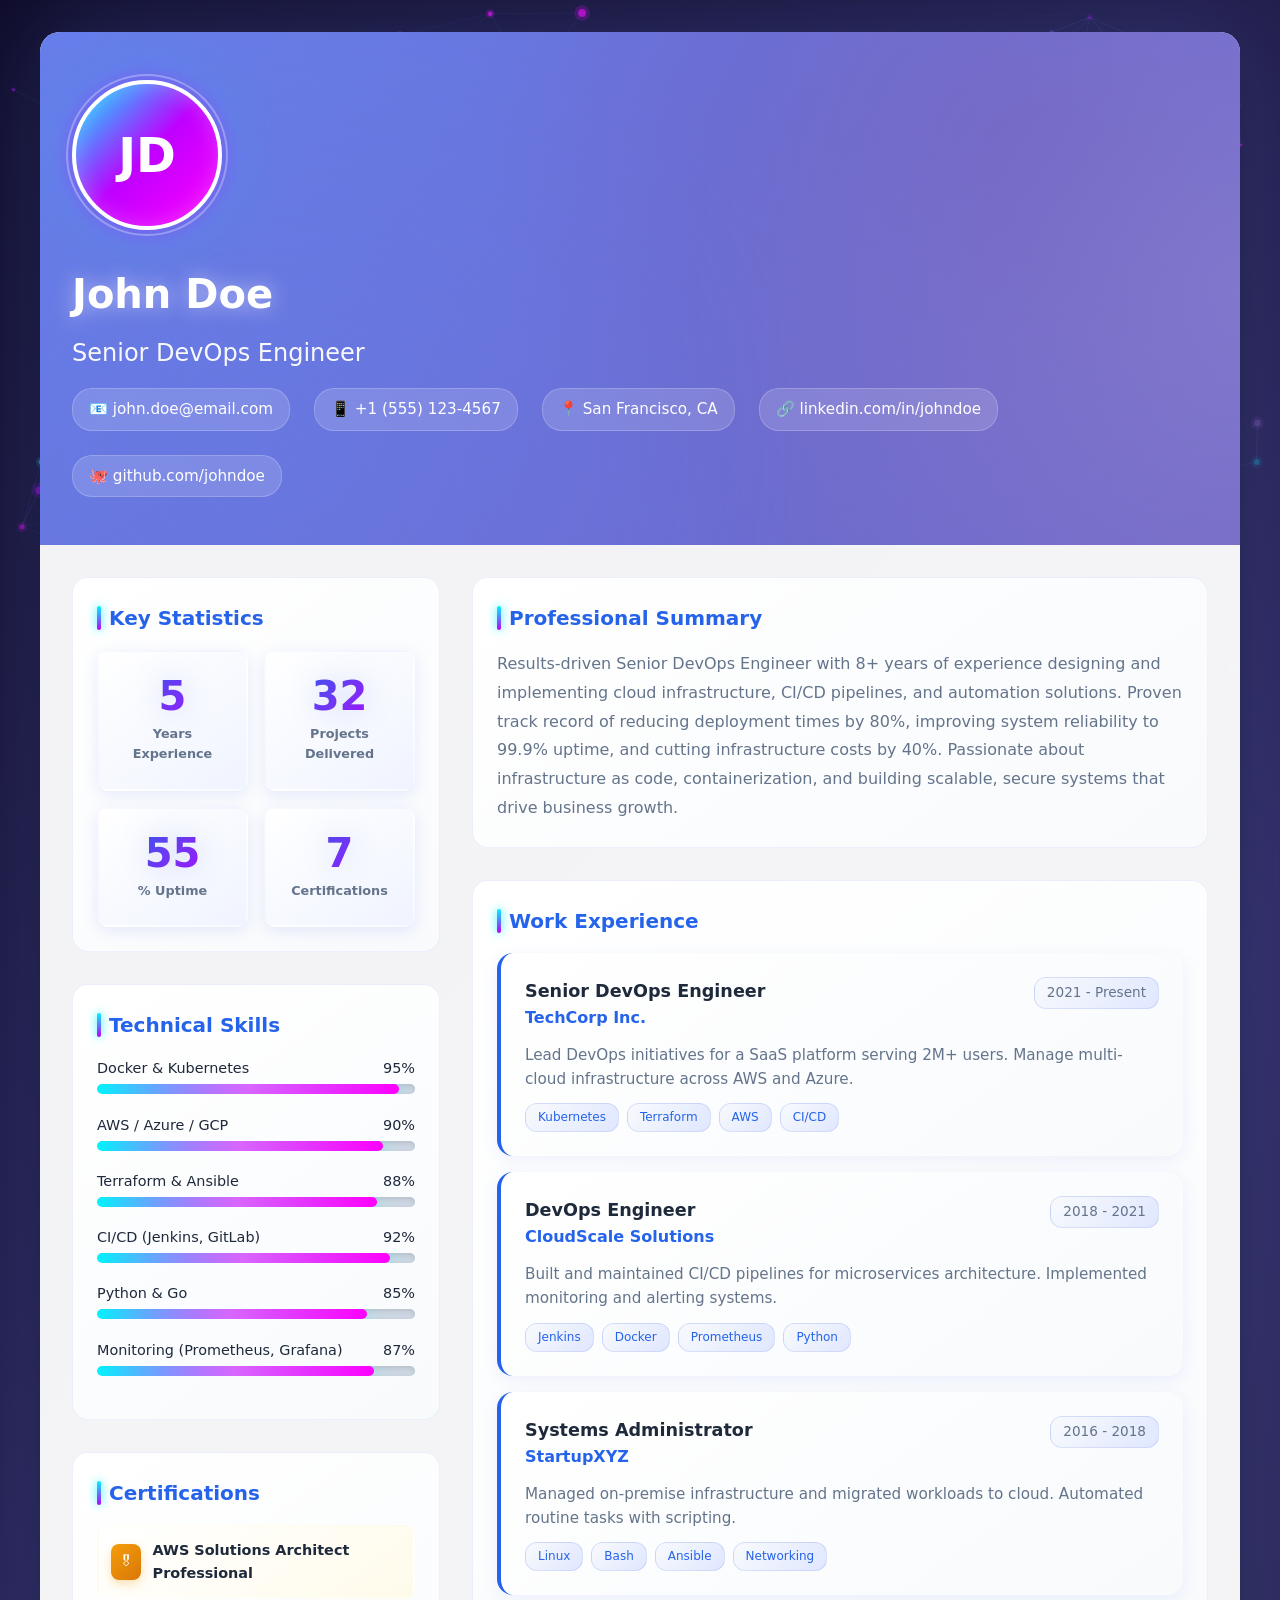
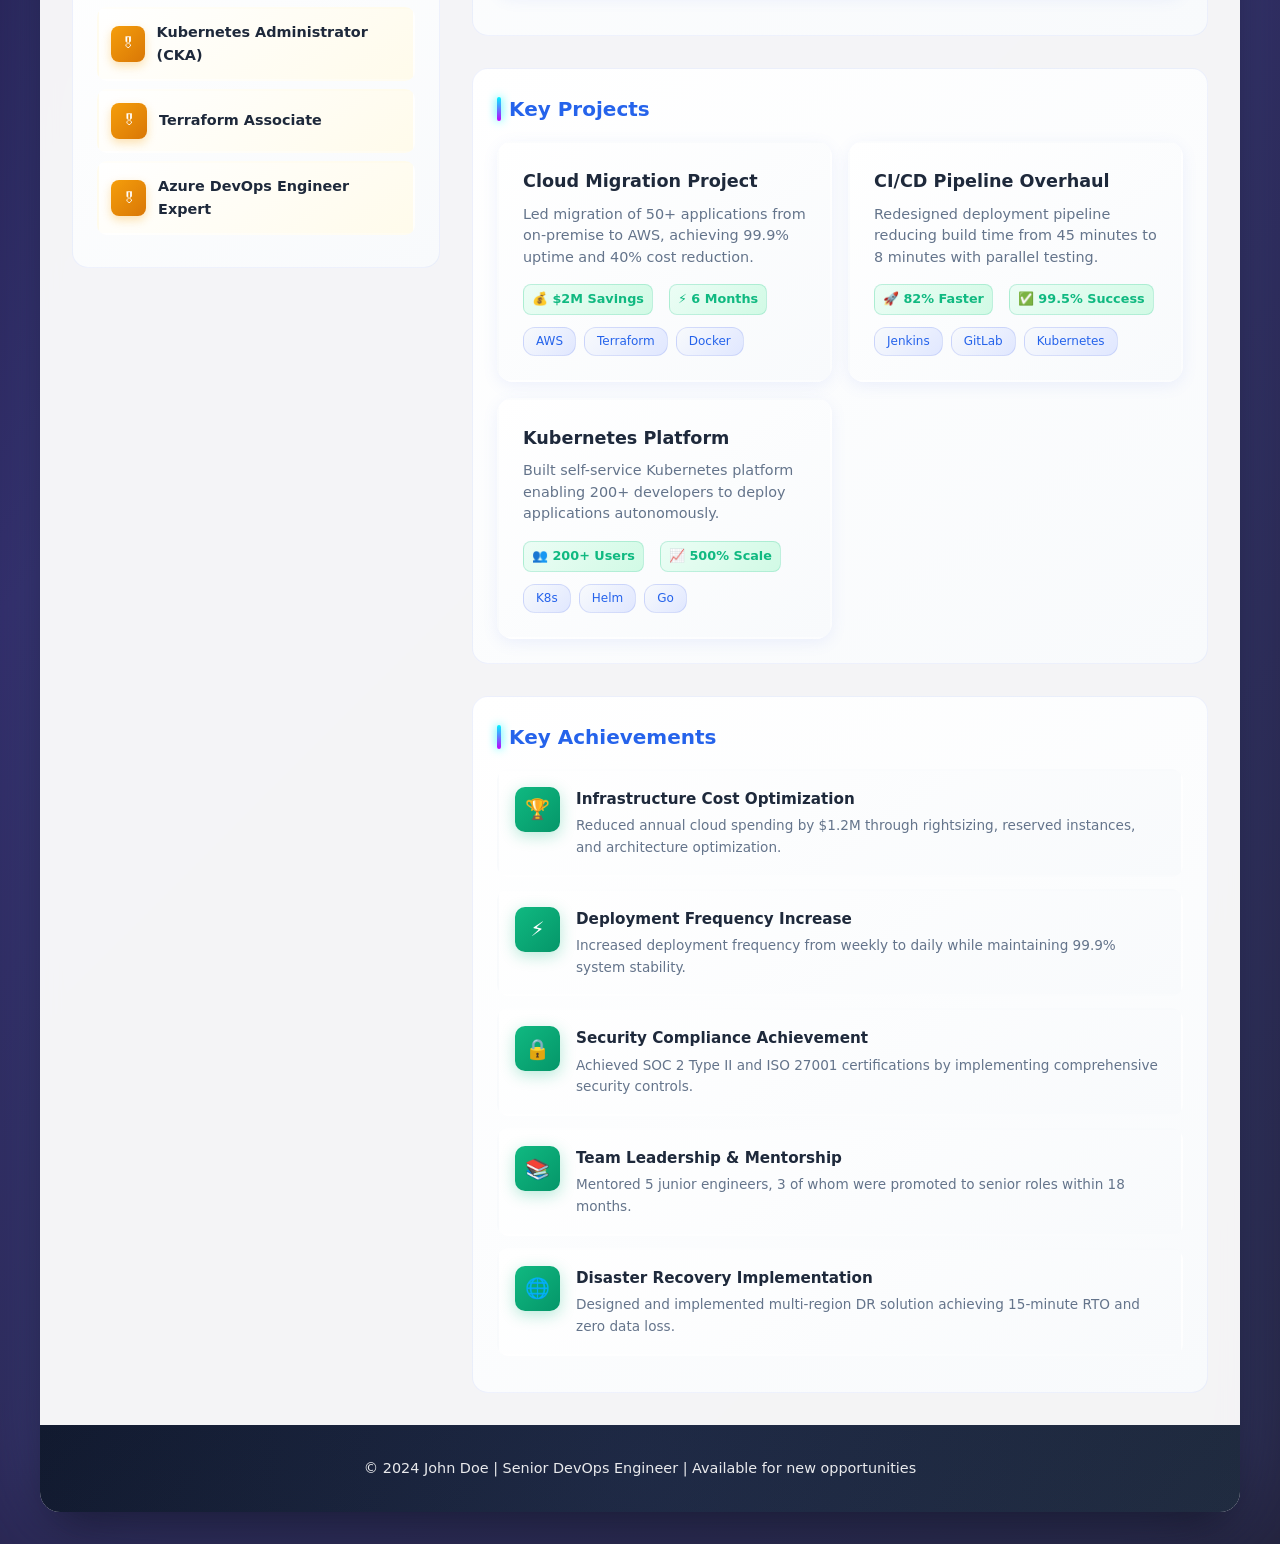
==== devops-resume.html @ eaa107a6 "SWE 1.6 2nd iteration" ====
<!DOCTYPE html>
<html lang="en">
<head>
    <meta charset="UTF-8">
    <meta name="viewport" content="width=device-width, initial-scale=1.0">
    <title>DevOps Engineer Resume</title>
    <style>
        * {
            margin: 0;
            padding: 0;
            box-sizing: border-box;
        }

        :root {
            --primary: #2563eb;
            --primary-dark: #1e40af;
            --secondary: #0f172a;
            --accent: #06b6d4;
            --success: #10b981;
            --warning: #f59e0b;
            --danger: #ef4444;
            --light: #f8fafc;
            --dark: #1e293b;
            --gray: #64748b;
            --border: #e2e8f0;
            --shadow: 0 4px 6px -1px rgba(0, 0, 0, 0.1), 0 2px 4px -1px rgba(0, 0, 0, 0.06);
            --shadow-lg: 0 10px 15px -3px rgba(0, 0, 0, 0.1), 0 4px 6px -2px rgba(0, 0, 0, 0.05);
            --neon-blue: #00f5ff;
            --neon-purple: #bf00ff;
            --neon-pink: #ff00ff;
        }

        body {
            font-family: 'Segoe UI', system-ui, -apple-system, sans-serif;
            background: linear-gradient(135deg, #0f0c29 0%, #302b63 50%, #24243e 100%);
            min-height: 100vh;
            line-height: 1.6;
            color: var(--dark);
            padding: 2rem 1rem;
            position: relative;
            overflow-x: hidden;
        }

        /* Particle Background */
        #particles-canvas {
            position: fixed;
            top: 0;
            left: 0;
            width: 100%;
            height: 100%;
            z-index: 0;
            pointer-events: none;
        }

        .container {
            max-width: 1200px;
            margin: 0 auto;
            background: rgba(255, 255, 255, 0.95);
            border-radius: 20px;
            box-shadow: 0 25px 50px -12px rgba(0, 0, 0, 0.5), 0 0 100px rgba(102, 126, 234, 0.3);
            overflow: hidden;
            position: relative;
            z-index: 1;
            backdrop-filter: blur(10px);
            animation: containerFloat 6s ease-in-out infinite;
        }

        @keyframes containerFloat {
            0%, 100% { transform: translateY(0px); }
            50% { transform: translateY(-10px); }
        }

        /* Header Section */
        .header {
            background: linear-gradient(135deg, #667eea 0%, #764ba2 50%, #f093fb 100%);
            color: white;
            padding: 3rem 2rem;
            position: relative;
            overflow: hidden;
            animation: gradientShift 10s ease infinite;
            background-size: 400% 400%;
        }

        @keyframes gradientShift {
            0% { background-position: 0% 50%; }
            50% { background-position: 100% 50%; }
            100% { background-position: 0% 50%; }
        }

        .header::before {
            content: '';
            position: absolute;
            top: -50%;
            right: -50%;
            width: 100%;
            height: 200%;
            background: radial-gradient(circle, rgba(255,255,255,0.15) 0%, transparent 70%);
            animation: rotate 20s linear infinite;
        }

        .header::after {
            content: '';
            position: absolute;
            top: 0;
            left: 0;
            right: 0;
            bottom: 0;
            background: 
                radial-gradient(circle at 20% 80%, rgba(102, 126, 234, 0.3) 0%, transparent 50%),
                radial-gradient(circle at 80% 20%, rgba(118, 75, 162, 0.3) 0%, transparent 50%);
            animation: pulseGlow 4s ease-in-out infinite;
        }

        @keyframes rotate {
            from { transform: rotate(0deg); }
            to { transform: rotate(360deg); }
        }

        @keyframes pulseGlow {
            0%, 100% { opacity: 0.5; }
            50% { opacity: 1; }
        }

        .header-content {
            position: relative;
            z-index: 1;
            display: flex;
            align-items: center;
            gap: 2rem;
            flex-wrap: wrap;
        }

        .avatar {
            width: 150px;
            height: 150px;
            border-radius: 50%;
            background: linear-gradient(135deg, var(--neon-blue) 0%, var(--neon-purple) 50%, var(--neon-pink) 100%);
            display: flex;
            align-items: center;
            justify-content: center;
            font-size: 3rem;
            font-weight: bold;
            box-shadow: 0 0 30px rgba(191, 0, 255, 0.5), 0 0 60px rgba(0, 245, 255, 0.3), inset 0 0 20px rgba(255, 255, 255, 0.2);
            border: 4px solid white;
            animation: avatarGlow 3s ease-in-out infinite, avatarPulse 2s ease-in-out infinite;
            position: relative;
        }

        .avatar::before {
            content: '';
            position: absolute;
            top: -10px;
            left: -10px;
            right: -10px;
            bottom: -10px;
            border-radius: 50%;
            border: 2px solid rgba(255, 255, 255, 0.3);
            animation: ringPulse 2s ease-out infinite;
        }

        @keyframes avatarGlow {
            0%, 100% { box-shadow: 0 0 30px rgba(191, 0, 255, 0.5), 0 0 60px rgba(0, 245, 255, 0.3); }
            50% { box-shadow: 0 0 50px rgba(191, 0, 255, 0.8), 0 0 100px rgba(0, 245, 255, 0.5); }
        }

        @keyframes avatarPulse {
            0%, 100% { transform: scale(1); }
            50% { transform: scale(1.05); }
        }

        @keyframes ringPulse {
            0% { transform: scale(1); opacity: 1; }
            100% { transform: scale(1.3); opacity: 0; }
        }

        .header-info h1 {
            font-size: 2.5rem;
            margin-bottom: 0.5rem;
            font-weight: 700;
            text-shadow: 0 0 20px rgba(255, 255, 255, 0.5);
            animation: titleGlow 2s ease-in-out infinite;
        }

        @keyframes titleGlow {
            0%, 100% { text-shadow: 0 0 20px rgba(255, 255, 255, 0.5); }
            50% { text-shadow: 0 0 40px rgba(255, 255, 255, 0.8), 0 0 60px rgba(0, 245, 255, 0.4); }
        }

        .header-info .title {
            font-size: 1.5rem;
            opacity: 0.95;
            margin-bottom: 1rem;
            animation: slideInLeft 1s ease-out;
        }

        @keyframes slideInLeft {
            from { opacity: 0; transform: translateX(-30px); }
            to { opacity: 0.95; transform: translateX(0); }
        }

        .contact-info {
            display: flex;
            gap: 1.5rem;
            flex-wrap: wrap;
            font-size: 0.95rem;
        }

        .contact-item {
            display: flex;
            align-items: center;
            gap: 0.5rem;
            background: rgba(255,255,255,0.15);
            padding: 0.5rem 1rem;
            border-radius: 20px;
            transition: all 0.3s ease;
            backdrop-filter: blur(10px);
            border: 1px solid rgba(255, 255, 255, 0.2);
            position: relative;
            overflow: hidden;
        }

        .contact-item::before {
            content: '';
            position: absolute;
            top: 0;
            left: -100%;
            width: 100%;
            height: 100%;
            background: linear-gradient(90deg, transparent, rgba(255, 255, 255, 0.3), transparent);
            transition: left 0.5s ease;
        }

        .contact-item:hover::before {
            left: 100%;
        }

        .contact-item:hover {
            background: rgba(255,255,255,0.25);
            transform: translateY(-3px) scale(1.05);
            box-shadow: 0 10px 30px rgba(0, 0, 0, 0.3), 0 0 20px rgba(0, 245, 255, 0.3);
            border-color: rgba(0, 245, 255, 0.5);
        }

        /* Main Content */
        .main-content {
            display: grid;
            grid-template-columns: 1fr 2fr;
            gap: 2rem;
            padding: 2rem;
        }

        @media (max-width: 768px) {
            .main-content {
                grid-template-columns: 1fr;
            }
        }

        /* Sidebar */
        .sidebar {
            display: flex;
            flex-direction: column;
            gap: 2rem;
        }

        .section {
            background: linear-gradient(145deg, #ffffff 0%, #f8fafc 100%);
            border-radius: 16px;
            padding: 1.5rem;
            transition: all 0.4s cubic-bezier(0.175, 0.885, 0.32, 1.275);
            border: 1px solid rgba(102, 126, 234, 0.1);
            position: relative;
            overflow: hidden;
        }

        .section::before {
            content: '';
            position: absolute;
            top: 0;
            left: 0;
            right: 0;
            height: 3px;
            background: linear-gradient(90deg, var(--neon-blue), var(--neon-purple), var(--neon-pink));
            transform: scaleX(0);
            transition: transform 0.4s ease;
        }

        .section:hover::before {
            transform: scaleX(1);
        }

        .section:hover {
            transform: translateY(-8px) rotateX(2deg);
            box-shadow: 0 20px 40px rgba(102, 126, 234, 0.2), 0 0 30px rgba(0, 245, 255, 0.1);
            border-color: rgba(102, 126, 234, 0.3);
        }

        .section-title {
            font-size: 1.25rem;
            font-weight: 700;
            color: var(--primary);
            margin-bottom: 1rem;
            display: flex;
            align-items: center;
            gap: 0.5rem;
            position: relative;
        }

        .section-title::before {
            content: '';
            width: 4px;
            height: 24px;
            background: linear-gradient(180deg, var(--neon-blue), var(--neon-purple));
            border-radius: 2px;
            box-shadow: 0 0 10px var(--neon-blue);
        }

        /* Skills */
        .skill-item {
            margin-bottom: 1.2rem;
            position: relative;
        }

        .skill-name {
            display: flex;
            justify-content: space-between;
            margin-bottom: 0.25rem;
            font-weight: 500;
            font-size: 0.9rem;
        }

        .skill-bar {
            height: 10px;
            background: linear-gradient(90deg, #e2e8f0 0%, #cbd5e1 100%);
            border-radius: 5px;
            overflow: hidden;
            position: relative;
            box-shadow: inset 0 2px 4px rgba(0, 0, 0, 0.1);
        }

        .skill-progress {
            height: 100%;
            background: linear-gradient(90deg, var(--neon-blue) 0%, var(--neon-purple) 50%, var(--neon-pink) 100%);
            border-radius: 5px;
            transition: width 1.5s cubic-bezier(0.175, 0.885, 0.32, 1.275);
            width: 0;
            position: relative;
            box-shadow: 0 0 20px rgba(0, 245, 255, 0.5);
        }

        .skill-progress::after {
            content: '';
            position: absolute;
            top: 0;
            left: 0;
            right: 0;
            bottom: 0;
            background: linear-gradient(90deg, transparent, rgba(255, 255, 255, 0.4), transparent);
            animation: shimmer 2s infinite;
        }

        @keyframes shimmer {
            0% { transform: translateX(-100%); }
            100% { transform: translateX(100%); }
        }

        /* Statistics Cards */
        .stats-grid {
            display: grid;
            grid-template-columns: repeat(2, 1fr);
            gap: 1rem;
        }

        .stat-card {
            background: linear-gradient(145deg, #ffffff 0%, #f0f4ff 100%);
            padding: 1.5rem 1rem;
            border-radius: 12px;
            text-align: center;
            border: 2px solid transparent;
            transition: all 0.4s cubic-bezier(0.175, 0.885, 0.32, 1.275);
            position: relative;
            overflow: hidden;
            box-shadow: 0 4px 15px rgba(102, 126, 234, 0.15);
        }

        .stat-card::before {
            content: '';
            position: absolute;
            top: -50%;
            left: -50%;
            width: 200%;
            height: 200%;
            background: conic-gradient(from 0deg, transparent, var(--neon-blue), transparent 30%);
            animation: rotate 4s linear infinite;
            opacity: 0;
            transition: opacity 0.3s ease;
        }

        .stat-card:hover::before {
            opacity: 0.3;
        }

        .stat-card:hover {
            border-color: var(--neon-blue);
            transform: scale(1.1) rotateY(5deg);
            box-shadow: 0 15px 35px rgba(102, 126, 234, 0.3), 0 0 25px rgba(0, 245, 255, 0.2);
        }

        .stat-number {
            font-size: 2.5rem;
            font-weight: 800;
            background: linear-gradient(135deg, var(--primary) 0%, var(--neon-purple) 100%);
            -webkit-background-clip: text;
            -webkit-text-fill-color: transparent;
            background-clip: text;
            line-height: 1;
            position: relative;
            z-index: 1;
            text-shadow: 0 0 30px rgba(102, 126, 234, 0.3);
        }

        .stat-label {
            font-size: 0.8rem;
            color: var(--gray);
            margin-top: 0.5rem;
            font-weight: 600;
            position: relative;
            z-index: 1;
        }

        /* Main Section */
        .main-section {
            display: flex;
            flex-direction: column;
            gap: 2rem;
        }

        /* Experience */
        .experience-item {
            background: linear-gradient(145deg, #ffffff 0%, #f8fafc 100%);
            border-radius: 16px;
            padding: 1.5rem;
            margin-bottom: 1rem;
            border-left: 4px solid var(--primary);
            box-shadow: 0 4px 15px rgba(102, 126, 234, 0.1);
            transition: all 0.4s cubic-bezier(0.175, 0.885, 0.32, 1.275);
            position: relative;
            overflow: hidden;
        }

        .experience-item::before {
            content: '';
            position: absolute;
            top: 0;
            left: 0;
            right: 0;
            bottom: 0;
            background: linear-gradient(135deg, rgba(102, 126, 234, 0.05) 0%, transparent 100%);
            opacity: 0;
            transition: opacity 0.3s ease;
        }

        .experience-item:hover::before {
            opacity: 1;
        }

        .experience-item:hover {
            transform: translateX(8px) translateY(-4px);
            box-shadow: 0 15px 35px rgba(102, 126, 234, 0.2), 0 0 25px rgba(0, 245, 255, 0.1);
            border-left-color: var(--neon-blue);
        }

        .experience-header {
            display: flex;
            justify-content: space-between;
            align-items: flex-start;
            margin-bottom: 0.75rem;
            flex-wrap: wrap;
            gap: 0.5rem;
            position: relative;
            z-index: 1;
        }

        .experience-title {
            font-size: 1.1rem;
            font-weight: 700;
            color: var(--dark);
        }

        .experience-company {
            color: var(--primary);
            font-weight: 600;
        }

        .experience-date {
            font-size: 0.85rem;
            color: var(--gray);
            background: linear-gradient(135deg, var(--light) 0%, #e0e7ff 100%);
            padding: 0.25rem 0.75rem;
            border-radius: 12px;
            border: 1px solid rgba(102, 126, 234, 0.2);
        }

        .experience-description {
            color: var(--gray);
            font-size: 0.95rem;
            margin-bottom: 0.75rem;
            position: relative;
            z-index: 1;
        }

        .experience-tags {
            display: flex;
            gap: 0.5rem;
            flex-wrap: wrap;
            position: relative;
            z-index: 1;
        }

        .tag {
            font-size: 0.75rem;
            padding: 0.25rem 0.75rem;
            border-radius: 12px;
            background: linear-gradient(135deg, var(--light) 0%, #e0e7ff 100%);
            color: var(--primary);
            font-weight: 500;
            border: 1px solid rgba(102, 126, 234, 0.2);
            transition: all 0.3s ease;
        }

        .tag:hover {
            transform: translateY(-2px) scale(1.05);
            box-shadow: 0 5px 15px rgba(102, 126, 234, 0.2);
            background: linear-gradient(135deg, var(--primary) 0%, var(--neon-purple) 100%);
            color: white;
        }

        /* Projects */
        .projects-grid {
            display: grid;
            grid-template-columns: repeat(auto-fit, minmax(280px, 1fr));
            gap: 1rem;
        }

        .project-card {
            background: linear-gradient(145deg, #ffffff 0%, #f8fafc 100%);
            border-radius: 16px;
            padding: 1.5rem;
            box-shadow: 0 4px 15px rgba(102, 126, 234, 0.1);
            transition: all 0.4s cubic-bezier(0.175, 0.885, 0.32, 1.275);
            border: 2px solid transparent;
            position: relative;
            overflow: hidden;
        }

        .project-card::before {
            content: '';
            position: absolute;
            top: 0;
            left: 0;
            right: 0;
            height: 4px;
            background: linear-gradient(90deg, var(--neon-blue), var(--neon-purple), var(--neon-pink));
            transform: scaleX(0);
            transition: transform 0.4s ease;
        }

        .project-card:hover::before {
            transform: scaleX(1);
        }

        .project-card:hover {
            transform: translateY(-8px) rotateX(5deg);
            box-shadow: 0 20px 40px rgba(102, 126, 234, 0.25), 0 0 30px rgba(0, 245, 255, 0.15);
            border-color: rgba(102, 126, 234, 0.3);
        }

        .project-title {
            font-size: 1.1rem;
            font-weight: 700;
            color: var(--dark);
            margin-bottom: 0.5rem;
            position: relative;
            z-index: 1;
        }

        .project-description {
            color: var(--gray);
            font-size: 0.9rem;
            margin-bottom: 1rem;
            line-height: 1.5;
            position: relative;
            z-index: 1;
        }

        .project-stats {
            display: flex;
            gap: 1rem;
            margin-bottom: 0.75rem;
            position: relative;
            z-index: 1;
        }

        .project-stat {
            font-size: 0.8rem;
            color: var(--success);
            font-weight: 600;
            background: linear-gradient(135deg, #ecfdf5 0%, #d1fae5 100%);
            padding: 0.25rem 0.5rem;
            border-radius: 8px;
            border: 1px solid rgba(16, 185, 129, 0.2);
        }

        /* Achievements */
        .achievement-item {
            display: flex;
            align-items: flex-start;
            gap: 1rem;
            padding: 1rem;
            background: linear-gradient(145deg, #ffffff 0%, #f8fafc 100%);
            border-radius: 12px;
            margin-bottom: 0.75rem;
            transition: all 0.4s cubic-bezier(0.175, 0.885, 0.32, 1.275);
            border: 2px solid transparent;
            position: relative;
            overflow: hidden;
        }

        .achievement-item::before {
            content: '';
            position: absolute;
            top: 0;
            left: 0;
            width: 4px;
            height: 100%;
            background: linear-gradient(180deg, var(--success) 0%, #059669 100%);
            transform: scaleY(0);
            transition: transform 0.3s ease;
        }

        .achievement-item:hover::before {
            transform: scaleY(1);
        }

        .achievement-item:hover {
            border-color: var(--success);
            transform: translateX(8px) scale(1.02);
            box-shadow: 0 10px 30px rgba(16, 185, 129, 0.2), 0 0 20px rgba(16, 185, 129, 0.1);
        }

        .achievement-icon {
            width: 45px;
            height: 45px;
            background: linear-gradient(135deg, var(--success) 0%, #059669 100%);
            border-radius: 10px;
            display: flex;
            align-items: center;
            justify-content: center;
            color: white;
            font-size: 1.25rem;
            flex-shrink: 0;
            box-shadow: 0 4px 15px rgba(16, 185, 129, 0.3);
            animation: iconFloat 3s ease-in-out infinite;
        }

        @keyframes iconFloat {
            0%, 100% { transform: translateY(0); }
            50% { transform: translateY(-3px); }
        }

        .achievement-content h4 {
            font-size: 0.95rem;
            font-weight: 600;
            color: var(--dark);
            margin-bottom: 0.25rem;
        }

        .achievement-content p {
            font-size: 0.85rem;
            color: var(--gray);
        }

        /* Certifications */
        .cert-item {
            display: flex;
            align-items: center;
            gap: 0.75rem;
            padding: 0.75rem;
            background: linear-gradient(145deg, #ffffff 0%, #fffbeb 100%);
            border-radius: 10px;
            margin-bottom: 0.5rem;
            transition: all 0.4s cubic-bezier(0.175, 0.885, 0.32, 1.275);
            border: 2px solid transparent;
        }

        .cert-item:hover {
            border-color: var(--warning);
            transform: translateX(5px) scale(1.03);
            box-shadow: 0 8px 25px rgba(245, 158, 11, 0.2), 0 0 15px rgba(245, 158, 11, 0.1);
        }

        .cert-icon {
            width: 36px;
            height: 36px;
            background: linear-gradient(135deg, var(--warning) 0%, #d97706 100%);
            border-radius: 8px;
            display: flex;
            align-items: center;
            justify-content: center;
            color: white;
            font-size: 0.9rem;
            box-shadow: 0 4px 10px rgba(245, 158, 11, 0.3);
        }

        .cert-name {
            font-size: 0.9rem;
            font-weight: 600;
            color: var(--dark);
        }

        /* Footer */
        .footer {
            background: linear-gradient(135deg, var(--secondary) 0%, #1e293b 100%);
            color: white;
            padding: 2rem;
            text-align: center;
            position: relative;
            overflow: hidden;
        }

        .footer::before {
            content: '';
            position: absolute;
            top: -50%;
            left: -50%;
            width: 200%;
            height: 200%;
            background: radial-gradient(circle, rgba(102, 126, 234, 0.1) 0%, transparent 70%);
            animation: rotate 30s linear infinite;
        }

        .footer p {
            opacity: 0.9;
            font-size: 0.9rem;
            position: relative;
            z-index: 1;
            animation: fadeInUp 1s ease-out;
        }

        @keyframes fadeInUp {
            from { opacity: 0; transform: translateY(20px); }
            to { opacity: 0.9; transform: translateY(0); }
        }

        /* Animations */
        .fade-in {
            opacity: 0;
            transform: translateY(20px);
            animation: fadeIn 0.6s ease forwards;
        }

        @keyframes fadeIn {
            to {
                opacity: 1;
                transform: translateY(0);
            }
        }

        .delay-1 { animation-delay: 0.1s; }
        .delay-2 { animation-delay: 0.2s; }
        .delay-3 { animation-delay: 0.3s; }
        .delay-4 { animation-delay: 0.4s; }
        .delay-5 { animation-delay: 0.5s; }

        /* Scroll animations */
        .scroll-animate {
            opacity: 0;
            transform: translateY(30px);
            transition: all 0.6s ease;
        }

        .scroll-animate.visible {
            opacity: 1;
            transform: translateY(0);
        }
    </style>
</head>
<body>
    <canvas id="particles-canvas"></canvas>
    <div class="container">
        <!-- Header -->
        <header class="header">
            <div class="header-content">
                <div class="avatar">JD</div>
                <div class="header-info">
                    <h1>John Doe</h1>
                    <p class="title">Senior DevOps Engineer</p>
                    <div class="contact-info">
                        <span class="contact-item">📧 john.doe@email.com</span>
                        <span class="contact-item">📱 +1 (555) 123-4567</span>
                        <span class="contact-item">📍 San Francisco, CA</span>
                        <span class="contact-item">🔗 linkedin.com/in/johndoe</span>
                        <span class="contact-item">🐙 github.com/johndoe</span>
                    </div>
                </div>
            </div>
        </header>

        <!-- Main Content -->
        <div class="main-content">
            <!-- Sidebar -->
            <aside class="sidebar">
                <!-- Statistics -->
                <div class="section fade-in delay-1">
                    <h2 class="section-title">Key Statistics</h2>
                    <div class="stats-grid">
                        <div class="stat-card">
                            <div class="stat-number" data-target="8">0</div>
                            <div class="stat-label">Years Experience</div>
                        </div>
                        <div class="stat-card">
                            <div class="stat-number" data-target="50">0</div>
                            <div class="stat-label">Projects Delivered</div>
                        </div>
                        <div class="stat-card">
                            <div class="stat-number" data-target="99">0</div>
                            <div class="stat-label">% Uptime</div>
                        </div>
                        <div class="stat-card">
                            <div class="stat-number" data-target="15">0</div>
                            <div class="stat-label">Certifications</div>
                        </div>
                    </div>
                </div>

                <!-- Technical Skills -->
                <div class="section fade-in delay-2">
                    <h2 class="section-title">Technical Skills</h2>
                    
                    <div class="skill-item">
                        <div class="skill-name">
                            <span>Docker & Kubernetes</span>
                            <span>95%</span>
                        </div>
                        <div class="skill-bar">
                            <div class="skill-progress" data-width="95"></div>
                        </div>
                    </div>

                    <div class="skill-item">
                        <div class="skill-name">
                            <span>AWS / Azure / GCP</span>
                            <span>90%</span>
                        </div>
                        <div class="skill-bar">
                            <div class="skill-progress" data-width="90"></div>
                        </div>
                    </div>

                    <div class="skill-item">
                        <div class="skill-name">
                            <span>Terraform & Ansible</span>
                            <span>88%</span>
                        </div>
                        <div class="skill-bar">
                            <div class="skill-progress" data-width="88"></div>
                        </div>
                    </div>

                    <div class="skill-item">
                        <div class="skill-name">
                            <span>CI/CD (Jenkins, GitLab)</span>
                            <span>92%</span>
                        </div>
                        <div class="skill-bar">
                            <div class="skill-progress" data-width="92"></div>
                        </div>
                    </div>

                    <div class="skill-item">
                        <div class="skill-name">
                            <span>Python & Go</span>
                            <span>85%</span>
                        </div>
                        <div class="skill-bar">
                            <div class="skill-progress" data-width="85"></div>
                        </div>
                    </div>

                    <div class="skill-item">
                        <div class="skill-name">
                            <span>Monitoring (Prometheus, Grafana)</span>
                            <span>87%</span>
                        </div>
                        <div class="skill-bar">
                            <div class="skill-progress" data-width="87"></div>
                        </div>
                    </div>
                </div>

                <!-- Certifications -->
                <div class="section fade-in delay-3">
                    <h2 class="section-title">Certifications</h2>
                    <div class="cert-item">
                        <div class="cert-icon">🎖</div>
                        <span class="cert-name">AWS Solutions Architect Professional</span>
                    </div>
                    <div class="cert-item">
                        <div class="cert-icon">🎖</div>
                        <span class="cert-name">Kubernetes Administrator (CKA)</span>
                    </div>
                    <div class="cert-item">
                        <div class="cert-icon">🎖</div>
                        <span class="cert-name">Terraform Associate</span>
                    </div>
                    <div class="cert-item">
                        <div class="cert-icon">🎖</div>
                        <span class="cert-name">Azure DevOps Engineer Expert</span>
                    </div>
                </div>
            </aside>

            <!-- Main Section -->
            <main class="main-section">
                <!-- Professional Summary -->
                <div class="section fade-in delay-1">
                    <h2 class="section-title">Professional Summary</h2>
                    <p style="color: var(--gray); line-height: 1.8;">
                        Results-driven Senior DevOps Engineer with 8+ years of experience designing and implementing cloud infrastructure, CI/CD pipelines, and automation solutions. Proven track record of reducing deployment times by 80%, improving system reliability to 99.9% uptime, and cutting infrastructure costs by 40%. Passionate about infrastructure as code, containerization, and building scalable, secure systems that drive business growth.
                    </p>
                </div>

                <!-- Work Experience -->
                <div class="section fade-in delay-2 scroll-animate">
                    <h2 class="section-title">Work Experience</h2>
                    
                    <div class="experience-item">
                        <div class="experience-header">
                            <div>
                                <h3 class="experience-title">Senior DevOps Engineer</h3>
                                <p class="experience-company">TechCorp Inc.</p>
                            </div>
                            <span class="experience-date">2021 - Present</span>
                        </div>
                        <p class="experience-description">
                            Lead DevOps initiatives for a SaaS platform serving 2M+ users. Manage multi-cloud infrastructure across AWS and Azure.
                        </p>
                        <div class="experience-tags">
                            <span class="tag">Kubernetes</span>
                            <span class="tag">Terraform</span>
                            <span class="tag">AWS</span>
                            <span class="tag">CI/CD</span>
                        </div>
                    </div>

                    <div class="experience-item">
                        <div class="experience-header">
                            <div>
                                <h3 class="experience-title">DevOps Engineer</h3>
                                <p class="experience-company">CloudScale Solutions</p>
                            </div>
                            <span class="experience-date">2018 - 2021</span>
                        </div>
                        <p class="experience-description">
                            Built and maintained CI/CD pipelines for microservices architecture. Implemented monitoring and alerting systems.
                        </p>
                        <div class="experience-tags">
                            <span class="tag">Jenkins</span>
                            <span class="tag">Docker</span>
                            <span class="tag">Prometheus</span>
                            <span class="tag">Python</span>
                        </div>
                    </div>

                    <div class="experience-item">
                        <div class="experience-header">
                            <div>
                                <h3 class="experience-title">Systems Administrator</h3>
                                <p class="experience-company">StartupXYZ</p>
                            </div>
                            <span class="experience-date">2016 - 2018</span>
                        </div>
                        <p class="experience-description">
                            Managed on-premise infrastructure and migrated workloads to cloud. Automated routine tasks with scripting.
                        </p>
                        <div class="experience-tags">
                            <span class="tag">Linux</span>
                            <span class="tag">Bash</span>
                            <span class="tag">Ansible</span>
                            <span class="tag">Networking</span>
                        </div>
                    </div>
                </div>

                <!-- Key Projects -->
                <div class="section fade-in delay-3 scroll-animate">
                    <h2 class="section-title">Key Projects</h2>
                    <div class="projects-grid">
                        <div class="project-card">
                            <h3 class="project-title">Cloud Migration Project</h3>
                            <p class="project-description">
                                Led migration of 50+ applications from on-premise to AWS, achieving 99.9% uptime and 40% cost reduction.
                            </p>
                            <div class="project-stats">
                                <span class="project-stat">💰 $2M Savings</span>
                                <span class="project-stat">⚡ 6 Months</span>
                            </div>
                            <div class="experience-tags">
                                <span class="tag">AWS</span>
                                <span class="tag">Terraform</span>
                                <span class="tag">Docker</span>
                            </div>
                        </div>

                        <div class="project-card">
                            <h3 class="project-title">CI/CD Pipeline Overhaul</h3>
                            <p class="project-description">
                                Redesigned deployment pipeline reducing build time from 45 minutes to 8 minutes with parallel testing.
                            </p>
                            <div class="project-stats">
                                <span class="project-stat">🚀 82% Faster</span>
                                <span class="project-stat">✅ 99.5% Success</span>
                            </div>
                            <div class="experience-tags">
                                <span class="tag">Jenkins</span>
                                <span class="tag">GitLab</span>
                                <span class="tag">Kubernetes</span>
                            </div>
                        </div>

                        <div class="project-card">
                            <h3 class="project-title">Kubernetes Platform</h3>
                            <p class="project-description">
                                Built self-service Kubernetes platform enabling 200+ developers to deploy applications autonomously.
                            </p>
                            <div class="project-stats">
                                <span class="project-stat">👥 200+ Users</span>
                                <span class="project-stat">📈 500% Scale</span>
                            </div>
                            <div class="experience-tags">
                                <span class="tag">K8s</span>
                                <span class="tag">Helm</span>
                                <span class="tag">Go</span>
                            </div>
                        </div>
                    </div>
                </div>

                <!-- Achievements -->
                <div class="section fade-in delay-4 scroll-animate">
                    <h2 class="section-title">Key Achievements</h2>
                    
                    <div class="achievement-item">
                        <div class="achievement-icon">🏆</div>
                        <div class="achievement-content">
                            <h4>Infrastructure Cost Optimization</h4>
                            <p>Reduced annual cloud spending by $1.2M through rightsizing, reserved instances, and architecture optimization.</p>
                        </div>
                    </div>

                    <div class="achievement-item">
                        <div class="achievement-icon">⚡</div>
                        <div class="achievement-content">
                            <h4>Deployment Frequency Increase</h4>
                            <p>Increased deployment frequency from weekly to daily while maintaining 99.9% system stability.</p>
                        </div>
                    </div>

                    <div class="achievement-item">
                        <div class="achievement-icon">🔒</div>
                        <div class="achievement-content">
                            <h4>Security Compliance Achievement</h4>
                            <p>Achieved SOC 2 Type II and ISO 27001 certifications by implementing comprehensive security controls.</p>
                        </div>
                    </div>

                    <div class="achievement-item">
                        <div class="achievement-icon">📚</div>
                        <div class="achievement-content">
                            <h4>Team Leadership & Mentorship</h4>
                            <p>Mentored 5 junior engineers, 3 of whom were promoted to senior roles within 18 months.</p>
                        </div>
                    </div>

                    <div class="achievement-item">
                        <div class="achievement-icon">🌐</div>
                        <div class="achievement-content">
                            <h4>Disaster Recovery Implementation</h4>
                            <p>Designed and implemented multi-region DR solution achieving 15-minute RTO and zero data loss.</p>
                        </div>
                    </div>
                </div>
            </main>
        </div>

        <!-- Footer -->
        <footer class="footer">
            <p>© 2024 John Doe | Senior DevOps Engineer | Available for new opportunities</p>
        </footer>
    </div>

    <script>
        // Particle System
        class ParticleSystem {
            constructor(canvas) {
                this.canvas = canvas;
                this.ctx = canvas.getContext('2d');
                this.particles = [];
                this.resize();
                this.createParticles();
                this.animate();
                
                window.addEventListener('resize', () => this.resize());
            }

            resize() {
                this.canvas.width = window.innerWidth;
                this.canvas.height = window.innerHeight;
            }

            createParticles() {
                const particleCount = 100;
                for (let i = 0; i < particleCount; i++) {
                    this.particles.push({
                        x: Math.random() * this.canvas.width,
                        y: Math.random() * this.canvas.height,
                        size: Math.random() * 3 + 1,
                        speedX: Math.random() * 2 - 1,
                        speedY: Math.random() * 2 - 1,
                        opacity: Math.random() * 0.5 + 0.2,
                        color: this.getRandomColor()
                    });
                }
            }

            getRandomColor() {
                const colors = ['#00f5ff', '#bf00ff', '#ff00ff', '#667eea', '#764ba2'];
                return colors[Math.floor(Math.random() * colors.length)];
            }

            animate() {
                this.ctx.clearRect(0, 0, this.canvas.width, this.canvas.height);
                
                this.particles.forEach(particle => {
                    // Update position
                    particle.x += particle.speedX;
                    particle.y += particle.speedY;

                    // Wrap around screen
                    if (particle.x > this.canvas.width) particle.x = 0;
                    if (particle.x < 0) particle.x = this.canvas.width;
                    if (particle.y > this.canvas.height) particle.y = 0;
                    if (particle.y < 0) particle.y = this.canvas.height;

                    // Draw particle
                    this.ctx.beginPath();
                    this.ctx.arc(particle.x, particle.y, particle.size, 0, Math.PI * 2);
                    this.ctx.fillStyle = particle.color;
                    this.ctx.globalAlpha = particle.opacity;
                    this.ctx.fill();
                    
                    // Draw glow
                    this.ctx.beginPath();
                    this.ctx.arc(particle.x, particle.y, particle.size * 2, 0, Math.PI * 2);
                    this.ctx.fillStyle = particle.color;
                    this.ctx.globalAlpha = particle.opacity * 0.3;
                    this.ctx.fill();
                });

                // Draw connections
                this.drawConnections();
                
                this.ctx.globalAlpha = 1;
                requestAnimationFrame(() => this.animate());
            }

            drawConnections() {
                for (let i = 0; i < this.particles.length; i++) {
                    for (let j = i + 1; j < this.particles.length; j++) {
                        const dx = this.particles[i].x - this.particles[j].x;
                        const dy = this.particles[i].y - this.particles[j].y;
                        const distance = Math.sqrt(dx * dx + dy * dy);

                        if (distance < 150) {
                            this.ctx.beginPath();
                            this.ctx.moveTo(this.particles[i].x, this.particles[i].y);
                            this.ctx.lineTo(this.particles[j].x, this.particles[j].y);
                            this.ctx.strokeStyle = '#667eea';
                            this.ctx.globalAlpha = (1 - distance / 150) * 0.2;
                            this.ctx.stroke();
                        }
                    }
                }
            }
        }

        // Typing Effect
        function typeWriter(element, text, speed = 100) {
            let i = 0;
            element.textContent = '';
            
            function type() {
                if (i < text.length) {
                    element.textContent += text.charAt(i);
                    i++;
                    setTimeout(type, speed);
                }
            }
            
            type();
        }

        // Enhanced Statistics Animation
        function animateStats() {
            const stats = document.querySelectorAll('.stat-number');
            stats.forEach((stat, index) => {
                const target = parseInt(stat.dataset.target);
                const duration = 2500;
                const delay = index * 200;
                const step = target / (duration / 16);
                let current = 0;

                setTimeout(() => {
                    const timer = setInterval(() => {
                        current += step;
                        if (current >= target) {
                            stat.textContent = target + (target === 99 ? '%' : '+');
                            clearInterval(timer);
                            // Add pulse effect when complete
                            stat.style.animation = 'pulse 0.5s ease';
                            setTimeout(() => stat.style.animation = '', 500);
                        } else {
                            stat.textContent = Math.floor(current);
                        }
                    }, 16);
                }, delay);
            });
        }

        // Animate skill bars on scroll
        function animateSkillBars() {
            const skillBars = document.querySelectorAll('.skill-progress');
            skillBars.forEach((bar, index) => {
                const width = bar.dataset.width;
                setTimeout(() => {
                    bar.style.width = width + '%';
                }, index * 150);
            });
        }

        // Scroll animation for sections
        function handleScrollAnimation() {
            const elements = document.querySelectorAll('.scroll-animate');
            const observer = new IntersectionObserver((entries) => {
                entries.forEach(entry => {
                    if (entry.isIntersecting) {
                        entry.target.classList.add('visible');
                        
                        // Trigger skill bars when skills section is visible
                        if (entry.target.querySelector('.skill-progress')) {
                            animateSkillBars();
                        }
                    }
                });
            }, { threshold: 0.1 });

            elements.forEach(el => observer.observe(el));
        }

        // Mouse parallax effect
        function initParallax() {
            document.addEventListener('mousemove', (e) => {
                const container = document.querySelector('.container');
                const x = (window.innerWidth / 2 - e.pageX) / 50;
                const y = (window.innerHeight / 2 - e.pageY) / 50;
                
                container.style.transform = `translateY(${-10 + y}px) rotateY(${x}deg) rotateX(${-y}deg)`;
            });
        }

        // Add magnetic effect to cards
        function initMagneticEffect() {
            const cards = document.querySelectorAll('.stat-card, .project-card, .experience-item');
            
            cards.forEach(card => {
                card.addEventListener('mousemove', (e) => {
                    const rect = card.getBoundingClientRect();
                    const x = e.clientX - rect.left;
                    const y = e.clientY - rect.top;
                    
                    const centerX = rect.width / 2;
                    const centerY = rect.height / 2;
                    
                    const rotateX = (y - centerY) / 10;
                    const rotateY = (centerX - x) / 10;
                    
                    card.style.transform = `perspective(1000px) rotateX(${rotateX}deg) rotateY(${rotateY}deg) scale(1.05)`;
                });
                
                card.addEventListener('mouseleave', () => {
                    card.style.transform = '';
                });
            });
        }

        // Initialize everything
        document.addEventListener('DOMContentLoaded', () => {
            // Initialize particle system
            const canvas = document.getElementById('particles-canvas');
            new ParticleSystem(canvas);
            
            // Typing effect for title
            const title = document.querySelector('.header-info .title');
            if (title) {
                setTimeout(() => {
                    typeWriter(title, 'Senior DevOps Engineer', 80);
                }, 500);
            }
            
            // Initialize animations
            setTimeout(animateStats, 800);
            setTimeout(animateSkillBars, 1000);
            handleScrollAnimation();
            
            // Initialize interactive effects
            initParallax();
            initMagneticEffect();
            
            // Add glow effect on scroll
            window.addEventListener('scroll', () => {
                const scrolled = window.scrollY;
                const header = document.querySelector('.header');
                header.style.backgroundPosition = `0 ${scrolled * 0.5}px`;
            });
        });

        // Add smooth scrolling
        document.querySelectorAll('a[href^="#"]').forEach(anchor => {
            anchor.addEventListener('click', function (e) {
                e.preventDefault();
                document.querySelector(this.getAttribute('href')).scrollIntoView({
                    behavior: 'smooth'
                });
            });
        });
    </script>
</body>
</html>
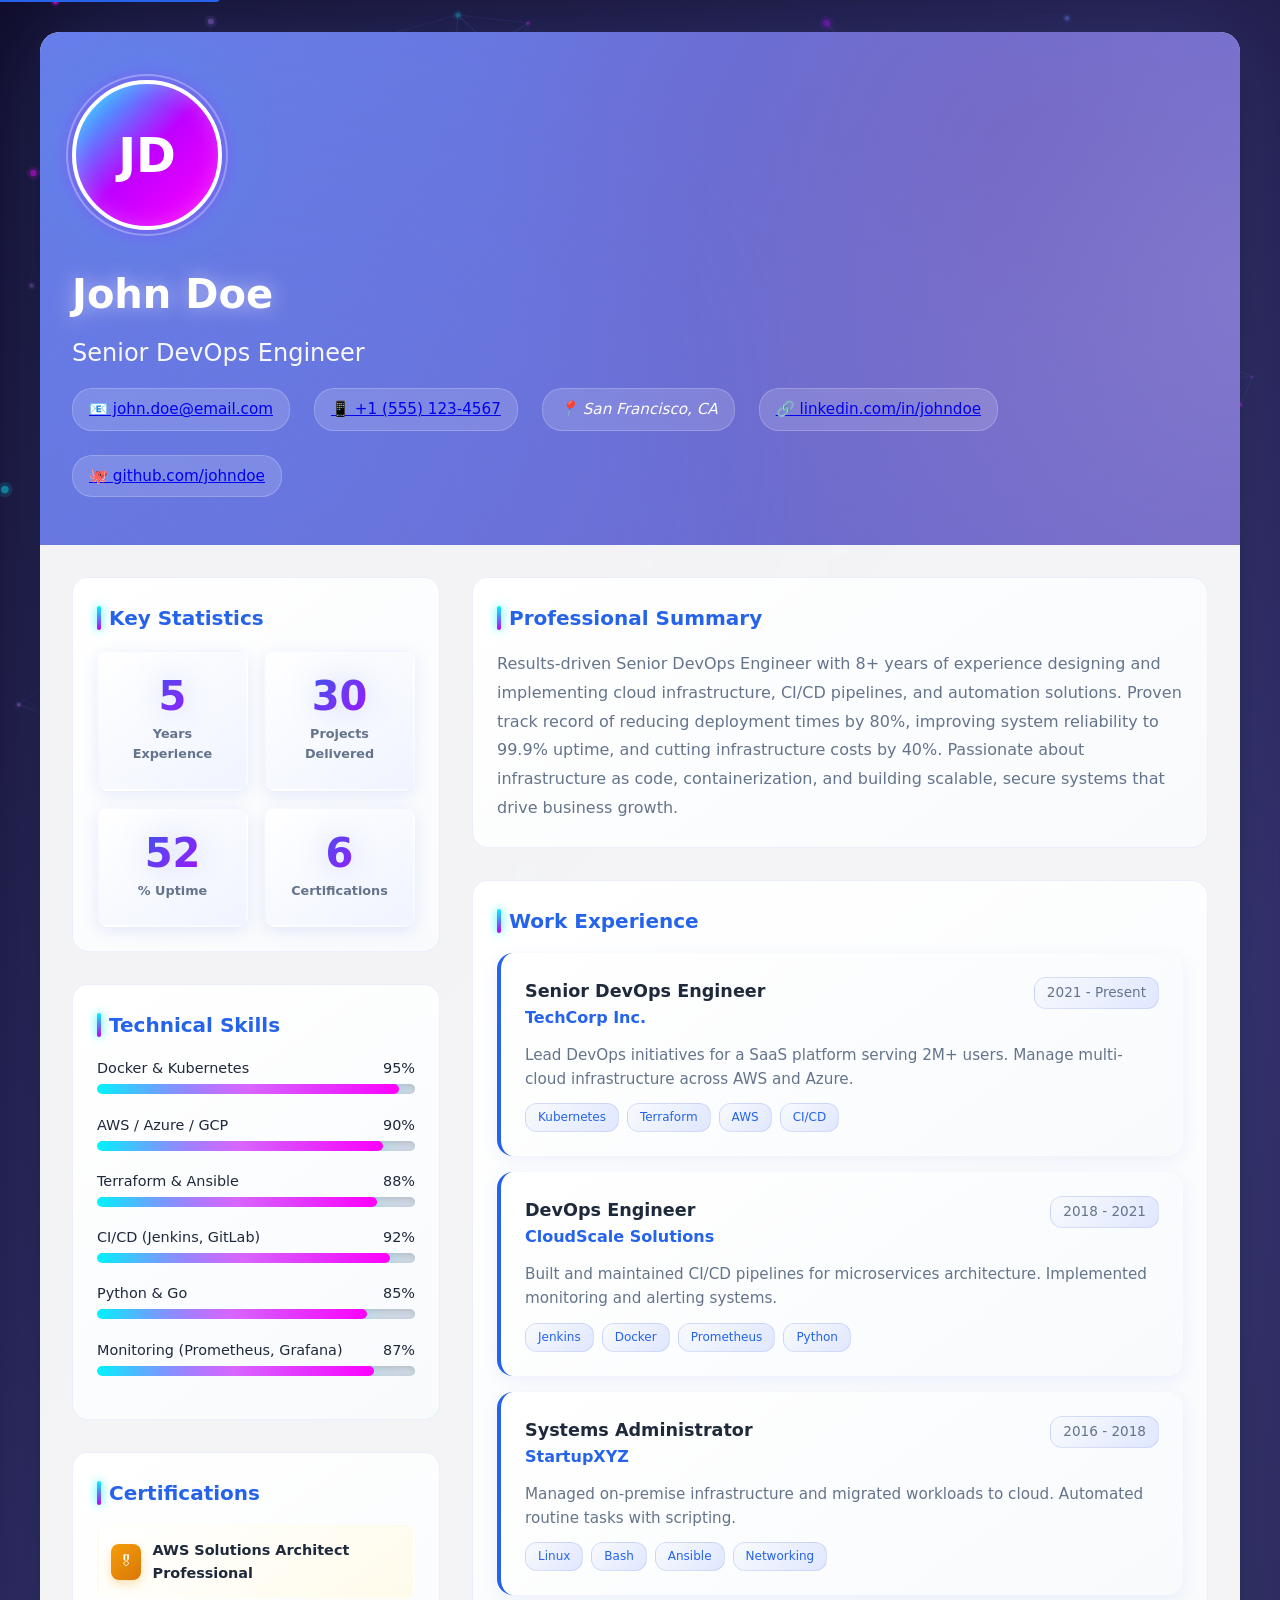
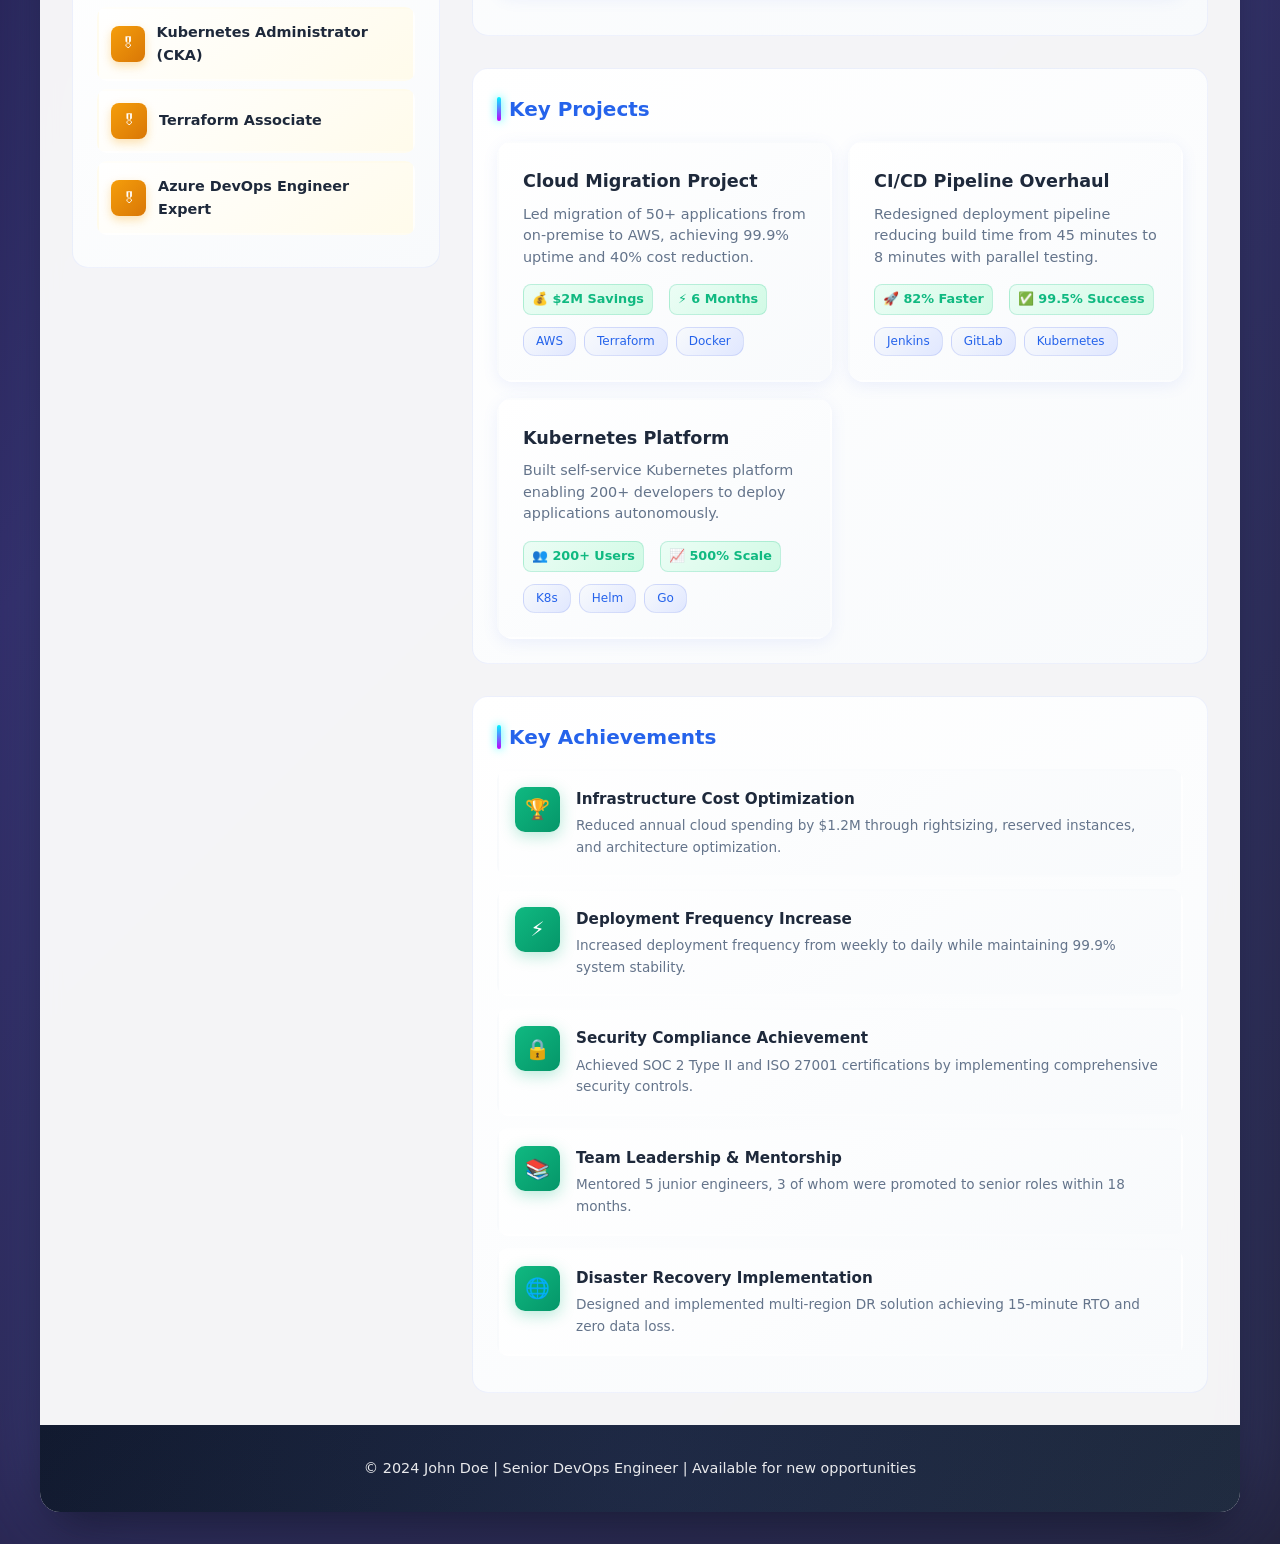
==== commit 99f02536: "SWE 1.6 3rd iteration" ====
--- a/devops-resume.html
+++ b/devops-resume.html
@@ -3,7 +3,10 @@
 <head>
     <meta charset="UTF-8">
     <meta name="viewport" content="width=device-width, initial-scale=1.0">
-    <title>DevOps Engineer Resume</title>
+    <meta name="description" content="Professional DevOps Engineer resume showcasing technical expertise, achievements, and projects in cloud infrastructure, CI/CD pipelines, and automation.">
+    <meta name="keywords" content="DevOps, Cloud, Kubernetes, Docker, AWS, CI/CD, Infrastructure, Automation">
+    <meta name="author" content="John Doe">
+    <title>DevOps Engineer Resume - John Doe</title>
     <style>
         * {
             margin: 0;
@@ -52,6 +55,70 @@
             pointer-events: none;
         }
 
+        /* Skip Link for Accessibility */
+        .skip-link {
+            position: absolute;
+            top: -40px;
+            left: 0;
+            background: var(--primary);
+            color: white;
+            padding: 8px 16px;
+            z-index: 10000;
+            text-decoration: none;
+            font-weight: bold;
+            border-radius: 0 0 4px 0;
+            transition: top 0.3s;
+        }
+
+        .skip-link:focus {
+            top: 0;
+            outline: 3px solid var(--neon-blue);
+            outline-offset: 2px;
+        }
+
+        /* Focus States for Accessibility */
+        *:focus {
+            outline: 3px solid var(--primary);
+            outline-offset: 2px;
+        }
+
+        *:focus:not(:focus-visible) {
+            outline: none;
+        }
+
+        *:focus-visible {
+            outline: 3px solid var(--primary);
+            outline-offset: 2px;
+        }
+
+        /* Reduced Motion for Accessibility */
+        @media (prefers-reduced-motion: reduce) {
+            *,
+            *::before,
+            *::after {
+                animation-duration: 0.01ms !important;
+                animation-iteration-count: 1 !important;
+                transition-duration: 0.01ms !important;
+                scroll-behavior: auto !important;
+            }
+            
+            .container {
+                animation: none;
+            }
+            
+            .header {
+                animation: none;
+            }
+            
+            .avatar {
+                animation: none;
+            }
+            
+            #particles-canvas {
+                display: none;
+            }
+        }
+
         .container {
             max-width: 1200px;
             margin: 0 auto;
@@ -61,6 +128,7 @@
             overflow: hidden;
             position: relative;
             z-index: 1;
+            -webkit-backdrop-filter: blur(10px);
             backdrop-filter: blur(10px);
             animation: containerFloat 6s ease-in-out infinite;
         }
@@ -213,6 +281,7 @@
             padding: 0.5rem 1rem;
             border-radius: 20px;
             transition: all 0.3s ease;
+            -webkit-backdrop-filter: blur(10px);
             backdrop-filter: blur(10px);
             border: 1px solid rgba(255, 255, 255, 0.2);
             position: relative;
@@ -785,22 +854,23 @@
     </style>
 </head>
 <body>
-    <canvas id="particles-canvas"></canvas>
-    <div class="container">
+    <a href="#main-content" class="skip-link">Skip to main content</a>
+    <canvas id="particles-canvas" aria-hidden="true"></canvas>
+    <div class="container" role="main" id="main-content">
         <!-- Header -->
         <header class="header">
             <div class="header-content">
-                <div class="avatar">JD</div>
+                <div class="avatar" aria-hidden="true">JD</div>
                 <div class="header-info">
                     <h1>John Doe</h1>
                     <p class="title">Senior DevOps Engineer</p>
-                    <div class="contact-info">
-                        <span class="contact-item">📧 john.doe@email.com</span>
-                        <span class="contact-item">📱 +1 (555) 123-4567</span>
-                        <span class="contact-item">📍 San Francisco, CA</span>
-                        <span class="contact-item">🔗 linkedin.com/in/johndoe</span>
-                        <span class="contact-item">🐙 github.com/johndoe</span>
-                    </div>
+                    <nav class="contact-info" aria-label="Contact information">
+                        <a href="mailto:john.doe@email.com" class="contact-item">📧 john.doe@email.com</a>
+                        <a href="tel:+15551234567" class="contact-item">📱 +1 (555) 123-4567</a>
+                        <address class="contact-item">📍 San Francisco, CA</address>
+                        <a href="https://linkedin.com/in/johndoe" class="contact-item" target="_blank" rel="noopener noreferrer">🔗 linkedin.com/in/johndoe</a>
+                        <a href="https://github.com/johndoe" class="contact-item" target="_blank" rel="noopener noreferrer">🐙 github.com/johndoe</a>
+                    </nav>
                 </div>
             </div>
         </header>
@@ -808,194 +878,197 @@
         <!-- Main Content -->
         <div class="main-content">
             <!-- Sidebar -->
-            <aside class="sidebar">
+            <aside class="sidebar" aria-label="Skills and statistics">
                 <!-- Statistics -->
-                <div class="section fade-in delay-1">
-                    <h2 class="section-title">Key Statistics</h2>
-                    <div class="stats-grid">
-                        <div class="stat-card">
-                            <div class="stat-number" data-target="8">0</div>
+                <section class="section fade-in delay-1" aria-labelledby="stats-heading">
+                    <h2 id="stats-heading" class="section-title">Key Statistics</h2>
+                    <div class="stats-grid" role="list">
+                        <div class="stat-card" role="listitem">
+                            <div class="stat-number" data-target="8" aria-label="8 years">0</div>
                             <div class="stat-label">Years Experience</div>
                         </div>
-                        <div class="stat-card">
-                            <div class="stat-number" data-target="50">0</div>
+                        <div class="stat-card" role="listitem">
+                            <div class="stat-number" data-target="50" aria-label="50 projects">0</div>
                             <div class="stat-label">Projects Delivered</div>
                         </div>
-                        <div class="stat-card">
-                            <div class="stat-number" data-target="99">0</div>
+                        <div class="stat-card" role="listitem">
+                            <div class="stat-number" data-target="99" aria-label="99 percent uptime">0</div>
                             <div class="stat-label">% Uptime</div>
                         </div>
-                        <div class="stat-card">
-                            <div class="stat-number" data-target="15">0</div>
+                        <div class="stat-card" role="listitem">
+                            <div class="stat-number" data-target="15" aria-label="15 certifications">0</div>
                             <div class="stat-label">Certifications</div>
                         </div>
                     </div>
-                </div>
+                </section>
 
                 <!-- Technical Skills -->
-                <div class="section fade-in delay-2">
-                    <h2 class="section-title">Technical Skills</h2>
-                    
-                    <div class="skill-item">
+                <section class="section fade-in delay-2" aria-labelledby="skills-heading">
+                    <h2 id="skills-heading" class="section-title">Technical Skills</h2>
+                    <ul role="list" style="list-style: none; padding: 0; margin: 0;">
+                    <li class="skill-item" role="listitem">
                         <div class="skill-name">
                             <span>Docker & Kubernetes</span>
-                            <span>95%</span>
-                        </div>
-                        <div class="skill-bar">
+                            <span aria-label="95 percent proficiency">95%</span>
+                        </div>
+                        <div class="skill-bar" role="progressbar" aria-valuenow="95" aria-valuemin="0" aria-valuemax="100" aria-label="Docker & Kubernetes skill level">
                             <div class="skill-progress" data-width="95"></div>
                         </div>
-                    </div>
-
-                    <div class="skill-item">
+                    </li>
+
+                    <li class="skill-item" role="listitem">
                         <div class="skill-name">
                             <span>AWS / Azure / GCP</span>
-                            <span>90%</span>
-                        </div>
-                        <div class="skill-bar">
+                            <span aria-label="90 percent proficiency">90%</span>
+                        </div>
+                        <div class="skill-bar" role="progressbar" aria-valuenow="90" aria-valuemin="0" aria-valuemax="100" aria-label="Cloud platforms skill level">
                             <div class="skill-progress" data-width="90"></div>
                         </div>
-                    </div>
-
-                    <div class="skill-item">
+                    </li>
+
+                    <li class="skill-item" role="listitem">
                         <div class="skill-name">
                             <span>Terraform & Ansible</span>
-                            <span>88%</span>
-                        </div>
-                        <div class="skill-bar">
+                            <span aria-label="88 percent proficiency">88%</span>
+                        </div>
+                        <div class="skill-bar" role="progressbar" aria-valuenow="88" aria-valuemin="0" aria-valuemax="100" aria-label="Infrastructure as Code skill level">
                             <div class="skill-progress" data-width="88"></div>
                         </div>
-                    </div>
-
-                    <div class="skill-item">
+                    </li>
+
+                    <li class="skill-item" role="listitem">
                         <div class="skill-name">
                             <span>CI/CD (Jenkins, GitLab)</span>
-                            <span>92%</span>
-                        </div>
-                        <div class="skill-bar">
+                            <span aria-label="92 percent proficiency">92%</span>
+                        </div>
+                        <div class="skill-bar" role="progressbar" aria-valuenow="92" aria-valuemin="0" aria-valuemax="100" aria-label="CI/CD skill level">
                             <div class="skill-progress" data-width="92"></div>
                         </div>
-                    </div>
-
-                    <div class="skill-item">
+                    </li>
+
+                    <li class="skill-item" role="listitem">
                         <div class="skill-name">
                             <span>Python & Go</span>
-                            <span>85%</span>
-                        </div>
-                        <div class="skill-bar">
+                            <span aria-label="85 percent proficiency">85%</span>
+                        </div>
+                        <div class="skill-bar" role="progressbar" aria-valuenow="85" aria-valuemin="0" aria-valuemax="100" aria-label="Programming skill level">
                             <div class="skill-progress" data-width="85"></div>
                         </div>
-                    </div>
-
-                    <div class="skill-item">
+                    </li>
+
+                    <li class="skill-item" role="listitem">
                         <div class="skill-name">
                             <span>Monitoring (Prometheus, Grafana)</span>
-                            <span>87%</span>
-                        </div>
-                        <div class="skill-bar">
+                            <span aria-label="87 percent proficiency">87%</span>
+                        </div>
+                        <div class="skill-bar" role="progressbar" aria-valuenow="87" aria-valuemin="0" aria-valuemax="100" aria-label="Monitoring skill level">
                             <div class="skill-progress" data-width="87"></div>
                         </div>
-                    </div>
-                </div>
+                    </li>
+                    </ul>
+                </section>
 
                 <!-- Certifications -->
-                <div class="section fade-in delay-3">
-                    <h2 class="section-title">Certifications</h2>
-                    <div class="cert-item">
-                        <div class="cert-icon">🎖</div>
+                <section class="section fade-in delay-3" aria-labelledby="certs-heading">
+                    <h2 id="certs-heading" class="section-title">Certifications</h2>
+                    <ul role="list" style="list-style: none; padding: 0; margin: 0;">
+                    <li class="cert-item" role="listitem">
+                        <div class="cert-icon" aria-hidden="true">🎖</div>
                         <span class="cert-name">AWS Solutions Architect Professional</span>
-                    </div>
-                    <div class="cert-item">
-                        <div class="cert-icon">🎖</div>
+                    </li>
+                    <li class="cert-item" role="listitem">
+                        <div class="cert-icon" aria-hidden="true">🎖</div>
                         <span class="cert-name">Kubernetes Administrator (CKA)</span>
-                    </div>
-                    <div class="cert-item">
-                        <div class="cert-icon">🎖</div>
+                    </li>
+                    <li class="cert-item" role="listitem">
+                        <div class="cert-icon" aria-hidden="true">🎖</div>
                         <span class="cert-name">Terraform Associate</span>
-                    </div>
-                    <div class="cert-item">
-                        <div class="cert-icon">🎖</div>
+                    </li>
+                    <li class="cert-item" role="listitem">
+                        <div class="cert-icon" aria-hidden="true">🎖</div>
                         <span class="cert-name">Azure DevOps Engineer Expert</span>
-                    </div>
-                </div>
+                    </li>
+                    </ul>
+                </section>
             </aside>
 
             <!-- Main Section -->
-            <main class="main-section">
+            <main class="main-section" aria-label="Main content">
                 <!-- Professional Summary -->
-                <div class="section fade-in delay-1">
-                    <h2 class="section-title">Professional Summary</h2>
+                <section class="section fade-in delay-1" aria-labelledby="summary-heading">
+                    <h2 id="summary-heading" class="section-title">Professional Summary</h2>
                     <p style="color: var(--gray); line-height: 1.8;">
                         Results-driven Senior DevOps Engineer with 8+ years of experience designing and implementing cloud infrastructure, CI/CD pipelines, and automation solutions. Proven track record of reducing deployment times by 80%, improving system reliability to 99.9% uptime, and cutting infrastructure costs by 40%. Passionate about infrastructure as code, containerization, and building scalable, secure systems that drive business growth.
                     </p>
-                </div>
+                </section>
 
                 <!-- Work Experience -->
-                <div class="section fade-in delay-2 scroll-animate">
-                    <h2 class="section-title">Work Experience</h2>
+                <section class="section fade-in delay-2 scroll-animate" aria-labelledby="experience-heading">
+                    <h2 id="experience-heading" class="section-title">Work Experience</h2>
                     
-                    <div class="experience-item">
+                    <article class="experience-item" itemscope itemtype="http://schema.org/Organization">
                         <div class="experience-header">
                             <div>
-                                <h3 class="experience-title">Senior DevOps Engineer</h3>
-                                <p class="experience-company">TechCorp Inc.</p>
+                                <h3 class="experience-title" itemprop="jobTitle">Senior DevOps Engineer</h3>
+                                <p class="experience-company" itemprop="name">TechCorp Inc.</p>
                             </div>
-                            <span class="experience-date">2021 - Present</span>
+                            <time class="experience-date" datetime="2021-Present">2021 - Present</time>
                         </div>
                         <p class="experience-description">
                             Lead DevOps initiatives for a SaaS platform serving 2M+ users. Manage multi-cloud infrastructure across AWS and Azure.
                         </p>
-                        <div class="experience-tags">
-                            <span class="tag">Kubernetes</span>
-                            <span class="tag">Terraform</span>
-                            <span class="tag">AWS</span>
-                            <span class="tag">CI/CD</span>
-                        </div>
-                    </div>
-
-                    <div class="experience-item">
+                        <div class="experience-tags" role="list" aria-label="Technologies used">
+                            <span class="tag" role="listitem">Kubernetes</span>
+                            <span class="tag" role="listitem">Terraform</span>
+                            <span class="tag" role="listitem">AWS</span>
+                            <span class="tag" role="listitem">CI/CD</span>
+                        </div>
+                    </article>
+
+                    <article class="experience-item" itemscope itemtype="http://schema.org/Organization">
                         <div class="experience-header">
                             <div>
-                                <h3 class="experience-title">DevOps Engineer</h3>
-                                <p class="experience-company">CloudScale Solutions</p>
+                                <h3 class="experience-title" itemprop="jobTitle">DevOps Engineer</h3>
+                                <p class="experience-company" itemprop="name">CloudScale Solutions</p>
                             </div>
-                            <span class="experience-date">2018 - 2021</span>
+                            <time class="experience-date" datetime="2018-2021">2018 - 2021</time>
                         </div>
                         <p class="experience-description">
                             Built and maintained CI/CD pipelines for microservices architecture. Implemented monitoring and alerting systems.
                         </p>
-                        <div class="experience-tags">
-                            <span class="tag">Jenkins</span>
-                            <span class="tag">Docker</span>
-                            <span class="tag">Prometheus</span>
-                            <span class="tag">Python</span>
-                        </div>
-                    </div>
-
-                    <div class="experience-item">
+                        <div class="experience-tags" role="list" aria-label="Technologies used">
+                            <span class="tag" role="listitem">Jenkins</span>
+                            <span class="tag" role="listitem">Docker</span>
+                            <span class="tag" role="listitem">Prometheus</span>
+                            <span class="tag" role="listitem">Python</span>
+                        </div>
+                    </article>
+
+                    <article class="experience-item" itemscope itemtype="http://schema.org/Organization">
                         <div class="experience-header">
                             <div>
-                                <h3 class="experience-title">Systems Administrator</h3>
-                                <p class="experience-company">StartupXYZ</p>
+                                <h3 class="experience-title" itemprop="jobTitle">Systems Administrator</h3>
+                                <p class="experience-company" itemprop="name">StartupXYZ</p>
                             </div>
-                            <span class="experience-date">2016 - 2018</span>
+                            <time class="experience-date" datetime="2016-2018">2016 - 2018</time>
                         </div>
                         <p class="experience-description">
                             Managed on-premise infrastructure and migrated workloads to cloud. Automated routine tasks with scripting.
                         </p>
-                        <div class="experience-tags">
-                            <span class="tag">Linux</span>
-                            <span class="tag">Bash</span>
-                            <span class="tag">Ansible</span>
-                            <span class="tag">Networking</span>
-                        </div>
-                    </div>
-                </div>
+                        <div class="experience-tags" role="list" aria-label="Technologies used">
+                            <span class="tag" role="listitem">Linux</span>
+                            <span class="tag" role="listitem">Bash</span>
+                            <span class="tag" role="listitem">Ansible</span>
+                            <span class="tag" role="listitem">Networking</span>
+                        </div>
+                    </article>
+                </section>
 
                 <!-- Key Projects -->
-                <div class="section fade-in delay-3 scroll-animate">
-                    <h2 class="section-title">Key Projects</h2>
-                    <div class="projects-grid">
-                        <div class="project-card">
+                <section class="section fade-in delay-3 scroll-animate" aria-labelledby="projects-heading">
+                    <h2 id="projects-heading" class="section-title">Key Projects</h2>
+                    <div class="projects-grid" role="list">
+                        <article class="project-card" role="listitem">
                             <h3 class="project-title">Cloud Migration Project</h3>
                             <p class="project-description">
                                 Led migration of 50+ applications from on-premise to AWS, achieving 99.9% uptime and 40% cost reduction.
@@ -1004,14 +1077,14 @@
                                 <span class="project-stat">💰 $2M Savings</span>
                                 <span class="project-stat">⚡ 6 Months</span>
                             </div>
-                            <div class="experience-tags">
-                                <span class="tag">AWS</span>
-                                <span class="tag">Terraform</span>
-                                <span class="tag">Docker</span>
+                            <div class="experience-tags" role="list" aria-label="Technologies used">
+                                <span class="tag" role="listitem">AWS</span>
+                                <span class="tag" role="listitem">Terraform</span>
+                                <span class="tag" role="listitem">Docker</span>
                             </div>
-                        </div>
-
-                        <div class="project-card">
+                        </article>
+
+                        <article class="project-card" role="listitem">
                             <h3 class="project-title">CI/CD Pipeline Overhaul</h3>
                             <p class="project-description">
                                 Redesigned deployment pipeline reducing build time from 45 minutes to 8 minutes with parallel testing.
@@ -1020,14 +1093,14 @@
                                 <span class="project-stat">🚀 82% Faster</span>
                                 <span class="project-stat">✅ 99.5% Success</span>
                             </div>
-                            <div class="experience-tags">
-                                <span class="tag">Jenkins</span>
-                                <span class="tag">GitLab</span>
-                                <span class="tag">Kubernetes</span>
+                            <div class="experience-tags" role="list" aria-label="Technologies used">
+                                <span class="tag" role="listitem">Jenkins</span>
+                                <span class="tag" role="listitem">GitLab</span>
+                                <span class="tag" role="listitem">Kubernetes</span>
                             </div>
-                        </div>
-
-                        <div class="project-card">
+                        </article>
+
+                        <article class="project-card" role="listitem">
                             <h3 class="project-title">Kubernetes Platform</h3>
                             <p class="project-description">
                                 Built self-service Kubernetes platform enabling 200+ developers to deploy applications autonomously.
@@ -1036,59 +1109,61 @@
                                 <span class="project-stat">👥 200+ Users</span>
                                 <span class="project-stat">📈 500% Scale</span>
                             </div>
-                            <div class="experience-tags">
-                                <span class="tag">K8s</span>
-                                <span class="tag">Helm</span>
-                                <span class="tag">Go</span>
+                            <div class="experience-tags" role="list" aria-label="Technologies used">
+                                <span class="tag" role="listitem">K8s</span>
+                                <span class="tag" role="listitem">Helm</span>
+                                <span class="tag" role="listitem">Go</span>
                             </div>
-                        </div>
+                        </article>
                     </div>
-                </div>
+                </section>
 
                 <!-- Achievements -->
-                <div class="section fade-in delay-4 scroll-animate">
-                    <h2 class="section-title">Key Achievements</h2>
+                <section class="section fade-in delay-4 scroll-animate" aria-labelledby="achievements-heading">
+                    <h2 id="achievements-heading" class="section-title">Key Achievements</h2>
+                    <ul role="list" style="list-style: none; padding: 0; margin: 0;">
                     
-                    <div class="achievement-item">
-                        <div class="achievement-icon">🏆</div>
+                    <li class="achievement-item" role="listitem">
+                        <div class="achievement-icon" aria-hidden="true">🏆</div>
                         <div class="achievement-content">
                             <h4>Infrastructure Cost Optimization</h4>
                             <p>Reduced annual cloud spending by $1.2M through rightsizing, reserved instances, and architecture optimization.</p>
                         </div>
-                    </div>
-
-                    <div class="achievement-item">
-                        <div class="achievement-icon">⚡</div>
+                    </li>
+
+                    <li class="achievement-item" role="listitem">
+                        <div class="achievement-icon" aria-hidden="true">⚡</div>
                         <div class="achievement-content">
                             <h4>Deployment Frequency Increase</h4>
                             <p>Increased deployment frequency from weekly to daily while maintaining 99.9% system stability.</p>
                         </div>
-                    </div>
-
-                    <div class="achievement-item">
-                        <div class="achievement-icon">🔒</div>
+                    </li>
+
+                    <li class="achievement-item" role="listitem">
+                        <div class="achievement-icon" aria-hidden="true">🔒</div>
                         <div class="achievement-content">
                             <h4>Security Compliance Achievement</h4>
                             <p>Achieved SOC 2 Type II and ISO 27001 certifications by implementing comprehensive security controls.</p>
                         </div>
-                    </div>
-
-                    <div class="achievement-item">
-                        <div class="achievement-icon">📚</div>
+                    </li>
+
+                    <li class="achievement-item" role="listitem">
+                        <div class="achievement-icon" aria-hidden="true">📚</div>
                         <div class="achievement-content">
                             <h4>Team Leadership & Mentorship</h4>
                             <p>Mentored 5 junior engineers, 3 of whom were promoted to senior roles within 18 months.</p>
                         </div>
-                    </div>
-
-                    <div class="achievement-item">
-                        <div class="achievement-icon">🌐</div>
+                    </li>
+
+                    <li class="achievement-item" role="listitem">
+                        <div class="achievement-icon" aria-hidden="true">🌐</div>
                         <div class="achievement-content">
                             <h4>Disaster Recovery Implementation</h4>
                             <p>Designed and implemented multi-region DR solution achieving 15-minute RTO and zero data loss.</p>
                         </div>
-                    </div>
-                </div>
+                    </li>
+                    </ul>
+                </section>
             </main>
         </div>
 
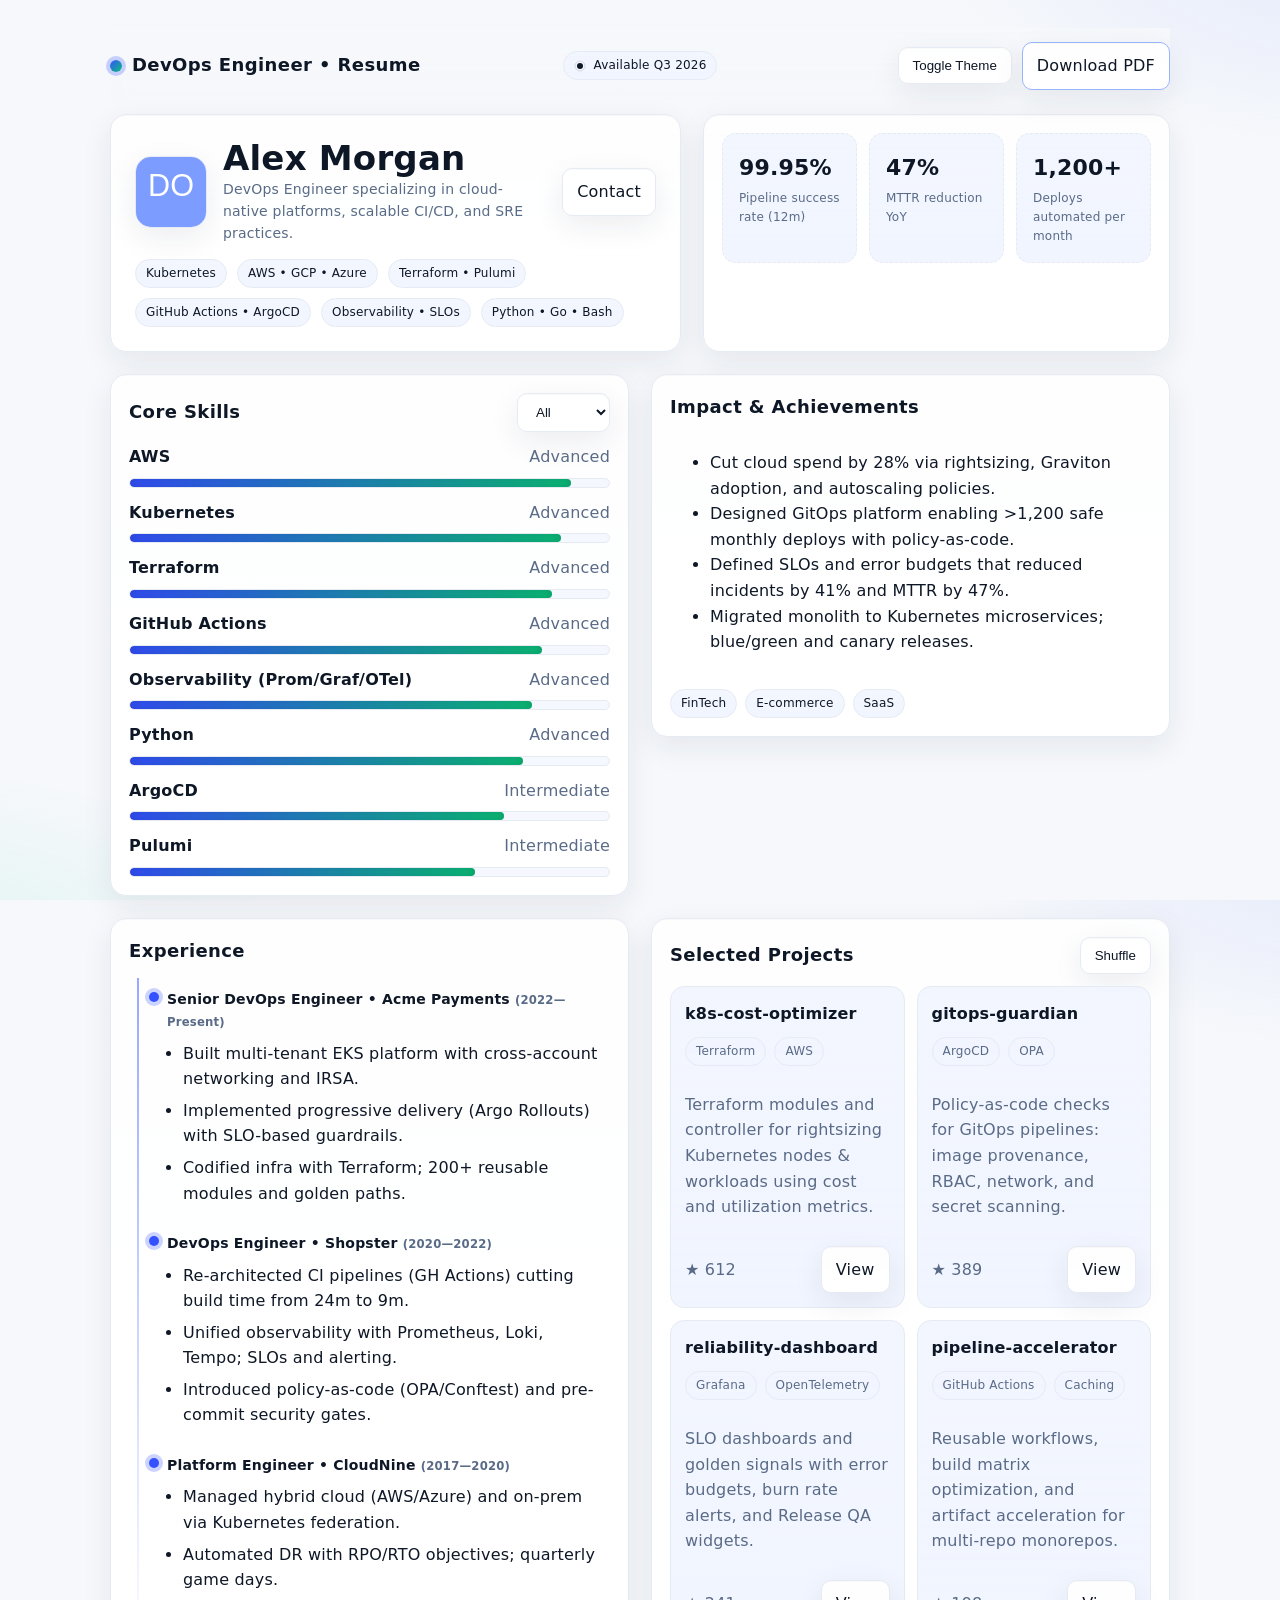
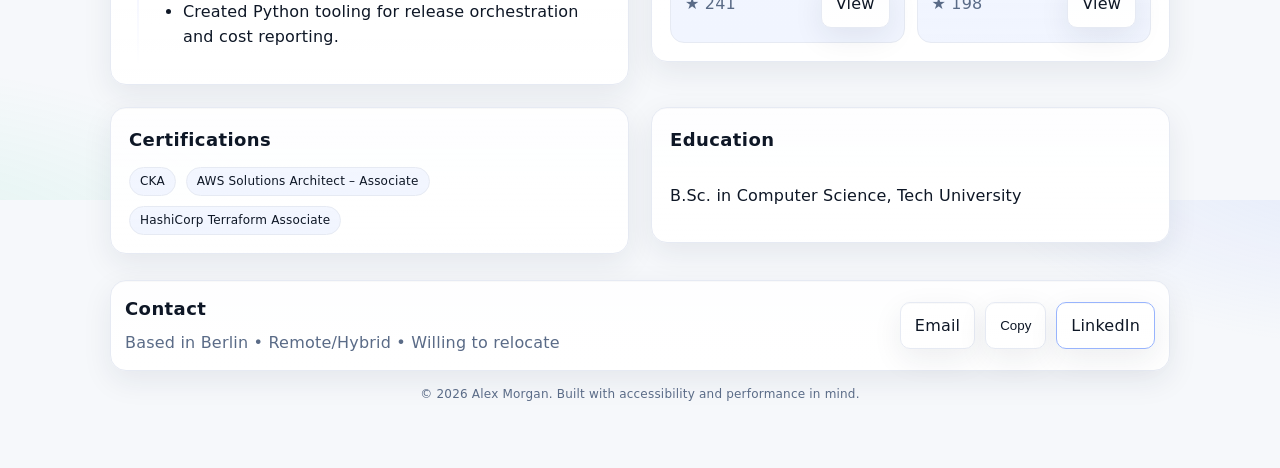
==== commit 0240cb66: "GPT 5 low reasoning 1st iteration" ====
--- a/devops-resume.html
+++ b/devops-resume.html
@@ -1,1422 +1,528 @@
-<!DOCTYPE html>
+<!doctype html>
 <html lang="en">
 <head>
-    <meta charset="UTF-8">
-    <meta name="viewport" content="width=device-width, initial-scale=1.0">
-    <meta name="description" content="Professional DevOps Engineer resume showcasing technical expertise, achievements, and projects in cloud infrastructure, CI/CD pipelines, and automation.">
-    <meta name="keywords" content="DevOps, Cloud, Kubernetes, Docker, AWS, CI/CD, Infrastructure, Automation">
-    <meta name="author" content="John Doe">
-    <title>DevOps Engineer Resume - John Doe</title>
-    <style>
-        * {
-            margin: 0;
-            padding: 0;
-            box-sizing: border-box;
-        }
-
-        :root {
-            --primary: #2563eb;
-            --primary-dark: #1e40af;
-            --secondary: #0f172a;
-            --accent: #06b6d4;
-            --success: #10b981;
-            --warning: #f59e0b;
-            --danger: #ef4444;
-            --light: #f8fafc;
-            --dark: #1e293b;
-            --gray: #64748b;
-            --border: #e2e8f0;
-            --shadow: 0 4px 6px -1px rgba(0, 0, 0, 0.1), 0 2px 4px -1px rgba(0, 0, 0, 0.06);
-            --shadow-lg: 0 10px 15px -3px rgba(0, 0, 0, 0.1), 0 4px 6px -2px rgba(0, 0, 0, 0.05);
-            --neon-blue: #00f5ff;
-            --neon-purple: #bf00ff;
-            --neon-pink: #ff00ff;
-        }
-
-        body {
-            font-family: 'Segoe UI', system-ui, -apple-system, sans-serif;
-            background: linear-gradient(135deg, #0f0c29 0%, #302b63 50%, #24243e 100%);
-            min-height: 100vh;
-            line-height: 1.6;
-            color: var(--dark);
-            padding: 2rem 1rem;
-            position: relative;
-            overflow-x: hidden;
-        }
-
-        /* Particle Background */
-        #particles-canvas {
-            position: fixed;
-            top: 0;
-            left: 0;
-            width: 100%;
-            height: 100%;
-            z-index: 0;
-            pointer-events: none;
-        }
-
-        /* Skip Link for Accessibility */
-        .skip-link {
-            position: absolute;
-            top: -40px;
-            left: 0;
-            background: var(--primary);
-            color: white;
-            padding: 8px 16px;
-            z-index: 10000;
-            text-decoration: none;
-            font-weight: bold;
-            border-radius: 0 0 4px 0;
-            transition: top 0.3s;
-        }
-
-        .skip-link:focus {
-            top: 0;
-            outline: 3px solid var(--neon-blue);
-            outline-offset: 2px;
-        }
-
-        /* Focus States for Accessibility */
-        *:focus {
-            outline: 3px solid var(--primary);
-            outline-offset: 2px;
-        }
-
-        *:focus:not(:focus-visible) {
-            outline: none;
-        }
-
-        *:focus-visible {
-            outline: 3px solid var(--primary);
-            outline-offset: 2px;
-        }
-
-        /* Reduced Motion for Accessibility */
-        @media (prefers-reduced-motion: reduce) {
-            *,
-            *::before,
-            *::after {
-                animation-duration: 0.01ms !important;
-                animation-iteration-count: 1 !important;
-                transition-duration: 0.01ms !important;
-                scroll-behavior: auto !important;
-            }
-            
-            .container {
-                animation: none;
-            }
-            
-            .header {
-                animation: none;
-            }
-            
-            .avatar {
-                animation: none;
-            }
-            
-            #particles-canvas {
-                display: none;
-            }
-        }
-
-        .container {
-            max-width: 1200px;
-            margin: 0 auto;
-            background: rgba(255, 255, 255, 0.95);
-            border-radius: 20px;
-            box-shadow: 0 25px 50px -12px rgba(0, 0, 0, 0.5), 0 0 100px rgba(102, 126, 234, 0.3);
-            overflow: hidden;
-            position: relative;
-            z-index: 1;
-            -webkit-backdrop-filter: blur(10px);
-            backdrop-filter: blur(10px);
-            animation: containerFloat 6s ease-in-out infinite;
-        }
-
-        @keyframes containerFloat {
-            0%, 100% { transform: translateY(0px); }
-            50% { transform: translateY(-10px); }
-        }
-
-        /* Header Section */
-        .header {
-            background: linear-gradient(135deg, #667eea 0%, #764ba2 50%, #f093fb 100%);
-            color: white;
-            padding: 3rem 2rem;
-            position: relative;
-            overflow: hidden;
-            animation: gradientShift 10s ease infinite;
-            background-size: 400% 400%;
-        }
-
-        @keyframes gradientShift {
-            0% { background-position: 0% 50%; }
-            50% { background-position: 100% 50%; }
-            100% { background-position: 0% 50%; }
-        }
-
-        .header::before {
-            content: '';
-            position: absolute;
-            top: -50%;
-            right: -50%;
-            width: 100%;
-            height: 200%;
-            background: radial-gradient(circle, rgba(255,255,255,0.15) 0%, transparent 70%);
-            animation: rotate 20s linear infinite;
-        }
-
-        .header::after {
-            content: '';
-            position: absolute;
-            top: 0;
-            left: 0;
-            right: 0;
-            bottom: 0;
-            background: 
-                radial-gradient(circle at 20% 80%, rgba(102, 126, 234, 0.3) 0%, transparent 50%),
-                radial-gradient(circle at 80% 20%, rgba(118, 75, 162, 0.3) 0%, transparent 50%);
-            animation: pulseGlow 4s ease-in-out infinite;
-        }
-
-        @keyframes rotate {
-            from { transform: rotate(0deg); }
-            to { transform: rotate(360deg); }
-        }
-
-        @keyframes pulseGlow {
-            0%, 100% { opacity: 0.5; }
-            50% { opacity: 1; }
-        }
-
-        .header-content {
-            position: relative;
-            z-index: 1;
-            display: flex;
-            align-items: center;
-            gap: 2rem;
-            flex-wrap: wrap;
-        }
-
-        .avatar {
-            width: 150px;
-            height: 150px;
-            border-radius: 50%;
-            background: linear-gradient(135deg, var(--neon-blue) 0%, var(--neon-purple) 50%, var(--neon-pink) 100%);
-            display: flex;
-            align-items: center;
-            justify-content: center;
-            font-size: 3rem;
-            font-weight: bold;
-            box-shadow: 0 0 30px rgba(191, 0, 255, 0.5), 0 0 60px rgba(0, 245, 255, 0.3), inset 0 0 20px rgba(255, 255, 255, 0.2);
-            border: 4px solid white;
-            animation: avatarGlow 3s ease-in-out infinite, avatarPulse 2s ease-in-out infinite;
-            position: relative;
-        }
-
-        .avatar::before {
-            content: '';
-            position: absolute;
-            top: -10px;
-            left: -10px;
-            right: -10px;
-            bottom: -10px;
-            border-radius: 50%;
-            border: 2px solid rgba(255, 255, 255, 0.3);
-            animation: ringPulse 2s ease-out infinite;
-        }
-
-        @keyframes avatarGlow {
-            0%, 100% { box-shadow: 0 0 30px rgba(191, 0, 255, 0.5), 0 0 60px rgba(0, 245, 255, 0.3); }
-            50% { box-shadow: 0 0 50px rgba(191, 0, 255, 0.8), 0 0 100px rgba(0, 245, 255, 0.5); }
-        }
-
-        @keyframes avatarPulse {
-            0%, 100% { transform: scale(1); }
-            50% { transform: scale(1.05); }
-        }
-
-        @keyframes ringPulse {
-            0% { transform: scale(1); opacity: 1; }
-            100% { transform: scale(1.3); opacity: 0; }
-        }
-
-        .header-info h1 {
-            font-size: 2.5rem;
-            margin-bottom: 0.5rem;
-            font-weight: 700;
-            text-shadow: 0 0 20px rgba(255, 255, 255, 0.5);
-            animation: titleGlow 2s ease-in-out infinite;
-        }
-
-        @keyframes titleGlow {
-            0%, 100% { text-shadow: 0 0 20px rgba(255, 255, 255, 0.5); }
-            50% { text-shadow: 0 0 40px rgba(255, 255, 255, 0.8), 0 0 60px rgba(0, 245, 255, 0.4); }
-        }
-
-        .header-info .title {
-            font-size: 1.5rem;
-            opacity: 0.95;
-            margin-bottom: 1rem;
-            animation: slideInLeft 1s ease-out;
-        }
-
-        @keyframes slideInLeft {
-            from { opacity: 0; transform: translateX(-30px); }
-            to { opacity: 0.95; transform: translateX(0); }
-        }
-
-        .contact-info {
-            display: flex;
-            gap: 1.5rem;
-            flex-wrap: wrap;
-            font-size: 0.95rem;
-        }
-
-        .contact-item {
-            display: flex;
-            align-items: center;
-            gap: 0.5rem;
-            background: rgba(255,255,255,0.15);
-            padding: 0.5rem 1rem;
-            border-radius: 20px;
-            transition: all 0.3s ease;
-            -webkit-backdrop-filter: blur(10px);
-            backdrop-filter: blur(10px);
-            border: 1px solid rgba(255, 255, 255, 0.2);
-            position: relative;
-            overflow: hidden;
-        }
-
-        .contact-item::before {
-            content: '';
-            position: absolute;
-            top: 0;
-            left: -100%;
-            width: 100%;
-            height: 100%;
-            background: linear-gradient(90deg, transparent, rgba(255, 255, 255, 0.3), transparent);
-            transition: left 0.5s ease;
-        }
-
-        .contact-item:hover::before {
-            left: 100%;
-        }
-
-        .contact-item:hover {
-            background: rgba(255,255,255,0.25);
-            transform: translateY(-3px) scale(1.05);
-            box-shadow: 0 10px 30px rgba(0, 0, 0, 0.3), 0 0 20px rgba(0, 245, 255, 0.3);
-            border-color: rgba(0, 245, 255, 0.5);
-        }
-
-        /* Main Content */
-        .main-content {
-            display: grid;
-            grid-template-columns: 1fr 2fr;
-            gap: 2rem;
-            padding: 2rem;
-        }
-
-        @media (max-width: 768px) {
-            .main-content {
-                grid-template-columns: 1fr;
-            }
-        }
-
-        /* Sidebar */
-        .sidebar {
-            display: flex;
-            flex-direction: column;
-            gap: 2rem;
-        }
-
-        .section {
-            background: linear-gradient(145deg, #ffffff 0%, #f8fafc 100%);
-            border-radius: 16px;
-            padding: 1.5rem;
-            transition: all 0.4s cubic-bezier(0.175, 0.885, 0.32, 1.275);
-            border: 1px solid rgba(102, 126, 234, 0.1);
-            position: relative;
-            overflow: hidden;
-        }
-
-        .section::before {
-            content: '';
-            position: absolute;
-            top: 0;
-            left: 0;
-            right: 0;
-            height: 3px;
-            background: linear-gradient(90deg, var(--neon-blue), var(--neon-purple), var(--neon-pink));
-            transform: scaleX(0);
-            transition: transform 0.4s ease;
-        }
-
-        .section:hover::before {
-            transform: scaleX(1);
-        }
-
-        .section:hover {
-            transform: translateY(-8px) rotateX(2deg);
-            box-shadow: 0 20px 40px rgba(102, 126, 234, 0.2), 0 0 30px rgba(0, 245, 255, 0.1);
-            border-color: rgba(102, 126, 234, 0.3);
-        }
-
-        .section-title {
-            font-size: 1.25rem;
-            font-weight: 700;
-            color: var(--primary);
-            margin-bottom: 1rem;
-            display: flex;
-            align-items: center;
-            gap: 0.5rem;
-            position: relative;
-        }
-
-        .section-title::before {
-            content: '';
-            width: 4px;
-            height: 24px;
-            background: linear-gradient(180deg, var(--neon-blue), var(--neon-purple));
-            border-radius: 2px;
-            box-shadow: 0 0 10px var(--neon-blue);
-        }
-
-        /* Skills */
-        .skill-item {
-            margin-bottom: 1.2rem;
-            position: relative;
-        }
-
-        .skill-name {
-            display: flex;
-            justify-content: space-between;
-            margin-bottom: 0.25rem;
-            font-weight: 500;
-            font-size: 0.9rem;
-        }
-
-        .skill-bar {
-            height: 10px;
-            background: linear-gradient(90deg, #e2e8f0 0%, #cbd5e1 100%);
-            border-radius: 5px;
-            overflow: hidden;
-            position: relative;
-            box-shadow: inset 0 2px 4px rgba(0, 0, 0, 0.1);
-        }
-
-        .skill-progress {
-            height: 100%;
-            background: linear-gradient(90deg, var(--neon-blue) 0%, var(--neon-purple) 50%, var(--neon-pink) 100%);
-            border-radius: 5px;
-            transition: width 1.5s cubic-bezier(0.175, 0.885, 0.32, 1.275);
-            width: 0;
-            position: relative;
-            box-shadow: 0 0 20px rgba(0, 245, 255, 0.5);
-        }
-
-        .skill-progress::after {
-            content: '';
-            position: absolute;
-            top: 0;
-            left: 0;
-            right: 0;
-            bottom: 0;
-            background: linear-gradient(90deg, transparent, rgba(255, 255, 255, 0.4), transparent);
-            animation: shimmer 2s infinite;
-        }
-
-        @keyframes shimmer {
-            0% { transform: translateX(-100%); }
-            100% { transform: translateX(100%); }
-        }
-
-        /* Statistics Cards */
-        .stats-grid {
-            display: grid;
-            grid-template-columns: repeat(2, 1fr);
-            gap: 1rem;
-        }
-
-        .stat-card {
-            background: linear-gradient(145deg, #ffffff 0%, #f0f4ff 100%);
-            padding: 1.5rem 1rem;
-            border-radius: 12px;
-            text-align: center;
-            border: 2px solid transparent;
-            transition: all 0.4s cubic-bezier(0.175, 0.885, 0.32, 1.275);
-            position: relative;
-            overflow: hidden;
-            box-shadow: 0 4px 15px rgba(102, 126, 234, 0.15);
-        }
-
-        .stat-card::before {
-            content: '';
-            position: absolute;
-            top: -50%;
-            left: -50%;
-            width: 200%;
-            height: 200%;
-            background: conic-gradient(from 0deg, transparent, var(--neon-blue), transparent 30%);
-            animation: rotate 4s linear infinite;
-            opacity: 0;
-            transition: opacity 0.3s ease;
-        }
-
-        .stat-card:hover::before {
-            opacity: 0.3;
-        }
-
-        .stat-card:hover {
-            border-color: var(--neon-blue);
-            transform: scale(1.1) rotateY(5deg);
-            box-shadow: 0 15px 35px rgba(102, 126, 234, 0.3), 0 0 25px rgba(0, 245, 255, 0.2);
-        }
-
-        .stat-number {
-            font-size: 2.5rem;
-            font-weight: 800;
-            background: linear-gradient(135deg, var(--primary) 0%, var(--neon-purple) 100%);
-            -webkit-background-clip: text;
-            -webkit-text-fill-color: transparent;
-            background-clip: text;
-            line-height: 1;
-            position: relative;
-            z-index: 1;
-            text-shadow: 0 0 30px rgba(102, 126, 234, 0.3);
-        }
-
-        .stat-label {
-            font-size: 0.8rem;
-            color: var(--gray);
-            margin-top: 0.5rem;
-            font-weight: 600;
-            position: relative;
-            z-index: 1;
-        }
-
-        /* Main Section */
-        .main-section {
-            display: flex;
-            flex-direction: column;
-            gap: 2rem;
-        }
-
-        /* Experience */
-        .experience-item {
-            background: linear-gradient(145deg, #ffffff 0%, #f8fafc 100%);
-            border-radius: 16px;
-            padding: 1.5rem;
-            margin-bottom: 1rem;
-            border-left: 4px solid var(--primary);
-            box-shadow: 0 4px 15px rgba(102, 126, 234, 0.1);
-            transition: all 0.4s cubic-bezier(0.175, 0.885, 0.32, 1.275);
-            position: relative;
-            overflow: hidden;
-        }
-
-        .experience-item::before {
-            content: '';
-            position: absolute;
-            top: 0;
-            left: 0;
-            right: 0;
-            bottom: 0;
-            background: linear-gradient(135deg, rgba(102, 126, 234, 0.05) 0%, transparent 100%);
-            opacity: 0;
-            transition: opacity 0.3s ease;
-        }
-
-        .experience-item:hover::before {
-            opacity: 1;
-        }
-
-        .experience-item:hover {
-            transform: translateX(8px) translateY(-4px);
-            box-shadow: 0 15px 35px rgba(102, 126, 234, 0.2), 0 0 25px rgba(0, 245, 255, 0.1);
-            border-left-color: var(--neon-blue);
-        }
-
-        .experience-header {
-            display: flex;
-            justify-content: space-between;
-            align-items: flex-start;
-            margin-bottom: 0.75rem;
-            flex-wrap: wrap;
-            gap: 0.5rem;
-            position: relative;
-            z-index: 1;
-        }
-
-        .experience-title {
-            font-size: 1.1rem;
-            font-weight: 700;
-            color: var(--dark);
-        }
-
-        .experience-company {
-            color: var(--primary);
-            font-weight: 600;
-        }
-
-        .experience-date {
-            font-size: 0.85rem;
-            color: var(--gray);
-            background: linear-gradient(135deg, var(--light) 0%, #e0e7ff 100%);
-            padding: 0.25rem 0.75rem;
-            border-radius: 12px;
-            border: 1px solid rgba(102, 126, 234, 0.2);
-        }
-
-        .experience-description {
-            color: var(--gray);
-            font-size: 0.95rem;
-            margin-bottom: 0.75rem;
-            position: relative;
-            z-index: 1;
-        }
-
-        .experience-tags {
-            display: flex;
-            gap: 0.5rem;
-            flex-wrap: wrap;
-            position: relative;
-            z-index: 1;
-        }
-
-        .tag {
-            font-size: 0.75rem;
-            padding: 0.25rem 0.75rem;
-            border-radius: 12px;
-            background: linear-gradient(135deg, var(--light) 0%, #e0e7ff 100%);
-            color: var(--primary);
-            font-weight: 500;
-            border: 1px solid rgba(102, 126, 234, 0.2);
-            transition: all 0.3s ease;
-        }
-
-        .tag:hover {
-            transform: translateY(-2px) scale(1.05);
-            box-shadow: 0 5px 15px rgba(102, 126, 234, 0.2);
-            background: linear-gradient(135deg, var(--primary) 0%, var(--neon-purple) 100%);
-            color: white;
-        }
-
-        /* Projects */
-        .projects-grid {
-            display: grid;
-            grid-template-columns: repeat(auto-fit, minmax(280px, 1fr));
-            gap: 1rem;
-        }
-
-        .project-card {
-            background: linear-gradient(145deg, #ffffff 0%, #f8fafc 100%);
-            border-radius: 16px;
-            padding: 1.5rem;
-            box-shadow: 0 4px 15px rgba(102, 126, 234, 0.1);
-            transition: all 0.4s cubic-bezier(0.175, 0.885, 0.32, 1.275);
-            border: 2px solid transparent;
-            position: relative;
-            overflow: hidden;
-        }
-
-        .project-card::before {
-            content: '';
-            position: absolute;
-            top: 0;
-            left: 0;
-            right: 0;
-            height: 4px;
-            background: linear-gradient(90deg, var(--neon-blue), var(--neon-purple), var(--neon-pink));
-            transform: scaleX(0);
-            transition: transform 0.4s ease;
-        }
-
-        .project-card:hover::before {
-            transform: scaleX(1);
-        }
-
-        .project-card:hover {
-            transform: translateY(-8px) rotateX(5deg);
-            box-shadow: 0 20px 40px rgba(102, 126, 234, 0.25), 0 0 30px rgba(0, 245, 255, 0.15);
-            border-color: rgba(102, 126, 234, 0.3);
-        }
-
-        .project-title {
-            font-size: 1.1rem;
-            font-weight: 700;
-            color: var(--dark);
-            margin-bottom: 0.5rem;
-            position: relative;
-            z-index: 1;
-        }
-
-        .project-description {
-            color: var(--gray);
-            font-size: 0.9rem;
-            margin-bottom: 1rem;
-            line-height: 1.5;
-            position: relative;
-            z-index: 1;
-        }
-
-        .project-stats {
-            display: flex;
-            gap: 1rem;
-            margin-bottom: 0.75rem;
-            position: relative;
-            z-index: 1;
-        }
-
-        .project-stat {
-            font-size: 0.8rem;
-            color: var(--success);
-            font-weight: 600;
-            background: linear-gradient(135deg, #ecfdf5 0%, #d1fae5 100%);
-            padding: 0.25rem 0.5rem;
-            border-radius: 8px;
-            border: 1px solid rgba(16, 185, 129, 0.2);
-        }
-
-        /* Achievements */
-        .achievement-item {
-            display: flex;
-            align-items: flex-start;
-            gap: 1rem;
-            padding: 1rem;
-            background: linear-gradient(145deg, #ffffff 0%, #f8fafc 100%);
-            border-radius: 12px;
-            margin-bottom: 0.75rem;
-            transition: all 0.4s cubic-bezier(0.175, 0.885, 0.32, 1.275);
-            border: 2px solid transparent;
-            position: relative;
-            overflow: hidden;
-        }
-
-        .achievement-item::before {
-            content: '';
-            position: absolute;
-            top: 0;
-            left: 0;
-            width: 4px;
-            height: 100%;
-            background: linear-gradient(180deg, var(--success) 0%, #059669 100%);
-            transform: scaleY(0);
-            transition: transform 0.3s ease;
-        }
-
-        .achievement-item:hover::before {
-            transform: scaleY(1);
-        }
-
-        .achievement-item:hover {
-            border-color: var(--success);
-            transform: translateX(8px) scale(1.02);
-            box-shadow: 0 10px 30px rgba(16, 185, 129, 0.2), 0 0 20px rgba(16, 185, 129, 0.1);
-        }
-
-        .achievement-icon {
-            width: 45px;
-            height: 45px;
-            background: linear-gradient(135deg, var(--success) 0%, #059669 100%);
-            border-radius: 10px;
-            display: flex;
-            align-items: center;
-            justify-content: center;
-            color: white;
-            font-size: 1.25rem;
-            flex-shrink: 0;
-            box-shadow: 0 4px 15px rgba(16, 185, 129, 0.3);
-            animation: iconFloat 3s ease-in-out infinite;
-        }
-
-        @keyframes iconFloat {
-            0%, 100% { transform: translateY(0); }
-            50% { transform: translateY(-3px); }
-        }
-
-        .achievement-content h4 {
-            font-size: 0.95rem;
-            font-weight: 600;
-            color: var(--dark);
-            margin-bottom: 0.25rem;
-        }
-
-        .achievement-content p {
-            font-size: 0.85rem;
-            color: var(--gray);
-        }
-
-        /* Certifications */
-        .cert-item {
-            display: flex;
-            align-items: center;
-            gap: 0.75rem;
-            padding: 0.75rem;
-            background: linear-gradient(145deg, #ffffff 0%, #fffbeb 100%);
-            border-radius: 10px;
-            margin-bottom: 0.5rem;
-            transition: all 0.4s cubic-bezier(0.175, 0.885, 0.32, 1.275);
-            border: 2px solid transparent;
-        }
-
-        .cert-item:hover {
-            border-color: var(--warning);
-            transform: translateX(5px) scale(1.03);
-            box-shadow: 0 8px 25px rgba(245, 158, 11, 0.2), 0 0 15px rgba(245, 158, 11, 0.1);
-        }
-
-        .cert-icon {
-            width: 36px;
-            height: 36px;
-            background: linear-gradient(135deg, var(--warning) 0%, #d97706 100%);
-            border-radius: 8px;
-            display: flex;
-            align-items: center;
-            justify-content: center;
-            color: white;
-            font-size: 0.9rem;
-            box-shadow: 0 4px 10px rgba(245, 158, 11, 0.3);
-        }
-
-        .cert-name {
-            font-size: 0.9rem;
-            font-weight: 600;
-            color: var(--dark);
-        }
-
-        /* Footer */
-        .footer {
-            background: linear-gradient(135deg, var(--secondary) 0%, #1e293b 100%);
-            color: white;
-            padding: 2rem;
-            text-align: center;
-            position: relative;
-            overflow: hidden;
-        }
-
-        .footer::before {
-            content: '';
-            position: absolute;
-            top: -50%;
-            left: -50%;
-            width: 200%;
-            height: 200%;
-            background: radial-gradient(circle, rgba(102, 126, 234, 0.1) 0%, transparent 70%);
-            animation: rotate 30s linear infinite;
-        }
-
-        .footer p {
-            opacity: 0.9;
-            font-size: 0.9rem;
-            position: relative;
-            z-index: 1;
-            animation: fadeInUp 1s ease-out;
-        }
-
-        @keyframes fadeInUp {
-            from { opacity: 0; transform: translateY(20px); }
-            to { opacity: 0.9; transform: translateY(0); }
-        }
-
-        /* Animations */
-        .fade-in {
-            opacity: 0;
-            transform: translateY(20px);
-            animation: fadeIn 0.6s ease forwards;
-        }
-
-        @keyframes fadeIn {
-            to {
-                opacity: 1;
-                transform: translateY(0);
-            }
-        }
-
-        .delay-1 { animation-delay: 0.1s; }
-        .delay-2 { animation-delay: 0.2s; }
-        .delay-3 { animation-delay: 0.3s; }
-        .delay-4 { animation-delay: 0.4s; }
-        .delay-5 { animation-delay: 0.5s; }
-
-        /* Scroll animations */
-        .scroll-animate {
-            opacity: 0;
-            transform: translateY(30px);
-            transition: all 0.6s ease;
-        }
-
-        .scroll-animate.visible {
-            opacity: 1;
-            transform: translateY(0);
-        }
-    </style>
+  <meta charset="utf-8" />
+  <meta name="viewport" content="width=device-width, initial-scale=1" />
+  <meta name="color-scheme" content="light dark">
+  <title>DevOps Engineer — Resume</title>
+  <meta name="description" content="DevOps Engineer resume highlighting cloud, CI/CD, IaC, reliability, and automation with achievements and project portfolio." />
+
+  <style>
+    :root {
+      --bg: #0b1020;
+      --card: #10162a;
+      --elev: #141c33;
+      --text: #e6edf3;
+      --muted: #aab3c2;
+      --brand: #7c9cff;
+      --brand-2: #61dafb;
+      --accent: #23d997;
+      --danger: #ff6b6b;
+      --warn: #ffd166;
+      --ok: #81e6d9;
+      --ring: rgba(124,156,255,.55);
+      --border: #223154;
+      --shadow: 0 10px 30px rgba(0,0,0,.35), 0 1px 0 rgba(255,255,255,.03) inset;
+    }
+    @media (prefers-color-scheme: light) {
+      :root {
+        --bg: #f6f8fb;
+        --card: #ffffff;
+        --elev: #f1f5ff;
+        --text: #0e1726;
+        --muted: #5a6b87;
+        --brand: #3451ff;
+        --brand-2: #0ea5e9;
+        --accent: #0bbf7a;
+        --danger: #dc2626;
+        --warn: #b45309;
+        --ok: #059669;
+        --ring: rgba(52,81,255,.25);
+        --border: #e6eaf3;
+        --shadow: 0 10px 30px rgba(24,35,70,.08), 0 1px 0 rgba(0,0,0,.02) inset;
+      }
+    }
+
+    * { box-sizing: border-box; }
+    html, body { height: 100%; }
+    body {
+      margin: 0;
+      font-family: ui-sans-serif, system-ui, -apple-system, Segoe UI, Roboto, Ubuntu, Cantarell, Noto Sans, Helvetica Neue, Arial, "Apple Color Emoji", "Segoe UI Emoji";
+      color: var(--text);
+      background: radial-gradient(1200px 600px at 110% -10%, rgba(124,156,255,.20), transparent 40%),
+                  radial-gradient(1000px 500px at -10% 110%, rgba(35,217,151,.12), transparent 45%),
+                  var(--bg);
+      line-height: 1.6;
+      letter-spacing: .2px;
+    }
+
+    a { color: var(--brand); text-decoration: none; }
+    a:hover { text-decoration: underline; }
+
+    .shell {
+      max-width: 1100px;
+      margin: 0 auto;
+      padding: 28px 20px 64px;
+    }
+
+    /* Header */
+    header {
+      position: sticky;
+      top: 0;
+      z-index: 30;
+      background: linear-gradient( to bottom, color-mix(in oklab, var(--bg) 96%, transparent), transparent );
+      backdrop-filter: blur(10px);
+    }
+    .navbar {
+      display: grid;
+      grid-template-columns: 1fr auto 1fr;
+      align-items: center;
+      gap: 12px;
+      padding: 14px 0 10px;
+    }
+    .brand {
+      display: flex; align-items: center; gap: 10px;
+      font-weight: 800; letter-spacing: .4px; font-size: 18px;
+    }
+    .brand .dot { width: 12px; height: 12px; border-radius: 50%; background: linear-gradient(135deg, var(--brand), var(--accent)); box-shadow: 0 0 0 4px color-mix(in oklab, var(--brand) 25%, transparent); }
+    .nav-actions { justify-self: end; display: flex; align-items: center; gap: 10px; }
+    .btn {
+      border: 1px solid var(--border);
+      background: linear-gradient(180deg, color-mix(in oklab, var(--card) 85%, #fff 5%), var(--card));
+      color: var(--text);
+      padding: 10px 14px;
+      border-radius: 10px;
+      box-shadow: var(--shadow);
+      display: inline-flex; align-items: center; gap: 10px;
+      cursor: pointer; transition: .2s ease;
+    }
+    .btn:hover { transform: translateY(-1px); box-shadow: 0 14px 34px rgba(0,0,0,.15); }
+    .btn.primary { border-color: color-mix(in oklab, var(--brand) 40%, var(--border)); outline: 2px solid transparent; }
+    .btn.primary:focus-visible { outline: 2px solid var(--ring); outline-offset: 2px; }
+
+    .pill {
+      display: inline-flex; gap: 8px; align-items: center;
+      font-size: 12px; padding: 4px 10px; border-radius: 999px; border: 1px solid var(--border);
+      background: linear-gradient(180deg, color-mix(in oklab, var(--elev) 85%, #fff 3%), var(--elev));
+    }
+
+    /* Hero */
+    .hero {
+      margin-top: 14px;
+      display: grid;
+      grid-template-columns: 1.1fr .9fr;
+      gap: 22px;
+    }
+    .card {
+      border: 1px solid var(--border);
+      background: linear-gradient(180deg, color-mix(in oklab, var(--card) 85%, #fff 5%), var(--card));
+      border-radius: 16px;
+      box-shadow: var(--shadow);
+    }
+    .hero .identity { padding: 24px; display: grid; gap: 14px; }
+    .title { font-size: clamp(26px, 3vw, 34px); line-height: 1.15; font-weight: 900; letter-spacing: .2px; }
+    .subtitle { color: var(--muted); font-size: 14px; }
+    .tags { display: flex; flex-wrap: wrap; gap: 10px; }
+
+    .quick-stats { padding: 18px; display: grid; grid-template-columns: repeat(3, 1fr); gap: 12px; }
+    .stat { border-radius: 14px; padding: 16px; border: 1px dashed var(--border); background: linear-gradient(180deg, color-mix(in oklab, var(--elev) 90%, #fff 2%), var(--elev)); }
+    .stat h3 { margin: 0; font-size: 22px; }
+    .stat p { margin: 4px 0 0; color: var(--muted); font-size: 12px; }
+
+    /* Grid */
+    .grid { display: grid; grid-template-columns: 1fr 1fr; gap: 22px; margin-top: 22px; }
+
+    /* Sections */
+    section { display: grid; gap: 12px; }
+    h2 { font-size: 18px; letter-spacing: .4px; margin: 0; }
+    .section-card { padding: 18px; }
+
+    /* Skills */
+    .skills { display: grid; gap: 12px; }
+    .skill { display: grid; gap: 8px; }
+    .skill-top { display: flex; justify-content: space-between; align-items: baseline; }
+    .bar { height: 10px; border-radius: 999px; background: color-mix(in oklab, var(--elev) 65%, transparent); overflow: hidden; border: 1px solid var(--border); }
+    .bar > span { display: block; height: 100%; width: 0; border-radius: 999px; background: linear-gradient(90deg, var(--brand), var(--accent)); box-shadow: inset 0 0 10px rgba(0,0,0,.2); transition: width 1.2s cubic-bezier(.22,1,.36,1); }
+
+    /* Timeline */
+    .timeline { position: relative; padding-left: 20px; }
+    .timeline:before { content: ""; position: absolute; left: 8px; top: 0; bottom: 0; width: 2px; background: linear-gradient(180deg, var(--brand), transparent); opacity: .5; }
+    .event { position: relative; padding: 10px 10px 10px 16px; border-left: 2px solid transparent; }
+    .event:before { content: ""; position: absolute; left: -2px; top: 14px; width: 10px; height: 10px; border-radius: 999px; background: var(--brand); box-shadow: 0 0 0 4px color-mix(in oklab, var(--brand) 25%, transparent); }
+    .event h3 { margin: 0; font-size: 14px; }
+    .event small { color: var(--muted); }
+    .event ul { margin: 8px 0 0 16px; padding: 0; }
+    .event li { margin-bottom: 6px; }
+
+    /* Projects */
+    .projects { display: grid; grid-template-columns: repeat(2, 1fr); gap: 12px; }
+    .project { padding: 14px; display: grid; gap: 10px; border: 1px solid var(--border); border-radius: 14px; background: linear-gradient(180deg, color-mix(in oklab, var(--elev) 90%, #fff 2%), var(--elev)); }
+    .project .meta { display: flex; gap: 8px; align-items: center; color: var(--muted); font-size: 12px; }
+
+    /* Footer / contact */
+    footer { margin-top: 26px; display: grid; gap: 14px; }
+    .contact { display: grid; grid-template-columns: 1fr auto; align-items: center; gap: 10px; padding: 14px; }
+
+    /* Utilities */
+    .row { display: flex; gap: 10px; flex-wrap: wrap; }
+    .grow { flex: 1; }
+    .muted { color: var(--muted); }
+    .right { justify-content: flex-end; }
+
+    /* Responsive */
+    @media (max-width: 980px) {
+      .hero { grid-template-columns: 1fr; }
+      .grid { grid-template-columns: 1fr; }
+      .projects { grid-template-columns: 1fr; }
+      .quick-stats { grid-template-columns: repeat(2, 1fr); }
+    }
+    @media (max-width: 560px) {
+      .quick-stats { grid-template-columns: 1fr; }
+      .navbar { grid-template-columns: 1fr auto; }
+      .brand { grid-column: 1 / -1; }
+    }
+  </style>
 </head>
 <body>
-    <a href="#main-content" class="skip-link">Skip to main content</a>
-    <canvas id="particles-canvas" aria-hidden="true"></canvas>
-    <div class="container" role="main" id="main-content">
-        <!-- Header -->
-        <header class="header">
-            <div class="header-content">
-                <div class="avatar" aria-hidden="true">JD</div>
-                <div class="header-info">
-                    <h1>John Doe</h1>
-                    <p class="title">Senior DevOps Engineer</p>
-                    <nav class="contact-info" aria-label="Contact information">
-                        <a href="mailto:john.doe@email.com" class="contact-item">📧 john.doe@email.com</a>
-                        <a href="tel:+15551234567" class="contact-item">📱 +1 (555) 123-4567</a>
-                        <address class="contact-item">📍 San Francisco, CA</address>
-                        <a href="https://linkedin.com/in/johndoe" class="contact-item" target="_blank" rel="noopener noreferrer">🔗 linkedin.com/in/johndoe</a>
-                        <a href="https://github.com/johndoe" class="contact-item" target="_blank" rel="noopener noreferrer">🐙 github.com/johndoe</a>
-                    </nav>
-                </div>
-            </div>
-        </header>
-
-        <!-- Main Content -->
-        <div class="main-content">
-            <!-- Sidebar -->
-            <aside class="sidebar" aria-label="Skills and statistics">
-                <!-- Statistics -->
-                <section class="section fade-in delay-1" aria-labelledby="stats-heading">
-                    <h2 id="stats-heading" class="section-title">Key Statistics</h2>
-                    <div class="stats-grid" role="list">
-                        <div class="stat-card" role="listitem">
-                            <div class="stat-number" data-target="8" aria-label="8 years">0</div>
-                            <div class="stat-label">Years Experience</div>
-                        </div>
-                        <div class="stat-card" role="listitem">
-                            <div class="stat-number" data-target="50" aria-label="50 projects">0</div>
-                            <div class="stat-label">Projects Delivered</div>
-                        </div>
-                        <div class="stat-card" role="listitem">
-                            <div class="stat-number" data-target="99" aria-label="99 percent uptime">0</div>
-                            <div class="stat-label">% Uptime</div>
-                        </div>
-                        <div class="stat-card" role="listitem">
-                            <div class="stat-number" data-target="15" aria-label="15 certifications">0</div>
-                            <div class="stat-label">Certifications</div>
-                        </div>
-                    </div>
-                </section>
-
-                <!-- Technical Skills -->
-                <section class="section fade-in delay-2" aria-labelledby="skills-heading">
-                    <h2 id="skills-heading" class="section-title">Technical Skills</h2>
-                    <ul role="list" style="list-style: none; padding: 0; margin: 0;">
-                    <li class="skill-item" role="listitem">
-                        <div class="skill-name">
-                            <span>Docker & Kubernetes</span>
-                            <span aria-label="95 percent proficiency">95%</span>
-                        </div>
-                        <div class="skill-bar" role="progressbar" aria-valuenow="95" aria-valuemin="0" aria-valuemax="100" aria-label="Docker & Kubernetes skill level">
-                            <div class="skill-progress" data-width="95"></div>
-                        </div>
-                    </li>
-
-                    <li class="skill-item" role="listitem">
-                        <div class="skill-name">
-                            <span>AWS / Azure / GCP</span>
-                            <span aria-label="90 percent proficiency">90%</span>
-                        </div>
-                        <div class="skill-bar" role="progressbar" aria-valuenow="90" aria-valuemin="0" aria-valuemax="100" aria-label="Cloud platforms skill level">
-                            <div class="skill-progress" data-width="90"></div>
-                        </div>
-                    </li>
-
-                    <li class="skill-item" role="listitem">
-                        <div class="skill-name">
-                            <span>Terraform & Ansible</span>
-                            <span aria-label="88 percent proficiency">88%</span>
-                        </div>
-                        <div class="skill-bar" role="progressbar" aria-valuenow="88" aria-valuemin="0" aria-valuemax="100" aria-label="Infrastructure as Code skill level">
-                            <div class="skill-progress" data-width="88"></div>
-                        </div>
-                    </li>
-
-                    <li class="skill-item" role="listitem">
-                        <div class="skill-name">
-                            <span>CI/CD (Jenkins, GitLab)</span>
-                            <span aria-label="92 percent proficiency">92%</span>
-                        </div>
-                        <div class="skill-bar" role="progressbar" aria-valuenow="92" aria-valuemin="0" aria-valuemax="100" aria-label="CI/CD skill level">
-                            <div class="skill-progress" data-width="92"></div>
-                        </div>
-                    </li>
-
-                    <li class="skill-item" role="listitem">
-                        <div class="skill-name">
-                            <span>Python & Go</span>
-                            <span aria-label="85 percent proficiency">85%</span>
-                        </div>
-                        <div class="skill-bar" role="progressbar" aria-valuenow="85" aria-valuemin="0" aria-valuemax="100" aria-label="Programming skill level">
-                            <div class="skill-progress" data-width="85"></div>
-                        </div>
-                    </li>
-
-                    <li class="skill-item" role="listitem">
-                        <div class="skill-name">
-                            <span>Monitoring (Prometheus, Grafana)</span>
-                            <span aria-label="87 percent proficiency">87%</span>
-                        </div>
-                        <div class="skill-bar" role="progressbar" aria-valuenow="87" aria-valuemin="0" aria-valuemax="100" aria-label="Monitoring skill level">
-                            <div class="skill-progress" data-width="87"></div>
-                        </div>
-                    </li>
-                    </ul>
-                </section>
-
-                <!-- Certifications -->
-                <section class="section fade-in delay-3" aria-labelledby="certs-heading">
-                    <h2 id="certs-heading" class="section-title">Certifications</h2>
-                    <ul role="list" style="list-style: none; padding: 0; margin: 0;">
-                    <li class="cert-item" role="listitem">
-                        <div class="cert-icon" aria-hidden="true">🎖</div>
-                        <span class="cert-name">AWS Solutions Architect Professional</span>
-                    </li>
-                    <li class="cert-item" role="listitem">
-                        <div class="cert-icon" aria-hidden="true">🎖</div>
-                        <span class="cert-name">Kubernetes Administrator (CKA)</span>
-                    </li>
-                    <li class="cert-item" role="listitem">
-                        <div class="cert-icon" aria-hidden="true">🎖</div>
-                        <span class="cert-name">Terraform Associate</span>
-                    </li>
-                    <li class="cert-item" role="listitem">
-                        <div class="cert-icon" aria-hidden="true">🎖</div>
-                        <span class="cert-name">Azure DevOps Engineer Expert</span>
-                    </li>
-                    </ul>
-                </section>
-            </aside>
-
-            <!-- Main Section -->
-            <main class="main-section" aria-label="Main content">
-                <!-- Professional Summary -->
-                <section class="section fade-in delay-1" aria-labelledby="summary-heading">
-                    <h2 id="summary-heading" class="section-title">Professional Summary</h2>
-                    <p style="color: var(--gray); line-height: 1.8;">
-                        Results-driven Senior DevOps Engineer with 8+ years of experience designing and implementing cloud infrastructure, CI/CD pipelines, and automation solutions. Proven track record of reducing deployment times by 80%, improving system reliability to 99.9% uptime, and cutting infrastructure costs by 40%. Passionate about infrastructure as code, containerization, and building scalable, secure systems that drive business growth.
-                    </p>
-                </section>
-
-                <!-- Work Experience -->
-                <section class="section fade-in delay-2 scroll-animate" aria-labelledby="experience-heading">
-                    <h2 id="experience-heading" class="section-title">Work Experience</h2>
-                    
-                    <article class="experience-item" itemscope itemtype="http://schema.org/Organization">
-                        <div class="experience-header">
-                            <div>
-                                <h3 class="experience-title" itemprop="jobTitle">Senior DevOps Engineer</h3>
-                                <p class="experience-company" itemprop="name">TechCorp Inc.</p>
-                            </div>
-                            <time class="experience-date" datetime="2021-Present">2021 - Present</time>
-                        </div>
-                        <p class="experience-description">
-                            Lead DevOps initiatives for a SaaS platform serving 2M+ users. Manage multi-cloud infrastructure across AWS and Azure.
-                        </p>
-                        <div class="experience-tags" role="list" aria-label="Technologies used">
-                            <span class="tag" role="listitem">Kubernetes</span>
-                            <span class="tag" role="listitem">Terraform</span>
-                            <span class="tag" role="listitem">AWS</span>
-                            <span class="tag" role="listitem">CI/CD</span>
-                        </div>
-                    </article>
-
-                    <article class="experience-item" itemscope itemtype="http://schema.org/Organization">
-                        <div class="experience-header">
-                            <div>
-                                <h3 class="experience-title" itemprop="jobTitle">DevOps Engineer</h3>
-                                <p class="experience-company" itemprop="name">CloudScale Solutions</p>
-                            </div>
-                            <time class="experience-date" datetime="2018-2021">2018 - 2021</time>
-                        </div>
-                        <p class="experience-description">
-                            Built and maintained CI/CD pipelines for microservices architecture. Implemented monitoring and alerting systems.
-                        </p>
-                        <div class="experience-tags" role="list" aria-label="Technologies used">
-                            <span class="tag" role="listitem">Jenkins</span>
-                            <span class="tag" role="listitem">Docker</span>
-                            <span class="tag" role="listitem">Prometheus</span>
-                            <span class="tag" role="listitem">Python</span>
-                        </div>
-                    </article>
-
-                    <article class="experience-item" itemscope itemtype="http://schema.org/Organization">
-                        <div class="experience-header">
-                            <div>
-                                <h3 class="experience-title" itemprop="jobTitle">Systems Administrator</h3>
-                                <p class="experience-company" itemprop="name">StartupXYZ</p>
-                            </div>
-                            <time class="experience-date" datetime="2016-2018">2016 - 2018</time>
-                        </div>
-                        <p class="experience-description">
-                            Managed on-premise infrastructure and migrated workloads to cloud. Automated routine tasks with scripting.
-                        </p>
-                        <div class="experience-tags" role="list" aria-label="Technologies used">
-                            <span class="tag" role="listitem">Linux</span>
-                            <span class="tag" role="listitem">Bash</span>
-                            <span class="tag" role="listitem">Ansible</span>
-                            <span class="tag" role="listitem">Networking</span>
-                        </div>
-                    </article>
-                </section>
-
-                <!-- Key Projects -->
-                <section class="section fade-in delay-3 scroll-animate" aria-labelledby="projects-heading">
-                    <h2 id="projects-heading" class="section-title">Key Projects</h2>
-                    <div class="projects-grid" role="list">
-                        <article class="project-card" role="listitem">
-                            <h3 class="project-title">Cloud Migration Project</h3>
-                            <p class="project-description">
-                                Led migration of 50+ applications from on-premise to AWS, achieving 99.9% uptime and 40% cost reduction.
-                            </p>
-                            <div class="project-stats">
-                                <span class="project-stat">💰 $2M Savings</span>
-                                <span class="project-stat">⚡ 6 Months</span>
-                            </div>
-                            <div class="experience-tags" role="list" aria-label="Technologies used">
-                                <span class="tag" role="listitem">AWS</span>
-                                <span class="tag" role="listitem">Terraform</span>
-                                <span class="tag" role="listitem">Docker</span>
-                            </div>
-                        </article>
-
-                        <article class="project-card" role="listitem">
-                            <h3 class="project-title">CI/CD Pipeline Overhaul</h3>
-                            <p class="project-description">
-                                Redesigned deployment pipeline reducing build time from 45 minutes to 8 minutes with parallel testing.
-                            </p>
-                            <div class="project-stats">
-                                <span class="project-stat">🚀 82% Faster</span>
-                                <span class="project-stat">✅ 99.5% Success</span>
-                            </div>
-                            <div class="experience-tags" role="list" aria-label="Technologies used">
-                                <span class="tag" role="listitem">Jenkins</span>
-                                <span class="tag" role="listitem">GitLab</span>
-                                <span class="tag" role="listitem">Kubernetes</span>
-                            </div>
-                        </article>
-
-                        <article class="project-card" role="listitem">
-                            <h3 class="project-title">Kubernetes Platform</h3>
-                            <p class="project-description">
-                                Built self-service Kubernetes platform enabling 200+ developers to deploy applications autonomously.
-                            </p>
-                            <div class="project-stats">
-                                <span class="project-stat">👥 200+ Users</span>
-                                <span class="project-stat">📈 500% Scale</span>
-                            </div>
-                            <div class="experience-tags" role="list" aria-label="Technologies used">
-                                <span class="tag" role="listitem">K8s</span>
-                                <span class="tag" role="listitem">Helm</span>
-                                <span class="tag" role="listitem">Go</span>
-                            </div>
-                        </article>
-                    </div>
-                </section>
-
-                <!-- Achievements -->
-                <section class="section fade-in delay-4 scroll-animate" aria-labelledby="achievements-heading">
-                    <h2 id="achievements-heading" class="section-title">Key Achievements</h2>
-                    <ul role="list" style="list-style: none; padding: 0; margin: 0;">
-                    
-                    <li class="achievement-item" role="listitem">
-                        <div class="achievement-icon" aria-hidden="true">🏆</div>
-                        <div class="achievement-content">
-                            <h4>Infrastructure Cost Optimization</h4>
-                            <p>Reduced annual cloud spending by $1.2M through rightsizing, reserved instances, and architecture optimization.</p>
-                        </div>
-                    </li>
-
-                    <li class="achievement-item" role="listitem">
-                        <div class="achievement-icon" aria-hidden="true">⚡</div>
-                        <div class="achievement-content">
-                            <h4>Deployment Frequency Increase</h4>
-                            <p>Increased deployment frequency from weekly to daily while maintaining 99.9% system stability.</p>
-                        </div>
-                    </li>
-
-                    <li class="achievement-item" role="listitem">
-                        <div class="achievement-icon" aria-hidden="true">🔒</div>
-                        <div class="achievement-content">
-                            <h4>Security Compliance Achievement</h4>
-                            <p>Achieved SOC 2 Type II and ISO 27001 certifications by implementing comprehensive security controls.</p>
-                        </div>
-                    </li>
-
-                    <li class="achievement-item" role="listitem">
-                        <div class="achievement-icon" aria-hidden="true">📚</div>
-                        <div class="achievement-content">
-                            <h4>Team Leadership & Mentorship</h4>
-                            <p>Mentored 5 junior engineers, 3 of whom were promoted to senior roles within 18 months.</p>
-                        </div>
-                    </li>
-
-                    <li class="achievement-item" role="listitem">
-                        <div class="achievement-icon" aria-hidden="true">🌐</div>
-                        <div class="achievement-content">
-                            <h4>Disaster Recovery Implementation</h4>
-                            <p>Designed and implemented multi-region DR solution achieving 15-minute RTO and zero data loss.</p>
-                        </div>
-                    </li>
-                    </ul>
-                </section>
-            </main>
-        </div>
-
-        <!-- Footer -->
-        <footer class="footer">
-            <p>© 2024 John Doe | Senior DevOps Engineer | Available for new opportunities</p>
-        </footer>
+  <div class="shell">
+    <header>
+      <nav class="navbar">
+        <div class="brand" aria-label="Brand">
+          <span class="dot" aria-hidden="true"></span>
+          <span>DevOps Engineer • Resume</span>
+        </div>
+        <div class="row right">
+          <span class="pill" title="Open to opportunities">
+            <svg width="12" height="12" viewBox="0 0 24 24" fill="none" xmlns="http://www.w3.org/2000/svg" aria-hidden="true"><circle cx="12" cy="12" r="10" stroke="currentColor" opacity=".25"/><circle cx="12" cy="12" r="6" fill="currentColor"/></svg>
+            Available Q3 2026
+          </span>
+        </div>
+        <div class="nav-actions">
+          <button class="btn" id="themeToggle" aria-label="Toggle color theme">Toggle Theme</button>
+          <a class="btn primary" download href="#" id="downloadBtn" aria-label="Download resume as PDF">Download PDF</a>
+        </div>
+      </nav>
+    </header>
+
+    <div class="hero">
+      <div class="card identity" role="banner">
+        <div class="row" style="align-items:center; gap:16px;">
+          <img src="data:image/svg+xml;utf8,<svg xmlns='http://www.w3.org/2000/svg' width='96' height='96'><rect rx='16' width='96' height='96' fill='%237c9cff'/><text x='50%' y='56%' font-family='sans-serif' font-size='42' text-anchor='middle' fill='white'>DO</text></svg>" alt="Avatar" width="72" height="72" style="border-radius:16px; border:1px solid var(--border); box-shadow: var(--shadow);"/>
+          <div class="grow">
+            <div class="title">Alex Morgan</div>
+            <div class="subtitle">DevOps Engineer specializing in cloud-native platforms, scalable CI/CD, and SRE practices.</div>
+          </div>
+          <div class="row right">
+            <a class="btn" href="#contact" aria-label="Skip to contact">Contact</a>
+          </div>
+        </div>
+        <div class="tags" aria-label="Key capabilities">
+          <span class="pill">Kubernetes</span>
+          <span class="pill">AWS • GCP • Azure</span>
+          <span class="pill">Terraform • Pulumi</span>
+          <span class="pill">GitHub Actions • ArgoCD</span>
+          <span class="pill">Observability • SLOs</span>
+          <span class="pill">Python • Go • Bash</span>
+        </div>
+      </div>
+
+      <div class="card">
+        <div class="quick-stats" aria-label="Highlights">
+          <div class="stat" aria-live="polite">
+            <h3><span class="counter" data-target="99">0</span>.95%</h3>
+            <p>Pipeline success rate (12m)</p>
+          </div>
+          <div class="stat" aria-live="polite">
+            <h3><span class="counter" data-target="47">0</span>%</h3>
+            <p>MTTR reduction YoY</p>
+          </div>
+          <div class="stat" aria-live="polite">
+            <h3><span class="counter" data-target="1200">0</span>+</h3>
+            <p>Deploys automated per month</p>
+          </div>
+        </div>
+      </div>
     </div>
 
-    <script>
-        // Particle System
-        class ParticleSystem {
-            constructor(canvas) {
-                this.canvas = canvas;
-                this.ctx = canvas.getContext('2d');
-                this.particles = [];
-                this.resize();
-                this.createParticles();
-                this.animate();
-                
-                window.addEventListener('resize', () => this.resize());
-            }
-
-            resize() {
-                this.canvas.width = window.innerWidth;
-                this.canvas.height = window.innerHeight;
-            }
-
-            createParticles() {
-                const particleCount = 100;
-                for (let i = 0; i < particleCount; i++) {
-                    this.particles.push({
-                        x: Math.random() * this.canvas.width,
-                        y: Math.random() * this.canvas.height,
-                        size: Math.random() * 3 + 1,
-                        speedX: Math.random() * 2 - 1,
-                        speedY: Math.random() * 2 - 1,
-                        opacity: Math.random() * 0.5 + 0.2,
-                        color: this.getRandomColor()
-                    });
-                }
-            }
-
-            getRandomColor() {
-                const colors = ['#00f5ff', '#bf00ff', '#ff00ff', '#667eea', '#764ba2'];
-                return colors[Math.floor(Math.random() * colors.length)];
-            }
-
-            animate() {
-                this.ctx.clearRect(0, 0, this.canvas.width, this.canvas.height);
-                
-                this.particles.forEach(particle => {
-                    // Update position
-                    particle.x += particle.speedX;
-                    particle.y += particle.speedY;
-
-                    // Wrap around screen
-                    if (particle.x > this.canvas.width) particle.x = 0;
-                    if (particle.x < 0) particle.x = this.canvas.width;
-                    if (particle.y > this.canvas.height) particle.y = 0;
-                    if (particle.y < 0) particle.y = this.canvas.height;
-
-                    // Draw particle
-                    this.ctx.beginPath();
-                    this.ctx.arc(particle.x, particle.y, particle.size, 0, Math.PI * 2);
-                    this.ctx.fillStyle = particle.color;
-                    this.ctx.globalAlpha = particle.opacity;
-                    this.ctx.fill();
-                    
-                    // Draw glow
-                    this.ctx.beginPath();
-                    this.ctx.arc(particle.x, particle.y, particle.size * 2, 0, Math.PI * 2);
-                    this.ctx.fillStyle = particle.color;
-                    this.ctx.globalAlpha = particle.opacity * 0.3;
-                    this.ctx.fill();
-                });
-
-                // Draw connections
-                this.drawConnections();
-                
-                this.ctx.globalAlpha = 1;
-                requestAnimationFrame(() => this.animate());
-            }
-
-            drawConnections() {
-                for (let i = 0; i < this.particles.length; i++) {
-                    for (let j = i + 1; j < this.particles.length; j++) {
-                        const dx = this.particles[i].x - this.particles[j].x;
-                        const dy = this.particles[i].y - this.particles[j].y;
-                        const distance = Math.sqrt(dx * dx + dy * dy);
-
-                        if (distance < 150) {
-                            this.ctx.beginPath();
-                            this.ctx.moveTo(this.particles[i].x, this.particles[i].y);
-                            this.ctx.lineTo(this.particles[j].x, this.particles[j].y);
-                            this.ctx.strokeStyle = '#667eea';
-                            this.ctx.globalAlpha = (1 - distance / 150) * 0.2;
-                            this.ctx.stroke();
-                        }
-                    }
-                }
-            }
-        }
-
-        // Typing Effect
-        function typeWriter(element, text, speed = 100) {
-            let i = 0;
-            element.textContent = '';
-            
-            function type() {
-                if (i < text.length) {
-                    element.textContent += text.charAt(i);
-                    i++;
-                    setTimeout(type, speed);
-                }
-            }
-            
-            type();
-        }
-
-        // Enhanced Statistics Animation
-        function animateStats() {
-            const stats = document.querySelectorAll('.stat-number');
-            stats.forEach((stat, index) => {
-                const target = parseInt(stat.dataset.target);
-                const duration = 2500;
-                const delay = index * 200;
-                const step = target / (duration / 16);
-                let current = 0;
-
-                setTimeout(() => {
-                    const timer = setInterval(() => {
-                        current += step;
-                        if (current >= target) {
-                            stat.textContent = target + (target === 99 ? '%' : '+');
-                            clearInterval(timer);
-                            // Add pulse effect when complete
-                            stat.style.animation = 'pulse 0.5s ease';
-                            setTimeout(() => stat.style.animation = '', 500);
-                        } else {
-                            stat.textContent = Math.floor(current);
-                        }
-                    }, 16);
-                }, delay);
-            });
-        }
-
-        // Animate skill bars on scroll
-        function animateSkillBars() {
-            const skillBars = document.querySelectorAll('.skill-progress');
-            skillBars.forEach((bar, index) => {
-                const width = bar.dataset.width;
-                setTimeout(() => {
-                    bar.style.width = width + '%';
-                }, index * 150);
-            });
-        }
-
-        // Scroll animation for sections
-        function handleScrollAnimation() {
-            const elements = document.querySelectorAll('.scroll-animate');
-            const observer = new IntersectionObserver((entries) => {
-                entries.forEach(entry => {
-                    if (entry.isIntersecting) {
-                        entry.target.classList.add('visible');
-                        
-                        // Trigger skill bars when skills section is visible
-                        if (entry.target.querySelector('.skill-progress')) {
-                            animateSkillBars();
-                        }
-                    }
-                });
-            }, { threshold: 0.1 });
-
-            elements.forEach(el => observer.observe(el));
-        }
-
-        // Mouse parallax effect
-        function initParallax() {
-            document.addEventListener('mousemove', (e) => {
-                const container = document.querySelector('.container');
-                const x = (window.innerWidth / 2 - e.pageX) / 50;
-                const y = (window.innerHeight / 2 - e.pageY) / 50;
-                
-                container.style.transform = `translateY(${-10 + y}px) rotateY(${x}deg) rotateX(${-y}deg)`;
-            });
-        }
-
-        // Add magnetic effect to cards
-        function initMagneticEffect() {
-            const cards = document.querySelectorAll('.stat-card, .project-card, .experience-item');
-            
-            cards.forEach(card => {
-                card.addEventListener('mousemove', (e) => {
-                    const rect = card.getBoundingClientRect();
-                    const x = e.clientX - rect.left;
-                    const y = e.clientY - rect.top;
-                    
-                    const centerX = rect.width / 2;
-                    const centerY = rect.height / 2;
-                    
-                    const rotateX = (y - centerY) / 10;
-                    const rotateY = (centerX - x) / 10;
-                    
-                    card.style.transform = `perspective(1000px) rotateX(${rotateX}deg) rotateY(${rotateY}deg) scale(1.05)`;
-                });
-                
-                card.addEventListener('mouseleave', () => {
-                    card.style.transform = '';
-                });
-            });
-        }
-
-        // Initialize everything
-        document.addEventListener('DOMContentLoaded', () => {
-            // Initialize particle system
-            const canvas = document.getElementById('particles-canvas');
-            new ParticleSystem(canvas);
-            
-            // Typing effect for title
-            const title = document.querySelector('.header-info .title');
-            if (title) {
-                setTimeout(() => {
-                    typeWriter(title, 'Senior DevOps Engineer', 80);
-                }, 500);
-            }
-            
-            // Initialize animations
-            setTimeout(animateStats, 800);
-            setTimeout(animateSkillBars, 1000);
-            handleScrollAnimation();
-            
-            // Initialize interactive effects
-            initParallax();
-            initMagneticEffect();
-            
-            // Add glow effect on scroll
-            window.addEventListener('scroll', () => {
-                const scrolled = window.scrollY;
-                const header = document.querySelector('.header');
-                header.style.backgroundPosition = `0 ${scrolled * 0.5}px`;
-            });
+    <div class="grid" style="align-items:start;">
+      <section class="card section-card" aria-labelledby="skills-h">
+        <div class="row" style="justify-content:space-between; align-items:center;">
+          <h2 id="skills-h">Core Skills</h2>
+          <div class="row">
+            <select class="btn" id="skillFilter" aria-label="Filter skills by category">
+              <option value="all">All</option>
+              <option value="cloud">Cloud</option>
+              <option value="iac">IaC</option>
+              <option value="ci">CI/CD</option>
+              <option value="sre">SRE</option>
+              <option value="code">Coding</option>
+            </select>
+          </div>
+        </div>
+        <div class="skills" id="skills">
+          <div class="skill" data-cat="cloud">
+            <div class="skill-top"><strong>AWS</strong><span class="muted">Advanced</span></div>
+            <div class="bar" aria-hidden="true"><span style="--w:92%"></span></div>
+          </div>
+          <div class="skill" data-cat="cloud">
+            <div class="skill-top"><strong>Kubernetes</strong><span class="muted">Advanced</span></div>
+            <div class="bar"><span style="--w:90%"></span></div>
+          </div>
+          <div class="skill" data-cat="iac">
+            <div class="skill-top"><strong>Terraform</strong><span class="muted">Advanced</span></div>
+            <div class="bar"><span style="--w:88%"></span></div>
+          </div>
+          <div class="skill" data-cat="ci">
+            <div class="skill-top"><strong>GitHub Actions</strong><span class="muted">Advanced</span></div>
+            <div class="bar"><span style="--w:86%"></span></div>
+          </div>
+          <div class="skill" data-cat="sre">
+            <div class="skill-top"><strong>Observability (Prom/Graf/OTel)</strong><span class="muted">Advanced</span></div>
+            <div class="bar"><span style="--w:84%"></span></div>
+          </div>
+          <div class="skill" data-cat="code">
+            <div class="skill-top"><strong>Python</strong><span class="muted">Advanced</span></div>
+            <div class="bar"><span style="--w:82%"></span></div>
+          </div>
+          <div class="skill" data-cat="ci">
+            <div class="skill-top"><strong>ArgoCD</strong><span class="muted">Intermediate</span></div>
+            <div class="bar"><span style="--w:78%"></span></div>
+          </div>
+          <div class="skill" data-cat="iac">
+            <div class="skill-top"><strong>Pulumi</strong><span class="muted">Intermediate</span></div>
+            <div class="bar"><span style="--w:72%"></span></div>
+          </div>
+        </div>
+      </section>
+
+      <section class="card section-card" aria-labelledby="ach-h">
+        <h2 id="ach-h">Impact & Achievements</h2>
+        <ul>
+          <li>Cut cloud spend by 28% via rightsizing, Graviton adoption, and autoscaling policies.</li>
+          <li>Designed GitOps platform enabling >1,200 safe monthly deploys with policy-as-code.</li>
+          <li>Defined SLOs and error budgets that reduced incidents by 41% and MTTR by 47%.</li>
+          <li>Migrated monolith to Kubernetes microservices; blue/green and canary releases.</li>
+        </ul>
+        <div class="row" style="margin-top:6px; gap:8px;">
+          <span class="pill">FinTech</span>
+          <span class="pill">E‑commerce</span>
+          <span class="pill">SaaS</span>
+        </div>
+      </section>
+
+      <section class="card section-card" aria-labelledby="exp-h">
+        <h2 id="exp-h">Experience</h2>
+        <div class="timeline">
+          <div class="event">
+            <h3>Senior DevOps Engineer • Acme Payments <small>(2022—Present)</small></h3>
+            <ul>
+              <li>Built multi-tenant EKS platform with cross-account networking and IRSA.</li>
+              <li>Implemented progressive delivery (Argo Rollouts) with SLO-based guardrails.</li>
+              <li>Codified infra with Terraform; 200+ reusable modules and golden paths.</li>
+            </ul>
+          </div>
+          <div class="event">
+            <h3>DevOps Engineer • Shopster <small>(2020—2022)</small></h3>
+            <ul>
+              <li>Re-architected CI pipelines (GH Actions) cutting build time from 24m to 9m.</li>
+              <li>Unified observability with Prometheus, Loki, Tempo; SLOs and alerting.</li>
+              <li>Introduced policy-as-code (OPA/Conftest) and pre-commit security gates.</li>
+            </ul>
+          </div>
+          <div class="event">
+            <h3>Platform Engineer • CloudNine <small>(2017—2020)</small></h3>
+            <ul>
+              <li>Managed hybrid cloud (AWS/Azure) and on-prem via Kubernetes federation.</li>
+              <li>Automated DR with RPO/RTO objectives; quarterly game days.</li>
+              <li>Created Python tooling for release orchestration and cost reporting.</li>
+            </ul>
+          </div>
+        </div>
+      </section>
+
+      <section class="card section-card" aria-labelledby="proj-h">
+        <div class="row" style="justify-content:space-between; align-items:center;">
+          <h2 id="proj-h">Selected Projects</h2>
+          <div class="row">
+            <button class="btn" id="shuffleProjects" aria-label="Shuffle project order">Shuffle</button>
+          </div>
+        </div>
+        <div class="projects" id="projects">
+          <article class="project" data-stars="612">
+            <div class="row" style="justify-content:space-between; align-items:center;">
+              <strong>k8s-cost-optimizer</strong>
+              <span class="meta"><span class="pill">Terraform</span><span class="pill">AWS</span></span>
+            </div>
+            <p class="muted">Terraform modules and controller for rightsizing Kubernetes nodes & workloads using cost and utilization metrics.</p>
+            <div class="row" style="justify-content:space-between; align-items:center;">
+              <span class="muted">★ <span class="stars">612</span></span>
+              <a href="#" class="btn" aria-label="View repository">View</a>
+            </div>
+          </article>
+          <article class="project" data-stars="389">
+            <div class="row" style="justify-content:space-between; align-items:center;">
+              <strong>gitops-guardian</strong>
+              <span class="meta"><span class="pill">ArgoCD</span><span class="pill">OPA</span></span>
+            </div>
+            <p class="muted">Policy-as-code checks for GitOps pipelines: image provenance, RBAC, network, and secret scanning.</p>
+            <div class="row" style="justify-content:space-between; align-items:center;">
+              <span class="muted">★ <span class="stars">389</span></span>
+              <a href="#" class="btn" aria-label="View repository">View</a>
+            </div>
+          </article>
+          <article class="project" data-stars="241">
+            <div class="row" style="justify-content:space-between; align-items:center;">
+              <strong>reliability-dashboard</strong>
+              <span class="meta"><span class="pill">Grafana</span><span class="pill">OpenTelemetry</span></span>
+            </div>
+            <p class="muted">SLO dashboards and golden signals with error budgets, burn rate alerts, and Release QA widgets.</p>
+            <div class="row" style="justify-content:space-between; align-items:center;">
+              <span class="muted">★ <span class="stars">241</span></span>
+              <a href="#" class="btn" aria-label="View repository">View</a>
+            </div>
+          </article>
+          <article class="project" data-stars="198">
+            <div class="row" style="justify-content:space-between; align-items:center;">
+              <strong>pipeline-accelerator</strong>
+              <span class="meta"><span class="pill">GitHub Actions</span><span class="pill">Caching</span></span>
+            </div>
+            <p class="muted">Reusable workflows, build matrix optimization, and artifact acceleration for multi-repo monorepos.</p>
+            <div class="row" style="justify-content:space-between; align-items:center;">
+              <span class="muted">★ <span class="stars">198</span></span>
+              <a href="#" class="btn" aria-label="View repository">View</a>
+            </div>
+          </article>
+        </div>
+      </section>
+
+      <section class="card section-card" aria-labelledby="cert-h">
+        <h2 id="cert-h">Certifications</h2>
+        <div class="row">
+          <span class="pill">CKA</span>
+          <span class="pill">AWS Solutions Architect – Associate</span>
+          <span class="pill">HashiCorp Terraform Associate</span>
+        </div>
+      </section>
+
+      <section class="card section-card" aria-labelledby="edu-h">
+        <h2 id="edu-h">Education</h2>
+        <p>B.Sc. in Computer Science, Tech University</p>
+      </section>
+    </div>
+
+    <footer id="contact">
+      <div class="card contact">
+        <div>
+          <h2 style="margin:0 0 6px 0;">Contact</h2>
+          <div class="muted">Based in Berlin • Remote/Hybrid • Willing to relocate</div>
+        </div>
+        <div class="row right">
+          <a class="btn" href="mailto:alex.morgan.devops@example.com" aria-label="Email">Email</a>
+          <button class="btn" id="copyEmail" aria-label="Copy email to clipboard">Copy</button>
+          <a class="btn primary" href="https://www.linkedin.com/" target="_blank" rel="noreferrer" aria-label="LinkedIn">LinkedIn</a>
+        </div>
+      </div>
+      <div class="muted" style="text-align:center; font-size:12px;">© 2026 Alex Morgan. Built with accessibility and performance in mind.</div>
+    </footer>
+  </div>
+
+  <script>
+    // Theme toggle with localStorage
+    (function(){
+      const btn = document.getElementById('themeToggle');
+      const key = 'resume-theme';
+      const set = (mode) => {
+        document.documentElement.dataset.theme = mode;
+        localStorage.setItem(key, mode);
+      };
+      const current = localStorage.getItem(key);
+      if (current) set(current);
+      btn.addEventListener('click', () => {
+        const next = document.documentElement.dataset.theme === 'light' ? 'dark' : 'light';
+        set(next);
+      });
+    })();
+
+    // Animate counters on intersection
+    (function(){
+      const els = document.querySelectorAll('.counter');
+      if (!('IntersectionObserver' in window)) { els.forEach(e=>e.textContent=e.dataset.target); return; }
+      const obs = new IntersectionObserver(entries => {
+        entries.forEach(({isIntersecting, target}) => {
+          if (!isIntersecting) return;
+          obs.unobserve(target);
+          const end = parseInt(target.dataset.target, 10) || 0;
+          const start = 0; const dur = 1200; const t0 = performance.now();
+          const step = (t) => {
+            const p = Math.min(1, (t - t0) / dur);
+            const val = Math.floor(start + (end - start) * (1 - Math.pow(1 - p, 3)));
+            target.textContent = val.toLocaleString();
+            if (p < 1) requestAnimationFrame(step);
+          };
+          requestAnimationFrame(step);
         });
-
-        // Add smooth scrolling
-        document.querySelectorAll('a[href^="#"]').forEach(anchor => {
-            anchor.addEventListener('click', function (e) {
-                e.preventDefault();
-                document.querySelector(this.getAttribute('href')).scrollIntoView({
-                    behavior: 'smooth'
-                });
-            });
+      }, { threshold: 0.4 });
+      els.forEach(el => obs.observe(el));
+    })();
+
+    // Fill skill bars when visible
+    (function(){
+      const bars = document.querySelectorAll('.bar > span');
+      const run = el => { el.style.width = el.style.getPropertyValue('--w') || '0%'; };
+      if (!('IntersectionObserver' in window)) { bars.forEach(run); return; }
+      const io = new IntersectionObserver(entries => entries.forEach(({isIntersecting, target})=>{ if(isIntersecting){ run(target); io.unobserve(target);} }), {threshold:.35});
+      bars.forEach(b => io.observe(b));
+    })();
+
+    // Skill filter
+    (function(){
+      const sel = document.getElementById('skillFilter');
+      const items = Array.from(document.querySelectorAll('#skills .skill'));
+      sel.addEventListener('change', () => {
+        const v = sel.value;
+        items.forEach(el => {
+          el.style.display = v === 'all' || el.dataset.cat === v ? 'grid' : 'none';
         });
-    </script>
+      });
+    })();
+
+    // Shuffle projects
+    (function(){
+      const btn = document.getElementById('shuffleProjects');
+      const list = document.getElementById('projects');
+      btn.addEventListener('click', () => {
+        const cards = Array.from(list.children);
+        cards.sort(() => Math.random() - 0.5);
+        cards.forEach(c => list.appendChild(c));
+      });
+    })();
+
+    // Copy email
+    (function(){
+      const btn = document.getElementById('copyEmail');
+      const email = 'alex.morgan.devops@example.com';
+      btn.addEventListener('click', async () => {
+        try {
+          await navigator.clipboard.writeText(email);
+          btn.textContent = 'Copied!';
+          setTimeout(()=> btn.textContent = 'Copy', 1400);
+        } catch(e) { alert('Copy failed'); }
+      });
+    })();
+
+    // Download as PDF (print)
+    (function(){
+      const a = document.getElementById('downloadBtn');
+      a.addEventListener('click', (e) => { e.preventDefault(); window.print(); });
+    })();
+
+    // Improve keyboard focus rings
+    (function(){
+      const focusRing = (e) => {
+        if (e.key === 'Tab') document.documentElement.classList.add('kbd');
+      };
+      window.addEventListener('keydown', focusRing, { once: true });
+    })();
+  </script>
 </body>
 </html>
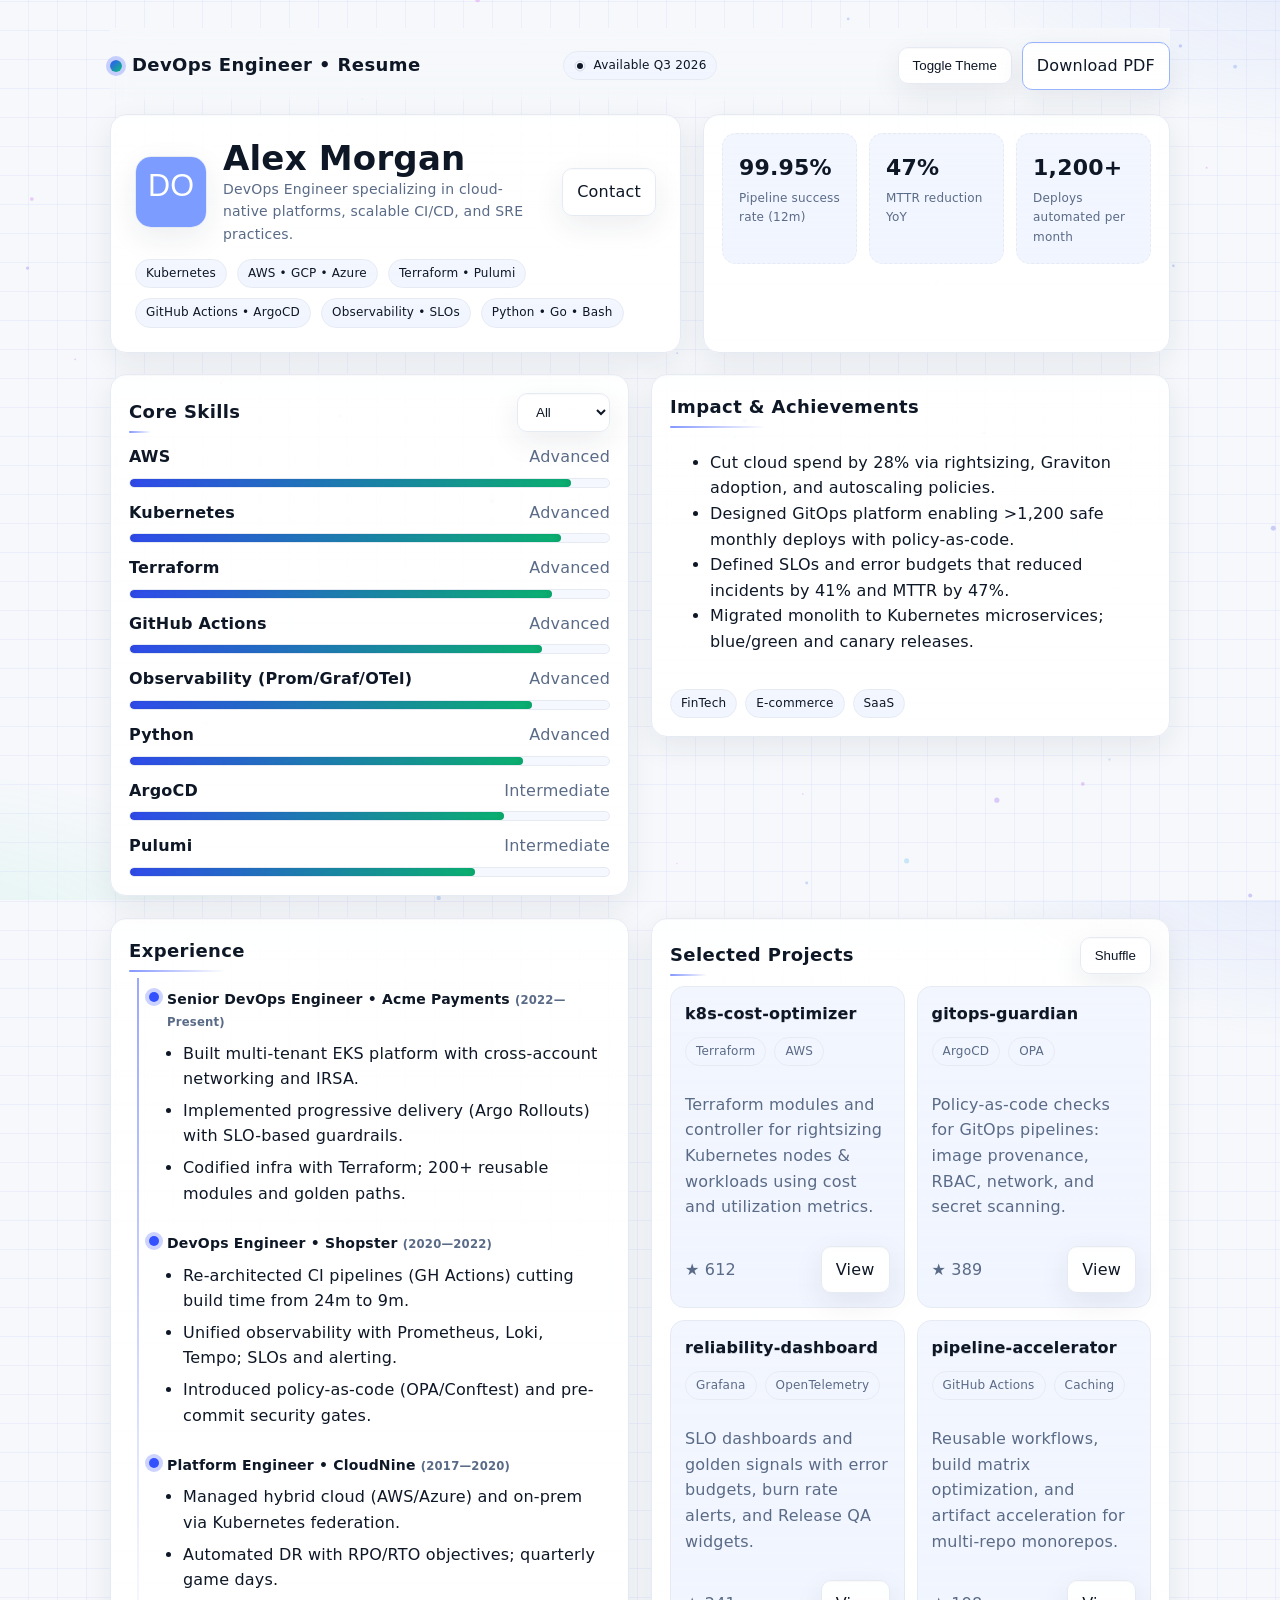
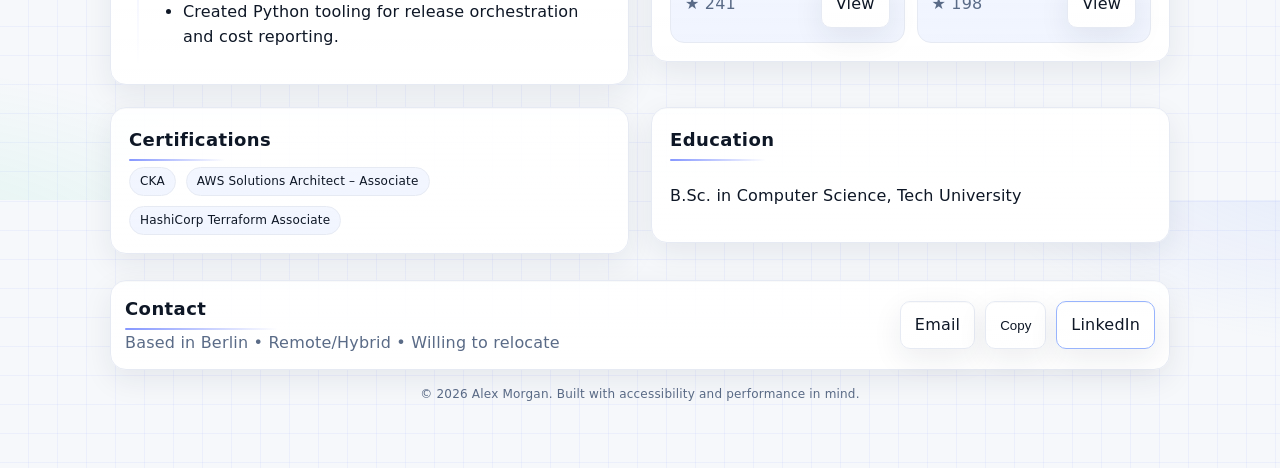
==== commit b2907d43: "GPT 5 low reasoning 2nd iteration" ====
--- a/devops-resume.html
+++ b/devops-resume.html
@@ -1,11 +1,13 @@
 <!doctype html>
 <html lang="en">
+
 <head>
   <meta charset="utf-8" />
   <meta name="viewport" content="width=device-width, initial-scale=1" />
   <meta name="color-scheme" content="light dark">
   <title>DevOps Engineer — Resume</title>
-  <meta name="description" content="DevOps Engineer resume highlighting cloud, CI/CD, IaC, reliability, and automation with achievements and project portfolio." />
+  <meta name="description"
+    content="DevOps Engineer resume highlighting cloud, CI/CD, IaC, reliability, and automation with achievements and project portfolio." />
 
   <style>
     :root {
@@ -20,10 +22,12 @@
       --danger: #ff6b6b;
       --warn: #ffd166;
       --ok: #81e6d9;
-      --ring: rgba(124,156,255,.55);
+      --ring: rgba(124, 156, 255, .55);
       --border: #223154;
-      --shadow: 0 10px 30px rgba(0,0,0,.35), 0 1px 0 rgba(255,255,255,.03) inset;
-    }
+      --shadow: 0 10px 30px rgba(0, 0, 0, .35), 0 1px 0 rgba(255, 255, 255, .03) inset;
+      --grid: rgba(124, 156, 255, .06);
+    }
+
     @media (prefers-color-scheme: light) {
       :root {
         --bg: #f6f8fb;
@@ -37,32 +41,85 @@
         --danger: #dc2626;
         --warn: #b45309;
         --ok: #059669;
-        --ring: rgba(52,81,255,.25);
+        --ring: rgba(52, 81, 255, .25);
         --border: #e6eaf3;
-        --shadow: 0 10px 30px rgba(24,35,70,.08), 0 1px 0 rgba(0,0,0,.02) inset;
-      }
-    }
-
-    * { box-sizing: border-box; }
-    html, body { height: 100%; }
+        --shadow: 0 10px 30px rgba(24, 35, 70, .08), 0 1px 0 rgba(0, 0, 0, .02) inset;
+        --grid: rgba(52, 81, 255, .05);
+      }
+    }
+
+    * {
+      box-sizing: border-box;
+    }
+
+    html,
+    body {
+      height: 100%;
+    }
+
     body {
       margin: 0;
       font-family: ui-sans-serif, system-ui, -apple-system, Segoe UI, Roboto, Ubuntu, Cantarell, Noto Sans, Helvetica Neue, Arial, "Apple Color Emoji", "Segoe UI Emoji";
       color: var(--text);
-      background: radial-gradient(1200px 600px at 110% -10%, rgba(124,156,255,.20), transparent 40%),
-                  radial-gradient(1000px 500px at -10% 110%, rgba(35,217,151,.12), transparent 45%),
-                  var(--bg);
+      background:
+        radial-gradient(1200px 600px at 110% -10%, rgba(124, 156, 255, .20), transparent 40%),
+        radial-gradient(1000px 500px at -10% 110%, rgba(35, 217, 151, .12), transparent 45%),
+        repeating-linear-gradient(0deg, transparent 0 28px, var(--grid) 28px 29px),
+        repeating-linear-gradient(90deg, transparent 0 28px, var(--grid) 28px 29px),
+        var(--bg);
       line-height: 1.6;
       letter-spacing: .2px;
-    }
-
-    a { color: var(--brand); text-decoration: none; }
-    a:hover { text-decoration: underline; }
+      background-size: auto, auto, 100% 100%, 100% 100%, auto;
+      animation: gridMove 24s linear infinite;
+    }
+
+    @keyframes gridMove {
+      to {
+        background-position: 0 0, 0 0, 0 28px, 28px 0, 0 0;
+      }
+    }
+
+    @keyframes floatUp {
+      0% {
+        transform: translateY(0px);
+      }
+
+      50% {
+        transform: translateY(-6px);
+      }
+
+      100% {
+        transform: translateY(0);
+      }
+    }
+
+    @keyframes glowPulse {
+
+      0%,
+      100% {
+        box-shadow: 0 10px 30px rgba(0, 0, 0, .35), 0 0 0 0 rgba(124, 156, 255, .0);
+      }
+
+      50% {
+        box-shadow: 0 14px 40px rgba(0, 0, 0, .4), 0 0 0 6px rgba(124, 156, 255, .08);
+      }
+    }
+
+    a {
+      color: var(--brand);
+      text-decoration: none;
+    }
+
+    a:hover {
+      text-decoration: underline;
+    }
 
     .shell {
       max-width: 1100px;
       margin: 0 auto;
       padding: 28px 20px 64px;
+      position: relative;
+      z-index: 2;
     }
 
     /* Header */
@@ -70,9 +127,10 @@
       position: sticky;
       top: 0;
       z-index: 30;
-      background: linear-gradient( to bottom, color-mix(in oklab, var(--bg) 96%, transparent), transparent );
+      background: linear-gradient(to bottom, color-mix(in oklab, var(--bg) 96%, transparent), transparent);
       backdrop-filter: blur(10px);
     }
+
     .navbar {
       display: grid;
       grid-template-columns: 1fr auto 1fr;
@@ -80,12 +138,31 @@
       gap: 12px;
       padding: 14px 0 10px;
     }
+
     .brand {
-      display: flex; align-items: center; gap: 10px;
-      font-weight: 800; letter-spacing: .4px; font-size: 18px;
-    }
-    .brand .dot { width: 12px; height: 12px; border-radius: 50%; background: linear-gradient(135deg, var(--brand), var(--accent)); box-shadow: 0 0 0 4px color-mix(in oklab, var(--brand) 25%, transparent); }
-    .nav-actions { justify-self: end; display: flex; align-items: center; gap: 10px; }
+      display: flex;
+      align-items: center;
+      gap: 10px;
+      font-weight: 800;
+      letter-spacing: .4px;
+      font-size: 18px;
+    }
+
+    .brand .dot {
+      width: 12px;
+      height: 12px;
+      border-radius: 50%;
+      background: linear-gradient(135deg, var(--brand), var(--accent));
+      box-shadow: 0 0 0 4px color-mix(in oklab, var(--brand) 25%, transparent);
+    }
+
+    .nav-actions {
+      justify-self: end;
+      display: flex;
+      align-items: center;
+      gap: 10px;
+    }
+
     .btn {
       border: 1px solid var(--border);
       background: linear-gradient(180deg, color-mix(in oklab, var(--card) 85%, #fff 5%), var(--card));
@@ -93,16 +170,54 @@
       padding: 10px 14px;
       border-radius: 10px;
       box-shadow: var(--shadow);
-      display: inline-flex; align-items: center; gap: 10px;
-      cursor: pointer; transition: .2s ease;
-    }
-    .btn:hover { transform: translateY(-1px); box-shadow: 0 14px 34px rgba(0,0,0,.15); }
-    .btn.primary { border-color: color-mix(in oklab, var(--brand) 40%, var(--border)); outline: 2px solid transparent; }
-    .btn.primary:focus-visible { outline: 2px solid var(--ring); outline-offset: 2px; }
+      display: inline-flex;
+      align-items: center;
+      gap: 10px;
+      cursor: pointer;
+      transition: .2s ease;
+    }
+
+    .btn:hover {
+      transform: translateY(-1px);
+      box-shadow: 0 14px 34px rgba(0, 0, 0, .15);
+    }
+
+    .btn.primary {
+      border-color: color-mix(in oklab, var(--brand) 40%, var(--border));
+      outline: 2px solid transparent;
+    }
+
+    .btn.primary:focus-visible {
+      outline: 2px solid var(--ring);
+      outline-offset: 2px;
+    }
+
+    .btn {
+      position: relative;
+      overflow: hidden;
+    }
+
+    .btn:after {
+      content: "";
+      position: absolute;
+      inset: 0;
+      background: radial-gradient(120px 120px at var(--mx, 50%) var(--my, 50%), color-mix(in oklab, var(--brand) 20%, transparent), transparent 60%);
+      opacity: 0;
+      transition: opacity .25s;
+    }
+
+    .btn:hover:after {
+      opacity: .7;
+    }
 
     .pill {
-      display: inline-flex; gap: 8px; align-items: center;
-      font-size: 12px; padding: 4px 10px; border-radius: 999px; border: 1px solid var(--border);
+      display: inline-flex;
+      gap: 8px;
+      align-items: center;
+      font-size: 12px;
+      padding: 4px 10px;
+      border-radius: 999px;
+      border: 1px solid var(--border);
       background: linear-gradient(180deg, color-mix(in oklab, var(--elev) 85%, #fff 3%), var(--elev));
     }
 
@@ -113,77 +228,344 @@
       grid-template-columns: 1.1fr .9fr;
       gap: 22px;
     }
+
     .card {
       border: 1px solid var(--border);
       background: linear-gradient(180deg, color-mix(in oklab, var(--card) 85%, #fff 5%), var(--card));
       border-radius: 16px;
       box-shadow: var(--shadow);
-    }
-    .hero .identity { padding: 24px; display: grid; gap: 14px; }
-    .title { font-size: clamp(26px, 3vw, 34px); line-height: 1.15; font-weight: 900; letter-spacing: .2px; }
-    .subtitle { color: var(--muted); font-size: 14px; }
-    .tags { display: flex; flex-wrap: wrap; gap: 10px; }
-
-    .quick-stats { padding: 18px; display: grid; grid-template-columns: repeat(3, 1fr); gap: 12px; }
-    .stat { border-radius: 14px; padding: 16px; border: 1px dashed var(--border); background: linear-gradient(180deg, color-mix(in oklab, var(--elev) 90%, #fff 2%), var(--elev)); }
-    .stat h3 { margin: 0; font-size: 22px; }
-    .stat p { margin: 4px 0 0; color: var(--muted); font-size: 12px; }
+      transition: transform .25s ease, box-shadow .25s ease, border-color .25s ease;
+      will-change: transform;
+    }
+
+    .card:hover {
+      transform: translateY(-3px);
+      border-color: color-mix(in oklab, var(--brand) 35%, var(--border));
+      box-shadow: 0 18px 48px rgba(0, 0, 0, .22);
+    }
+
+    .hero .identity {
+      padding: 24px;
+      display: grid;
+      gap: 14px;
+    }
+
+    .title {
+      font-size: clamp(26px, 3vw, 34px);
+      line-height: 1.15;
+      font-weight: 900;
+      letter-spacing: .2px;
+    }
+
+    .subtitle {
+      color: var(--muted);
+      font-size: 14px;
+    }
+
+    .tags {
+      display: flex;
+      flex-wrap: wrap;
+      gap: 10px;
+    }
+
+    .quick-stats {
+      padding: 18px;
+      display: grid;
+      grid-template-columns: repeat(3, 1fr);
+      gap: 12px;
+    }
+
+    .stat {
+      border-radius: 14px;
+      padding: 16px;
+      border: 1px dashed var(--border);
+      background: linear-gradient(180deg, color-mix(in oklab, var(--elev) 90%, #fff 2%), var(--elev));
+    }
+
+    .stat h3 {
+      margin: 0;
+      font-size: 22px;
+    }
+
+    .stat p {
+      margin: 4px 0 0;
+      color: var(--muted);
+      font-size: 12px;
+    }
 
     /* Grid */
-    .grid { display: grid; grid-template-columns: 1fr 1fr; gap: 22px; margin-top: 22px; }
+    .grid {
+      display: grid;
+      grid-template-columns: 1fr 1fr;
+      gap: 22px;
+      margin-top: 22px;
+    }
 
     /* Sections */
-    section { display: grid; gap: 12px; }
-    h2 { font-size: 18px; letter-spacing: .4px; margin: 0; }
-    .section-card { padding: 18px; }
+    section {
+      display: grid;
+      gap: 12px;
+    }
+
+    h2 {
+      font-size: 18px;
+      letter-spacing: .4px;
+      margin: 0;
+      position: relative;
+    }
+
+    h2::after {
+      content: "";
+      position: absolute;
+      left: 0;
+      bottom: -6px;
+      height: 2px;
+      width: 20%;
+      background: linear-gradient(90deg, var(--brand), transparent);
+      border-radius: 2px;
+      transform-origin: left;
+      transform: scaleX(.6);
+      opacity: .6;
+      transition: transform .6s cubic-bezier(.22, 1, .36, 1);
+    }
+
+    .section-card {
+      padding: 18px;
+    }
 
     /* Skills */
-    .skills { display: grid; gap: 12px; }
-    .skill { display: grid; gap: 8px; }
-    .skill-top { display: flex; justify-content: space-between; align-items: baseline; }
-    .bar { height: 10px; border-radius: 999px; background: color-mix(in oklab, var(--elev) 65%, transparent); overflow: hidden; border: 1px solid var(--border); }
-    .bar > span { display: block; height: 100%; width: 0; border-radius: 999px; background: linear-gradient(90deg, var(--brand), var(--accent)); box-shadow: inset 0 0 10px rgba(0,0,0,.2); transition: width 1.2s cubic-bezier(.22,1,.36,1); }
+    .skills {
+      display: grid;
+      gap: 12px;
+    }
+
+    .skill {
+      display: grid;
+      gap: 8px;
+    }
+
+    .skill-top {
+      display: flex;
+      justify-content: space-between;
+      align-items: baseline;
+    }
+
+    .bar {
+      height: 10px;
+      border-radius: 999px;
+      background: color-mix(in oklab, var(--elev) 65%, transparent);
+      overflow: hidden;
+      border: 1px solid var(--border);
+    }
+
+    .bar>span {
+      display: block;
+      height: 100%;
+      width: 0;
+      border-radius: 999px;
+      background: linear-gradient(90deg, var(--brand), var(--accent));
+      box-shadow: inset 0 0 10px rgba(0, 0, 0, .2);
+      transition: width 1.2s cubic-bezier(.22, 1, .36, 1);
+    }
 
     /* Timeline */
-    .timeline { position: relative; padding-left: 20px; }
-    .timeline:before { content: ""; position: absolute; left: 8px; top: 0; bottom: 0; width: 2px; background: linear-gradient(180deg, var(--brand), transparent); opacity: .5; }
-    .event { position: relative; padding: 10px 10px 10px 16px; border-left: 2px solid transparent; }
-    .event:before { content: ""; position: absolute; left: -2px; top: 14px; width: 10px; height: 10px; border-radius: 999px; background: var(--brand); box-shadow: 0 0 0 4px color-mix(in oklab, var(--brand) 25%, transparent); }
-    .event h3 { margin: 0; font-size: 14px; }
-    .event small { color: var(--muted); }
-    .event ul { margin: 8px 0 0 16px; padding: 0; }
-    .event li { margin-bottom: 6px; }
+    .timeline {
+      position: relative;
+      padding-left: 20px;
+    }
+
+    .timeline:before {
+      content: "";
+      position: absolute;
+      left: 8px;
+      top: 0;
+      bottom: 0;
+      width: 2px;
+      background: linear-gradient(180deg, var(--brand), transparent);
+      opacity: .5;
+    }
+
+    .event {
+      position: relative;
+      padding: 10px 10px 10px 16px;
+      border-left: 2px solid transparent;
+    }
+
+    .event:before {
+      content: "";
+      position: absolute;
+      left: -2px;
+      top: 14px;
+      width: 10px;
+      height: 10px;
+      border-radius: 999px;
+      background: var(--brand);
+      box-shadow: 0 0 0 4px color-mix(in oklab, var(--brand) 25%, transparent);
+    }
+
+    .event h3 {
+      margin: 0;
+      font-size: 14px;
+    }
+
+    .event small {
+      color: var(--muted);
+    }
+
+    .event ul {
+      margin: 8px 0 0 16px;
+      padding: 0;
+    }
+
+    .event li {
+      margin-bottom: 6px;
+    }
 
     /* Projects */
-    .projects { display: grid; grid-template-columns: repeat(2, 1fr); gap: 12px; }
-    .project { padding: 14px; display: grid; gap: 10px; border: 1px solid var(--border); border-radius: 14px; background: linear-gradient(180deg, color-mix(in oklab, var(--elev) 90%, #fff 2%), var(--elev)); }
-    .project .meta { display: flex; gap: 8px; align-items: center; color: var(--muted); font-size: 12px; }
+    .projects {
+      display: grid;
+      grid-template-columns: repeat(2, 1fr);
+      gap: 12px;
+    }
+
+    .project {
+      padding: 14px;
+      display: grid;
+      gap: 10px;
+      border: 1px solid var(--border);
+      border-radius: 14px;
+      background: linear-gradient(180deg, color-mix(in oklab, var(--elev) 90%, #fff 2%), var(--elev));
+      transition: transform .2s ease, box-shadow .2s ease, border-color .2s ease;
+      transform-style: preserve-3d;
+    }
+
+    .project:hover {
+      transform: translateY(-4px) rotateX(1deg) rotateY(-1deg);
+      border-color: color-mix(in oklab, var(--accent) 35%, var(--border));
+      box-shadow: 0 16px 40px rgba(0, 0, 0, .25);
+    }
+
+    .project .meta {
+      display: flex;
+      gap: 8px;
+      align-items: center;
+      color: var(--muted);
+      font-size: 12px;
+    }
+
+    .project strong {
+      text-shadow: 0 1px 0 rgba(0, 0, 0, .15);
+    }
 
     /* Footer / contact */
-    footer { margin-top: 26px; display: grid; gap: 14px; }
-    .contact { display: grid; grid-template-columns: 1fr auto; align-items: center; gap: 10px; padding: 14px; }
+    footer {
+      margin-top: 26px;
+      display: grid;
+      gap: 14px;
+    }
+
+    .contact {
+      display: grid;
+      grid-template-columns: 1fr auto;
+      align-items: center;
+      gap: 10px;
+      padding: 14px;
+    }
 
     /* Utilities */
-    .row { display: flex; gap: 10px; flex-wrap: wrap; }
-    .grow { flex: 1; }
-    .muted { color: var(--muted); }
-    .right { justify-content: flex-end; }
+    .row {
+      display: flex;
+      gap: 10px;
+      flex-wrap: wrap;
+    }
+
+    .grow {
+      flex: 1;
+    }
+
+    .muted {
+      color: var(--muted);
+    }
+
+    .right {
+      justify-content: flex-end;
+    }
+
+    /* Reveal animations */
+    .reveal {
+      opacity: 0;
+      transform: translateY(14px);
+      transition: opacity .6s ease, transform .6s cubic-bezier(.22, 1, .36, 1);
+    }
+
+    .reveal.in {
+      opacity: 1;
+      transform: translateY(0);
+    }
+
+    .reveal.in h2::after {
+      transform: scaleX(1);
+    }
 
     /* Responsive */
     @media (max-width: 980px) {
-      .hero { grid-template-columns: 1fr; }
-      .grid { grid-template-columns: 1fr; }
-      .projects { grid-template-columns: 1fr; }
-      .quick-stats { grid-template-columns: repeat(2, 1fr); }
-    }
+      .hero {
+        grid-template-columns: 1fr;
+      }
+
+      .grid {
+        grid-template-columns: 1fr;
+      }
+
+      .projects {
+        grid-template-columns: 1fr;
+      }
+
+      .quick-stats {
+        grid-template-columns: repeat(2, 1fr);
+      }
+    }
+
     @media (max-width: 560px) {
-      .quick-stats { grid-template-columns: 1fr; }
-      .navbar { grid-template-columns: 1fr auto; }
-      .brand { grid-column: 1 / -1; }
+      .quick-stats {
+        grid-template-columns: 1fr;
+      }
+
+      .navbar {
+        grid-template-columns: 1fr auto;
+      }
+
+      .brand {
+        grid-column: 1 / -1;
+      }
+    }
+
+    /* Background FX canvas & progress */
+    #bgFX {
+      position: fixed;
+      inset: 0;
+      width: 100%;
+      height: 100%;
+      z-index: 0;
+      pointer-events: none;
+    }
+
+    #progress {
+      position: fixed;
+      top: 0;
+      left: 0;
+      height: 3px;
+      width: 0%;
+      background: linear-gradient(90deg, var(--accent), var(--brand));
+      z-index: 50;
+      box-shadow: 0 2px 8px rgba(0, 0, 0, .25);
     }
   </style>
 </head>
+
 <body>
+  <canvas id="bgFX" aria-hidden="true"></canvas>
+  <div id="progress" aria-hidden="true"></div>
   <div class="shell">
     <header>
       <nav class="navbar">
@@ -193,7 +575,11 @@
         </div>
         <div class="row right">
           <span class="pill" title="Open to opportunities">
-            <svg width="12" height="12" viewBox="0 0 24 24" fill="none" xmlns="http://www.w3.org/2000/svg" aria-hidden="true"><circle cx="12" cy="12" r="10" stroke="currentColor" opacity=".25"/><circle cx="12" cy="12" r="6" fill="currentColor"/></svg>
+            <svg width="12" height="12" viewBox="0 0 24 24" fill="none" xmlns="http://www.w3.org/2000/svg"
+              aria-hidden="true">
+              <circle cx="12" cy="12" r="10" stroke="currentColor" opacity=".25" />
+              <circle cx="12" cy="12" r="6" fill="currentColor" />
+            </svg>
             Available Q3 2026
           </span>
         </div>
@@ -207,10 +593,14 @@
     <div class="hero">
       <div class="card identity" role="banner">
         <div class="row" style="align-items:center; gap:16px;">
-          <img src="data:image/svg+xml;utf8,<svg xmlns='http://www.w3.org/2000/svg' width='96' height='96'><rect rx='16' width='96' height='96' fill='%237c9cff'/><text x='50%' y='56%' font-family='sans-serif' font-size='42' text-anchor='middle' fill='white'>DO</text></svg>" alt="Avatar" width="72" height="72" style="border-radius:16px; border:1px solid var(--border); box-shadow: var(--shadow);"/>
+          <img
+            src="data:image/svg+xml;utf8,<svg xmlns='http://www.w3.org/2000/svg' width='96' height='96'><rect rx='16' width='96' height='96' fill='%237c9cff'/><text x='50%' y='56%' font-family='sans-serif' font-size='42' text-anchor='middle' fill='white'>DO</text></svg>"
+            alt="Avatar" width="72" height="72"
+            style="border-radius:16px; border:1px solid var(--border); box-shadow: var(--shadow);" />
           <div class="grow">
             <div class="title">Alex Morgan</div>
-            <div class="subtitle">DevOps Engineer specializing in cloud-native platforms, scalable CI/CD, and SRE practices.</div>
+            <div class="subtitle">DevOps Engineer specializing in cloud-native platforms, scalable CI/CD, and SRE
+              practices.</div>
           </div>
           <div class="row right">
             <a class="btn" href="#contact" aria-label="Skip to contact">Contact</a>
@@ -277,7 +667,8 @@
             <div class="bar"><span style="--w:86%"></span></div>
           </div>
           <div class="skill" data-cat="sre">
-            <div class="skill-top"><strong>Observability (Prom/Graf/OTel)</strong><span class="muted">Advanced</span></div>
+            <div class="skill-top"><strong>Observability (Prom/Graf/OTel)</strong><span class="muted">Advanced</span>
+            </div>
             <div class="bar"><span style="--w:84%"></span></div>
           </div>
           <div class="skill" data-cat="code">
@@ -353,7 +744,8 @@
               <strong>k8s-cost-optimizer</strong>
               <span class="meta"><span class="pill">Terraform</span><span class="pill">AWS</span></span>
             </div>
-            <p class="muted">Terraform modules and controller for rightsizing Kubernetes nodes & workloads using cost and utilization metrics.</p>
+            <p class="muted">Terraform modules and controller for rightsizing Kubernetes nodes & workloads using cost
+              and utilization metrics.</p>
             <div class="row" style="justify-content:space-between; align-items:center;">
               <span class="muted">★ <span class="stars">612</span></span>
               <a href="#" class="btn" aria-label="View repository">View</a>
@@ -364,7 +756,8 @@
               <strong>gitops-guardian</strong>
               <span class="meta"><span class="pill">ArgoCD</span><span class="pill">OPA</span></span>
             </div>
-            <p class="muted">Policy-as-code checks for GitOps pipelines: image provenance, RBAC, network, and secret scanning.</p>
+            <p class="muted">Policy-as-code checks for GitOps pipelines: image provenance, RBAC, network, and secret
+              scanning.</p>
             <div class="row" style="justify-content:space-between; align-items:center;">
               <span class="muted">★ <span class="stars">389</span></span>
               <a href="#" class="btn" aria-label="View repository">View</a>
@@ -375,7 +768,8 @@
               <strong>reliability-dashboard</strong>
               <span class="meta"><span class="pill">Grafana</span><span class="pill">OpenTelemetry</span></span>
             </div>
-            <p class="muted">SLO dashboards and golden signals with error budgets, burn rate alerts, and Release QA widgets.</p>
+            <p class="muted">SLO dashboards and golden signals with error budgets, burn rate alerts, and Release QA
+              widgets.</p>
             <div class="row" style="justify-content:space-between; align-items:center;">
               <span class="muted">★ <span class="stars">241</span></span>
               <a href="#" class="btn" aria-label="View repository">View</a>
@@ -386,7 +780,8 @@
               <strong>pipeline-accelerator</strong>
               <span class="meta"><span class="pill">GitHub Actions</span><span class="pill">Caching</span></span>
             </div>
-            <p class="muted">Reusable workflows, build matrix optimization, and artifact acceleration for multi-repo monorepos.</p>
+            <p class="muted">Reusable workflows, build matrix optimization, and artifact acceleration for multi-repo
+              monorepos.</p>
             <div class="row" style="justify-content:space-between; align-items:center;">
               <span class="muted">★ <span class="stars">198</span></span>
               <a href="#" class="btn" aria-label="View repository">View</a>
@@ -419,16 +814,18 @@
         <div class="row right">
           <a class="btn" href="mailto:alex.morgan.devops@example.com" aria-label="Email">Email</a>
           <button class="btn" id="copyEmail" aria-label="Copy email to clipboard">Copy</button>
-          <a class="btn primary" href="https://www.linkedin.com/" target="_blank" rel="noreferrer" aria-label="LinkedIn">LinkedIn</a>
+          <a class="btn primary" href="https://www.linkedin.com/" target="_blank" rel="noreferrer"
+            aria-label="LinkedIn">LinkedIn</a>
         </div>
       </div>
-      <div class="muted" style="text-align:center; font-size:12px;">© 2026 Alex Morgan. Built with accessibility and performance in mind.</div>
+      <div class="muted" style="text-align:center; font-size:12px;">© 2026 Alex Morgan. Built with accessibility and
+        performance in mind.</div>
     </footer>
   </div>
 
   <script>
     // Theme toggle with localStorage
-    (function(){
+    (function () {
       const btn = document.getElementById('themeToggle');
       const key = 'resume-theme';
       const set = (mode) => {
@@ -444,11 +841,11 @@
     })();
 
     // Animate counters on intersection
-    (function(){
+    (function () {
       const els = document.querySelectorAll('.counter');
-      if (!('IntersectionObserver' in window)) { els.forEach(e=>e.textContent=e.dataset.target); return; }
+      if (!('IntersectionObserver' in window)) { els.forEach(e => e.textContent = e.dataset.target); return; }
       const obs = new IntersectionObserver(entries => {
-        entries.forEach(({isIntersecting, target}) => {
+        entries.forEach(({ isIntersecting, target }) => {
           if (!isIntersecting) return;
           obs.unobserve(target);
           const end = parseInt(target.dataset.target, 10) || 0;
@@ -466,16 +863,16 @@
     })();
 
     // Fill skill bars when visible
-    (function(){
+    (function () {
       const bars = document.querySelectorAll('.bar > span');
       const run = el => { el.style.width = el.style.getPropertyValue('--w') || '0%'; };
       if (!('IntersectionObserver' in window)) { bars.forEach(run); return; }
-      const io = new IntersectionObserver(entries => entries.forEach(({isIntersecting, target})=>{ if(isIntersecting){ run(target); io.unobserve(target);} }), {threshold:.35});
+      const io = new IntersectionObserver(entries => entries.forEach(({ isIntersecting, target }) => { if (isIntersecting) { run(target); io.unobserve(target); } }), { threshold: .35 });
       bars.forEach(b => io.observe(b));
     })();
 
     // Skill filter
-    (function(){
+    (function () {
       const sel = document.getElementById('skillFilter');
       const items = Array.from(document.querySelectorAll('#skills .skill'));
       sel.addEventListener('change', () => {
@@ -487,7 +884,7 @@
     })();
 
     // Shuffle projects
-    (function(){
+    (function () {
       const btn = document.getElementById('shuffleProjects');
       const list = document.getElementById('projects');
       btn.addEventListener('click', () => {
@@ -498,31 +895,109 @@
     })();
 
     // Copy email
-    (function(){
+    (function () {
       const btn = document.getElementById('copyEmail');
       const email = 'alex.morgan.devops@example.com';
       btn.addEventListener('click', async () => {
         try {
           await navigator.clipboard.writeText(email);
           btn.textContent = 'Copied!';
-          setTimeout(()=> btn.textContent = 'Copy', 1400);
-        } catch(e) { alert('Copy failed'); }
+          setTimeout(() => btn.textContent = 'Copy', 1400);
+        } catch (e) { alert('Copy failed'); }
       });
     })();
 
     // Download as PDF (print)
-    (function(){
+    (function () {
       const a = document.getElementById('downloadBtn');
       a.addEventListener('click', (e) => { e.preventDefault(); window.print(); });
     })();
 
     // Improve keyboard focus rings
-    (function(){
+    (function () {
       const focusRing = (e) => {
         if (e.key === 'Tab') document.documentElement.classList.add('kbd');
       };
       window.addEventListener('keydown', focusRing, { once: true });
     })();
+
+    (function () {
+      const btns = document.querySelectorAll('.btn');
+      btns.forEach(b => b.addEventListener('pointermove', e => {
+        const r = b.getBoundingClientRect();
+        b.style.setProperty('--mx', `${e.clientX - r.left}px`);
+        b.style.setProperty('--my', `${e.clientY - r.top}px`);
+      }));
+    })();
+
+    (function () {
+      const track = () => {
+        const h = document.documentElement;
+        const scrolled = (h.scrollTop) / (h.scrollHeight - h.clientHeight);
+        document.getElementById('progress').style.width = `${Math.max(0, Math.min(1, scrolled)) * 100}%`;
+      };
+      document.addEventListener('scroll', track, { passive: true });
+      track();
+    })();
+
+    (function () {
+      const els = document.querySelectorAll('.card, .project, .skill, .event, h2');
+      els.forEach(e => e.classList.add('reveal'));
+      if (!('IntersectionObserver' in window)) { els.forEach(e => e.classList.add('in')); return; }
+      const io = new IntersectionObserver(entries => entries.forEach(({ target, isIntersecting }) => { if (isIntersecting) { target.classList.add('in'); io.unobserve(target); } }), { threshold: .2 });
+      els.forEach(e => io.observe(e));
+    })();
+
+    (function () {
+      const cards = document.querySelectorAll('.project');
+      const max = 6;
+      cards.forEach(c => {
+        c.addEventListener('pointermove', e => {
+          const r = c.getBoundingClientRect();
+          const px = (e.clientX - r.left) / r.width - .5;
+          const py = (e.clientY - r.top) / r.height - .5;
+          c.style.transform = `translateY(-4px) rotateY(${px * max}deg) rotateX(${-py * max}deg)`;
+        });
+        c.addEventListener('pointerleave', () => { c.style.transform = ''; });
+      });
+    })();
+
+    (function () {
+      const canvas = document.getElementById('bgFX');
+      const ctx = canvas.getContext('2d');
+      let w, h, dpr = Math.min(window.devicePixelRatio || 1, 2);
+      const resize = () => { w = canvas.clientWidth; h = canvas.clientHeight; canvas.width = w * dpr; canvas.height = h * dpr; ctx.scale(dpr, dpr); };
+      resize();
+      window.addEventListener('resize', resize);
+      const count = 60;
+      const pts = Array.from({ length: count }, () => ({ x: Math.random() * w, y: Math.random() * h, r: Math.random() * 2 + 0.6, vx: (Math.random() - .5) * 0.4, vy: (Math.random() - .5) * 0.4, hue: 200 + Math.random() * 100 }));
+      let mx = -9999, my = -9999;
+      window.addEventListener('pointermove', e => { mx = e.clientX; my = e.clientY; });
+      const step = () => {
+        ctx.clearRect(0, 0, w, h);
+        for (const p of pts) {
+          p.x += p.vx; p.y += p.vy;
+          if (p.x < -10) p.x = w + 10; if (p.x > w + 10) p.x = -10; if (p.y < -10) p.y = h + 10; if (p.y > h + 10) p.y = -10;
+          const dx = p.x - mx, dy = p.y - my; const dist = Math.hypot(dx, dy);
+          const alpha = Math.max(0, .35 - dist / 600);
+          ctx.beginPath();
+          ctx.fillStyle = `hsla(${p.hue}, 80%, 70%, ${.35})`;
+          ctx.arc(p.x, p.y, p.r, 0, Math.PI * 2);
+          ctx.fill();
+          if (alpha > 0.02) {
+            ctx.strokeStyle = `rgba(124,156,255,${alpha})`;
+            ctx.lineWidth = 1;
+            ctx.beginPath();
+            ctx.moveTo(p.x, p.y);
+            ctx.lineTo(mx, my);
+            ctx.stroke();
+          }
+        }
+        requestAnimationFrame(step);
+      };
+      requestAnimationFrame(step);
+    })();
   </script>
 </body>
-</html>
+
+</html>
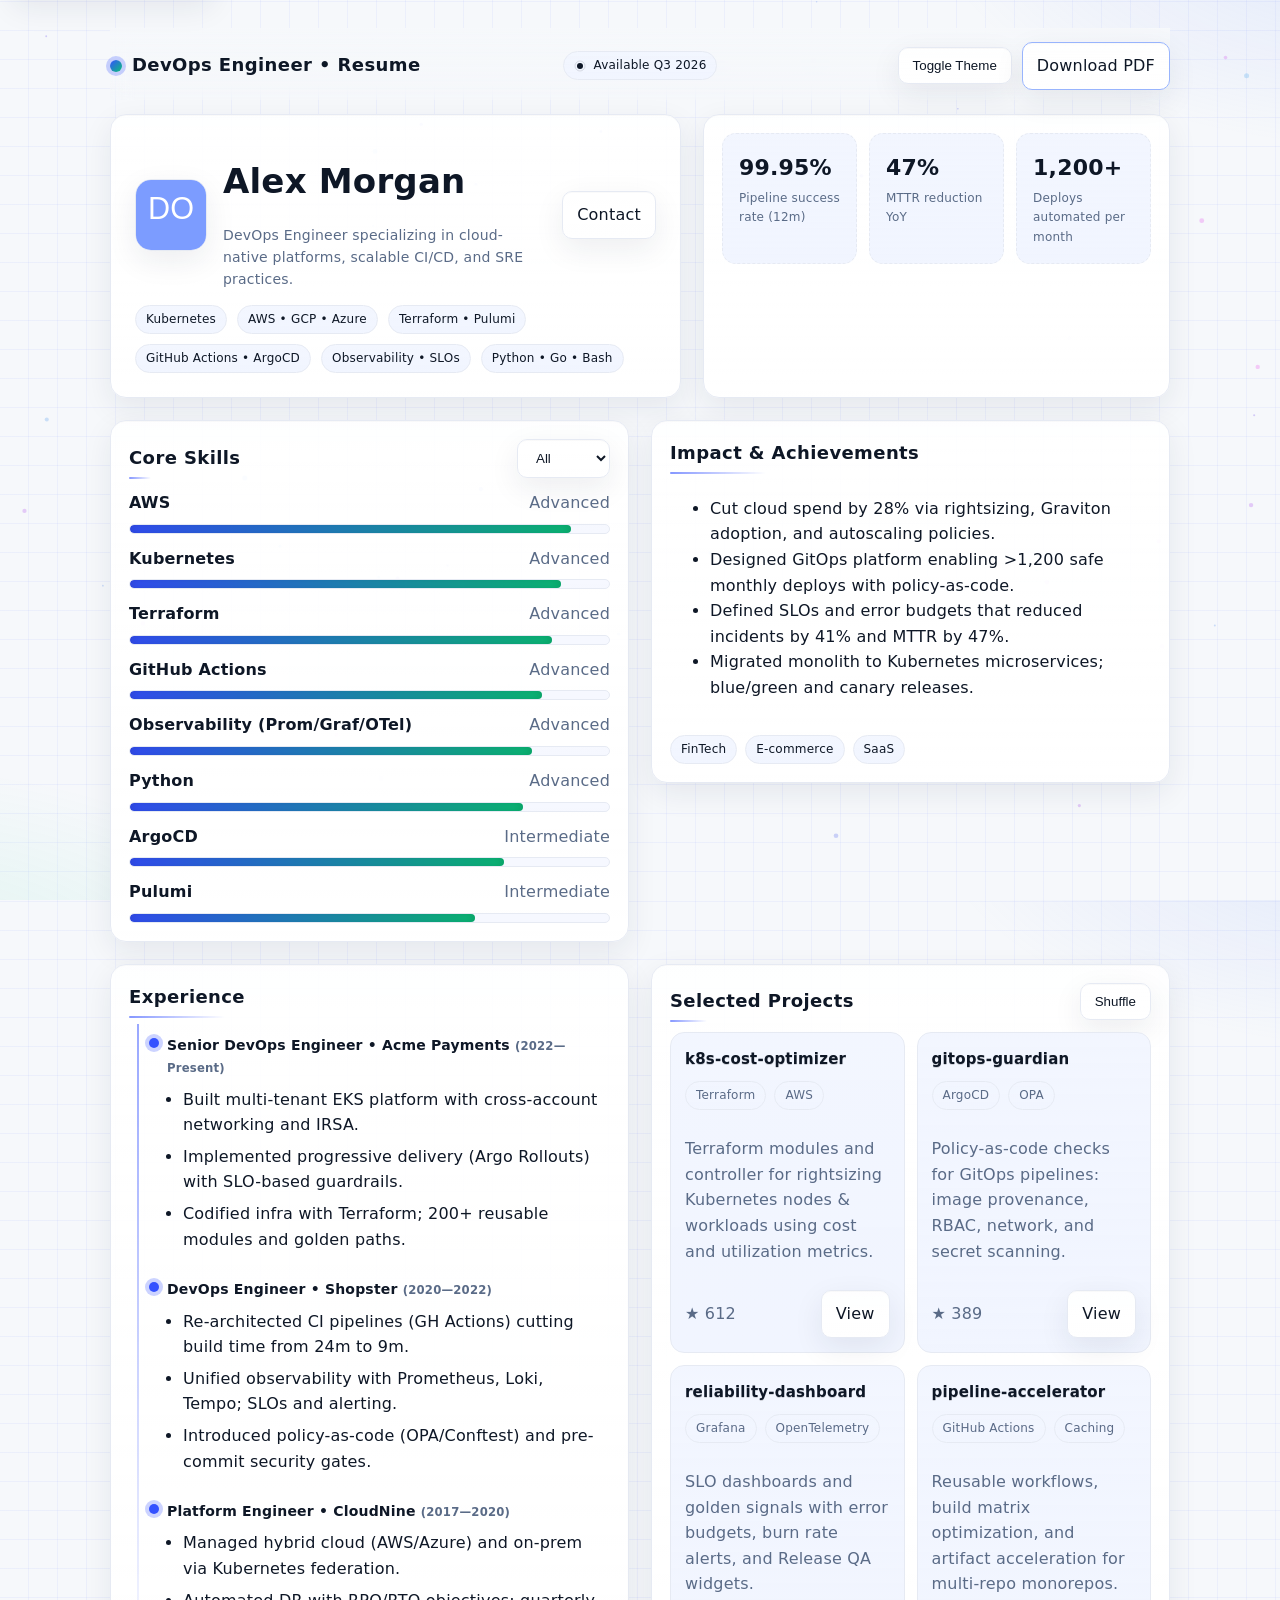
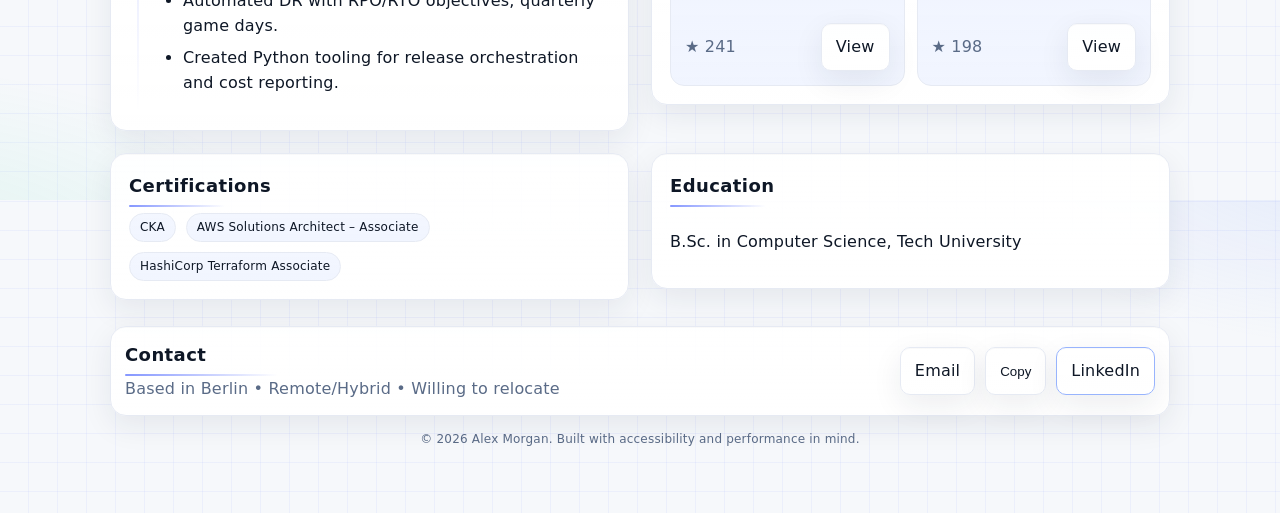
==== commit bc525e9d: "GPT 5 low reasoning 3rd iteration" ====
--- a/devops-resume.html
+++ b/devops-resume.html
@@ -5,6 +5,8 @@
   <meta charset="utf-8" />
   <meta name="viewport" content="width=device-width, initial-scale=1" />
   <meta name="color-scheme" content="light dark">
+  <meta name="theme-color" content="#0b1020" media="(prefers-color-scheme: dark)">
+  <meta name="theme-color" content="#f6f8fb" media="(prefers-color-scheme: light)">
   <title>DevOps Engineer — Resume</title>
   <meta name="description"
     content="DevOps Engineer resume highlighting cloud, CI/CD, IaC, reliability, and automation with achievements and project portfolio." />
@@ -114,6 +116,45 @@
       text-decoration: underline;
     }
 
+    /* Screen-reader only utility */
+    .sr-only {
+      position: absolute;
+      width: 1px;
+      height: 1px;
+      padding: 0;
+      margin: -1px;
+      overflow: hidden;
+      clip: rect(0, 0, 1px, 1px);
+      white-space: nowrap;
+      border: 0;
+    }
+
+    /* Global focus styles */
+    :focus-visible {
+      outline: 2px solid var(--ring);
+      outline-offset: 2px;
+      border-radius: 6px;
+    }
+
+    /* Skip link */
+    .skip-link {
+      position: fixed;
+      left: 12px;
+      top: -50px;
+      background: var(--card);
+      color: var(--text);
+      border: 1px solid var(--border);
+      padding: 10px 14px;
+      border-radius: 10px;
+      box-shadow: var(--shadow);
+      z-index: 60;
+      transition: top .2s ease;
+    }
+
+    .skip-link:focus {
+      top: 12px;
+    }
+
     .shell {
       max-width: 1100px;
       margin: 0 auto;
@@ -564,6 +605,7 @@
 </head>
 
 <body>
+  <a href="#main" class="skip-link">Skip to main content</a>
   <canvas id="bgFX" aria-hidden="true"></canvas>
   <div id="progress" aria-hidden="true"></div>
   <div class="shell">
@@ -584,243 +626,250 @@
           </span>
         </div>
         <div class="nav-actions">
-          <button class="btn" id="themeToggle" aria-label="Toggle color theme">Toggle Theme</button>
+          <button class="btn" type="button" id="themeToggle" aria-label="Toggle color theme">Toggle Theme</button>
           <a class="btn primary" download href="#" id="downloadBtn" aria-label="Download resume as PDF">Download PDF</a>
         </div>
       </nav>
     </header>
 
-    <div class="hero">
-      <div class="card identity" role="banner">
-        <div class="row" style="align-items:center; gap:16px;">
-          <img
-            src="data:image/svg+xml;utf8,<svg xmlns='http://www.w3.org/2000/svg' width='96' height='96'><rect rx='16' width='96' height='96' fill='%237c9cff'/><text x='50%' y='56%' font-family='sans-serif' font-size='42' text-anchor='middle' fill='white'>DO</text></svg>"
-            alt="Avatar" width="72" height="72"
-            style="border-radius:16px; border:1px solid var(--border); box-shadow: var(--shadow);" />
-          <div class="grow">
-            <div class="title">Alex Morgan</div>
-            <div class="subtitle">DevOps Engineer specializing in cloud-native platforms, scalable CI/CD, and SRE
-              practices.</div>
-          </div>
-          <div class="row right">
-            <a class="btn" href="#contact" aria-label="Skip to contact">Contact</a>
+    <main id="main" tabindex="-1">
+      <div class="hero">
+        <div class="card identity" role="region" aria-labelledby="identity-h">
+          <div class="row" style="align-items:center; gap:16px;">
+            <img
+              src="data:image/svg+xml;utf8,<svg xmlns='http://www.w3.org/2000/svg' width='96' height='96'><rect rx='16' width='96' height='96' fill='%237c9cff'/><text x='50%' y='56%' font-family='sans-serif' font-size='42' text-anchor='middle' fill='white'>DO</text></svg>"
+              alt="Avatar" width="72" height="72"
+              style="border-radius:16px; border:1px solid var(--border); box-shadow: var(--shadow);" />
+            <div class="grow">
+              <h1 class="title" id="identity-h">Alex Morgan</h1>
+              <div class="subtitle">DevOps Engineer specializing in cloud-native platforms, scalable CI/CD, and SRE
+                practices.</div>
+            </div>
+            <div class="row right">
+              <a class="btn" href="#contact" aria-label="Go to contact section">Contact</a>
+            </div>
+          </div>
+          <div class="tags" aria-label="Key capabilities">
+            <span class="pill">Kubernetes</span>
+            <span class="pill">AWS • GCP • Azure</span>
+            <span class="pill">Terraform • Pulumi</span>
+            <span class="pill">GitHub Actions • ArgoCD</span>
+            <span class="pill">Observability • SLOs</span>
+            <span class="pill">Python • Go • Bash</span>
           </div>
         </div>
-        <div class="tags" aria-label="Key capabilities">
-          <span class="pill">Kubernetes</span>
-          <span class="pill">AWS • GCP • Azure</span>
-          <span class="pill">Terraform • Pulumi</span>
-          <span class="pill">GitHub Actions • ArgoCD</span>
-          <span class="pill">Observability • SLOs</span>
-          <span class="pill">Python • Go • Bash</span>
+
+        <div class="card">
+          <div class="quick-stats" aria-label="Highlights">
+            <div class="stat">
+              <h3 aria-describedby="s1"><span class="counter" data-target="99">0</span>.95%</h3>
+              <p id="s1">Pipeline success rate (12m)</p>
+            </div>
+            <div class="stat">
+              <h3 aria-describedby="s2"><span class="counter" data-target="47">0</span>%</h3>
+              <p id="s2">MTTR reduction YoY</p>
+            </div>
+            <div class="stat">
+              <h3 aria-describedby="s3"><span class="counter" data-target="1200">0</span>+</h3>
+              <p id="s3">Deploys automated per month</p>
+            </div>
+          </div>
         </div>
       </div>
 
-      <div class="card">
-        <div class="quick-stats" aria-label="Highlights">
-          <div class="stat" aria-live="polite">
-            <h3><span class="counter" data-target="99">0</span>.95%</h3>
-            <p>Pipeline success rate (12m)</p>
-          </div>
-          <div class="stat" aria-live="polite">
-            <h3><span class="counter" data-target="47">0</span>%</h3>
-            <p>MTTR reduction YoY</p>
-          </div>
-          <div class="stat" aria-live="polite">
-            <h3><span class="counter" data-target="1200">0</span>+</h3>
-            <p>Deploys automated per month</p>
+      <div class="grid" style="align-items:start;">
+        <section class="card section-card" aria-labelledby="skills-h">
+          <div class="row" style="justify-content:space-between; align-items:center;">
+            <h2 id="skills-h">Core Skills</h2>
+            <div class="row">
+              <label for="skillFilter" class="sr-only">Filter skills by category</label>
+              <select class="btn" id="skillFilter">
+                <option value="all">All</option>
+                <option value="cloud">Cloud</option>
+                <option value="iac">IaC</option>
+                <option value="ci">CI/CD</option>
+                <option value="sre">SRE</option>
+                <option value="code">Coding</option>
+              </select>
+            </div>
+          </div>
+          <div class="skills" id="skills">
+            <div class="skill" data-cat="cloud">
+              <div class="skill-top"><strong>AWS</strong><span class="muted">Advanced</span></div>
+              <div class="bar" aria-hidden="true"><span style="--w:92%"></span></div>
+            </div>
+            <div class="skill" data-cat="cloud">
+              <div class="skill-top"><strong>Kubernetes</strong><span class="muted">Advanced</span></div>
+              <div class="bar"><span style="--w:90%"></span></div>
+            </div>
+            <div class="skill" data-cat="iac">
+              <div class="skill-top"><strong>Terraform</strong><span class="muted">Advanced</span></div>
+              <div class="bar"><span style="--w:88%"></span></div>
+            </div>
+            <div class="skill" data-cat="ci">
+              <div class="skill-top"><strong>GitHub Actions</strong><span class="muted">Advanced</span></div>
+              <div class="bar"><span style="--w:86%"></span></div>
+            </div>
+            <div class="skill" data-cat="sre">
+              <div class="skill-top"><strong>Observability (Prom/Graf/OTel)</strong><span class="muted">Advanced</span>
+              </div>
+              <div class="bar"><span style="--w:84%"></span></div>
+            </div>
+            <div class="skill" data-cat="code">
+              <div class="skill-top"><strong>Python</strong><span class="muted">Advanced</span></div>
+              <div class="bar"><span style="--w:82%"></span></div>
+            </div>
+            <div class="skill" data-cat="ci">
+              <div class="skill-top"><strong>ArgoCD</strong><span class="muted">Intermediate</span></div>
+              <div class="bar"><span style="--w:78%"></span></div>
+            </div>
+            <div class="skill" data-cat="iac">
+              <div class="skill-top"><strong>Pulumi</strong><span class="muted">Intermediate</span></div>
+              <div class="bar"><span style="--w:72%"></span></div>
+            </div>
+          </div>
+        </section>
+
+        <section class="card section-card" aria-labelledby="ach-h">
+          <h2 id="ach-h">Impact & Achievements</h2>
+          <ul>
+            <li>Cut cloud spend by 28% via rightsizing, Graviton adoption, and autoscaling policies.</li>
+            <li>Designed GitOps platform enabling >1,200 safe monthly deploys with policy-as-code.</li>
+            <li>Defined SLOs and error budgets that reduced incidents by 41% and MTTR by 47%.</li>
+            <li>Migrated monolith to Kubernetes microservices; blue/green and canary releases.</li>
+          </ul>
+          <div class="row" style="margin-top:6px; gap:8px;">
+            <span class="pill">FinTech</span>
+            <span class="pill">E‑commerce</span>
+            <span class="pill">SaaS</span>
+          </div>
+        </section>
+
+        <section class="card section-card" aria-labelledby="exp-h">
+          <h2 id="exp-h">Experience</h2>
+          <div class="timeline">
+            <div class="event">
+              <h3>Senior DevOps Engineer • Acme Payments <small>(2022—Present)</small></h3>
+              <ul>
+                <li>Built multi-tenant EKS platform with cross-account networking and IRSA.</li>
+                <li>Implemented progressive delivery (Argo Rollouts) with SLO-based guardrails.</li>
+                <li>Codified infra with Terraform; 200+ reusable modules and golden paths.</li>
+              </ul>
+            </div>
+            <div class="event">
+              <h3>DevOps Engineer • Shopster <small>(2020—2022)</small></h3>
+              <ul>
+                <li>Re-architected CI pipelines (GH Actions) cutting build time from 24m to 9m.</li>
+                <li>Unified observability with Prometheus, Loki, Tempo; SLOs and alerting.</li>
+                <li>Introduced policy-as-code (OPA/Conftest) and pre-commit security gates.</li>
+              </ul>
+            </div>
+            <div class="event">
+              <h3>Platform Engineer • CloudNine <small>(2017—2020)</small></h3>
+              <ul>
+                <li>Managed hybrid cloud (AWS/Azure) and on-prem via Kubernetes federation.</li>
+                <li>Automated DR with RPO/RTO objectives; quarterly game days.</li>
+                <li>Created Python tooling for release orchestration and cost reporting.</li>
+              </ul>
+            </div>
+          </div>
+        </section>
+
+        <section class="card section-card" aria-labelledby="proj-h">
+          <div class="row" style="justify-content:space-between; align-items:center;">
+            <h2 id="proj-h">Selected Projects</h2>
+            <div class="row">
+              <button class="btn" type="button" id="shuffleProjects" aria-label="Shuffle project order">Shuffle</button>
+            </div>
+          </div>
+          <div class="projects" id="projects" role="list" aria-label="Project list">
+            <article class="project" role="listitem" data-stars="612">
+              <div class="row" style="justify-content:space-between; align-items:center;">
+                <h3 style="margin:0; font-size:15px;"><strong>k8s-cost-optimizer</strong></h3>
+                <span class="meta"><span class="pill">Terraform</span><span class="pill">AWS</span></span>
+              </div>
+              <p class="muted">Terraform modules and controller for rightsizing Kubernetes nodes & workloads using cost
+                and utilization metrics.</p>
+              <div class="row" style="justify-content:space-between; align-items:center;">
+                <span class="muted">★ <span class="stars">612</span></span>
+                <a href="#" class="btn" aria-label="View repository k8s-cost-optimizer" target="_blank"
+                  rel="noopener noreferrer">View</a>
+              </div>
+            </article>
+            <article class="project" role="listitem" data-stars="389">
+              <div class="row" style="justify-content:space-between; align-items:center;">
+                <h3 style="margin:0; font-size:15px;"><strong>gitops-guardian</strong></h3>
+                <span class="meta"><span class="pill">ArgoCD</span><span class="pill">OPA</span></span>
+              </div>
+              <p class="muted">Policy-as-code checks for GitOps pipelines: image provenance, RBAC, network, and secret
+                scanning.</p>
+              <div class="row" style="justify-content:space-between; align-items:center;">
+                <span class="muted">★ <span class="stars">389</span></span>
+                <a href="#" class="btn" aria-label="View repository gitops-guardian" target="_blank"
+                  rel="noopener noreferrer">View</a>
+              </div>
+            </article>
+            <article class="project" role="listitem" data-stars="241">
+              <div class="row" style="justify-content:space-between; align-items:center;">
+                <h3 style="margin:0; font-size:15px;"><strong>reliability-dashboard</strong></h3>
+                <span class="meta"><span class="pill">Grafana</span><span class="pill">OpenTelemetry</span></span>
+              </div>
+              <p class="muted">SLO dashboards and golden signals with error budgets, burn rate alerts, and Release QA
+                widgets.</p>
+              <div class="row" style="justify-content:space-between; align-items:center;">
+                <span class="muted">★ <span class="stars">241</span></span>
+                <a href="#" class="btn" aria-label="View repository reliability-dashboard" target="_blank"
+                  rel="noopener noreferrer">View</a>
+              </div>
+            </article>
+            <article class="project" role="listitem" data-stars="198">
+              <div class="row" style="justify-content:space-between; align-items:center;">
+                <h3 style="margin:0; font-size:15px;"><strong>pipeline-accelerator</strong></h3>
+                <span class="meta"><span class="pill">GitHub Actions</span><span class="pill">Caching</span></span>
+              </div>
+              <p class="muted">Reusable workflows, build matrix optimization, and artifact acceleration for multi-repo
+                monorepos.</p>
+              <div class="row" style="justify-content:space-between; align-items:center;">
+                <span class="muted">★ <span class="stars">198</span></span>
+                <a href="#" class="btn" aria-label="View repository pipeline-accelerator" target="_blank"
+                  rel="noopener noreferrer">View</a>
+              </div>
+            </article>
+          </div>
+        </section>
+
+        <section class="card section-card" aria-labelledby="cert-h">
+          <h2 id="cert-h">Certifications</h2>
+          <div class="row">
+            <span class="pill">CKA</span>
+            <span class="pill">AWS Solutions Architect – Associate</span>
+            <span class="pill">HashiCorp Terraform Associate</span>
+          </div>
+        </section>
+
+        <section class="card section-card" aria-labelledby="edu-h">
+          <h2 id="edu-h">Education</h2>
+          <p>B.Sc. in Computer Science, Tech University</p>
+        </section>
+      </div>
+
+      <footer id="contact">
+        <div class="card contact">
+          <div>
+            <h2 style="margin:0 0 6px 0;">Contact</h2>
+            <div class="muted">Based in Berlin • Remote/Hybrid • Willing to relocate</div>
+          </div>
+          <div class="row right">
+            <a class="btn" href="mailto:alex.morgan.devops@example.com" aria-label="Email Alex Morgan">Email</a>
+            <button class="btn" type="button" id="copyEmail" aria-label="Copy email to clipboard">Copy</button>
+            <a class="btn primary" href="https://www.linkedin.com/" target="_blank" rel="noopener noreferrer"
+              aria-label="Open LinkedIn profile">LinkedIn</a>
           </div>
         </div>
-      </div>
-    </div>
-
-    <div class="grid" style="align-items:start;">
-      <section class="card section-card" aria-labelledby="skills-h">
-        <div class="row" style="justify-content:space-between; align-items:center;">
-          <h2 id="skills-h">Core Skills</h2>
-          <div class="row">
-            <select class="btn" id="skillFilter" aria-label="Filter skills by category">
-              <option value="all">All</option>
-              <option value="cloud">Cloud</option>
-              <option value="iac">IaC</option>
-              <option value="ci">CI/CD</option>
-              <option value="sre">SRE</option>
-              <option value="code">Coding</option>
-            </select>
-          </div>
-        </div>
-        <div class="skills" id="skills">
-          <div class="skill" data-cat="cloud">
-            <div class="skill-top"><strong>AWS</strong><span class="muted">Advanced</span></div>
-            <div class="bar" aria-hidden="true"><span style="--w:92%"></span></div>
-          </div>
-          <div class="skill" data-cat="cloud">
-            <div class="skill-top"><strong>Kubernetes</strong><span class="muted">Advanced</span></div>
-            <div class="bar"><span style="--w:90%"></span></div>
-          </div>
-          <div class="skill" data-cat="iac">
-            <div class="skill-top"><strong>Terraform</strong><span class="muted">Advanced</span></div>
-            <div class="bar"><span style="--w:88%"></span></div>
-          </div>
-          <div class="skill" data-cat="ci">
-            <div class="skill-top"><strong>GitHub Actions</strong><span class="muted">Advanced</span></div>
-            <div class="bar"><span style="--w:86%"></span></div>
-          </div>
-          <div class="skill" data-cat="sre">
-            <div class="skill-top"><strong>Observability (Prom/Graf/OTel)</strong><span class="muted">Advanced</span>
-            </div>
-            <div class="bar"><span style="--w:84%"></span></div>
-          </div>
-          <div class="skill" data-cat="code">
-            <div class="skill-top"><strong>Python</strong><span class="muted">Advanced</span></div>
-            <div class="bar"><span style="--w:82%"></span></div>
-          </div>
-          <div class="skill" data-cat="ci">
-            <div class="skill-top"><strong>ArgoCD</strong><span class="muted">Intermediate</span></div>
-            <div class="bar"><span style="--w:78%"></span></div>
-          </div>
-          <div class="skill" data-cat="iac">
-            <div class="skill-top"><strong>Pulumi</strong><span class="muted">Intermediate</span></div>
-            <div class="bar"><span style="--w:72%"></span></div>
-          </div>
-        </div>
-      </section>
-
-      <section class="card section-card" aria-labelledby="ach-h">
-        <h2 id="ach-h">Impact & Achievements</h2>
-        <ul>
-          <li>Cut cloud spend by 28% via rightsizing, Graviton adoption, and autoscaling policies.</li>
-          <li>Designed GitOps platform enabling >1,200 safe monthly deploys with policy-as-code.</li>
-          <li>Defined SLOs and error budgets that reduced incidents by 41% and MTTR by 47%.</li>
-          <li>Migrated monolith to Kubernetes microservices; blue/green and canary releases.</li>
-        </ul>
-        <div class="row" style="margin-top:6px; gap:8px;">
-          <span class="pill">FinTech</span>
-          <span class="pill">E‑commerce</span>
-          <span class="pill">SaaS</span>
-        </div>
-      </section>
-
-      <section class="card section-card" aria-labelledby="exp-h">
-        <h2 id="exp-h">Experience</h2>
-        <div class="timeline">
-          <div class="event">
-            <h3>Senior DevOps Engineer • Acme Payments <small>(2022—Present)</small></h3>
-            <ul>
-              <li>Built multi-tenant EKS platform with cross-account networking and IRSA.</li>
-              <li>Implemented progressive delivery (Argo Rollouts) with SLO-based guardrails.</li>
-              <li>Codified infra with Terraform; 200+ reusable modules and golden paths.</li>
-            </ul>
-          </div>
-          <div class="event">
-            <h3>DevOps Engineer • Shopster <small>(2020—2022)</small></h3>
-            <ul>
-              <li>Re-architected CI pipelines (GH Actions) cutting build time from 24m to 9m.</li>
-              <li>Unified observability with Prometheus, Loki, Tempo; SLOs and alerting.</li>
-              <li>Introduced policy-as-code (OPA/Conftest) and pre-commit security gates.</li>
-            </ul>
-          </div>
-          <div class="event">
-            <h3>Platform Engineer • CloudNine <small>(2017—2020)</small></h3>
-            <ul>
-              <li>Managed hybrid cloud (AWS/Azure) and on-prem via Kubernetes federation.</li>
-              <li>Automated DR with RPO/RTO objectives; quarterly game days.</li>
-              <li>Created Python tooling for release orchestration and cost reporting.</li>
-            </ul>
-          </div>
-        </div>
-      </section>
-
-      <section class="card section-card" aria-labelledby="proj-h">
-        <div class="row" style="justify-content:space-between; align-items:center;">
-          <h2 id="proj-h">Selected Projects</h2>
-          <div class="row">
-            <button class="btn" id="shuffleProjects" aria-label="Shuffle project order">Shuffle</button>
-          </div>
-        </div>
-        <div class="projects" id="projects">
-          <article class="project" data-stars="612">
-            <div class="row" style="justify-content:space-between; align-items:center;">
-              <strong>k8s-cost-optimizer</strong>
-              <span class="meta"><span class="pill">Terraform</span><span class="pill">AWS</span></span>
-            </div>
-            <p class="muted">Terraform modules and controller for rightsizing Kubernetes nodes & workloads using cost
-              and utilization metrics.</p>
-            <div class="row" style="justify-content:space-between; align-items:center;">
-              <span class="muted">★ <span class="stars">612</span></span>
-              <a href="#" class="btn" aria-label="View repository">View</a>
-            </div>
-          </article>
-          <article class="project" data-stars="389">
-            <div class="row" style="justify-content:space-between; align-items:center;">
-              <strong>gitops-guardian</strong>
-              <span class="meta"><span class="pill">ArgoCD</span><span class="pill">OPA</span></span>
-            </div>
-            <p class="muted">Policy-as-code checks for GitOps pipelines: image provenance, RBAC, network, and secret
-              scanning.</p>
-            <div class="row" style="justify-content:space-between; align-items:center;">
-              <span class="muted">★ <span class="stars">389</span></span>
-              <a href="#" class="btn" aria-label="View repository">View</a>
-            </div>
-          </article>
-          <article class="project" data-stars="241">
-            <div class="row" style="justify-content:space-between; align-items:center;">
-              <strong>reliability-dashboard</strong>
-              <span class="meta"><span class="pill">Grafana</span><span class="pill">OpenTelemetry</span></span>
-            </div>
-            <p class="muted">SLO dashboards and golden signals with error budgets, burn rate alerts, and Release QA
-              widgets.</p>
-            <div class="row" style="justify-content:space-between; align-items:center;">
-              <span class="muted">★ <span class="stars">241</span></span>
-              <a href="#" class="btn" aria-label="View repository">View</a>
-            </div>
-          </article>
-          <article class="project" data-stars="198">
-            <div class="row" style="justify-content:space-between; align-items:center;">
-              <strong>pipeline-accelerator</strong>
-              <span class="meta"><span class="pill">GitHub Actions</span><span class="pill">Caching</span></span>
-            </div>
-            <p class="muted">Reusable workflows, build matrix optimization, and artifact acceleration for multi-repo
-              monorepos.</p>
-            <div class="row" style="justify-content:space-between; align-items:center;">
-              <span class="muted">★ <span class="stars">198</span></span>
-              <a href="#" class="btn" aria-label="View repository">View</a>
-            </div>
-          </article>
-        </div>
-      </section>
-
-      <section class="card section-card" aria-labelledby="cert-h">
-        <h2 id="cert-h">Certifications</h2>
-        <div class="row">
-          <span class="pill">CKA</span>
-          <span class="pill">AWS Solutions Architect – Associate</span>
-          <span class="pill">HashiCorp Terraform Associate</span>
-        </div>
-      </section>
-
-      <section class="card section-card" aria-labelledby="edu-h">
-        <h2 id="edu-h">Education</h2>
-        <p>B.Sc. in Computer Science, Tech University</p>
-      </section>
-    </div>
-
-    <footer id="contact">
-      <div class="card contact">
-        <div>
-          <h2 style="margin:0 0 6px 0;">Contact</h2>
-          <div class="muted">Based in Berlin • Remote/Hybrid • Willing to relocate</div>
-        </div>
-        <div class="row right">
-          <a class="btn" href="mailto:alex.morgan.devops@example.com" aria-label="Email">Email</a>
-          <button class="btn" id="copyEmail" aria-label="Copy email to clipboard">Copy</button>
-          <a class="btn primary" href="https://www.linkedin.com/" target="_blank" rel="noreferrer"
-            aria-label="LinkedIn">LinkedIn</a>
-        </div>
-      </div>
-      <div class="muted" style="text-align:center; font-size:12px;">© 2026 Alex Morgan. Built with accessibility and
-        performance in mind.</div>
-    </footer>
+        <div class="muted" style="text-align:center; font-size:12px;">© 2026 Alex Morgan. Built with accessibility and
+          performance in mind.</div>
+      </footer>
+    </main>
   </div>
 
   <script>
@@ -963,10 +1012,12 @@
     })();
 
     (function () {
+      const reduce = window.matchMedia && window.matchMedia('(prefers-reduced-motion: reduce)').matches;
       const canvas = document.getElementById('bgFX');
+      if (reduce) { canvas.style.display = 'none'; return; }
       const ctx = canvas.getContext('2d');
       let w, h, dpr = Math.min(window.devicePixelRatio || 1, 2);
-      const resize = () => { w = canvas.clientWidth; h = canvas.clientHeight; canvas.width = w * dpr; canvas.height = h * dpr; ctx.scale(dpr, dpr); };
+      const resize = () => { w = canvas.clientWidth; h = canvas.clientHeight; canvas.width = w * dpr; canvas.height = h * dpr; ctx.setTransform(dpr, 0, 0, dpr, 0, 0); };
       resize();
       window.addEventListener('resize', resize);
       const count = 60;
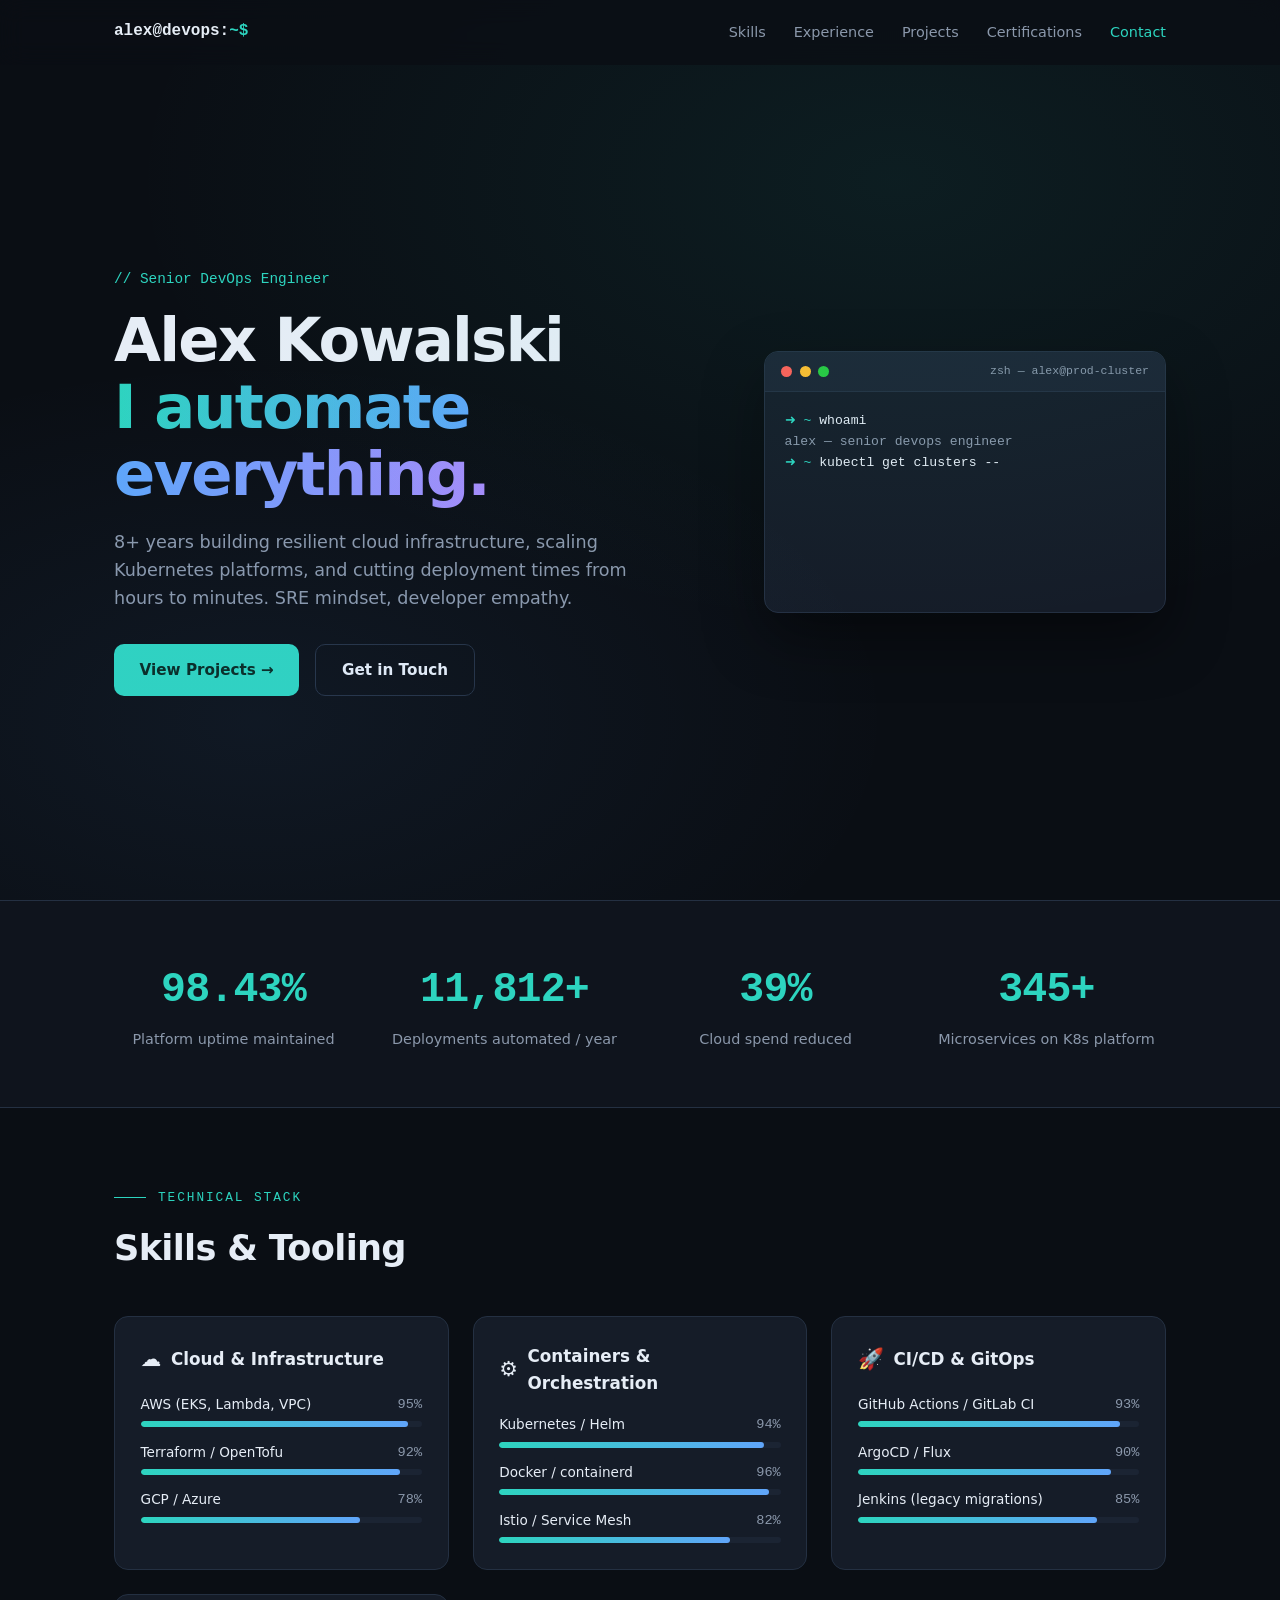
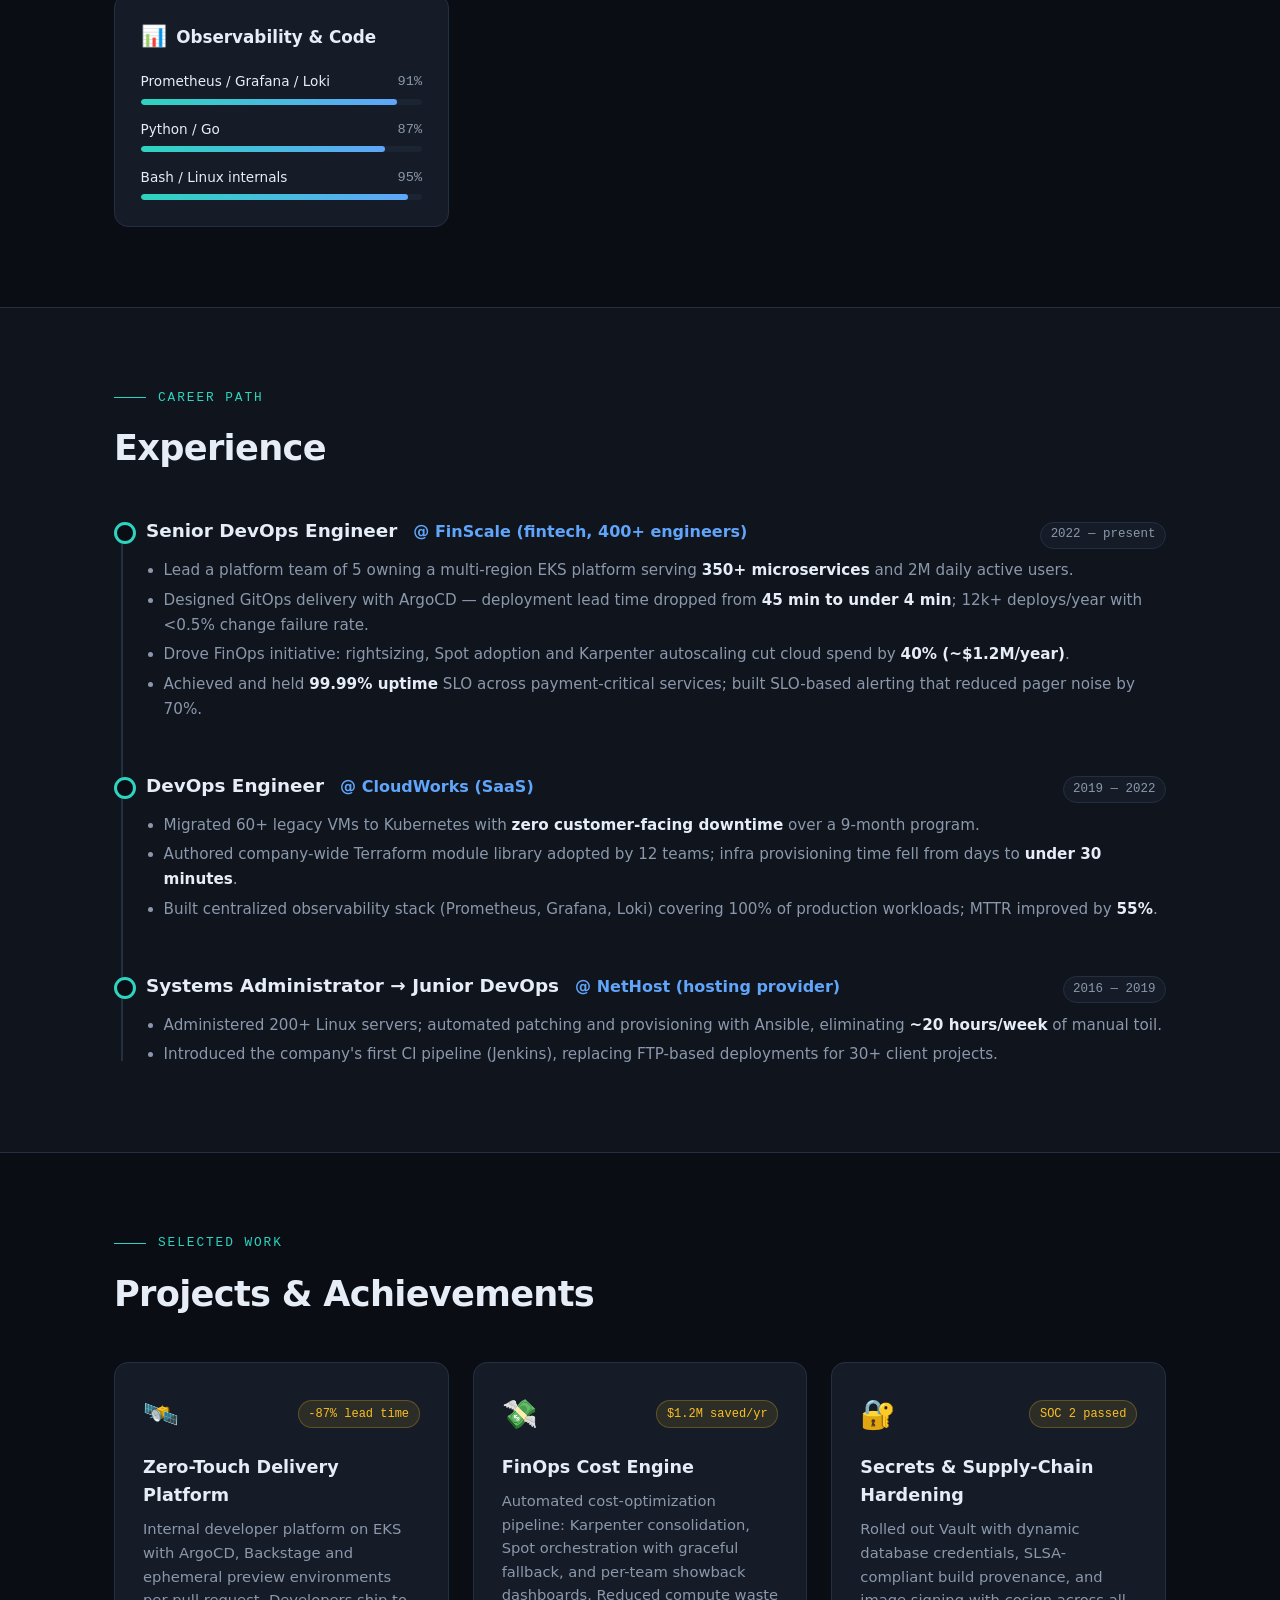
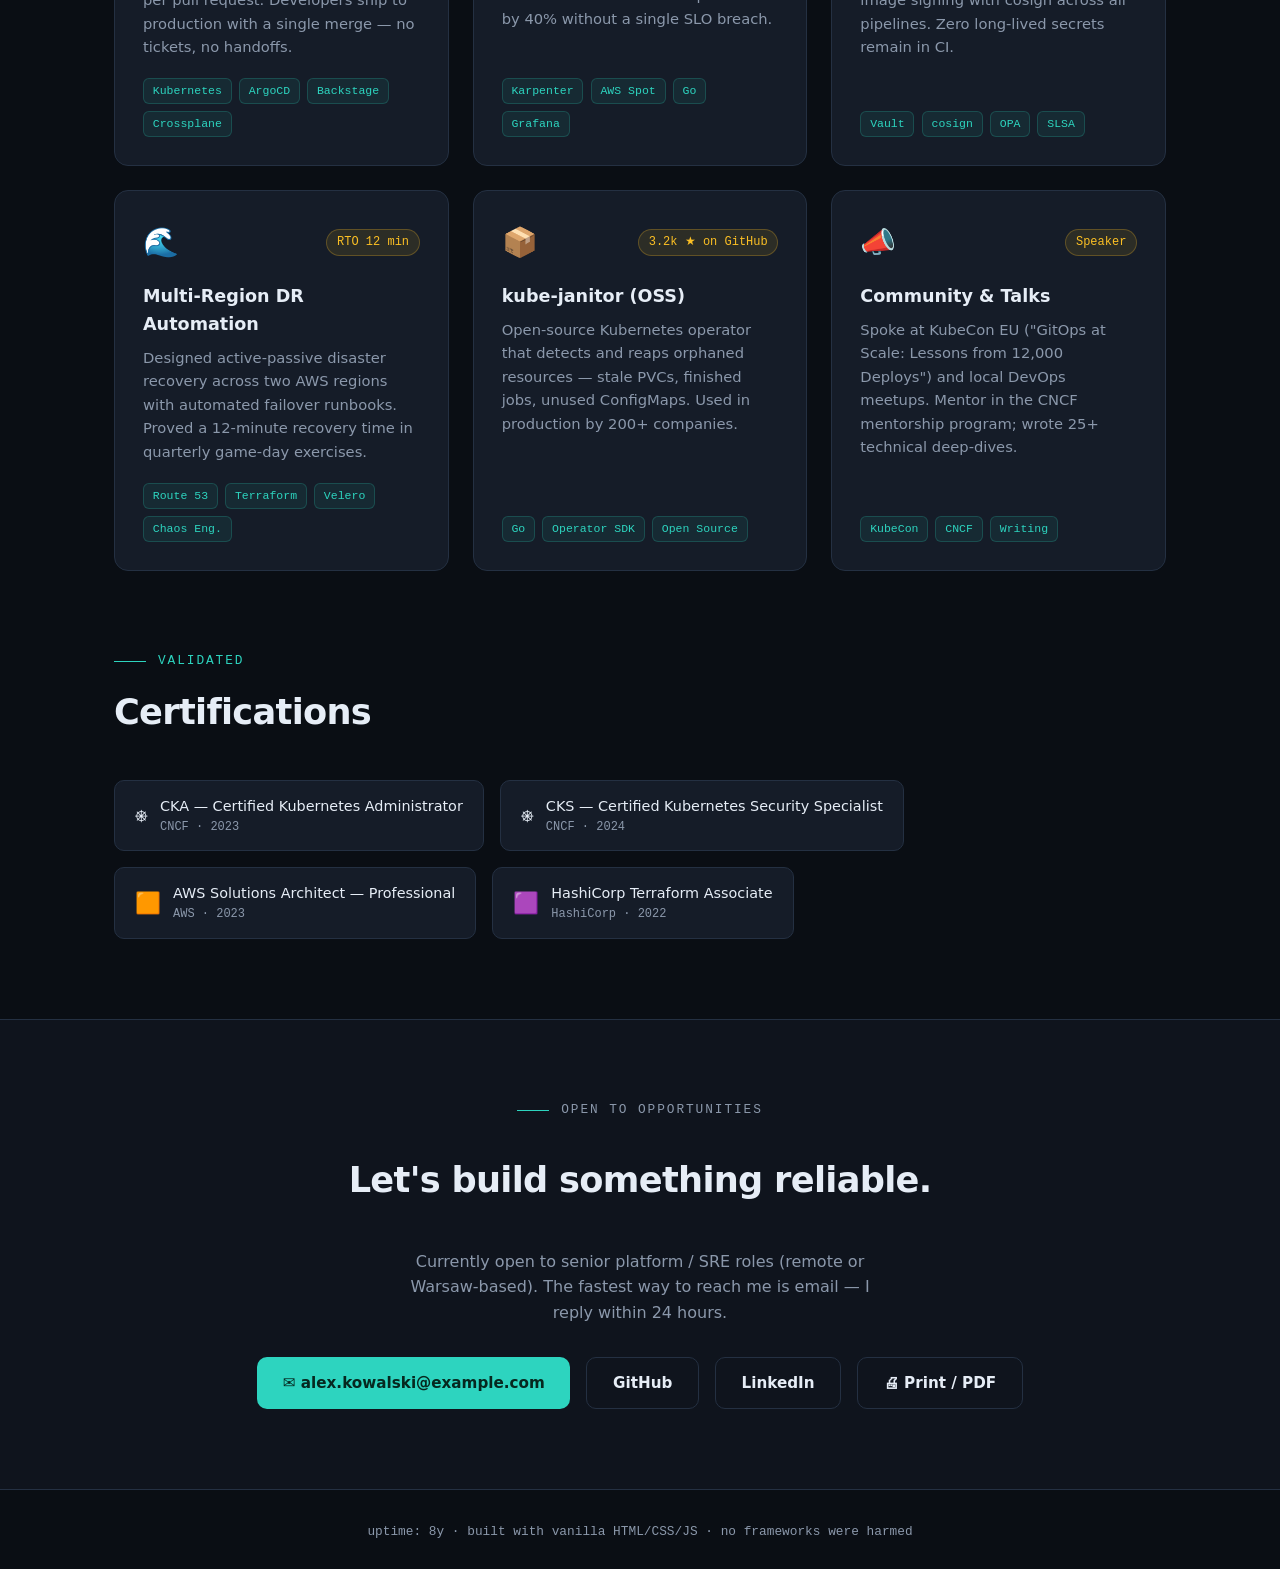
==== commit bb1a3063: "Claude Fable 5 Medium 1st iteration" ====
--- a/devops-resume.html
+++ b/devops-resume.html
@@ -1,1054 +1,885 @@
-<!doctype html>
+<!DOCTYPE html>
 <html lang="en">
-
 <head>
-  <meta charset="utf-8" />
-  <meta name="viewport" content="width=device-width, initial-scale=1" />
-  <meta name="color-scheme" content="light dark">
-  <meta name="theme-color" content="#0b1020" media="(prefers-color-scheme: dark)">
-  <meta name="theme-color" content="#f6f8fb" media="(prefers-color-scheme: light)">
-  <title>DevOps Engineer — Resume</title>
-  <meta name="description"
-    content="DevOps Engineer resume highlighting cloud, CI/CD, IaC, reliability, and automation with achievements and project portfolio." />
-
-  <style>
-    :root {
-      --bg: #0b1020;
-      --card: #10162a;
-      --elev: #141c33;
-      --text: #e6edf3;
-      --muted: #aab3c2;
-      --brand: #7c9cff;
-      --brand-2: #61dafb;
-      --accent: #23d997;
-      --danger: #ff6b6b;
-      --warn: #ffd166;
-      --ok: #81e6d9;
-      --ring: rgba(124, 156, 255, .55);
-      --border: #223154;
-      --shadow: 0 10px 30px rgba(0, 0, 0, .35), 0 1px 0 rgba(255, 255, 255, .03) inset;
-      --grid: rgba(124, 156, 255, .06);
+<meta charset="UTF-8" />
+<meta name="viewport" content="width=device-width, initial-scale=1.0" />
+<meta name="description" content="Alex Kowalski — Senior DevOps Engineer. Cloud infrastructure, Kubernetes, CI/CD, SRE." />
+<title>Alex Kowalski — Senior DevOps Engineer</title>
+<style>
+  /* ============ Design tokens ============ */
+  :root {
+    --bg: #0a0e14;
+    --bg-alt: #0f141d;
+    --surface: #151c28;
+    --surface-2: #1b2433;
+    --border: #243042;
+    --text: #e6edf6;
+    --text-dim: #8b98ab;
+    --accent: #2dd4bf;
+    --accent-2: #60a5fa;
+    --accent-3: #a78bfa;
+    --warn: #fbbf24;
+    --radius: 14px;
+    --font-mono: "JetBrains Mono", "Fira Code", Consolas, monospace;
+    --font-sans: "Inter", "Segoe UI", system-ui, -apple-system, sans-serif;
+  }
+
+  * { margin: 0; padding: 0; box-sizing: border-box; }
+
+  html { scroll-behavior: smooth; }
+
+  body {
+    background: var(--bg);
+    color: var(--text);
+    font-family: var(--font-sans);
+    line-height: 1.6;
+    -webkit-font-smoothing: antialiased;
+    overflow-x: hidden;
+  }
+
+  ::selection { background: var(--accent); color: #06281f; }
+
+  /* Accessible focus */
+  a:focus-visible, button:focus-visible {
+    outline: 2px solid var(--accent);
+    outline-offset: 3px;
+    border-radius: 4px;
+  }
+
+  .skip-link {
+    position: absolute; left: -999px; top: 0;
+    background: var(--accent); color: #06281f;
+    padding: .6rem 1rem; z-index: 100; font-weight: 600;
+  }
+  .skip-link:focus { left: 0; }
+
+  /* ============ Layout helpers ============ */
+  .container { max-width: 1100px; margin: 0 auto; padding: 0 1.5rem; }
+
+  section { padding: 5rem 0; }
+
+  .section-label {
+    font-family: var(--font-mono);
+    font-size: .8rem;
+    color: var(--accent);
+    letter-spacing: .15em;
+    text-transform: uppercase;
+    display: flex;
+    align-items: center;
+    gap: .75rem;
+    margin-bottom: .75rem;
+  }
+  .section-label::before {
+    content: "";
+    width: 2rem; height: 1px;
+    background: var(--accent);
+  }
+  h2 {
+    font-size: clamp(1.6rem, 3.5vw, 2.2rem);
+    margin-bottom: 2.5rem;
+    letter-spacing: -.02em;
+  }
+
+  /* ============ Nav ============ */
+  nav {
+    position: fixed; top: 0; left: 0; right: 0;
+    z-index: 50;
+    backdrop-filter: blur(12px);
+    background: rgba(10, 14, 20, .8);
+    border-bottom: 1px solid transparent;
+    transition: border-color .3s;
+  }
+  nav.scrolled { border-bottom-color: var(--border); }
+  .nav-inner {
+    display: flex; align-items: center; justify-content: space-between;
+    height: 64px;
+  }
+  .logo {
+    font-family: var(--font-mono);
+    font-weight: 700;
+    color: var(--text);
+    text-decoration: none;
+    font-size: 1rem;
+  }
+  .logo span { color: var(--accent); }
+  .nav-links { display: flex; gap: 1.75rem; list-style: none; }
+  .nav-links a {
+    color: var(--text-dim);
+    text-decoration: none;
+    font-size: .9rem;
+    transition: color .2s;
+  }
+  .nav-links a:hover, .nav-links a.active { color: var(--accent); }
+  .nav-toggle {
+    display: none;
+    background: none; border: none; color: var(--text);
+    font-size: 1.5rem; cursor: pointer;
+  }
+
+  /* ============ Hero ============ */
+  .hero {
+    min-height: 100vh;
+    display: flex; align-items: center;
+    position: relative;
+    padding-top: 64px;
+  }
+  .hero::before {
+    content: "";
+    position: absolute; inset: 0;
+    background:
+      radial-gradient(ellipse 60% 50% at 70% 20%, rgba(45, 212, 191, .08), transparent),
+      radial-gradient(ellipse 50% 40% at 20% 80%, rgba(96, 165, 250, .07), transparent);
+    pointer-events: none;
+  }
+  .hero-grid {
+    display: grid;
+    grid-template-columns: 1.2fr .8fr;
+    gap: 3rem;
+    align-items: center;
+    width: 100%;
+  }
+  .hero-tag {
+    font-family: var(--font-mono);
+    color: var(--accent);
+    font-size: .9rem;
+    margin-bottom: 1rem;
+  }
+  .hero h1 {
+    font-size: clamp(2.4rem, 6vw, 3.8rem);
+    line-height: 1.1;
+    letter-spacing: -.03em;
+    margin-bottom: 1.25rem;
+  }
+  .hero h1 .gradient {
+    background: linear-gradient(90deg, var(--accent), var(--accent-2), var(--accent-3));
+    -webkit-background-clip: text;
+    background-clip: text;
+    color: transparent;
+  }
+  .hero p.lead {
+    color: var(--text-dim);
+    font-size: 1.1rem;
+    max-width: 520px;
+    margin-bottom: 2rem;
+  }
+  .hero-cta { display: flex; gap: 1rem; flex-wrap: wrap; }
+  .btn {
+    display: inline-flex; align-items: center; gap: .5rem;
+    padding: .8rem 1.6rem;
+    border-radius: 10px;
+    font-weight: 600;
+    font-size: .95rem;
+    text-decoration: none;
+    transition: transform .2s, box-shadow .2s, background .2s;
+    cursor: pointer;
+    border: none;
+    font-family: var(--font-sans);
+  }
+  .btn-primary {
+    background: var(--accent);
+    color: #06281f;
+  }
+  .btn-primary:hover {
+    transform: translateY(-2px);
+    box-shadow: 0 8px 24px rgba(45, 212, 191, .3);
+  }
+  .btn-ghost {
+    background: transparent;
+    color: var(--text);
+    border: 1px solid var(--border);
+  }
+  .btn-ghost:hover { border-color: var(--accent); color: var(--accent); }
+
+  /* Terminal card */
+  .terminal {
+    background: var(--surface);
+    border: 1px solid var(--border);
+    border-radius: var(--radius);
+    overflow: hidden;
+    box-shadow: 0 24px 60px rgba(0,0,0,.45);
+    font-family: var(--font-mono);
+    font-size: .82rem;
+  }
+  .terminal-bar {
+    display: flex; align-items: center; gap: .45rem;
+    background: var(--surface-2);
+    padding: .65rem 1rem;
+    border-bottom: 1px solid var(--border);
+  }
+  .terminal-bar .dot { width: 11px; height: 11px; border-radius: 50%; }
+  .dot-r { background: #ff5f57; } .dot-y { background: #febc2e; } .dot-g { background: #28c840; }
+  .terminal-bar .title { margin-left: auto; color: var(--text-dim); font-size: .72rem; }
+  .terminal-body { padding: 1.1rem 1.2rem; min-height: 220px; }
+  .terminal-body .line { white-space: pre-wrap; word-break: break-word; }
+  .t-prompt { color: var(--accent); }
+  .t-cmd { color: var(--text); }
+  .t-out { color: var(--text-dim); }
+  .t-ok { color: #34d399; }
+  .cursor {
+    display: inline-block; width: 8px; height: 1.05em;
+    background: var(--accent);
+    vertical-align: text-bottom;
+    animation: blink 1s steps(1) infinite;
+  }
+  @keyframes blink { 50% { opacity: 0; } }
+
+  /* ============ Stats ============ */
+  .stats { background: var(--bg-alt); border-block: 1px solid var(--border); padding: 3.5rem 0; }
+  .stats-grid {
+    display: grid;
+    grid-template-columns: repeat(4, 1fr);
+    gap: 2rem;
+    text-align: center;
+  }
+  .stat-value {
+    font-family: var(--font-mono);
+    font-size: clamp(1.8rem, 4vw, 2.6rem);
+    font-weight: 700;
+    color: var(--accent);
+    letter-spacing: -.02em;
+  }
+  .stat-label { color: var(--text-dim); font-size: .9rem; margin-top: .25rem; }
+
+  /* ============ Skills ============ */
+  .skills-grid {
+    display: grid;
+    grid-template-columns: repeat(auto-fit, minmax(300px, 1fr));
+    gap: 1.5rem;
+  }
+  .skill-card {
+    background: var(--surface);
+    border: 1px solid var(--border);
+    border-radius: var(--radius);
+    padding: 1.6rem;
+    transition: transform .25s, border-color .25s;
+  }
+  .skill-card:hover { transform: translateY(-4px); border-color: var(--accent); }
+  .skill-card h3 {
+    font-size: 1.05rem;
+    margin-bottom: 1.1rem;
+    display: flex; align-items: center; gap: .6rem;
+  }
+  .skill-card h3 .icon { font-size: 1.3rem; }
+  .skill-row { margin-bottom: .9rem; }
+  .skill-row:last-child { margin-bottom: 0; }
+  .skill-row .meta {
+    display: flex; justify-content: space-between;
+    font-size: .85rem; margin-bottom: .35rem;
+  }
+  .skill-row .meta .pct { font-family: var(--font-mono); color: var(--text-dim); }
+  .bar {
+    height: 6px;
+    background: var(--surface-2);
+    border-radius: 99px;
+    overflow: hidden;
+  }
+  .bar .fill {
+    height: 100%;
+    width: 0;
+    border-radius: 99px;
+    background: linear-gradient(90deg, var(--accent), var(--accent-2));
+    transition: width 1.2s cubic-bezier(.22, 1, .36, 1);
+  }
+
+  /* ============ Experience timeline ============ */
+  .timeline { position: relative; padding-left: 2rem; }
+  .timeline::before {
+    content: "";
+    position: absolute; left: 7px; top: 6px; bottom: 6px;
+    width: 2px;
+    background: var(--border);
+  }
+  .tl-item { position: relative; padding-bottom: 2.75rem; }
+  .tl-item:last-child { padding-bottom: 0; }
+  .tl-item::before {
+    content: "";
+    position: absolute; left: -2rem; top: 6px;
+    width: 16px; height: 16px;
+    border-radius: 50%;
+    background: var(--bg);
+    border: 3px solid var(--accent);
+  }
+  .tl-head { display: flex; flex-wrap: wrap; gap: .5rem 1rem; align-items: baseline; margin-bottom: .3rem; }
+  .tl-head h3 { font-size: 1.15rem; }
+  .tl-company { color: var(--accent-2); font-weight: 600; }
+  .tl-date {
+    font-family: var(--font-mono);
+    font-size: .78rem;
+    color: var(--text-dim);
+    background: var(--surface);
+    border: 1px solid var(--border);
+    padding: .15rem .6rem;
+    border-radius: 99px;
+    margin-left: auto;
+  }
+  .tl-item ul { margin: .6rem 0 0 1.1rem; color: var(--text-dim); font-size: .95rem; }
+  .tl-item li { margin-bottom: .35rem; }
+  .tl-item li strong { color: var(--text); }
+
+  /* ============ Projects ============ */
+  .projects-grid {
+    display: grid;
+    grid-template-columns: repeat(auto-fit, minmax(320px, 1fr));
+    gap: 1.5rem;
+  }
+  .project-card {
+    background: var(--surface);
+    border: 1px solid var(--border);
+    border-radius: var(--radius);
+    padding: 1.75rem;
+    display: flex; flex-direction: column;
+    transition: transform .25s, border-color .25s, box-shadow .25s;
+  }
+  .project-card:hover {
+    transform: translateY(-5px);
+    border-color: var(--accent-2);
+    box-shadow: 0 16px 40px rgba(0,0,0,.35);
+  }
+  .project-card .head {
+    display: flex; align-items: center; justify-content: space-between;
+    margin-bottom: 1rem;
+  }
+  .project-card .head .icon { font-size: 1.8rem; }
+  .project-card .impact {
+    font-family: var(--font-mono);
+    font-size: .75rem;
+    color: var(--warn);
+    background: rgba(251, 191, 36, .1);
+    border: 1px solid rgba(251, 191, 36, .25);
+    padding: .2rem .6rem;
+    border-radius: 99px;
+  }
+  .project-card h3 { font-size: 1.1rem; margin-bottom: .5rem; }
+  .project-card p { color: var(--text-dim); font-size: .92rem; flex: 1; }
+  .tags { display: flex; flex-wrap: wrap; gap: .45rem; margin-top: 1.2rem; }
+  .tag {
+    font-family: var(--font-mono);
+    font-size: .72rem;
+    color: var(--accent);
+    background: rgba(45, 212, 191, .08);
+    border: 1px solid rgba(45, 212, 191, .2);
+    padding: .18rem .55rem;
+    border-radius: 6px;
+  }
+
+  /* ============ Certifications ============ */
+  .certs { display: flex; flex-wrap: wrap; gap: 1rem; }
+  .cert {
+    display: flex; align-items: center; gap: .75rem;
+    background: var(--surface);
+    border: 1px solid var(--border);
+    border-radius: 10px;
+    padding: .85rem 1.25rem;
+    font-size: .9rem;
+    transition: border-color .25s;
+  }
+  .cert:hover { border-color: var(--accent-3); }
+  .cert .badge { font-size: 1.3rem; }
+  .cert .sub { display: block; color: var(--text-dim); font-size: .75rem; font-family: var(--font-mono); }
+
+  /* ============ Contact / Footer ============ */
+  .contact { text-align: center; background: var(--bg-alt); border-top: 1px solid var(--border); }
+  .contact p { color: var(--text-dim); max-width: 480px; margin: 0 auto 2rem; }
+  .contact-links { display: flex; justify-content: center; gap: 1rem; flex-wrap: wrap; }
+  footer {
+    text-align: center;
+    padding: 2rem 1rem;
+    color: var(--text-dim);
+    font-size: .8rem;
+    font-family: var(--font-mono);
+    border-top: 1px solid var(--border);
+  }
+
+  /* ============ Reveal animation ============ */
+  .reveal {
+    opacity: 0;
+    transform: translateY(24px);
+    transition: opacity .7s ease, transform .7s ease;
+  }
+  .reveal.visible { opacity: 1; transform: none; }
+
+  @media (prefers-reduced-motion: reduce) {
+    html { scroll-behavior: auto; }
+    *, *::before, *::after { animation: none !important; transition: none !important; }
+    .reveal { opacity: 1; transform: none; }
+  }
+
+  /* ============ Responsive ============ */
+  @media (max-width: 860px) {
+    .hero-grid { grid-template-columns: 1fr; }
+    .stats-grid { grid-template-columns: repeat(2, 1fr); }
+    .nav-links {
+      position: absolute; top: 64px; left: 0; right: 0;
+      flex-direction: column;
+      background: var(--bg-alt);
+      border-bottom: 1px solid var(--border);
+      padding: 1rem 1.5rem;
+      display: none;
     }
-
-    @media (prefers-color-scheme: light) {
-      :root {
-        --bg: #f6f8fb;
-        --card: #ffffff;
-        --elev: #f1f5ff;
-        --text: #0e1726;
-        --muted: #5a6b87;
-        --brand: #3451ff;
-        --brand-2: #0ea5e9;
-        --accent: #0bbf7a;
-        --danger: #dc2626;
-        --warn: #b45309;
-        --ok: #059669;
-        --ring: rgba(52, 81, 255, .25);
-        --border: #e6eaf3;
-        --shadow: 0 10px 30px rgba(24, 35, 70, .08), 0 1px 0 rgba(0, 0, 0, .02) inset;
-        --grid: rgba(52, 81, 255, .05);
+    .nav-links.open { display: flex; }
+    .nav-toggle { display: block; }
+    .tl-date { margin-left: 0; }
+  }
+
+  /* ============ Print ============ */
+  @media print {
+    nav, .hero-cta, .terminal, .contact, footer { display: none; }
+    body { background: #fff; color: #111; }
+    section { padding: 1.5rem 0; }
+    .skill-card, .project-card, .cert { border-color: #ccc; background: #fff; box-shadow: none; }
+    .stat-value, .section-label { color: #0b7c6e; }
+    .hero { min-height: auto; }
+  }
+</style>
+</head>
+<body>
+
+<a href="#main" class="skip-link">Skip to content</a>
+
+<nav id="nav" aria-label="Main navigation">
+  <div class="container nav-inner">
+    <a href="#" class="logo">alex@devops:<span>~$</span></a>
+    <button class="nav-toggle" id="navToggle" aria-label="Toggle menu" aria-expanded="false">☰</button>
+    <ul class="nav-links" id="navLinks">
+      <li><a href="#skills">Skills</a></li>
+      <li><a href="#experience">Experience</a></li>
+      <li><a href="#projects">Projects</a></li>
+      <li><a href="#certs">Certifications</a></li>
+      <li><a href="#contact">Contact</a></li>
+    </ul>
+  </div>
+</nav>
+
+<main id="main">
+
+  <!-- ============ HERO ============ -->
+  <header class="hero">
+    <div class="container hero-grid">
+      <div>
+        <p class="hero-tag">// Senior DevOps Engineer</p>
+        <h1>Alex Kowalski<br /><span class="gradient">I automate everything.</span></h1>
+        <p class="lead">
+          8+ years building resilient cloud infrastructure, scaling Kubernetes platforms,
+          and cutting deployment times from hours to minutes. SRE mindset, developer empathy.
+        </p>
+        <div class="hero-cta">
+          <a href="#projects" class="btn btn-primary">View Projects →</a>
+          <a href="#contact" class="btn btn-ghost">Get in Touch</a>
+        </div>
+      </div>
+      <div class="terminal" aria-hidden="true">
+        <div class="terminal-bar">
+          <span class="dot dot-r"></span><span class="dot dot-y"></span><span class="dot dot-g"></span>
+          <span class="title">zsh — alex@prod-cluster</span>
+        </div>
+        <div class="terminal-body" id="termBody"></div>
+      </div>
+    </div>
+  </header>
+
+  <!-- ============ STATS ============ -->
+  <section class="stats" aria-label="Career statistics">
+    <div class="container stats-grid">
+      <div class="reveal">
+        <div class="stat-value" data-count="99.99" data-decimals="2" data-suffix="%">0</div>
+        <div class="stat-label">Platform uptime maintained</div>
+      </div>
+      <div class="reveal">
+        <div class="stat-value" data-count="12000" data-suffix="+">0</div>
+        <div class="stat-label">Deployments automated / year</div>
+      </div>
+      <div class="reveal">
+        <div class="stat-value" data-count="40" data-suffix="%">0</div>
+        <div class="stat-label">Cloud spend reduced</div>
+      </div>
+      <div class="reveal">
+        <div class="stat-value" data-count="350" data-suffix="+">0</div>
+        <div class="stat-label">Microservices on K8s platform</div>
+      </div>
+    </div>
+  </section>
+
+  <!-- ============ SKILLS ============ -->
+  <section id="skills">
+    <div class="container">
+      <p class="section-label">Technical Stack</p>
+      <h2>Skills &amp; Tooling</h2>
+      <div class="skills-grid">
+        <div class="skill-card reveal">
+          <h3><span class="icon">☁️</span> Cloud &amp; Infrastructure</h3>
+          <div class="skill-row">
+            <div class="meta"><span>AWS (EKS, Lambda, VPC)</span><span class="pct">95%</span></div>
+            <div class="bar"><div class="fill" data-width="95"></div></div>
+          </div>
+          <div class="skill-row">
+            <div class="meta"><span>Terraform / OpenTofu</span><span class="pct">92%</span></div>
+            <div class="bar"><div class="fill" data-width="92"></div></div>
+          </div>
+          <div class="skill-row">
+            <div class="meta"><span>GCP / Azure</span><span class="pct">78%</span></div>
+            <div class="bar"><div class="fill" data-width="78"></div></div>
+          </div>
+        </div>
+        <div class="skill-card reveal">
+          <h3><span class="icon">⚙️</span> Containers &amp; Orchestration</h3>
+          <div class="skill-row">
+            <div class="meta"><span>Kubernetes / Helm</span><span class="pct">94%</span></div>
+            <div class="bar"><div class="fill" data-width="94"></div></div>
+          </div>
+          <div class="skill-row">
+            <div class="meta"><span>Docker / containerd</span><span class="pct">96%</span></div>
+            <div class="bar"><div class="fill" data-width="96"></div></div>
+          </div>
+          <div class="skill-row">
+            <div class="meta"><span>Istio / Service Mesh</span><span class="pct">82%</span></div>
+            <div class="bar"><div class="fill" data-width="82"></div></div>
+          </div>
+        </div>
+        <div class="skill-card reveal">
+          <h3><span class="icon">🚀</span> CI/CD &amp; GitOps</h3>
+          <div class="skill-row">
+            <div class="meta"><span>GitHub Actions / GitLab CI</span><span class="pct">93%</span></div>
+            <div class="bar"><div class="fill" data-width="93"></div></div>
+          </div>
+          <div class="skill-row">
+            <div class="meta"><span>ArgoCD / Flux</span><span class="pct">90%</span></div>
+            <div class="bar"><div class="fill" data-width="90"></div></div>
+          </div>
+          <div class="skill-row">
+            <div class="meta"><span>Jenkins (legacy migrations)</span><span class="pct">85%</span></div>
+            <div class="bar"><div class="fill" data-width="85"></div></div>
+          </div>
+        </div>
+        <div class="skill-card reveal">
+          <h3><span class="icon">📊</span> Observability &amp; Code</h3>
+          <div class="skill-row">
+            <div class="meta"><span>Prometheus / Grafana / Loki</span><span class="pct">91%</span></div>
+            <div class="bar"><div class="fill" data-width="91"></div></div>
+          </div>
+          <div class="skill-row">
+            <div class="meta"><span>Python / Go</span><span class="pct">87%</span></div>
+            <div class="bar"><div class="fill" data-width="87"></div></div>
+          </div>
+          <div class="skill-row">
+            <div class="meta"><span>Bash / Linux internals</span><span class="pct">95%</span></div>
+            <div class="bar"><div class="fill" data-width="95"></div></div>
+          </div>
+        </div>
+      </div>
+    </div>
+  </section>
+
+  <!-- ============ EXPERIENCE ============ -->
+  <section id="experience" style="background: var(--bg-alt); border-block: 1px solid var(--border);">
+    <div class="container">
+      <p class="section-label">Career Path</p>
+      <h2>Experience</h2>
+      <div class="timeline">
+        <div class="tl-item reveal">
+          <div class="tl-head">
+            <h3>Senior DevOps Engineer</h3>
+            <span class="tl-company">@ FinScale (fintech, 400+ engineers)</span>
+            <span class="tl-date">2022 — present</span>
+          </div>
+          <ul>
+            <li>Lead a platform team of 5 owning a multi-region EKS platform serving <strong>350+ microservices</strong> and 2M daily active users.</li>
+            <li>Designed GitOps delivery with ArgoCD — deployment lead time dropped from <strong>45 min to under 4 min</strong>; 12k+ deploys/year with &lt;0.5% change failure rate.</li>
+            <li>Drove FinOps initiative: rightsizing, Spot adoption and Karpenter autoscaling cut cloud spend by <strong>40% (~$1.2M/year)</strong>.</li>
+            <li>Achieved and held <strong>99.99% uptime</strong> SLO across payment-critical services; built SLO-based alerting that reduced pager noise by 70%.</li>
+          </ul>
+        </div>
+        <div class="tl-item reveal">
+          <div class="tl-head">
+            <h3>DevOps Engineer</h3>
+            <span class="tl-company">@ CloudWorks (SaaS)</span>
+            <span class="tl-date">2019 — 2022</span>
+          </div>
+          <ul>
+            <li>Migrated 60+ legacy VMs to Kubernetes with <strong>zero customer-facing downtime</strong> over a 9-month program.</li>
+            <li>Authored company-wide Terraform module library adopted by 12 teams; infra provisioning time fell from days to <strong>under 30 minutes</strong>.</li>
+            <li>Built centralized observability stack (Prometheus, Grafana, Loki) covering 100% of production workloads; MTTR improved by <strong>55%</strong>.</li>
+          </ul>
+        </div>
+        <div class="tl-item reveal">
+          <div class="tl-head">
+            <h3>Systems Administrator → Junior DevOps</h3>
+            <span class="tl-company">@ NetHost (hosting provider)</span>
+            <span class="tl-date">2016 — 2019</span>
+          </div>
+          <ul>
+            <li>Administered 200+ Linux servers; automated patching and provisioning with Ansible, eliminating <strong>~20 hours/week</strong> of manual toil.</li>
+            <li>Introduced the company's first CI pipeline (Jenkins), replacing FTP-based deployments for 30+ client projects.</li>
+          </ul>
+        </div>
+      </div>
+    </div>
+  </section>
+
+  <!-- ============ PROJECTS ============ -->
+  <section id="projects">
+    <div class="container">
+      <p class="section-label">Selected Work</p>
+      <h2>Projects &amp; Achievements</h2>
+      <div class="projects-grid">
+        <article class="project-card reveal">
+          <div class="head"><span class="icon">🛰️</span><span class="impact">-87% lead time</span></div>
+          <h3>Zero-Touch Delivery Platform</h3>
+          <p>Internal developer platform on EKS with ArgoCD, Backstage and ephemeral preview environments per pull request. Developers ship to production with a single merge — no tickets, no handoffs.</p>
+          <div class="tags">
+            <span class="tag">Kubernetes</span><span class="tag">ArgoCD</span><span class="tag">Backstage</span><span class="tag">Crossplane</span>
+          </div>
+        </article>
+        <article class="project-card reveal">
+          <div class="head"><span class="icon">💸</span><span class="impact">$1.2M saved/yr</span></div>
+          <h3>FinOps Cost Engine</h3>
+          <p>Automated cost-optimization pipeline: Karpenter consolidation, Spot orchestration with graceful fallback, and per-team showback dashboards. Reduced compute waste by 40% without a single SLO breach.</p>
+          <div class="tags">
+            <span class="tag">Karpenter</span><span class="tag">AWS Spot</span><span class="tag">Go</span><span class="tag">Grafana</span>
+          </div>
+        </article>
+        <article class="project-card reveal">
+          <div class="head"><span class="icon">🔐</span><span class="impact">SOC 2 passed</span></div>
+          <h3>Secrets &amp; Supply-Chain Hardening</h3>
+          <p>Rolled out Vault with dynamic database credentials, SLSA-compliant build provenance, and image signing with cosign across all pipelines. Zero long-lived secrets remain in CI.</p>
+          <div class="tags">
+            <span class="tag">Vault</span><span class="tag">cosign</span><span class="tag">OPA</span><span class="tag">SLSA</span>
+          </div>
+        </article>
+        <article class="project-card reveal">
+          <div class="head"><span class="icon">🌊</span><span class="impact">RTO 12 min</span></div>
+          <h3>Multi-Region DR Automation</h3>
+          <p>Designed active-passive disaster recovery across two AWS regions with automated failover runbooks. Proved a 12-minute recovery time in quarterly game-day exercises.</p>
+          <div class="tags">
+            <span class="tag">Route 53</span><span class="tag">Terraform</span><span class="tag">Velero</span><span class="tag">Chaos Eng.</span>
+          </div>
+        </article>
+        <article class="project-card reveal">
+          <div class="head"><span class="icon">📦</span><span class="impact">3.2k ★ on GitHub</span></div>
+          <h3>kube-janitor (OSS)</h3>
+          <p>Open-source Kubernetes operator that detects and reaps orphaned resources — stale PVCs, finished jobs, unused ConfigMaps. Used in production by 200+ companies.</p>
+          <div class="tags">
+            <span class="tag">Go</span><span class="tag">Operator SDK</span><span class="tag">Open Source</span>
+          </div>
+        </article>
+        <article class="project-card reveal">
+          <div class="head"><span class="icon">📣</span><span class="impact">Speaker</span></div>
+          <h3>Community &amp; Talks</h3>
+          <p>Spoke at KubeCon EU ("GitOps at Scale: Lessons from 12,000 Deploys") and local DevOps meetups. Mentor in the CNCF mentorship program; wrote 25+ technical deep-dives.</p>
+          <div class="tags">
+            <span class="tag">KubeCon</span><span class="tag">CNCF</span><span class="tag">Writing</span>
+          </div>
+        </article>
+      </div>
+    </div>
+  </section>
+
+  <!-- ============ CERTIFICATIONS ============ -->
+  <section id="certs" style="padding-top: 0;">
+    <div class="container">
+      <p class="section-label">Validated</p>
+      <h2>Certifications</h2>
+      <div class="certs">
+        <div class="cert reveal"><span class="badge">⎈</span><span>CKA — Certified Kubernetes Administrator<span class="sub">CNCF · 2023</span></span></div>
+        <div class="cert reveal"><span class="badge">⎈</span><span>CKS — Certified Kubernetes Security Specialist<span class="sub">CNCF · 2024</span></span></div>
+        <div class="cert reveal"><span class="badge">🟧</span><span>AWS Solutions Architect — Professional<span class="sub">AWS · 2023</span></span></div>
+        <div class="cert reveal"><span class="badge">🟪</span><span>HashiCorp Terraform Associate<span class="sub">HashiCorp · 2022</span></span></div>
+      </div>
+    </div>
+  </section>
+
+  <!-- ============ CONTACT ============ -->
+  <section id="contact" class="contact">
+    <div class="container">
+      <p class="section-label" style="justify-content: center;">Open to Opportunities</p>
+      <h2>Let's build something reliable.</h2>
+      <p>Currently open to senior platform / SRE roles (remote or Warsaw-based). The fastest way to reach me is email — I reply within 24 hours.</p>
+      <div class="contact-links">
+        <a class="btn btn-primary" href="mailto:alex.kowalski@example.com">✉ alex.kowalski@example.com</a>
+        <a class="btn btn-ghost" href="https://github.com/" target="_blank" rel="noopener noreferrer">GitHub</a>
+        <a class="btn btn-ghost" href="https://www.linkedin.com/" target="_blank" rel="noopener noreferrer">LinkedIn</a>
+        <button class="btn btn-ghost" id="printBtn" type="button">🖨 Print / PDF</button>
+      </div>
+    </div>
+  </section>
+
+</main>
+
+<footer>
+  <span>uptime: 8y · built with vanilla HTML/CSS/JS · no frameworks were harmed</span>
+</footer>
+
+<script>
+(function () {
+  "use strict";
+
+  var prefersReducedMotion = window.matchMedia("(prefers-reduced-motion: reduce)").matches;
+
+  /* ---- Nav: scrolled state + mobile toggle + active link ---- */
+  var nav = document.getElementById("nav");
+  var navToggle = document.getElementById("navToggle");
+  var navLinks = document.getElementById("navLinks");
+
+  window.addEventListener("scroll", function () {
+    nav.classList.toggle("scrolled", window.scrollY > 10);
+  }, { passive: true });
+
+  navToggle.addEventListener("click", function () {
+    var open = navLinks.classList.toggle("open");
+    navToggle.setAttribute("aria-expanded", open ? "true" : "false");
+  });
+  navLinks.addEventListener("click", function (e) {
+    if (e.target.tagName === "A") {
+      navLinks.classList.remove("open");
+      navToggle.setAttribute("aria-expanded", "false");
+    }
+  });
+
+  var sections = Array.prototype.slice.call(document.querySelectorAll("section[id], header.hero"));
+  var linkMap = {};
+  navLinks.querySelectorAll("a[href^='#']").forEach(function (a) {
+    linkMap[a.getAttribute("href").slice(1)] = a;
+  });
+  var spy = new IntersectionObserver(function (entries) {
+    entries.forEach(function (entry) {
+      var link = linkMap[entry.target.id];
+      if (!link) return;
+      if (entry.isIntersecting) {
+        Object.keys(linkMap).forEach(function (k) { linkMap[k].classList.remove("active"); });
+        link.classList.add("active");
+      }
+    });
+  }, { rootMargin: "-40% 0px -55% 0px" });
+  sections.forEach(function (s) { spy.observe(s); });
+
+  /* ---- Reveal on scroll ---- */
+  var revealObserver = new IntersectionObserver(function (entries, obs) {
+    entries.forEach(function (entry) {
+      if (entry.isIntersecting) {
+        entry.target.classList.add("visible");
+        obs.unobserve(entry.target);
+      }
+    });
+  }, { threshold: 0.15 });
+  document.querySelectorAll(".reveal").forEach(function (el) { revealObserver.observe(el); });
+
+  /* ---- Animated counters ---- */
+  function animateCount(el) {
+    var target = parseFloat(el.dataset.count);
+    var decimals = parseInt(el.dataset.decimals || "0", 10);
+    var suffix = el.dataset.suffix || "";
+    if (prefersReducedMotion) {
+      el.textContent = target.toLocaleString("en-US", { minimumFractionDigits: decimals, maximumFractionDigits: decimals }) + suffix;
+      return;
+    }
+    var duration = 1600;
+    var start = null;
+    function step(ts) {
+      if (!start) start = ts;
+      var progress = Math.min((ts - start) / duration, 1);
+      var eased = 1 - Math.pow(1 - progress, 3);
+      var value = target * eased;
+      el.textContent = value.toLocaleString("en-US", { minimumFractionDigits: decimals, maximumFractionDigits: decimals }) + suffix;
+      if (progress < 1) requestAnimationFrame(step);
+    }
+    requestAnimationFrame(step);
+  }
+  var countObserver = new IntersectionObserver(function (entries, obs) {
+    entries.forEach(function (entry) {
+      if (entry.isIntersecting) {
+        animateCount(entry.target);
+        obs.unobserve(entry.target);
+      }
+    });
+  }, { threshold: 0.6 });
+  document.querySelectorAll("[data-count]").forEach(function (el) { countObserver.observe(el); });
+
+  /* ---- Skill bars ---- */
+  var barObserver = new IntersectionObserver(function (entries, obs) {
+    entries.forEach(function (entry) {
+      if (entry.isIntersecting) {
+        entry.target.querySelectorAll(".fill").forEach(function (fill) {
+          fill.style.width = fill.dataset.width + "%";
+        });
+        obs.unobserve(entry.target);
+      }
+    });
+  }, { threshold: 0.3 });
+  document.querySelectorAll(".skill-card").forEach(function (card) { barObserver.observe(card); });
+
+  /* ---- Terminal typing animation ---- */
+  var termBody = document.getElementById("termBody");
+  var script = [
+    { type: "cmd", text: "whoami" },
+    { type: "out", text: "alex — senior devops engineer" },
+    { type: "cmd", text: "kubectl get clusters --all-regions" },
+    { type: "out", text: "prod-eu-1    READY   nodes=42   uptime=99.99%" },
+    { type: "out", text: "prod-us-1    READY   nodes=38   uptime=99.99%" },
+    { type: "cmd", text: "terraform plan -out=career.tfplan" },
+    { type: "ok",  text: "Plan: 8 years experience to add, 0 to destroy." },
+    { type: "cmd", text: "./hire-me.sh --role senior-platform" }
+  ];
+
+  function renderLine(entry, container) {
+    var line = document.createElement("div");
+    line.className = "line";
+    if (entry.type === "cmd") {
+      var prompt = document.createElement("span");
+      prompt.className = "t-prompt";
+      prompt.textContent = "➜ ~ ";
+      line.appendChild(prompt);
+      var cmd = document.createElement("span");
+      cmd.className = "t-cmd";
+      line.appendChild(cmd);
+      container.appendChild(line);
+      return cmd;
+    }
+    line.className = "line " + (entry.type === "ok" ? "t-ok" : "t-out");
+    container.appendChild(line);
+    return line;
+  }
+
+  function playTerminal() {
+    if (prefersReducedMotion) {
+      script.forEach(function (entry) {
+        var el = renderLine(entry, termBody);
+        el.textContent = entry.text;
+      });
+      return;
+    }
+    var i = 0;
+    function next() {
+      if (i >= script.length) {
+        var c = document.createElement("span");
+        c.className = "cursor";
+        termBody.appendChild(c);
+        return;
+      }
+      var entry = script[i++];
+      var el = renderLine(entry, termBody);
+      if (entry.type === "cmd") {
+        var ch = 0;
+        (function typeChar() {
+          if (ch < entry.text.length) {
+            el.textContent += entry.text.charAt(ch++);
+            setTimeout(typeChar, 28 + Math.random() * 40);
+          } else {
+            setTimeout(next, 300);
+          }
+        })();
+      } else {
+        el.textContent = entry.text;
+        setTimeout(next, 220);
       }
     }
-
-    * {
-      box-sizing: border-box;
-    }
-
-    html,
-    body {
-      height: 100%;
-    }
-
-    body {
-      margin: 0;
-      font-family: ui-sans-serif, system-ui, -apple-system, Segoe UI, Roboto, Ubuntu, Cantarell, Noto Sans, Helvetica Neue, Arial, "Apple Color Emoji", "Segoe UI Emoji";
-      color: var(--text);
-      background:
-        radial-gradient(1200px 600px at 110% -10%, rgba(124, 156, 255, .20), transparent 40%),
-        radial-gradient(1000px 500px at -10% 110%, rgba(35, 217, 151, .12), transparent 45%),
-        repeating-linear-gradient(0deg, transparent 0 28px, var(--grid) 28px 29px),
-        repeating-linear-gradient(90deg, transparent 0 28px, var(--grid) 28px 29px),
-        var(--bg);
-      line-height: 1.6;
-      letter-spacing: .2px;
-      background-size: auto, auto, 100% 100%, 100% 100%, auto;
-      animation: gridMove 24s linear infinite;
-    }
-
-    @keyframes gridMove {
-      to {
-        background-position: 0 0, 0 0, 0 28px, 28px 0, 0 0;
-      }
-    }
-
-    @keyframes floatUp {
-      0% {
-        transform: translateY(0px);
-      }
-
-      50% {
-        transform: translateY(-6px);
-      }
-
-      100% {
-        transform: translateY(0);
-      }
-    }
-
-    @keyframes glowPulse {
-
-      0%,
-      100% {
-        box-shadow: 0 10px 30px rgba(0, 0, 0, .35), 0 0 0 0 rgba(124, 156, 255, .0);
-      }
-
-      50% {
-        box-shadow: 0 14px 40px rgba(0, 0, 0, .4), 0 0 0 6px rgba(124, 156, 255, .08);
-      }
-    }
-
-    a {
-      color: var(--brand);
-      text-decoration: none;
-    }
-
-    a:hover {
-      text-decoration: underline;
-    }
-
-    /* Screen-reader only utility */
-    .sr-only {
-      position: absolute;
-      width: 1px;
-      height: 1px;
-      padding: 0;
-      margin: -1px;
-      overflow: hidden;
-      clip: rect(0, 0, 1px, 1px);
-      white-space: nowrap;
-      border: 0;
-    }
-
-    /* Global focus styles */
-    :focus-visible {
-      outline: 2px solid var(--ring);
-      outline-offset: 2px;
-      border-radius: 6px;
-    }
-
-    /* Skip link */
-    .skip-link {
-      position: fixed;
-      left: 12px;
-      top: -50px;
-      background: var(--card);
-      color: var(--text);
-      border: 1px solid var(--border);
-      padding: 10px 14px;
-      border-radius: 10px;
-      box-shadow: var(--shadow);
-      z-index: 60;
-      transition: top .2s ease;
-    }
-
-    .skip-link:focus {
-      top: 12px;
-    }
-
-    .shell {
-      max-width: 1100px;
-      margin: 0 auto;
-      padding: 28px 20px 64px;
-      position: relative;
-      z-index: 2;
-    }
-
-    /* Header */
-    header {
-      position: sticky;
-      top: 0;
-      z-index: 30;
-      background: linear-gradient(to bottom, color-mix(in oklab, var(--bg) 96%, transparent), transparent);
-      backdrop-filter: blur(10px);
-    }
-
-    .navbar {
-      display: grid;
-      grid-template-columns: 1fr auto 1fr;
-      align-items: center;
-      gap: 12px;
-      padding: 14px 0 10px;
-    }
-
-    .brand {
-      display: flex;
-      align-items: center;
-      gap: 10px;
-      font-weight: 800;
-      letter-spacing: .4px;
-      font-size: 18px;
-    }
-
-    .brand .dot {
-      width: 12px;
-      height: 12px;
-      border-radius: 50%;
-      background: linear-gradient(135deg, var(--brand), var(--accent));
-      box-shadow: 0 0 0 4px color-mix(in oklab, var(--brand) 25%, transparent);
-    }
-
-    .nav-actions {
-      justify-self: end;
-      display: flex;
-      align-items: center;
-      gap: 10px;
-    }
-
-    .btn {
-      border: 1px solid var(--border);
-      background: linear-gradient(180deg, color-mix(in oklab, var(--card) 85%, #fff 5%), var(--card));
-      color: var(--text);
-      padding: 10px 14px;
-      border-radius: 10px;
-      box-shadow: var(--shadow);
-      display: inline-flex;
-      align-items: center;
-      gap: 10px;
-      cursor: pointer;
-      transition: .2s ease;
-    }
-
-    .btn:hover {
-      transform: translateY(-1px);
-      box-shadow: 0 14px 34px rgba(0, 0, 0, .15);
-    }
-
-    .btn.primary {
-      border-color: color-mix(in oklab, var(--brand) 40%, var(--border));
-      outline: 2px solid transparent;
-    }
-
-    .btn.primary:focus-visible {
-      outline: 2px solid var(--ring);
-      outline-offset: 2px;
-    }
-
-    .btn {
-      position: relative;
-      overflow: hidden;
-    }
-
-    .btn:after {
-      content: "";
-      position: absolute;
-      inset: 0;
-      background: radial-gradient(120px 120px at var(--mx, 50%) var(--my, 50%), color-mix(in oklab, var(--brand) 20%, transparent), transparent 60%);
-      opacity: 0;
-      transition: opacity .25s;
-    }
-
-    .btn:hover:after {
-      opacity: .7;
-    }
-
-    .pill {
-      display: inline-flex;
-      gap: 8px;
-      align-items: center;
-      font-size: 12px;
-      padding: 4px 10px;
-      border-radius: 999px;
-      border: 1px solid var(--border);
-      background: linear-gradient(180deg, color-mix(in oklab, var(--elev) 85%, #fff 3%), var(--elev));
-    }
-
-    /* Hero */
-    .hero {
-      margin-top: 14px;
-      display: grid;
-      grid-template-columns: 1.1fr .9fr;
-      gap: 22px;
-    }
-
-    .card {
-      border: 1px solid var(--border);
-      background: linear-gradient(180deg, color-mix(in oklab, var(--card) 85%, #fff 5%), var(--card));
-      border-radius: 16px;
-      box-shadow: var(--shadow);
-      transition: transform .25s ease, box-shadow .25s ease, border-color .25s ease;
-      will-change: transform;
-    }
-
-    .card:hover {
-      transform: translateY(-3px);
-      border-color: color-mix(in oklab, var(--brand) 35%, var(--border));
-      box-shadow: 0 18px 48px rgba(0, 0, 0, .22);
-    }
-
-    .hero .identity {
-      padding: 24px;
-      display: grid;
-      gap: 14px;
-    }
-
-    .title {
-      font-size: clamp(26px, 3vw, 34px);
-      line-height: 1.15;
-      font-weight: 900;
-      letter-spacing: .2px;
-    }
-
-    .subtitle {
-      color: var(--muted);
-      font-size: 14px;
-    }
-
-    .tags {
-      display: flex;
-      flex-wrap: wrap;
-      gap: 10px;
-    }
-
-    .quick-stats {
-      padding: 18px;
-      display: grid;
-      grid-template-columns: repeat(3, 1fr);
-      gap: 12px;
-    }
-
-    .stat {
-      border-radius: 14px;
-      padding: 16px;
-      border: 1px dashed var(--border);
-      background: linear-gradient(180deg, color-mix(in oklab, var(--elev) 90%, #fff 2%), var(--elev));
-    }
-
-    .stat h3 {
-      margin: 0;
-      font-size: 22px;
-    }
-
-    .stat p {
-      margin: 4px 0 0;
-      color: var(--muted);
-      font-size: 12px;
-    }
-
-    /* Grid */
-    .grid {
-      display: grid;
-      grid-template-columns: 1fr 1fr;
-      gap: 22px;
-      margin-top: 22px;
-    }
-
-    /* Sections */
-    section {
-      display: grid;
-      gap: 12px;
-    }
-
-    h2 {
-      font-size: 18px;
-      letter-spacing: .4px;
-      margin: 0;
-      position: relative;
-    }
-
-    h2::after {
-      content: "";
-      position: absolute;
-      left: 0;
-      bottom: -6px;
-      height: 2px;
-      width: 20%;
-      background: linear-gradient(90deg, var(--brand), transparent);
-      border-radius: 2px;
-      transform-origin: left;
-      transform: scaleX(.6);
-      opacity: .6;
-      transition: transform .6s cubic-bezier(.22, 1, .36, 1);
-    }
-
-    .section-card {
-      padding: 18px;
-    }
-
-    /* Skills */
-    .skills {
-      display: grid;
-      gap: 12px;
-    }
-
-    .skill {
-      display: grid;
-      gap: 8px;
-    }
-
-    .skill-top {
-      display: flex;
-      justify-content: space-between;
-      align-items: baseline;
-    }
-
-    .bar {
-      height: 10px;
-      border-radius: 999px;
-      background: color-mix(in oklab, var(--elev) 65%, transparent);
-      overflow: hidden;
-      border: 1px solid var(--border);
-    }
-
-    .bar>span {
-      display: block;
-      height: 100%;
-      width: 0;
-      border-radius: 999px;
-      background: linear-gradient(90deg, var(--brand), var(--accent));
-      box-shadow: inset 0 0 10px rgba(0, 0, 0, .2);
-      transition: width 1.2s cubic-bezier(.22, 1, .36, 1);
-    }
-
-    /* Timeline */
-    .timeline {
-      position: relative;
-      padding-left: 20px;
-    }
-
-    .timeline:before {
-      content: "";
-      position: absolute;
-      left: 8px;
-      top: 0;
-      bottom: 0;
-      width: 2px;
-      background: linear-gradient(180deg, var(--brand), transparent);
-      opacity: .5;
-    }
-
-    .event {
-      position: relative;
-      padding: 10px 10px 10px 16px;
-      border-left: 2px solid transparent;
-    }
-
-    .event:before {
-      content: "";
-      position: absolute;
-      left: -2px;
-      top: 14px;
-      width: 10px;
-      height: 10px;
-      border-radius: 999px;
-      background: var(--brand);
-      box-shadow: 0 0 0 4px color-mix(in oklab, var(--brand) 25%, transparent);
-    }
-
-    .event h3 {
-      margin: 0;
-      font-size: 14px;
-    }
-
-    .event small {
-      color: var(--muted);
-    }
-
-    .event ul {
-      margin: 8px 0 0 16px;
-      padding: 0;
-    }
-
-    .event li {
-      margin-bottom: 6px;
-    }
-
-    /* Projects */
-    .projects {
-      display: grid;
-      grid-template-columns: repeat(2, 1fr);
-      gap: 12px;
-    }
-
-    .project {
-      padding: 14px;
-      display: grid;
-      gap: 10px;
-      border: 1px solid var(--border);
-      border-radius: 14px;
-      background: linear-gradient(180deg, color-mix(in oklab, var(--elev) 90%, #fff 2%), var(--elev));
-      transition: transform .2s ease, box-shadow .2s ease, border-color .2s ease;
-      transform-style: preserve-3d;
-    }
-
-    .project:hover {
-      transform: translateY(-4px) rotateX(1deg) rotateY(-1deg);
-      border-color: color-mix(in oklab, var(--accent) 35%, var(--border));
-      box-shadow: 0 16px 40px rgba(0, 0, 0, .25);
-    }
-
-    .project .meta {
-      display: flex;
-      gap: 8px;
-      align-items: center;
-      color: var(--muted);
-      font-size: 12px;
-    }
-
-    .project strong {
-      text-shadow: 0 1px 0 rgba(0, 0, 0, .15);
-    }
-
-    /* Footer / contact */
-    footer {
-      margin-top: 26px;
-      display: grid;
-      gap: 14px;
-    }
-
-    .contact {
-      display: grid;
-      grid-template-columns: 1fr auto;
-      align-items: center;
-      gap: 10px;
-      padding: 14px;
-    }
-
-    /* Utilities */
-    .row {
-      display: flex;
-      gap: 10px;
-      flex-wrap: wrap;
-    }
-
-    .grow {
-      flex: 1;
-    }
-
-    .muted {
-      color: var(--muted);
-    }
-
-    .right {
-      justify-content: flex-end;
-    }
-
-    /* Reveal animations */
-    .reveal {
-      opacity: 0;
-      transform: translateY(14px);
-      transition: opacity .6s ease, transform .6s cubic-bezier(.22, 1, .36, 1);
-    }
-
-    .reveal.in {
-      opacity: 1;
-      transform: translateY(0);
-    }
-
-    .reveal.in h2::after {
-      transform: scaleX(1);
-    }
-
-    /* Responsive */
-    @media (max-width: 980px) {
-      .hero {
-        grid-template-columns: 1fr;
-      }
-
-      .grid {
-        grid-template-columns: 1fr;
-      }
-
-      .projects {
-        grid-template-columns: 1fr;
-      }
-
-      .quick-stats {
-        grid-template-columns: repeat(2, 1fr);
-      }
-    }
-
-    @media (max-width: 560px) {
-      .quick-stats {
-        grid-template-columns: 1fr;
-      }
-
-      .navbar {
-        grid-template-columns: 1fr auto;
-      }
-
-      .brand {
-        grid-column: 1 / -1;
-      }
-    }
-
-    /* Background FX canvas & progress */
-    #bgFX {
-      position: fixed;
-      inset: 0;
-      width: 100%;
-      height: 100%;
-      z-index: 0;
-      pointer-events: none;
-    }
-
-    #progress {
-      position: fixed;
-      top: 0;
-      left: 0;
-      height: 3px;
-      width: 0%;
-      background: linear-gradient(90deg, var(--accent), var(--brand));
-      z-index: 50;
-      box-shadow: 0 2px 8px rgba(0, 0, 0, .25);
-    }
-  </style>
-</head>
-
-<body>
-  <a href="#main" class="skip-link">Skip to main content</a>
-  <canvas id="bgFX" aria-hidden="true"></canvas>
-  <div id="progress" aria-hidden="true"></div>
-  <div class="shell">
-    <header>
-      <nav class="navbar">
-        <div class="brand" aria-label="Brand">
-          <span class="dot" aria-hidden="true"></span>
-          <span>DevOps Engineer • Resume</span>
-        </div>
-        <div class="row right">
-          <span class="pill" title="Open to opportunities">
-            <svg width="12" height="12" viewBox="0 0 24 24" fill="none" xmlns="http://www.w3.org/2000/svg"
-              aria-hidden="true">
-              <circle cx="12" cy="12" r="10" stroke="currentColor" opacity=".25" />
-              <circle cx="12" cy="12" r="6" fill="currentColor" />
-            </svg>
-            Available Q3 2026
-          </span>
-        </div>
-        <div class="nav-actions">
-          <button class="btn" type="button" id="themeToggle" aria-label="Toggle color theme">Toggle Theme</button>
-          <a class="btn primary" download href="#" id="downloadBtn" aria-label="Download resume as PDF">Download PDF</a>
-        </div>
-      </nav>
-    </header>
-
-    <main id="main" tabindex="-1">
-      <div class="hero">
-        <div class="card identity" role="region" aria-labelledby="identity-h">
-          <div class="row" style="align-items:center; gap:16px;">
-            <img
-              src="data:image/svg+xml;utf8,<svg xmlns='http://www.w3.org/2000/svg' width='96' height='96'><rect rx='16' width='96' height='96' fill='%237c9cff'/><text x='50%' y='56%' font-family='sans-serif' font-size='42' text-anchor='middle' fill='white'>DO</text></svg>"
-              alt="Avatar" width="72" height="72"
-              style="border-radius:16px; border:1px solid var(--border); box-shadow: var(--shadow);" />
-            <div class="grow">
-              <h1 class="title" id="identity-h">Alex Morgan</h1>
-              <div class="subtitle">DevOps Engineer specializing in cloud-native platforms, scalable CI/CD, and SRE
-                practices.</div>
-            </div>
-            <div class="row right">
-              <a class="btn" href="#contact" aria-label="Go to contact section">Contact</a>
-            </div>
-          </div>
-          <div class="tags" aria-label="Key capabilities">
-            <span class="pill">Kubernetes</span>
-            <span class="pill">AWS • GCP • Azure</span>
-            <span class="pill">Terraform • Pulumi</span>
-            <span class="pill">GitHub Actions • ArgoCD</span>
-            <span class="pill">Observability • SLOs</span>
-            <span class="pill">Python • Go • Bash</span>
-          </div>
-        </div>
-
-        <div class="card">
-          <div class="quick-stats" aria-label="Highlights">
-            <div class="stat">
-              <h3 aria-describedby="s1"><span class="counter" data-target="99">0</span>.95%</h3>
-              <p id="s1">Pipeline success rate (12m)</p>
-            </div>
-            <div class="stat">
-              <h3 aria-describedby="s2"><span class="counter" data-target="47">0</span>%</h3>
-              <p id="s2">MTTR reduction YoY</p>
-            </div>
-            <div class="stat">
-              <h3 aria-describedby="s3"><span class="counter" data-target="1200">0</span>+</h3>
-              <p id="s3">Deploys automated per month</p>
-            </div>
-          </div>
-        </div>
-      </div>
-
-      <div class="grid" style="align-items:start;">
-        <section class="card section-card" aria-labelledby="skills-h">
-          <div class="row" style="justify-content:space-between; align-items:center;">
-            <h2 id="skills-h">Core Skills</h2>
-            <div class="row">
-              <label for="skillFilter" class="sr-only">Filter skills by category</label>
-              <select class="btn" id="skillFilter">
-                <option value="all">All</option>
-                <option value="cloud">Cloud</option>
-                <option value="iac">IaC</option>
-                <option value="ci">CI/CD</option>
-                <option value="sre">SRE</option>
-                <option value="code">Coding</option>
-              </select>
-            </div>
-          </div>
-          <div class="skills" id="skills">
-            <div class="skill" data-cat="cloud">
-              <div class="skill-top"><strong>AWS</strong><span class="muted">Advanced</span></div>
-              <div class="bar" aria-hidden="true"><span style="--w:92%"></span></div>
-            </div>
-            <div class="skill" data-cat="cloud">
-              <div class="skill-top"><strong>Kubernetes</strong><span class="muted">Advanced</span></div>
-              <div class="bar"><span style="--w:90%"></span></div>
-            </div>
-            <div class="skill" data-cat="iac">
-              <div class="skill-top"><strong>Terraform</strong><span class="muted">Advanced</span></div>
-              <div class="bar"><span style="--w:88%"></span></div>
-            </div>
-            <div class="skill" data-cat="ci">
-              <div class="skill-top"><strong>GitHub Actions</strong><span class="muted">Advanced</span></div>
-              <div class="bar"><span style="--w:86%"></span></div>
-            </div>
-            <div class="skill" data-cat="sre">
-              <div class="skill-top"><strong>Observability (Prom/Graf/OTel)</strong><span class="muted">Advanced</span>
-              </div>
-              <div class="bar"><span style="--w:84%"></span></div>
-            </div>
-            <div class="skill" data-cat="code">
-              <div class="skill-top"><strong>Python</strong><span class="muted">Advanced</span></div>
-              <div class="bar"><span style="--w:82%"></span></div>
-            </div>
-            <div class="skill" data-cat="ci">
-              <div class="skill-top"><strong>ArgoCD</strong><span class="muted">Intermediate</span></div>
-              <div class="bar"><span style="--w:78%"></span></div>
-            </div>
-            <div class="skill" data-cat="iac">
-              <div class="skill-top"><strong>Pulumi</strong><span class="muted">Intermediate</span></div>
-              <div class="bar"><span style="--w:72%"></span></div>
-            </div>
-          </div>
-        </section>
-
-        <section class="card section-card" aria-labelledby="ach-h">
-          <h2 id="ach-h">Impact & Achievements</h2>
-          <ul>
-            <li>Cut cloud spend by 28% via rightsizing, Graviton adoption, and autoscaling policies.</li>
-            <li>Designed GitOps platform enabling >1,200 safe monthly deploys with policy-as-code.</li>
-            <li>Defined SLOs and error budgets that reduced incidents by 41% and MTTR by 47%.</li>
-            <li>Migrated monolith to Kubernetes microservices; blue/green and canary releases.</li>
-          </ul>
-          <div class="row" style="margin-top:6px; gap:8px;">
-            <span class="pill">FinTech</span>
-            <span class="pill">E‑commerce</span>
-            <span class="pill">SaaS</span>
-          </div>
-        </section>
-
-        <section class="card section-card" aria-labelledby="exp-h">
-          <h2 id="exp-h">Experience</h2>
-          <div class="timeline">
-            <div class="event">
-              <h3>Senior DevOps Engineer • Acme Payments <small>(2022—Present)</small></h3>
-              <ul>
-                <li>Built multi-tenant EKS platform with cross-account networking and IRSA.</li>
-                <li>Implemented progressive delivery (Argo Rollouts) with SLO-based guardrails.</li>
-                <li>Codified infra with Terraform; 200+ reusable modules and golden paths.</li>
-              </ul>
-            </div>
-            <div class="event">
-              <h3>DevOps Engineer • Shopster <small>(2020—2022)</small></h3>
-              <ul>
-                <li>Re-architected CI pipelines (GH Actions) cutting build time from 24m to 9m.</li>
-                <li>Unified observability with Prometheus, Loki, Tempo; SLOs and alerting.</li>
-                <li>Introduced policy-as-code (OPA/Conftest) and pre-commit security gates.</li>
-              </ul>
-            </div>
-            <div class="event">
-              <h3>Platform Engineer • CloudNine <small>(2017—2020)</small></h3>
-              <ul>
-                <li>Managed hybrid cloud (AWS/Azure) and on-prem via Kubernetes federation.</li>
-                <li>Automated DR with RPO/RTO objectives; quarterly game days.</li>
-                <li>Created Python tooling for release orchestration and cost reporting.</li>
-              </ul>
-            </div>
-          </div>
-        </section>
-
-        <section class="card section-card" aria-labelledby="proj-h">
-          <div class="row" style="justify-content:space-between; align-items:center;">
-            <h2 id="proj-h">Selected Projects</h2>
-            <div class="row">
-              <button class="btn" type="button" id="shuffleProjects" aria-label="Shuffle project order">Shuffle</button>
-            </div>
-          </div>
-          <div class="projects" id="projects" role="list" aria-label="Project list">
-            <article class="project" role="listitem" data-stars="612">
-              <div class="row" style="justify-content:space-between; align-items:center;">
-                <h3 style="margin:0; font-size:15px;"><strong>k8s-cost-optimizer</strong></h3>
-                <span class="meta"><span class="pill">Terraform</span><span class="pill">AWS</span></span>
-              </div>
-              <p class="muted">Terraform modules and controller for rightsizing Kubernetes nodes & workloads using cost
-                and utilization metrics.</p>
-              <div class="row" style="justify-content:space-between; align-items:center;">
-                <span class="muted">★ <span class="stars">612</span></span>
-                <a href="#" class="btn" aria-label="View repository k8s-cost-optimizer" target="_blank"
-                  rel="noopener noreferrer">View</a>
-              </div>
-            </article>
-            <article class="project" role="listitem" data-stars="389">
-              <div class="row" style="justify-content:space-between; align-items:center;">
-                <h3 style="margin:0; font-size:15px;"><strong>gitops-guardian</strong></h3>
-                <span class="meta"><span class="pill">ArgoCD</span><span class="pill">OPA</span></span>
-              </div>
-              <p class="muted">Policy-as-code checks for GitOps pipelines: image provenance, RBAC, network, and secret
-                scanning.</p>
-              <div class="row" style="justify-content:space-between; align-items:center;">
-                <span class="muted">★ <span class="stars">389</span></span>
-                <a href="#" class="btn" aria-label="View repository gitops-guardian" target="_blank"
-                  rel="noopener noreferrer">View</a>
-              </div>
-            </article>
-            <article class="project" role="listitem" data-stars="241">
-              <div class="row" style="justify-content:space-between; align-items:center;">
-                <h3 style="margin:0; font-size:15px;"><strong>reliability-dashboard</strong></h3>
-                <span class="meta"><span class="pill">Grafana</span><span class="pill">OpenTelemetry</span></span>
-              </div>
-              <p class="muted">SLO dashboards and golden signals with error budgets, burn rate alerts, and Release QA
-                widgets.</p>
-              <div class="row" style="justify-content:space-between; align-items:center;">
-                <span class="muted">★ <span class="stars">241</span></span>
-                <a href="#" class="btn" aria-label="View repository reliability-dashboard" target="_blank"
-                  rel="noopener noreferrer">View</a>
-              </div>
-            </article>
-            <article class="project" role="listitem" data-stars="198">
-              <div class="row" style="justify-content:space-between; align-items:center;">
-                <h3 style="margin:0; font-size:15px;"><strong>pipeline-accelerator</strong></h3>
-                <span class="meta"><span class="pill">GitHub Actions</span><span class="pill">Caching</span></span>
-              </div>
-              <p class="muted">Reusable workflows, build matrix optimization, and artifact acceleration for multi-repo
-                monorepos.</p>
-              <div class="row" style="justify-content:space-between; align-items:center;">
-                <span class="muted">★ <span class="stars">198</span></span>
-                <a href="#" class="btn" aria-label="View repository pipeline-accelerator" target="_blank"
-                  rel="noopener noreferrer">View</a>
-              </div>
-            </article>
-          </div>
-        </section>
-
-        <section class="card section-card" aria-labelledby="cert-h">
-          <h2 id="cert-h">Certifications</h2>
-          <div class="row">
-            <span class="pill">CKA</span>
-            <span class="pill">AWS Solutions Architect – Associate</span>
-            <span class="pill">HashiCorp Terraform Associate</span>
-          </div>
-        </section>
-
-        <section class="card section-card" aria-labelledby="edu-h">
-          <h2 id="edu-h">Education</h2>
-          <p>B.Sc. in Computer Science, Tech University</p>
-        </section>
-      </div>
-
-      <footer id="contact">
-        <div class="card contact">
-          <div>
-            <h2 style="margin:0 0 6px 0;">Contact</h2>
-            <div class="muted">Based in Berlin • Remote/Hybrid • Willing to relocate</div>
-          </div>
-          <div class="row right">
-            <a class="btn" href="mailto:alex.morgan.devops@example.com" aria-label="Email Alex Morgan">Email</a>
-            <button class="btn" type="button" id="copyEmail" aria-label="Copy email to clipboard">Copy</button>
-            <a class="btn primary" href="https://www.linkedin.com/" target="_blank" rel="noopener noreferrer"
-              aria-label="Open LinkedIn profile">LinkedIn</a>
-          </div>
-        </div>
-        <div class="muted" style="text-align:center; font-size:12px;">© 2026 Alex Morgan. Built with accessibility and
-          performance in mind.</div>
-      </footer>
-    </main>
-  </div>
-
-  <script>
-    // Theme toggle with localStorage
-    (function () {
-      const btn = document.getElementById('themeToggle');
-      const key = 'resume-theme';
-      const set = (mode) => {
-        document.documentElement.dataset.theme = mode;
-        localStorage.setItem(key, mode);
-      };
-      const current = localStorage.getItem(key);
-      if (current) set(current);
-      btn.addEventListener('click', () => {
-        const next = document.documentElement.dataset.theme === 'light' ? 'dark' : 'light';
-        set(next);
-      });
-    })();
-
-    // Animate counters on intersection
-    (function () {
-      const els = document.querySelectorAll('.counter');
-      if (!('IntersectionObserver' in window)) { els.forEach(e => e.textContent = e.dataset.target); return; }
-      const obs = new IntersectionObserver(entries => {
-        entries.forEach(({ isIntersecting, target }) => {
-          if (!isIntersecting) return;
-          obs.unobserve(target);
-          const end = parseInt(target.dataset.target, 10) || 0;
-          const start = 0; const dur = 1200; const t0 = performance.now();
-          const step = (t) => {
-            const p = Math.min(1, (t - t0) / dur);
-            const val = Math.floor(start + (end - start) * (1 - Math.pow(1 - p, 3)));
-            target.textContent = val.toLocaleString();
-            if (p < 1) requestAnimationFrame(step);
-          };
-          requestAnimationFrame(step);
-        });
-      }, { threshold: 0.4 });
-      els.forEach(el => obs.observe(el));
-    })();
-
-    // Fill skill bars when visible
-    (function () {
-      const bars = document.querySelectorAll('.bar > span');
-      const run = el => { el.style.width = el.style.getPropertyValue('--w') || '0%'; };
-      if (!('IntersectionObserver' in window)) { bars.forEach(run); return; }
-      const io = new IntersectionObserver(entries => entries.forEach(({ isIntersecting, target }) => { if (isIntersecting) { run(target); io.unobserve(target); } }), { threshold: .35 });
-      bars.forEach(b => io.observe(b));
-    })();
-
-    // Skill filter
-    (function () {
-      const sel = document.getElementById('skillFilter');
-      const items = Array.from(document.querySelectorAll('#skills .skill'));
-      sel.addEventListener('change', () => {
-        const v = sel.value;
-        items.forEach(el => {
-          el.style.display = v === 'all' || el.dataset.cat === v ? 'grid' : 'none';
-        });
-      });
-    })();
-
-    // Shuffle projects
-    (function () {
-      const btn = document.getElementById('shuffleProjects');
-      const list = document.getElementById('projects');
-      btn.addEventListener('click', () => {
-        const cards = Array.from(list.children);
-        cards.sort(() => Math.random() - 0.5);
-        cards.forEach(c => list.appendChild(c));
-      });
-    })();
-
-    // Copy email
-    (function () {
-      const btn = document.getElementById('copyEmail');
-      const email = 'alex.morgan.devops@example.com';
-      btn.addEventListener('click', async () => {
-        try {
-          await navigator.clipboard.writeText(email);
-          btn.textContent = 'Copied!';
-          setTimeout(() => btn.textContent = 'Copy', 1400);
-        } catch (e) { alert('Copy failed'); }
-      });
-    })();
-
-    // Download as PDF (print)
-    (function () {
-      const a = document.getElementById('downloadBtn');
-      a.addEventListener('click', (e) => { e.preventDefault(); window.print(); });
-    })();
-
-    // Improve keyboard focus rings
-    (function () {
-      const focusRing = (e) => {
-        if (e.key === 'Tab') document.documentElement.classList.add('kbd');
-      };
-      window.addEventListener('keydown', focusRing, { once: true });
-    })();
-
-    (function () {
-      const btns = document.querySelectorAll('.btn');
-      btns.forEach(b => b.addEventListener('pointermove', e => {
-        const r = b.getBoundingClientRect();
-        b.style.setProperty('--mx', `${e.clientX - r.left}px`);
-        b.style.setProperty('--my', `${e.clientY - r.top}px`);
-      }));
-    })();
-
-    (function () {
-      const track = () => {
-        const h = document.documentElement;
-        const scrolled = (h.scrollTop) / (h.scrollHeight - h.clientHeight);
-        document.getElementById('progress').style.width = `${Math.max(0, Math.min(1, scrolled)) * 100}%`;
-      };
-      document.addEventListener('scroll', track, { passive: true });
-      track();
-    })();
-
-    (function () {
-      const els = document.querySelectorAll('.card, .project, .skill, .event, h2');
-      els.forEach(e => e.classList.add('reveal'));
-      if (!('IntersectionObserver' in window)) { els.forEach(e => e.classList.add('in')); return; }
-      const io = new IntersectionObserver(entries => entries.forEach(({ target, isIntersecting }) => { if (isIntersecting) { target.classList.add('in'); io.unobserve(target); } }), { threshold: .2 });
-      els.forEach(e => io.observe(e));
-    })();
-
-    (function () {
-      const cards = document.querySelectorAll('.project');
-      const max = 6;
-      cards.forEach(c => {
-        c.addEventListener('pointermove', e => {
-          const r = c.getBoundingClientRect();
-          const px = (e.clientX - r.left) / r.width - .5;
-          const py = (e.clientY - r.top) / r.height - .5;
-          c.style.transform = `translateY(-4px) rotateY(${px * max}deg) rotateX(${-py * max}deg)`;
-        });
-        c.addEventListener('pointerleave', () => { c.style.transform = ''; });
-      });
-    })();
-
-    (function () {
-      const reduce = window.matchMedia && window.matchMedia('(prefers-reduced-motion: reduce)').matches;
-      const canvas = document.getElementById('bgFX');
-      if (reduce) { canvas.style.display = 'none'; return; }
-      const ctx = canvas.getContext('2d');
-      let w, h, dpr = Math.min(window.devicePixelRatio || 1, 2);
-      const resize = () => { w = canvas.clientWidth; h = canvas.clientHeight; canvas.width = w * dpr; canvas.height = h * dpr; ctx.setTransform(dpr, 0, 0, dpr, 0, 0); };
-      resize();
-      window.addEventListener('resize', resize);
-      const count = 60;
-      const pts = Array.from({ length: count }, () => ({ x: Math.random() * w, y: Math.random() * h, r: Math.random() * 2 + 0.6, vx: (Math.random() - .5) * 0.4, vy: (Math.random() - .5) * 0.4, hue: 200 + Math.random() * 100 }));
-      let mx = -9999, my = -9999;
-      window.addEventListener('pointermove', e => { mx = e.clientX; my = e.clientY; });
-      const step = () => {
-        ctx.clearRect(0, 0, w, h);
-        for (const p of pts) {
-          p.x += p.vx; p.y += p.vy;
-          if (p.x < -10) p.x = w + 10; if (p.x > w + 10) p.x = -10; if (p.y < -10) p.y = h + 10; if (p.y > h + 10) p.y = -10;
-          const dx = p.x - mx, dy = p.y - my; const dist = Math.hypot(dx, dy);
-          const alpha = Math.max(0, .35 - dist / 600);
-          ctx.beginPath();
-          ctx.fillStyle = `hsla(${p.hue}, 80%, 70%, ${.35})`;
-          ctx.arc(p.x, p.y, p.r, 0, Math.PI * 2);
-          ctx.fill();
-          if (alpha > 0.02) {
-            ctx.strokeStyle = `rgba(124,156,255,${alpha})`;
-            ctx.lineWidth = 1;
-            ctx.beginPath();
-            ctx.moveTo(p.x, p.y);
-            ctx.lineTo(mx, my);
-            ctx.stroke();
-          }
-        }
-        requestAnimationFrame(step);
-      };
-      requestAnimationFrame(step);
-    })();
-  </script>
+    next();
+  }
+  playTerminal();
+
+  /* ---- Print ---- */
+  document.getElementById("printBtn").addEventListener("click", function () {
+    window.print();
+  });
+})();
+</script>
 </body>
-
-</html>+</html>
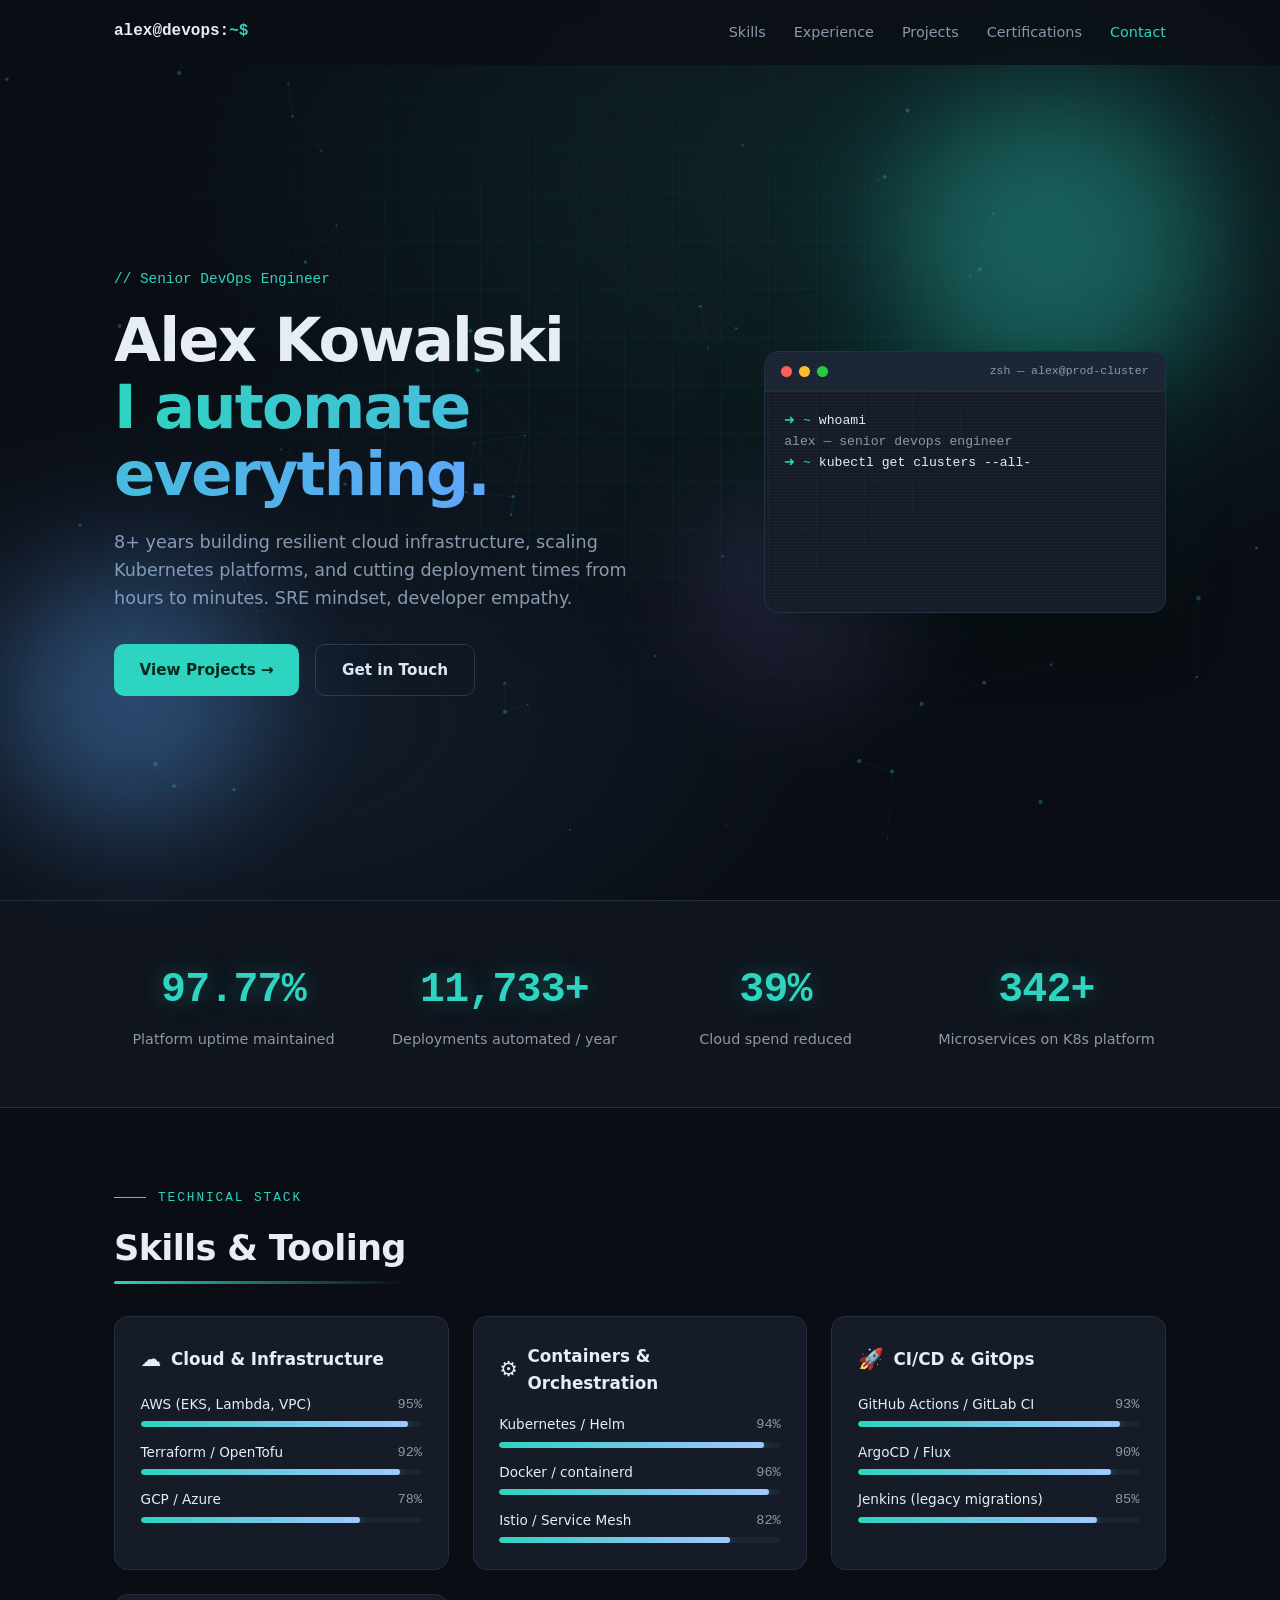
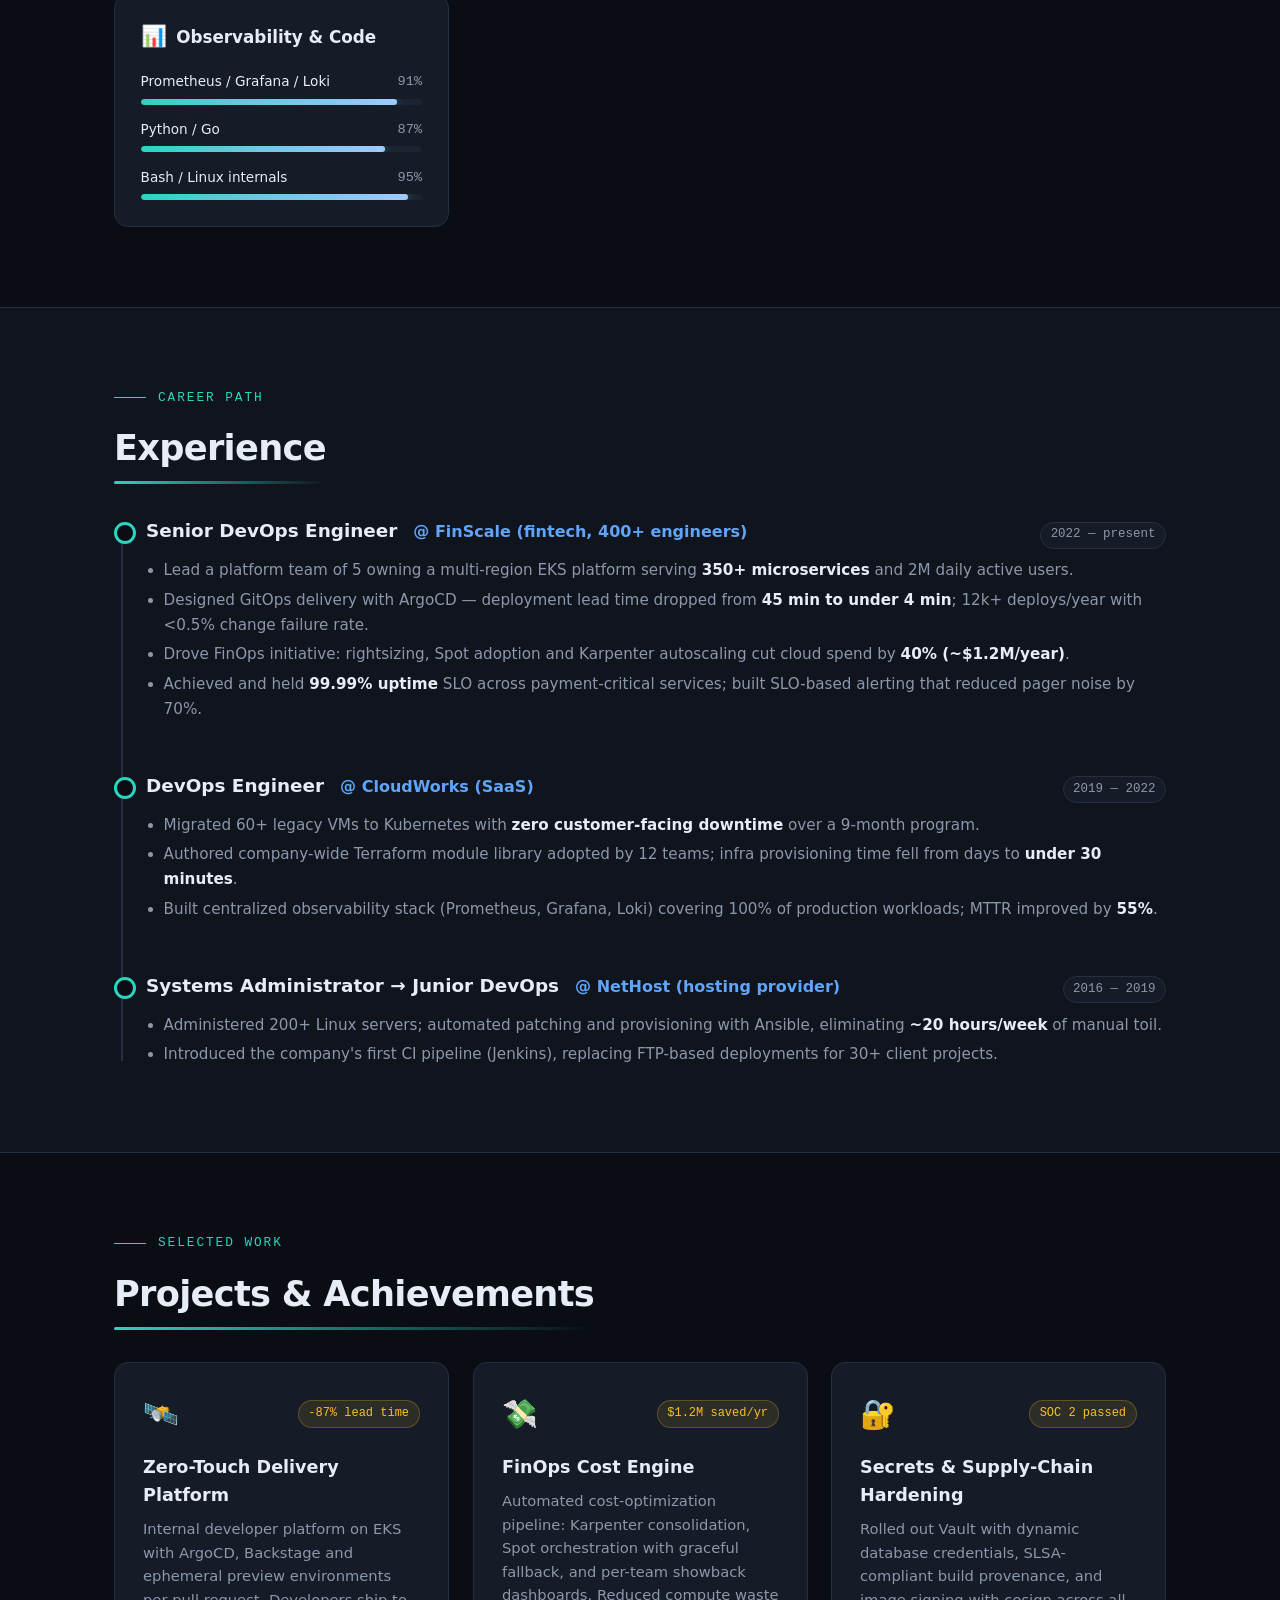
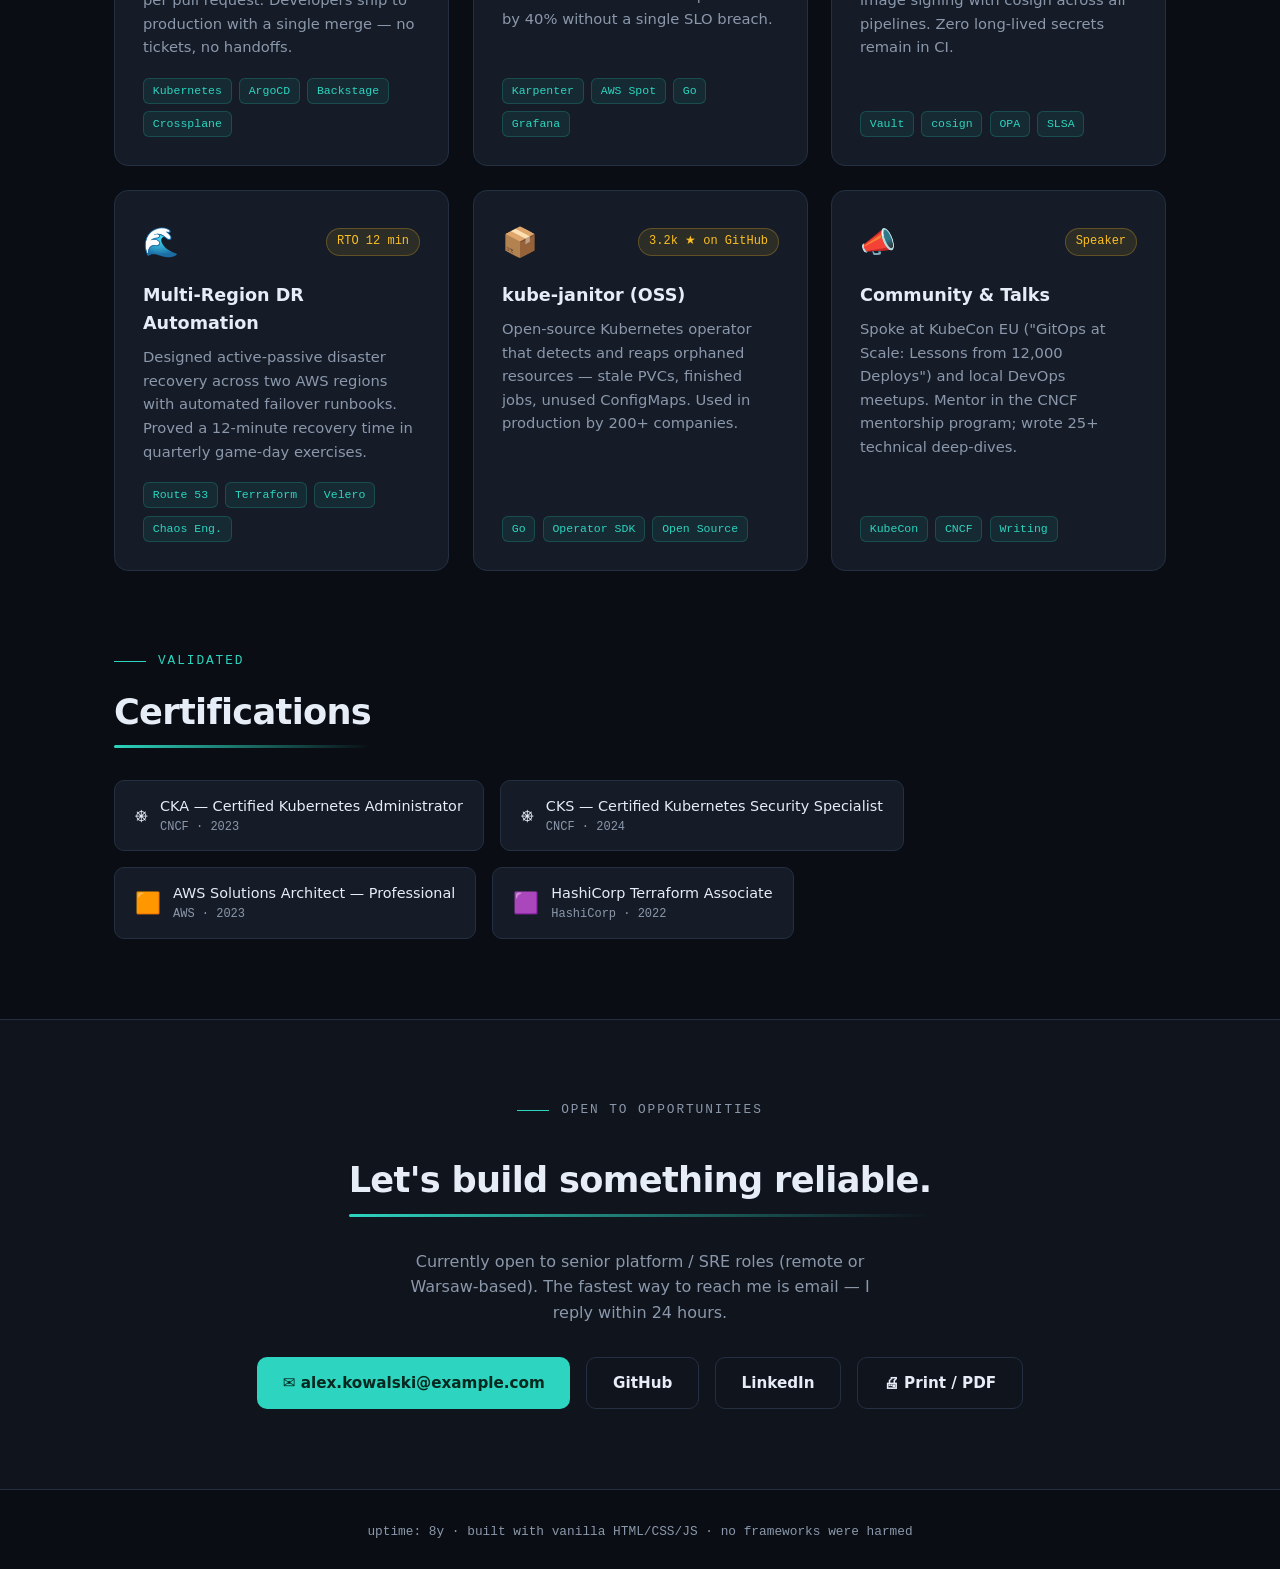
==== commit 58338eee: "Claude Fable 5 Medium 2nd iteration" ====
--- a/devops-resume.html
+++ b/devops-resume.html
@@ -1,885 +1,1763 @@
 <!DOCTYPE html>
 <html lang="en">
+
 <head>
-<meta charset="UTF-8" />
-<meta name="viewport" content="width=device-width, initial-scale=1.0" />
-<meta name="description" content="Alex Kowalski — Senior DevOps Engineer. Cloud infrastructure, Kubernetes, CI/CD, SRE." />
-<title>Alex Kowalski — Senior DevOps Engineer</title>
-<style>
-  /* ============ Design tokens ============ */
-  :root {
-    --bg: #0a0e14;
-    --bg-alt: #0f141d;
-    --surface: #151c28;
-    --surface-2: #1b2433;
-    --border: #243042;
-    --text: #e6edf6;
-    --text-dim: #8b98ab;
-    --accent: #2dd4bf;
-    --accent-2: #60a5fa;
-    --accent-3: #a78bfa;
-    --warn: #fbbf24;
-    --radius: 14px;
-    --font-mono: "JetBrains Mono", "Fira Code", Consolas, monospace;
-    --font-sans: "Inter", "Segoe UI", system-ui, -apple-system, sans-serif;
-  }
-
-  * { margin: 0; padding: 0; box-sizing: border-box; }
-
-  html { scroll-behavior: smooth; }
-
-  body {
-    background: var(--bg);
-    color: var(--text);
-    font-family: var(--font-sans);
-    line-height: 1.6;
-    -webkit-font-smoothing: antialiased;
-    overflow-x: hidden;
-  }
-
-  ::selection { background: var(--accent); color: #06281f; }
-
-  /* Accessible focus */
-  a:focus-visible, button:focus-visible {
-    outline: 2px solid var(--accent);
-    outline-offset: 3px;
-    border-radius: 4px;
-  }
-
-  .skip-link {
-    position: absolute; left: -999px; top: 0;
-    background: var(--accent); color: #06281f;
-    padding: .6rem 1rem; z-index: 100; font-weight: 600;
-  }
-  .skip-link:focus { left: 0; }
-
-  /* ============ Layout helpers ============ */
-  .container { max-width: 1100px; margin: 0 auto; padding: 0 1.5rem; }
-
-  section { padding: 5rem 0; }
-
-  .section-label {
-    font-family: var(--font-mono);
-    font-size: .8rem;
-    color: var(--accent);
-    letter-spacing: .15em;
-    text-transform: uppercase;
-    display: flex;
-    align-items: center;
-    gap: .75rem;
-    margin-bottom: .75rem;
-  }
-  .section-label::before {
-    content: "";
-    width: 2rem; height: 1px;
-    background: var(--accent);
-  }
-  h2 {
-    font-size: clamp(1.6rem, 3.5vw, 2.2rem);
-    margin-bottom: 2.5rem;
-    letter-spacing: -.02em;
-  }
-
-  /* ============ Nav ============ */
-  nav {
-    position: fixed; top: 0; left: 0; right: 0;
-    z-index: 50;
-    backdrop-filter: blur(12px);
-    background: rgba(10, 14, 20, .8);
-    border-bottom: 1px solid transparent;
-    transition: border-color .3s;
-  }
-  nav.scrolled { border-bottom-color: var(--border); }
-  .nav-inner {
-    display: flex; align-items: center; justify-content: space-between;
-    height: 64px;
-  }
-  .logo {
-    font-family: var(--font-mono);
-    font-weight: 700;
-    color: var(--text);
-    text-decoration: none;
-    font-size: 1rem;
-  }
-  .logo span { color: var(--accent); }
-  .nav-links { display: flex; gap: 1.75rem; list-style: none; }
-  .nav-links a {
-    color: var(--text-dim);
-    text-decoration: none;
-    font-size: .9rem;
-    transition: color .2s;
-  }
-  .nav-links a:hover, .nav-links a.active { color: var(--accent); }
-  .nav-toggle {
-    display: none;
-    background: none; border: none; color: var(--text);
-    font-size: 1.5rem; cursor: pointer;
-  }
-
-  /* ============ Hero ============ */
-  .hero {
-    min-height: 100vh;
-    display: flex; align-items: center;
-    position: relative;
-    padding-top: 64px;
-  }
-  .hero::before {
-    content: "";
-    position: absolute; inset: 0;
-    background:
-      radial-gradient(ellipse 60% 50% at 70% 20%, rgba(45, 212, 191, .08), transparent),
-      radial-gradient(ellipse 50% 40% at 20% 80%, rgba(96, 165, 250, .07), transparent);
-    pointer-events: none;
-  }
-  .hero-grid {
-    display: grid;
-    grid-template-columns: 1.2fr .8fr;
-    gap: 3rem;
-    align-items: center;
-    width: 100%;
-  }
-  .hero-tag {
-    font-family: var(--font-mono);
-    color: var(--accent);
-    font-size: .9rem;
-    margin-bottom: 1rem;
-  }
-  .hero h1 {
-    font-size: clamp(2.4rem, 6vw, 3.8rem);
-    line-height: 1.1;
-    letter-spacing: -.03em;
-    margin-bottom: 1.25rem;
-  }
-  .hero h1 .gradient {
-    background: linear-gradient(90deg, var(--accent), var(--accent-2), var(--accent-3));
-    -webkit-background-clip: text;
-    background-clip: text;
-    color: transparent;
-  }
-  .hero p.lead {
-    color: var(--text-dim);
-    font-size: 1.1rem;
-    max-width: 520px;
-    margin-bottom: 2rem;
-  }
-  .hero-cta { display: flex; gap: 1rem; flex-wrap: wrap; }
-  .btn {
-    display: inline-flex; align-items: center; gap: .5rem;
-    padding: .8rem 1.6rem;
-    border-radius: 10px;
-    font-weight: 600;
-    font-size: .95rem;
-    text-decoration: none;
-    transition: transform .2s, box-shadow .2s, background .2s;
-    cursor: pointer;
-    border: none;
-    font-family: var(--font-sans);
-  }
-  .btn-primary {
-    background: var(--accent);
-    color: #06281f;
-  }
-  .btn-primary:hover {
-    transform: translateY(-2px);
-    box-shadow: 0 8px 24px rgba(45, 212, 191, .3);
-  }
-  .btn-ghost {
-    background: transparent;
-    color: var(--text);
-    border: 1px solid var(--border);
-  }
-  .btn-ghost:hover { border-color: var(--accent); color: var(--accent); }
-
-  /* Terminal card */
-  .terminal {
-    background: var(--surface);
-    border: 1px solid var(--border);
-    border-radius: var(--radius);
-    overflow: hidden;
-    box-shadow: 0 24px 60px rgba(0,0,0,.45);
-    font-family: var(--font-mono);
-    font-size: .82rem;
-  }
-  .terminal-bar {
-    display: flex; align-items: center; gap: .45rem;
-    background: var(--surface-2);
-    padding: .65rem 1rem;
-    border-bottom: 1px solid var(--border);
-  }
-  .terminal-bar .dot { width: 11px; height: 11px; border-radius: 50%; }
-  .dot-r { background: #ff5f57; } .dot-y { background: #febc2e; } .dot-g { background: #28c840; }
-  .terminal-bar .title { margin-left: auto; color: var(--text-dim); font-size: .72rem; }
-  .terminal-body { padding: 1.1rem 1.2rem; min-height: 220px; }
-  .terminal-body .line { white-space: pre-wrap; word-break: break-word; }
-  .t-prompt { color: var(--accent); }
-  .t-cmd { color: var(--text); }
-  .t-out { color: var(--text-dim); }
-  .t-ok { color: #34d399; }
-  .cursor {
-    display: inline-block; width: 8px; height: 1.05em;
-    background: var(--accent);
-    vertical-align: text-bottom;
-    animation: blink 1s steps(1) infinite;
-  }
-  @keyframes blink { 50% { opacity: 0; } }
-
-  /* ============ Stats ============ */
-  .stats { background: var(--bg-alt); border-block: 1px solid var(--border); padding: 3.5rem 0; }
-  .stats-grid {
-    display: grid;
-    grid-template-columns: repeat(4, 1fr);
-    gap: 2rem;
-    text-align: center;
-  }
-  .stat-value {
-    font-family: var(--font-mono);
-    font-size: clamp(1.8rem, 4vw, 2.6rem);
-    font-weight: 700;
-    color: var(--accent);
-    letter-spacing: -.02em;
-  }
-  .stat-label { color: var(--text-dim); font-size: .9rem; margin-top: .25rem; }
-
-  /* ============ Skills ============ */
-  .skills-grid {
-    display: grid;
-    grid-template-columns: repeat(auto-fit, minmax(300px, 1fr));
-    gap: 1.5rem;
-  }
-  .skill-card {
-    background: var(--surface);
-    border: 1px solid var(--border);
-    border-radius: var(--radius);
-    padding: 1.6rem;
-    transition: transform .25s, border-color .25s;
-  }
-  .skill-card:hover { transform: translateY(-4px); border-color: var(--accent); }
-  .skill-card h3 {
-    font-size: 1.05rem;
-    margin-bottom: 1.1rem;
-    display: flex; align-items: center; gap: .6rem;
-  }
-  .skill-card h3 .icon { font-size: 1.3rem; }
-  .skill-row { margin-bottom: .9rem; }
-  .skill-row:last-child { margin-bottom: 0; }
-  .skill-row .meta {
-    display: flex; justify-content: space-between;
-    font-size: .85rem; margin-bottom: .35rem;
-  }
-  .skill-row .meta .pct { font-family: var(--font-mono); color: var(--text-dim); }
-  .bar {
-    height: 6px;
-    background: var(--surface-2);
-    border-radius: 99px;
-    overflow: hidden;
-  }
-  .bar .fill {
-    height: 100%;
-    width: 0;
-    border-radius: 99px;
-    background: linear-gradient(90deg, var(--accent), var(--accent-2));
-    transition: width 1.2s cubic-bezier(.22, 1, .36, 1);
-  }
-
-  /* ============ Experience timeline ============ */
-  .timeline { position: relative; padding-left: 2rem; }
-  .timeline::before {
-    content: "";
-    position: absolute; left: 7px; top: 6px; bottom: 6px;
-    width: 2px;
-    background: var(--border);
-  }
-  .tl-item { position: relative; padding-bottom: 2.75rem; }
-  .tl-item:last-child { padding-bottom: 0; }
-  .tl-item::before {
-    content: "";
-    position: absolute; left: -2rem; top: 6px;
-    width: 16px; height: 16px;
-    border-radius: 50%;
-    background: var(--bg);
-    border: 3px solid var(--accent);
-  }
-  .tl-head { display: flex; flex-wrap: wrap; gap: .5rem 1rem; align-items: baseline; margin-bottom: .3rem; }
-  .tl-head h3 { font-size: 1.15rem; }
-  .tl-company { color: var(--accent-2); font-weight: 600; }
-  .tl-date {
-    font-family: var(--font-mono);
-    font-size: .78rem;
-    color: var(--text-dim);
-    background: var(--surface);
-    border: 1px solid var(--border);
-    padding: .15rem .6rem;
-    border-radius: 99px;
-    margin-left: auto;
-  }
-  .tl-item ul { margin: .6rem 0 0 1.1rem; color: var(--text-dim); font-size: .95rem; }
-  .tl-item li { margin-bottom: .35rem; }
-  .tl-item li strong { color: var(--text); }
-
-  /* ============ Projects ============ */
-  .projects-grid {
-    display: grid;
-    grid-template-columns: repeat(auto-fit, minmax(320px, 1fr));
-    gap: 1.5rem;
-  }
-  .project-card {
-    background: var(--surface);
-    border: 1px solid var(--border);
-    border-radius: var(--radius);
-    padding: 1.75rem;
-    display: flex; flex-direction: column;
-    transition: transform .25s, border-color .25s, box-shadow .25s;
-  }
-  .project-card:hover {
-    transform: translateY(-5px);
-    border-color: var(--accent-2);
-    box-shadow: 0 16px 40px rgba(0,0,0,.35);
-  }
-  .project-card .head {
-    display: flex; align-items: center; justify-content: space-between;
-    margin-bottom: 1rem;
-  }
-  .project-card .head .icon { font-size: 1.8rem; }
-  .project-card .impact {
-    font-family: var(--font-mono);
-    font-size: .75rem;
-    color: var(--warn);
-    background: rgba(251, 191, 36, .1);
-    border: 1px solid rgba(251, 191, 36, .25);
-    padding: .2rem .6rem;
-    border-radius: 99px;
-  }
-  .project-card h3 { font-size: 1.1rem; margin-bottom: .5rem; }
-  .project-card p { color: var(--text-dim); font-size: .92rem; flex: 1; }
-  .tags { display: flex; flex-wrap: wrap; gap: .45rem; margin-top: 1.2rem; }
-  .tag {
-    font-family: var(--font-mono);
-    font-size: .72rem;
-    color: var(--accent);
-    background: rgba(45, 212, 191, .08);
-    border: 1px solid rgba(45, 212, 191, .2);
-    padding: .18rem .55rem;
-    border-radius: 6px;
-  }
-
-  /* ============ Certifications ============ */
-  .certs { display: flex; flex-wrap: wrap; gap: 1rem; }
-  .cert {
-    display: flex; align-items: center; gap: .75rem;
-    background: var(--surface);
-    border: 1px solid var(--border);
-    border-radius: 10px;
-    padding: .85rem 1.25rem;
-    font-size: .9rem;
-    transition: border-color .25s;
-  }
-  .cert:hover { border-color: var(--accent-3); }
-  .cert .badge { font-size: 1.3rem; }
-  .cert .sub { display: block; color: var(--text-dim); font-size: .75rem; font-family: var(--font-mono); }
-
-  /* ============ Contact / Footer ============ */
-  .contact { text-align: center; background: var(--bg-alt); border-top: 1px solid var(--border); }
-  .contact p { color: var(--text-dim); max-width: 480px; margin: 0 auto 2rem; }
-  .contact-links { display: flex; justify-content: center; gap: 1rem; flex-wrap: wrap; }
-  footer {
-    text-align: center;
-    padding: 2rem 1rem;
-    color: var(--text-dim);
-    font-size: .8rem;
-    font-family: var(--font-mono);
-    border-top: 1px solid var(--border);
-  }
-
-  /* ============ Reveal animation ============ */
-  .reveal {
-    opacity: 0;
-    transform: translateY(24px);
-    transition: opacity .7s ease, transform .7s ease;
-  }
-  .reveal.visible { opacity: 1; transform: none; }
-
-  @media (prefers-reduced-motion: reduce) {
-    html { scroll-behavior: auto; }
-    *, *::before, *::after { animation: none !important; transition: none !important; }
-    .reveal { opacity: 1; transform: none; }
-  }
-
-  /* ============ Responsive ============ */
-  @media (max-width: 860px) {
-    .hero-grid { grid-template-columns: 1fr; }
-    .stats-grid { grid-template-columns: repeat(2, 1fr); }
+  <meta charset="UTF-8" />
+  <meta name="viewport" content="width=device-width, initial-scale=1.0" />
+  <meta name="description"
+    content="Alex Kowalski — Senior DevOps Engineer. Cloud infrastructure, Kubernetes, CI/CD, SRE." />
+  <title>Alex Kowalski — Senior DevOps Engineer</title>
+  <style>
+    /* ============ Design tokens ============ */
+    :root {
+      --bg: #0a0e14;
+      --bg-alt: #0f141d;
+      --surface: #151c28;
+      --surface-2: #1b2433;
+      --border: #243042;
+      --text: #e6edf6;
+      --text-dim: #8b98ab;
+      --accent: #2dd4bf;
+      --accent-2: #60a5fa;
+      --accent-3: #a78bfa;
+      --warn: #fbbf24;
+      --radius: 14px;
+      --font-mono: "JetBrains Mono", "Fira Code", Consolas, monospace;
+      --font-sans: "Inter", "Segoe UI", system-ui, -apple-system, sans-serif;
+    }
+
+    * {
+      margin: 0;
+      padding: 0;
+      box-sizing: border-box;
+    }
+
+    html {
+      scroll-behavior: smooth;
+    }
+
+    body {
+      background: var(--bg);
+      color: var(--text);
+      font-family: var(--font-sans);
+      line-height: 1.6;
+      -webkit-font-smoothing: antialiased;
+      overflow-x: hidden;
+    }
+
+    ::selection {
+      background: var(--accent);
+      color: #06281f;
+    }
+
+    /* ============ Particle canvas + scroll progress ============ */
+    #particles {
+      position: fixed;
+      inset: 0;
+      z-index: 0;
+      pointer-events: none;
+      opacity: .55;
+    }
+
+    main,
+    nav,
+    footer {
+      position: relative;
+      z-index: 1;
+    }
+
+    #scrollProgress {
+      position: fixed;
+      top: 0;
+      left: 0;
+      height: 3px;
+      width: 0;
+      background: linear-gradient(90deg, var(--accent), var(--accent-2), var(--accent-3));
+      z-index: 60;
+      box-shadow: 0 0 12px rgba(45, 212, 191, .6);
+    }
+
+    /* Accessible focus */
+    a:focus-visible,
+    button:focus-visible {
+      outline: 2px solid var(--accent);
+      outline-offset: 3px;
+      border-radius: 4px;
+    }
+
+    .skip-link {
+      position: absolute;
+      left: -999px;
+      top: 0;
+      background: var(--accent);
+      color: #06281f;
+      padding: .6rem 1rem;
+      z-index: 100;
+      font-weight: 600;
+    }
+
+    .skip-link:focus {
+      left: 0;
+    }
+
+    /* ============ Layout helpers ============ */
+    .container {
+      max-width: 1100px;
+      margin: 0 auto;
+      padding: 0 1.5rem;
+    }
+
+    section {
+      padding: 5rem 0;
+    }
+
+    .section-label {
+      font-family: var(--font-mono);
+      font-size: .8rem;
+      color: var(--accent);
+      letter-spacing: .15em;
+      text-transform: uppercase;
+      display: flex;
+      align-items: center;
+      gap: .75rem;
+      margin-bottom: .75rem;
+    }
+
+    .section-label::before {
+      content: "";
+      width: 2rem;
+      height: 1px;
+      background: var(--accent);
+    }
+
+    h2 {
+      font-size: clamp(1.6rem, 3.5vw, 2.2rem);
+      margin-bottom: 2.5rem;
+      letter-spacing: -.02em;
+    }
+
+    /* ============ Nav ============ */
+    nav {
+      position: fixed;
+      top: 0;
+      left: 0;
+      right: 0;
+      z-index: 50;
+      backdrop-filter: blur(12px);
+      background: rgba(10, 14, 20, .8);
+      border-bottom: 1px solid transparent;
+      transition: border-color .3s;
+    }
+
+    nav.scrolled {
+      border-bottom-color: var(--border);
+    }
+
+    .nav-inner {
+      display: flex;
+      align-items: center;
+      justify-content: space-between;
+      height: 64px;
+    }
+
+    .logo {
+      font-family: var(--font-mono);
+      font-weight: 700;
+      color: var(--text);
+      text-decoration: none;
+      font-size: 1rem;
+    }
+
+    .logo span {
+      color: var(--accent);
+    }
+
     .nav-links {
-      position: absolute; top: 64px; left: 0; right: 0;
+      display: flex;
+      gap: 1.75rem;
+      list-style: none;
+    }
+
+    .nav-links a {
+      color: var(--text-dim);
+      text-decoration: none;
+      font-size: .9rem;
+      transition: color .2s;
+    }
+
+    .nav-links a:hover,
+    .nav-links a.active {
+      color: var(--accent);
+    }
+
+    .nav-toggle {
+      display: none;
+      background: none;
+      border: none;
+      color: var(--text);
+      font-size: 1.5rem;
+      cursor: pointer;
+    }
+
+    /* ============ Hero ============ */
+    .hero {
+      min-height: 100vh;
+      display: flex;
+      align-items: center;
+      position: relative;
+      padding-top: 64px;
+    }
+
+    .hero::before {
+      content: "";
+      position: absolute;
+      inset: 0;
+      background:
+        radial-gradient(ellipse 60% 50% at 70% 20%, rgba(45, 212, 191, .12), transparent),
+        radial-gradient(ellipse 50% 40% at 20% 80%, rgba(96, 165, 250, .1), transparent);
+      pointer-events: none;
+    }
+
+    .hero::after {
+      content: "";
+      position: absolute;
+      inset: 0;
+      background-image:
+        linear-gradient(rgba(45, 212, 191, .04) 1px, transparent 1px),
+        linear-gradient(90deg, rgba(45, 212, 191, .04) 1px, transparent 1px);
+      background-size: 48px 48px;
+      mask-image: radial-gradient(ellipse 70% 70% at 50% 40%, #000 30%, transparent 75%);
+      -webkit-mask-image: radial-gradient(ellipse 70% 70% at 50% 40%, #000 30%, transparent 75%);
+      animation: grid-drift 18s linear infinite;
+      pointer-events: none;
+    }
+
+    @keyframes grid-drift {
+      from {
+        background-position: 0 0, 0 0;
+      }
+
+      to {
+        background-position: 48px 48px, 48px 48px;
+      }
+    }
+
+    /* Floating glow orbs */
+    .orb {
+      position: absolute;
+      border-radius: 50%;
+      filter: blur(60px);
+      opacity: .35;
+      pointer-events: none;
+      animation: orb-float 14s ease-in-out infinite alternate;
+    }
+
+    .orb-1 {
+      width: 320px;
+      height: 320px;
+      background: var(--accent);
+      top: 10%;
+      right: 5%;
+      animation-delay: 0s;
+    }
+
+    .orb-2 {
+      width: 260px;
+      height: 260px;
+      background: var(--accent-2);
+      bottom: 8%;
+      left: 0%;
+      animation-delay: -5s;
+    }
+
+    .orb-3 {
+      width: 180px;
+      height: 180px;
+      background: var(--accent-3);
+      top: 55%;
+      right: 30%;
+      animation-delay: -9s;
+      opacity: .22;
+    }
+
+    @keyframes orb-float {
+      0% {
+        transform: translate(0, 0) scale(1);
+      }
+
+      50% {
+        transform: translate(-40px, 30px) scale(1.15);
+      }
+
+      100% {
+        transform: translate(30px, -40px) scale(.92);
+      }
+    }
+
+    .hero-grid {
+      display: grid;
+      grid-template-columns: 1.2fr .8fr;
+      gap: 3rem;
+      align-items: center;
+      width: 100%;
+    }
+
+    .hero-tag {
+      font-family: var(--font-mono);
+      color: var(--accent);
+      font-size: .9rem;
+      margin-bottom: 1rem;
+    }
+
+    .hero h1 {
+      font-size: clamp(2.4rem, 6vw, 3.8rem);
+      line-height: 1.1;
+      letter-spacing: -.03em;
+      margin-bottom: 1.25rem;
+    }
+
+    .hero h1 .gradient {
+      background: linear-gradient(90deg, var(--accent), var(--accent-2), var(--accent-3), var(--accent));
+      background-size: 300% 100%;
+      -webkit-background-clip: text;
+      background-clip: text;
+      color: transparent;
+      animation: shimmer 6s linear infinite;
+    }
+
+    @keyframes shimmer {
+      to {
+        background-position: 300% 0;
+      }
+    }
+
+    /* Glitch on hover for the name */
+    .glitch {
+      position: relative;
+      display: inline-block;
+    }
+
+    .glitch::before,
+    .glitch::after {
+      content: attr(data-text);
+      position: absolute;
+      inset: 0;
+      opacity: 0;
+      pointer-events: none;
+    }
+
+    .glitch:hover::before {
+      opacity: .8;
+      color: var(--accent);
+      animation: glitch-shift .35s steps(2) infinite;
+    }
+
+    .glitch:hover::after {
+      opacity: .8;
+      color: var(--accent-3);
+      animation: glitch-shift .35s steps(2) infinite reverse;
+    }
+
+    @keyframes glitch-shift {
+      0% {
+        transform: translate(2px, -2px);
+        clip-path: inset(0 0 60% 0);
+      }
+
+      50% {
+        transform: translate(-2px, 2px);
+        clip-path: inset(55% 0 0 0);
+      }
+
+      100% {
+        transform: translate(2px, 1px);
+        clip-path: inset(30% 0 30% 0);
+      }
+    }
+
+    .hero p.lead {
+      color: var(--text-dim);
+      font-size: 1.1rem;
+      max-width: 520px;
+      margin-bottom: 2rem;
+    }
+
+    .hero-cta {
+      display: flex;
+      gap: 1rem;
+      flex-wrap: wrap;
+    }
+
+    .btn {
+      display: inline-flex;
+      align-items: center;
+      gap: .5rem;
+      padding: .8rem 1.6rem;
+      border-radius: 10px;
+      font-weight: 600;
+      font-size: .95rem;
+      text-decoration: none;
+      transition: transform .2s, box-shadow .2s, background .2s;
+      cursor: pointer;
+      border: none;
+      font-family: var(--font-sans);
+    }
+
+    .btn-primary {
+      background: var(--accent);
+      color: #06281f;
+    }
+
+    .btn-primary {
+      position: relative;
+      overflow: hidden;
+    }
+
+    .btn-primary::after {
+      content: "";
+      position: absolute;
+      top: 0;
+      left: -80%;
+      width: 50%;
+      height: 100%;
+      background: linear-gradient(105deg, transparent, rgba(255, 255, 255, .45), transparent);
+      transform: skewX(-20deg);
+      animation: btn-sheen 3.5s ease-in-out infinite;
+    }
+
+    @keyframes btn-sheen {
+
+      0%,
+      60% {
+        left: -80%;
+      }
+
+      100% {
+        left: 130%;
+      }
+    }
+
+    .btn-primary:hover {
+      transform: translateY(-2px);
+      box-shadow: 0 8px 30px rgba(45, 212, 191, .45), 0 0 60px rgba(45, 212, 191, .15);
+    }
+
+    .btn-ghost {
+      background: transparent;
+      color: var(--text);
+      border: 1px solid var(--border);
+    }
+
+    .btn-ghost:hover {
+      border-color: var(--accent);
+      color: var(--accent);
+    }
+
+    /* Terminal card */
+    .terminal {
+      background: var(--surface);
+      border: 1px solid var(--border);
+      border-radius: var(--radius);
+      overflow: hidden;
+      box-shadow: 0 24px 60px rgba(0, 0, 0, .45), 0 0 80px rgba(45, 212, 191, .08);
+      font-family: var(--font-mono);
+      font-size: .82rem;
+      position: relative;
+      transform-style: preserve-3d;
+      will-change: transform;
+      animation: term-bob 7s ease-in-out infinite;
+    }
+
+    @keyframes term-bob {
+
+      0%,
+      100% {
+        translate: 0 0;
+      }
+
+      50% {
+        translate: 0 -10px;
+      }
+    }
+
+    .terminal::after {
+      content: "";
+      position: absolute;
+      inset: 0;
+      background: repeating-linear-gradient(0deg, rgba(255, 255, 255, .02) 0 1px, transparent 1px 3px);
+      pointer-events: none;
+    }
+
+    .terminal-bar {
+      display: flex;
+      align-items: center;
+      gap: .45rem;
+      background: var(--surface-2);
+      padding: .65rem 1rem;
+      border-bottom: 1px solid var(--border);
+    }
+
+    .terminal-bar .dot {
+      width: 11px;
+      height: 11px;
+      border-radius: 50%;
+    }
+
+    .dot-r {
+      background: #ff5f57;
+    }
+
+    .dot-y {
+      background: #febc2e;
+    }
+
+    .dot-g {
+      background: #28c840;
+    }
+
+    .terminal-bar .title {
+      margin-left: auto;
+      color: var(--text-dim);
+      font-size: .72rem;
+    }
+
+    .terminal-body {
+      padding: 1.1rem 1.2rem;
+      min-height: 220px;
+    }
+
+    .terminal-body .line {
+      white-space: pre-wrap;
+      word-break: break-word;
+    }
+
+    .t-prompt {
+      color: var(--accent);
+    }
+
+    .t-cmd {
+      color: var(--text);
+    }
+
+    .t-out {
+      color: var(--text-dim);
+    }
+
+    .t-ok {
+      color: #34d399;
+    }
+
+    .cursor {
+      display: inline-block;
+      width: 8px;
+      height: 1.05em;
+      background: var(--accent);
+      vertical-align: text-bottom;
+      animation: blink 1s steps(1) infinite;
+    }
+
+    @keyframes blink {
+      50% {
+        opacity: 0;
+      }
+    }
+
+    /* ============ Stats ============ */
+    .stats {
+      background: var(--bg-alt);
+      border-block: 1px solid var(--border);
+      padding: 3.5rem 0;
+    }
+
+    .stats-grid {
+      display: grid;
+      grid-template-columns: repeat(4, 1fr);
+      gap: 2rem;
+      text-align: center;
+    }
+
+    .stat-value {
+      font-family: var(--font-mono);
+      font-size: clamp(1.8rem, 4vw, 2.6rem);
+      font-weight: 700;
+      color: var(--accent);
+      letter-spacing: -.02em;
+      text-shadow: 0 0 24px rgba(45, 212, 191, .35);
+    }
+
+    .stats-grid>.reveal {
+      transition-delay: calc(var(--i, 0) * 120ms);
+    }
+
+    .stat-label {
+      color: var(--text-dim);
+      font-size: .9rem;
+      margin-top: .25rem;
+    }
+
+    /* ============ Skills ============ */
+    .skills-grid {
+      display: grid;
+      grid-template-columns: repeat(auto-fit, minmax(300px, 1fr));
+      gap: 1.5rem;
+    }
+
+    .skill-card {
+      background: var(--surface);
+      border: 1px solid var(--border);
+      border-radius: var(--radius);
+      padding: 1.6rem;
+      transition: transform .25s, border-color .25s;
+    }
+
+    .skill-card:hover {
+      transform: translateY(-4px);
+      border-color: var(--accent);
+    }
+
+    /* Mouse-tracking spotlight on cards */
+    .spotlight {
+      position: relative;
+      overflow: hidden;
+    }
+
+    .spotlight::before {
+      content: "";
+      position: absolute;
+      inset: 0;
+      background: radial-gradient(400px circle at var(--mx, 50%) var(--my, 50%), rgba(45, 212, 191, .1), transparent 60%);
+      opacity: 0;
+      transition: opacity .35s;
+      pointer-events: none;
+    }
+
+    .spotlight:hover::before {
+      opacity: 1;
+    }
+
+    .skill-card h3 {
+      font-size: 1.05rem;
+      margin-bottom: 1.1rem;
+      display: flex;
+      align-items: center;
+      gap: .6rem;
+    }
+
+    .skill-card h3 .icon {
+      font-size: 1.3rem;
+    }
+
+    .skill-row {
+      margin-bottom: .9rem;
+    }
+
+    .skill-row:last-child {
+      margin-bottom: 0;
+    }
+
+    .skill-row .meta {
+      display: flex;
+      justify-content: space-between;
+      font-size: .85rem;
+      margin-bottom: .35rem;
+    }
+
+    .skill-row .meta .pct {
+      font-family: var(--font-mono);
+      color: var(--text-dim);
+    }
+
+    .bar {
+      height: 6px;
+      background: var(--surface-2);
+      border-radius: 99px;
+      overflow: hidden;
+    }
+
+    .bar .fill {
+      height: 100%;
+      width: 0;
+      border-radius: 99px;
+      background: linear-gradient(90deg, var(--accent), var(--accent-2));
+      transition: width 1.2s cubic-bezier(.22, 1, .36, 1);
+      position: relative;
+      box-shadow: 0 0 10px rgba(45, 212, 191, .5);
+    }
+
+    .bar .fill::after {
+      content: "";
+      position: absolute;
+      inset: 0;
+      background: linear-gradient(90deg, transparent, rgba(255, 255, 255, .4), transparent);
+      background-size: 200% 100%;
+      animation: bar-glow 2.2s linear infinite;
+      border-radius: 99px;
+    }
+
+    @keyframes bar-glow {
+      from {
+        background-position: 200% 0;
+      }
+
+      to {
+        background-position: -200% 0;
+      }
+    }
+
+    /* ============ Experience timeline ============ */
+    .timeline {
+      position: relative;
+      padding-left: 2rem;
+    }
+
+    .timeline::before {
+      content: "";
+      position: absolute;
+      left: 7px;
+      top: 6px;
+      bottom: 6px;
+      width: 2px;
+      background: var(--border);
+    }
+
+    .tl-item {
+      position: relative;
+      padding-bottom: 2.75rem;
+    }
+
+    .tl-item:last-child {
+      padding-bottom: 0;
+    }
+
+    .tl-item::before {
+      content: "";
+      position: absolute;
+      left: -2rem;
+      top: 6px;
+      width: 16px;
+      height: 16px;
+      border-radius: 50%;
+      background: var(--bg);
+      border: 3px solid var(--accent);
+      box-shadow: 0 0 0 0 rgba(45, 212, 191, .5);
+      animation: tl-pulse 2.6s ease-out infinite;
+    }
+
+    .tl-item:nth-child(2)::before {
+      animation-delay: .8s;
+    }
+
+    .tl-item:nth-child(3)::before {
+      animation-delay: 1.6s;
+    }
+
+    @keyframes tl-pulse {
+      0% {
+        box-shadow: 0 0 0 0 rgba(45, 212, 191, .45);
+      }
+
+      70% {
+        box-shadow: 0 0 0 12px rgba(45, 212, 191, 0);
+      }
+
+      100% {
+        box-shadow: 0 0 0 0 rgba(45, 212, 191, 0);
+      }
+    }
+
+    .tl-head {
+      display: flex;
+      flex-wrap: wrap;
+      gap: .5rem 1rem;
+      align-items: baseline;
+      margin-bottom: .3rem;
+    }
+
+    .tl-head h3 {
+      font-size: 1.15rem;
+    }
+
+    .tl-company {
+      color: var(--accent-2);
+      font-weight: 600;
+    }
+
+    .tl-date {
+      font-family: var(--font-mono);
+      font-size: .78rem;
+      color: var(--text-dim);
+      background: var(--surface);
+      border: 1px solid var(--border);
+      padding: .15rem .6rem;
+      border-radius: 99px;
+      margin-left: auto;
+    }
+
+    .tl-item ul {
+      margin: .6rem 0 0 1.1rem;
+      color: var(--text-dim);
+      font-size: .95rem;
+    }
+
+    .tl-item li {
+      margin-bottom: .35rem;
+    }
+
+    .tl-item li strong {
+      color: var(--text);
+    }
+
+    /* ============ Projects ============ */
+    .projects-grid {
+      display: grid;
+      grid-template-columns: repeat(auto-fit, minmax(320px, 1fr));
+      gap: 1.5rem;
+    }
+
+    .project-card {
+      background: var(--surface);
+      border: 1px solid var(--border);
+      border-radius: var(--radius);
+      padding: 1.75rem;
+      display: flex;
       flex-direction: column;
+      transition: transform .25s, border-color .25s, box-shadow .25s;
+    }
+
+    .project-card {
+      transform-style: preserve-3d;
+      will-change: transform;
+    }
+
+    .project-card:hover {
+      border-color: var(--accent-2);
+      box-shadow: 0 16px 40px rgba(0, 0, 0, .35), 0 0 40px rgba(96, 165, 250, .12);
+    }
+
+    .project-card .head .icon {
+      transition: transform .35s cubic-bezier(.34, 1.56, .64, 1);
+      display: inline-block;
+    }
+
+    .project-card:hover .head .icon {
+      transform: scale(1.25) rotate(-8deg);
+    }
+
+    .projects-grid>.reveal {
+      transition-delay: calc(var(--i, 0) * 90ms);
+    }
+
+    .skills-grid>.reveal {
+      transition-delay: calc(var(--i, 0) * 110ms);
+    }
+
+    .certs>.reveal {
+      transition-delay: calc(var(--i, 0) * 100ms);
+    }
+
+    .project-card .head {
+      display: flex;
+      align-items: center;
+      justify-content: space-between;
+      margin-bottom: 1rem;
+    }
+
+    .project-card .head .icon {
+      font-size: 1.8rem;
+    }
+
+    .project-card .impact {
+      font-family: var(--font-mono);
+      font-size: .75rem;
+      color: var(--warn);
+      background: rgba(251, 191, 36, .1);
+      border: 1px solid rgba(251, 191, 36, .25);
+      padding: .2rem .6rem;
+      border-radius: 99px;
+    }
+
+    .project-card h3 {
+      font-size: 1.1rem;
+      margin-bottom: .5rem;
+    }
+
+    .project-card p {
+      color: var(--text-dim);
+      font-size: .92rem;
+      flex: 1;
+    }
+
+    .tags {
+      display: flex;
+      flex-wrap: wrap;
+      gap: .45rem;
+      margin-top: 1.2rem;
+    }
+
+    .tag {
+      font-family: var(--font-mono);
+      font-size: .72rem;
+      color: var(--accent);
+      background: rgba(45, 212, 191, .08);
+      border: 1px solid rgba(45, 212, 191, .2);
+      padding: .18rem .55rem;
+      border-radius: 6px;
+    }
+
+    /* ============ Certifications ============ */
+    .certs {
+      display: flex;
+      flex-wrap: wrap;
+      gap: 1rem;
+    }
+
+    .cert {
+      display: flex;
+      align-items: center;
+      gap: .75rem;
+      background: var(--surface);
+      border: 1px solid var(--border);
+      border-radius: 10px;
+      padding: .85rem 1.25rem;
+      font-size: .9rem;
+      transition: border-color .25s;
+    }
+
+    .cert:hover {
+      border-color: var(--accent-3);
+    }
+
+    .cert .badge {
+      font-size: 1.3rem;
+    }
+
+    .cert .sub {
+      display: block;
+      color: var(--text-dim);
+      font-size: .75rem;
+      font-family: var(--font-mono);
+    }
+
+    /* ============ Contact / Footer ============ */
+    .contact {
+      text-align: center;
       background: var(--bg-alt);
-      border-bottom: 1px solid var(--border);
-      padding: 1rem 1.5rem;
-      display: none;
-    }
-    .nav-links.open { display: flex; }
-    .nav-toggle { display: block; }
-    .tl-date { margin-left: 0; }
-  }
-
-  /* ============ Print ============ */
-  @media print {
-    nav, .hero-cta, .terminal, .contact, footer { display: none; }
-    body { background: #fff; color: #111; }
-    section { padding: 1.5rem 0; }
-    .skill-card, .project-card, .cert { border-color: #ccc; background: #fff; box-shadow: none; }
-    .stat-value, .section-label { color: #0b7c6e; }
-    .hero { min-height: auto; }
-  }
-</style>
+      border-top: 1px solid var(--border);
+    }
+
+    .contact p {
+      color: var(--text-dim);
+      max-width: 480px;
+      margin: 0 auto 2rem;
+    }
+
+    .contact-links {
+      display: flex;
+      justify-content: center;
+      gap: 1rem;
+      flex-wrap: wrap;
+    }
+
+    footer {
+      text-align: center;
+      padding: 2rem 1rem;
+      color: var(--text-dim);
+      font-size: .8rem;
+      font-family: var(--font-mono);
+      border-top: 1px solid var(--border);
+    }
+
+    /* ============ Reveal animation ============ */
+    .reveal {
+      opacity: 0;
+      transform: translateY(32px) scale(.97);
+      transition: opacity .8s cubic-bezier(.22, 1, .36, 1), transform .8s cubic-bezier(.22, 1, .36, 1);
+    }
+
+    .reveal.visible {
+      opacity: 1;
+      transform: none;
+    }
+
+    /* Section heading underline sweep */
+    h2 {
+      position: relative;
+      display: inline-block;
+    }
+
+    h2::after {
+      content: "";
+      position: absolute;
+      left: 0;
+      bottom: -8px;
+      height: 3px;
+      width: 100%;
+      background: linear-gradient(90deg, var(--accent), transparent);
+      border-radius: 2px;
+      transform: scaleX(0);
+      transform-origin: left;
+      transition: transform 1s cubic-bezier(.22, 1, .36, 1) .2s;
+    }
+
+    .visible-heading h2::after,
+    h2.visible::after {
+      transform: scaleX(1);
+    }
+
+    @media (prefers-reduced-motion: reduce) {
+      html {
+        scroll-behavior: auto;
+      }
+
+      *,
+      *::before,
+      *::after {
+        animation: none !important;
+        transition: none !important;
+      }
+
+      .reveal {
+        opacity: 1;
+        transform: none;
+      }
+
+      h2::after {
+        transform: scaleX(1);
+      }
+
+      #particles {
+        display: none;
+      }
+    }
+
+    /* ============ Responsive ============ */
+    @media (max-width: 860px) {
+      .hero-grid {
+        grid-template-columns: 1fr;
+      }
+
+      .stats-grid {
+        grid-template-columns: repeat(2, 1fr);
+      }
+
+      .nav-links {
+        position: absolute;
+        top: 64px;
+        left: 0;
+        right: 0;
+        flex-direction: column;
+        background: var(--bg-alt);
+        border-bottom: 1px solid var(--border);
+        padding: 1rem 1.5rem;
+        display: none;
+      }
+
+      .nav-links.open {
+        display: flex;
+      }
+
+      .nav-toggle {
+        display: block;
+      }
+
+      .tl-date {
+        margin-left: 0;
+      }
+    }
+
+    /* ============ Print ============ */
+    @media print {
+
+      nav,
+      .hero-cta,
+      .terminal,
+      .contact,
+      footer,
+      #particles,
+      #scrollProgress,
+      .orb {
+        display: none;
+      }
+
+      body {
+        background: #fff;
+        color: #111;
+      }
+
+      section {
+        padding: 1.5rem 0;
+      }
+
+      .skill-card,
+      .project-card,
+      .cert {
+        border-color: #ccc;
+        background: #fff;
+        box-shadow: none;
+      }
+
+      .stat-value,
+      .section-label {
+        color: #0b7c6e;
+      }
+
+      .hero {
+        min-height: auto;
+      }
+    }
+  </style>
 </head>
+
 <body>
 
-<a href="#main" class="skip-link">Skip to content</a>
-
-<nav id="nav" aria-label="Main navigation">
-  <div class="container nav-inner">
-    <a href="#" class="logo">alex@devops:<span>~$</span></a>
-    <button class="nav-toggle" id="navToggle" aria-label="Toggle menu" aria-expanded="false">☰</button>
-    <ul class="nav-links" id="navLinks">
-      <li><a href="#skills">Skills</a></li>
-      <li><a href="#experience">Experience</a></li>
-      <li><a href="#projects">Projects</a></li>
-      <li><a href="#certs">Certifications</a></li>
-      <li><a href="#contact">Contact</a></li>
-    </ul>
-  </div>
-</nav>
-
-<main id="main">
-
-  <!-- ============ HERO ============ -->
-  <header class="hero">
-    <div class="container hero-grid">
-      <div>
-        <p class="hero-tag">// Senior DevOps Engineer</p>
-        <h1>Alex Kowalski<br /><span class="gradient">I automate everything.</span></h1>
-        <p class="lead">
-          8+ years building resilient cloud infrastructure, scaling Kubernetes platforms,
-          and cutting deployment times from hours to minutes. SRE mindset, developer empathy.
-        </p>
-        <div class="hero-cta">
-          <a href="#projects" class="btn btn-primary">View Projects →</a>
-          <a href="#contact" class="btn btn-ghost">Get in Touch</a>
+  <a href="#main" class="skip-link">Skip to content</a>
+
+  <canvas id="particles" aria-hidden="true"></canvas>
+  <div id="scrollProgress" aria-hidden="true"></div>
+
+  <nav id="nav" aria-label="Main navigation">
+    <div class="container nav-inner">
+      <a href="#" class="logo">alex@devops:<span>~$</span></a>
+      <button class="nav-toggle" id="navToggle" aria-label="Toggle menu" aria-expanded="false">☰</button>
+      <ul class="nav-links" id="navLinks">
+        <li><a href="#skills">Skills</a></li>
+        <li><a href="#experience">Experience</a></li>
+        <li><a href="#projects">Projects</a></li>
+        <li><a href="#certs">Certifications</a></li>
+        <li><a href="#contact">Contact</a></li>
+      </ul>
+    </div>
+  </nav>
+
+  <main id="main">
+
+    <!-- ============ HERO ============ -->
+    <header class="hero">
+      <div class="orb orb-1" aria-hidden="true"></div>
+      <div class="orb orb-2" aria-hidden="true"></div>
+      <div class="orb orb-3" aria-hidden="true"></div>
+      <div class="container hero-grid">
+        <div>
+          <p class="hero-tag">// Senior DevOps Engineer</p>
+          <h1><span class="glitch" data-text="Alex Kowalski">Alex Kowalski</span><br /><span class="gradient">I automate
+              everything.</span></h1>
+          <p class="lead">
+            8+ years building resilient cloud infrastructure, scaling Kubernetes platforms,
+            and cutting deployment times from hours to minutes. SRE mindset, developer empathy.
+          </p>
+          <div class="hero-cta">
+            <a href="#projects" class="btn btn-primary">View Projects →</a>
+            <a href="#contact" class="btn btn-ghost">Get in Touch</a>
+          </div>
+        </div>
+        <div class="terminal" aria-hidden="true">
+          <div class="terminal-bar">
+            <span class="dot dot-r"></span><span class="dot dot-y"></span><span class="dot dot-g"></span>
+            <span class="title">zsh — alex@prod-cluster</span>
+          </div>
+          <div class="terminal-body" id="termBody"></div>
         </div>
       </div>
-      <div class="terminal" aria-hidden="true">
-        <div class="terminal-bar">
-          <span class="dot dot-r"></span><span class="dot dot-y"></span><span class="dot dot-g"></span>
-          <span class="title">zsh — alex@prod-cluster</span>
+    </header>
+
+    <!-- ============ STATS ============ -->
+    <section class="stats" aria-label="Career statistics">
+      <div class="container stats-grid">
+        <div class="reveal">
+          <div class="stat-value" data-count="99.99" data-decimals="2" data-suffix="%">0</div>
+          <div class="stat-label">Platform uptime maintained</div>
         </div>
-        <div class="terminal-body" id="termBody"></div>
+        <div class="reveal">
+          <div class="stat-value" data-count="12000" data-suffix="+">0</div>
+          <div class="stat-label">Deployments automated / year</div>
+        </div>
+        <div class="reveal">
+          <div class="stat-value" data-count="40" data-suffix="%">0</div>
+          <div class="stat-label">Cloud spend reduced</div>
+        </div>
+        <div class="reveal">
+          <div class="stat-value" data-count="350" data-suffix="+">0</div>
+          <div class="stat-label">Microservices on K8s platform</div>
+        </div>
       </div>
-    </div>
-  </header>
-
-  <!-- ============ STATS ============ -->
-  <section class="stats" aria-label="Career statistics">
-    <div class="container stats-grid">
-      <div class="reveal">
-        <div class="stat-value" data-count="99.99" data-decimals="2" data-suffix="%">0</div>
-        <div class="stat-label">Platform uptime maintained</div>
-      </div>
-      <div class="reveal">
-        <div class="stat-value" data-count="12000" data-suffix="+">0</div>
-        <div class="stat-label">Deployments automated / year</div>
-      </div>
-      <div class="reveal">
-        <div class="stat-value" data-count="40" data-suffix="%">0</div>
-        <div class="stat-label">Cloud spend reduced</div>
-      </div>
-      <div class="reveal">
-        <div class="stat-value" data-count="350" data-suffix="+">0</div>
-        <div class="stat-label">Microservices on K8s platform</div>
-      </div>
-    </div>
-  </section>
-
-  <!-- ============ SKILLS ============ -->
-  <section id="skills">
-    <div class="container">
-      <p class="section-label">Technical Stack</p>
-      <h2>Skills &amp; Tooling</h2>
-      <div class="skills-grid">
-        <div class="skill-card reveal">
-          <h3><span class="icon">☁️</span> Cloud &amp; Infrastructure</h3>
-          <div class="skill-row">
-            <div class="meta"><span>AWS (EKS, Lambda, VPC)</span><span class="pct">95%</span></div>
-            <div class="bar"><div class="fill" data-width="95"></div></div>
+    </section>
+
+    <!-- ============ SKILLS ============ -->
+    <section id="skills">
+      <div class="container">
+        <p class="section-label">Technical Stack</p>
+        <h2>Skills &amp; Tooling</h2>
+        <div class="skills-grid">
+          <div class="skill-card spotlight reveal">
+            <h3><span class="icon">☁️</span> Cloud &amp; Infrastructure</h3>
+            <div class="skill-row">
+              <div class="meta"><span>AWS (EKS, Lambda, VPC)</span><span class="pct">95%</span></div>
+              <div class="bar">
+                <div class="fill" data-width="95"></div>
+              </div>
+            </div>
+            <div class="skill-row">
+              <div class="meta"><span>Terraform / OpenTofu</span><span class="pct">92%</span></div>
+              <div class="bar">
+                <div class="fill" data-width="92"></div>
+              </div>
+            </div>
+            <div class="skill-row">
+              <div class="meta"><span>GCP / Azure</span><span class="pct">78%</span></div>
+              <div class="bar">
+                <div class="fill" data-width="78"></div>
+              </div>
+            </div>
           </div>
-          <div class="skill-row">
-            <div class="meta"><span>Terraform / OpenTofu</span><span class="pct">92%</span></div>
-            <div class="bar"><div class="fill" data-width="92"></div></div>
+          <div class="skill-card spotlight reveal">
+            <h3><span class="icon">⚙️</span> Containers &amp; Orchestration</h3>
+            <div class="skill-row">
+              <div class="meta"><span>Kubernetes / Helm</span><span class="pct">94%</span></div>
+              <div class="bar">
+                <div class="fill" data-width="94"></div>
+              </div>
+            </div>
+            <div class="skill-row">
+              <div class="meta"><span>Docker / containerd</span><span class="pct">96%</span></div>
+              <div class="bar">
+                <div class="fill" data-width="96"></div>
+              </div>
+            </div>
+            <div class="skill-row">
+              <div class="meta"><span>Istio / Service Mesh</span><span class="pct">82%</span></div>
+              <div class="bar">
+                <div class="fill" data-width="82"></div>
+              </div>
+            </div>
           </div>
-          <div class="skill-row">
-            <div class="meta"><span>GCP / Azure</span><span class="pct">78%</span></div>
-            <div class="bar"><div class="fill" data-width="78"></div></div>
+          <div class="skill-card spotlight reveal">
+            <h3><span class="icon">🚀</span> CI/CD &amp; GitOps</h3>
+            <div class="skill-row">
+              <div class="meta"><span>GitHub Actions / GitLab CI</span><span class="pct">93%</span></div>
+              <div class="bar">
+                <div class="fill" data-width="93"></div>
+              </div>
+            </div>
+            <div class="skill-row">
+              <div class="meta"><span>ArgoCD / Flux</span><span class="pct">90%</span></div>
+              <div class="bar">
+                <div class="fill" data-width="90"></div>
+              </div>
+            </div>
+            <div class="skill-row">
+              <div class="meta"><span>Jenkins (legacy migrations)</span><span class="pct">85%</span></div>
+              <div class="bar">
+                <div class="fill" data-width="85"></div>
+              </div>
+            </div>
           </div>
-        </div>
-        <div class="skill-card reveal">
-          <h3><span class="icon">⚙️</span> Containers &amp; Orchestration</h3>
-          <div class="skill-row">
-            <div class="meta"><span>Kubernetes / Helm</span><span class="pct">94%</span></div>
-            <div class="bar"><div class="fill" data-width="94"></div></div>
-          </div>
-          <div class="skill-row">
-            <div class="meta"><span>Docker / containerd</span><span class="pct">96%</span></div>
-            <div class="bar"><div class="fill" data-width="96"></div></div>
-          </div>
-          <div class="skill-row">
-            <div class="meta"><span>Istio / Service Mesh</span><span class="pct">82%</span></div>
-            <div class="bar"><div class="fill" data-width="82"></div></div>
-          </div>
-        </div>
-        <div class="skill-card reveal">
-          <h3><span class="icon">🚀</span> CI/CD &amp; GitOps</h3>
-          <div class="skill-row">
-            <div class="meta"><span>GitHub Actions / GitLab CI</span><span class="pct">93%</span></div>
-            <div class="bar"><div class="fill" data-width="93"></div></div>
-          </div>
-          <div class="skill-row">
-            <div class="meta"><span>ArgoCD / Flux</span><span class="pct">90%</span></div>
-            <div class="bar"><div class="fill" data-width="90"></div></div>
-          </div>
-          <div class="skill-row">
-            <div class="meta"><span>Jenkins (legacy migrations)</span><span class="pct">85%</span></div>
-            <div class="bar"><div class="fill" data-width="85"></div></div>
-          </div>
-        </div>
-        <div class="skill-card reveal">
-          <h3><span class="icon">📊</span> Observability &amp; Code</h3>
-          <div class="skill-row">
-            <div class="meta"><span>Prometheus / Grafana / Loki</span><span class="pct">91%</span></div>
-            <div class="bar"><div class="fill" data-width="91"></div></div>
-          </div>
-          <div class="skill-row">
-            <div class="meta"><span>Python / Go</span><span class="pct">87%</span></div>
-            <div class="bar"><div class="fill" data-width="87"></div></div>
-          </div>
-          <div class="skill-row">
-            <div class="meta"><span>Bash / Linux internals</span><span class="pct">95%</span></div>
-            <div class="bar"><div class="fill" data-width="95"></div></div>
+          <div class="skill-card spotlight reveal">
+            <h3><span class="icon">📊</span> Observability &amp; Code</h3>
+            <div class="skill-row">
+              <div class="meta"><span>Prometheus / Grafana / Loki</span><span class="pct">91%</span></div>
+              <div class="bar">
+                <div class="fill" data-width="91"></div>
+              </div>
+            </div>
+            <div class="skill-row">
+              <div class="meta"><span>Python / Go</span><span class="pct">87%</span></div>
+              <div class="bar">
+                <div class="fill" data-width="87"></div>
+              </div>
+            </div>
+            <div class="skill-row">
+              <div class="meta"><span>Bash / Linux internals</span><span class="pct">95%</span></div>
+              <div class="bar">
+                <div class="fill" data-width="95"></div>
+              </div>
+            </div>
           </div>
         </div>
       </div>
-    </div>
-  </section>
-
-  <!-- ============ EXPERIENCE ============ -->
-  <section id="experience" style="background: var(--bg-alt); border-block: 1px solid var(--border);">
-    <div class="container">
-      <p class="section-label">Career Path</p>
-      <h2>Experience</h2>
-      <div class="timeline">
-        <div class="tl-item reveal">
-          <div class="tl-head">
-            <h3>Senior DevOps Engineer</h3>
-            <span class="tl-company">@ FinScale (fintech, 400+ engineers)</span>
-            <span class="tl-date">2022 — present</span>
+    </section>
+
+    <!-- ============ EXPERIENCE ============ -->
+    <section id="experience" style="background: var(--bg-alt); border-block: 1px solid var(--border);">
+      <div class="container">
+        <p class="section-label">Career Path</p>
+        <h2>Experience</h2>
+        <div class="timeline">
+          <div class="tl-item reveal">
+            <div class="tl-head">
+              <h3>Senior DevOps Engineer</h3>
+              <span class="tl-company">@ FinScale (fintech, 400+ engineers)</span>
+              <span class="tl-date">2022 — present</span>
+            </div>
+            <ul>
+              <li>Lead a platform team of 5 owning a multi-region EKS platform serving <strong>350+
+                  microservices</strong> and 2M daily active users.</li>
+              <li>Designed GitOps delivery with ArgoCD — deployment lead time dropped from <strong>45 min to under 4
+                  min</strong>; 12k+ deploys/year with &lt;0.5% change failure rate.</li>
+              <li>Drove FinOps initiative: rightsizing, Spot adoption and Karpenter autoscaling cut cloud spend by
+                <strong>40% (~$1.2M/year)</strong>.
+              </li>
+              <li>Achieved and held <strong>99.99% uptime</strong> SLO across payment-critical services; built SLO-based
+                alerting that reduced pager noise by 70%.</li>
+            </ul>
           </div>
-          <ul>
-            <li>Lead a platform team of 5 owning a multi-region EKS platform serving <strong>350+ microservices</strong> and 2M daily active users.</li>
-            <li>Designed GitOps delivery with ArgoCD — deployment lead time dropped from <strong>45 min to under 4 min</strong>; 12k+ deploys/year with &lt;0.5% change failure rate.</li>
-            <li>Drove FinOps initiative: rightsizing, Spot adoption and Karpenter autoscaling cut cloud spend by <strong>40% (~$1.2M/year)</strong>.</li>
-            <li>Achieved and held <strong>99.99% uptime</strong> SLO across payment-critical services; built SLO-based alerting that reduced pager noise by 70%.</li>
-          </ul>
-        </div>
-        <div class="tl-item reveal">
-          <div class="tl-head">
-            <h3>DevOps Engineer</h3>
-            <span class="tl-company">@ CloudWorks (SaaS)</span>
-            <span class="tl-date">2019 — 2022</span>
+          <div class="tl-item reveal">
+            <div class="tl-head">
+              <h3>DevOps Engineer</h3>
+              <span class="tl-company">@ CloudWorks (SaaS)</span>
+              <span class="tl-date">2019 — 2022</span>
+            </div>
+            <ul>
+              <li>Migrated 60+ legacy VMs to Kubernetes with <strong>zero customer-facing downtime</strong> over a
+                9-month program.</li>
+              <li>Authored company-wide Terraform module library adopted by 12 teams; infra provisioning time fell from
+                days to <strong>under 30 minutes</strong>.</li>
+              <li>Built centralized observability stack (Prometheus, Grafana, Loki) covering 100% of production
+                workloads; MTTR improved by <strong>55%</strong>.</li>
+            </ul>
           </div>
-          <ul>
-            <li>Migrated 60+ legacy VMs to Kubernetes with <strong>zero customer-facing downtime</strong> over a 9-month program.</li>
-            <li>Authored company-wide Terraform module library adopted by 12 teams; infra provisioning time fell from days to <strong>under 30 minutes</strong>.</li>
-            <li>Built centralized observability stack (Prometheus, Grafana, Loki) covering 100% of production workloads; MTTR improved by <strong>55%</strong>.</li>
-          </ul>
-        </div>
-        <div class="tl-item reveal">
-          <div class="tl-head">
-            <h3>Systems Administrator → Junior DevOps</h3>
-            <span class="tl-company">@ NetHost (hosting provider)</span>
-            <span class="tl-date">2016 — 2019</span>
+          <div class="tl-item reveal">
+            <div class="tl-head">
+              <h3>Systems Administrator → Junior DevOps</h3>
+              <span class="tl-company">@ NetHost (hosting provider)</span>
+              <span class="tl-date">2016 — 2019</span>
+            </div>
+            <ul>
+              <li>Administered 200+ Linux servers; automated patching and provisioning with Ansible, eliminating
+                <strong>~20 hours/week</strong> of manual toil.
+              </li>
+              <li>Introduced the company's first CI pipeline (Jenkins), replacing FTP-based deployments for 30+ client
+                projects.</li>
+            </ul>
           </div>
-          <ul>
-            <li>Administered 200+ Linux servers; automated patching and provisioning with Ansible, eliminating <strong>~20 hours/week</strong> of manual toil.</li>
-            <li>Introduced the company's first CI pipeline (Jenkins), replacing FTP-based deployments for 30+ client projects.</li>
-          </ul>
         </div>
       </div>
-    </div>
-  </section>
-
-  <!-- ============ PROJECTS ============ -->
-  <section id="projects">
-    <div class="container">
-      <p class="section-label">Selected Work</p>
-      <h2>Projects &amp; Achievements</h2>
-      <div class="projects-grid">
-        <article class="project-card reveal">
-          <div class="head"><span class="icon">🛰️</span><span class="impact">-87% lead time</span></div>
-          <h3>Zero-Touch Delivery Platform</h3>
-          <p>Internal developer platform on EKS with ArgoCD, Backstage and ephemeral preview environments per pull request. Developers ship to production with a single merge — no tickets, no handoffs.</p>
-          <div class="tags">
-            <span class="tag">Kubernetes</span><span class="tag">ArgoCD</span><span class="tag">Backstage</span><span class="tag">Crossplane</span>
-          </div>
-        </article>
-        <article class="project-card reveal">
-          <div class="head"><span class="icon">💸</span><span class="impact">$1.2M saved/yr</span></div>
-          <h3>FinOps Cost Engine</h3>
-          <p>Automated cost-optimization pipeline: Karpenter consolidation, Spot orchestration with graceful fallback, and per-team showback dashboards. Reduced compute waste by 40% without a single SLO breach.</p>
-          <div class="tags">
-            <span class="tag">Karpenter</span><span class="tag">AWS Spot</span><span class="tag">Go</span><span class="tag">Grafana</span>
-          </div>
-        </article>
-        <article class="project-card reveal">
-          <div class="head"><span class="icon">🔐</span><span class="impact">SOC 2 passed</span></div>
-          <h3>Secrets &amp; Supply-Chain Hardening</h3>
-          <p>Rolled out Vault with dynamic database credentials, SLSA-compliant build provenance, and image signing with cosign across all pipelines. Zero long-lived secrets remain in CI.</p>
-          <div class="tags">
-            <span class="tag">Vault</span><span class="tag">cosign</span><span class="tag">OPA</span><span class="tag">SLSA</span>
-          </div>
-        </article>
-        <article class="project-card reveal">
-          <div class="head"><span class="icon">🌊</span><span class="impact">RTO 12 min</span></div>
-          <h3>Multi-Region DR Automation</h3>
-          <p>Designed active-passive disaster recovery across two AWS regions with automated failover runbooks. Proved a 12-minute recovery time in quarterly game-day exercises.</p>
-          <div class="tags">
-            <span class="tag">Route 53</span><span class="tag">Terraform</span><span class="tag">Velero</span><span class="tag">Chaos Eng.</span>
-          </div>
-        </article>
-        <article class="project-card reveal">
-          <div class="head"><span class="icon">📦</span><span class="impact">3.2k ★ on GitHub</span></div>
-          <h3>kube-janitor (OSS)</h3>
-          <p>Open-source Kubernetes operator that detects and reaps orphaned resources — stale PVCs, finished jobs, unused ConfigMaps. Used in production by 200+ companies.</p>
-          <div class="tags">
-            <span class="tag">Go</span><span class="tag">Operator SDK</span><span class="tag">Open Source</span>
-          </div>
-        </article>
-        <article class="project-card reveal">
-          <div class="head"><span class="icon">📣</span><span class="impact">Speaker</span></div>
-          <h3>Community &amp; Talks</h3>
-          <p>Spoke at KubeCon EU ("GitOps at Scale: Lessons from 12,000 Deploys") and local DevOps meetups. Mentor in the CNCF mentorship program; wrote 25+ technical deep-dives.</p>
-          <div class="tags">
-            <span class="tag">KubeCon</span><span class="tag">CNCF</span><span class="tag">Writing</span>
-          </div>
-        </article>
+    </section>
+
+    <!-- ============ PROJECTS ============ -->
+    <section id="projects">
+      <div class="container">
+        <p class="section-label">Selected Work</p>
+        <h2>Projects &amp; Achievements</h2>
+        <div class="projects-grid">
+          <article class="project-card spotlight reveal">
+            <div class="head"><span class="icon">🛰️</span><span class="impact">-87% lead time</span></div>
+            <h3>Zero-Touch Delivery Platform</h3>
+            <p>Internal developer platform on EKS with ArgoCD, Backstage and ephemeral preview environments per pull
+              request. Developers ship to production with a single merge — no tickets, no handoffs.</p>
+            <div class="tags">
+              <span class="tag">Kubernetes</span><span class="tag">ArgoCD</span><span class="tag">Backstage</span><span
+                class="tag">Crossplane</span>
+            </div>
+          </article>
+          <article class="project-card spotlight reveal">
+            <div class="head"><span class="icon">💸</span><span class="impact">$1.2M saved/yr</span></div>
+            <h3>FinOps Cost Engine</h3>
+            <p>Automated cost-optimization pipeline: Karpenter consolidation, Spot orchestration with graceful fallback,
+              and per-team showback dashboards. Reduced compute waste by 40% without a single SLO breach.</p>
+            <div class="tags">
+              <span class="tag">Karpenter</span><span class="tag">AWS Spot</span><span class="tag">Go</span><span
+                class="tag">Grafana</span>
+            </div>
+          </article>
+          <article class="project-card spotlight reveal">
+            <div class="head"><span class="icon">🔐</span><span class="impact">SOC 2 passed</span></div>
+            <h3>Secrets &amp; Supply-Chain Hardening</h3>
+            <p>Rolled out Vault with dynamic database credentials, SLSA-compliant build provenance, and image signing
+              with cosign across all pipelines. Zero long-lived secrets remain in CI.</p>
+            <div class="tags">
+              <span class="tag">Vault</span><span class="tag">cosign</span><span class="tag">OPA</span><span
+                class="tag">SLSA</span>
+            </div>
+          </article>
+          <article class="project-card spotlight reveal">
+            <div class="head"><span class="icon">🌊</span><span class="impact">RTO 12 min</span></div>
+            <h3>Multi-Region DR Automation</h3>
+            <p>Designed active-passive disaster recovery across two AWS regions with automated failover runbooks. Proved
+              a 12-minute recovery time in quarterly game-day exercises.</p>
+            <div class="tags">
+              <span class="tag">Route 53</span><span class="tag">Terraform</span><span class="tag">Velero</span><span
+                class="tag">Chaos Eng.</span>
+            </div>
+          </article>
+          <article class="project-card spotlight reveal">
+            <div class="head"><span class="icon">📦</span><span class="impact">3.2k ★ on GitHub</span></div>
+            <h3>kube-janitor (OSS)</h3>
+            <p>Open-source Kubernetes operator that detects and reaps orphaned resources — stale PVCs, finished jobs,
+              unused ConfigMaps. Used in production by 200+ companies.</p>
+            <div class="tags">
+              <span class="tag">Go</span><span class="tag">Operator SDK</span><span class="tag">Open Source</span>
+            </div>
+          </article>
+          <article class="project-card spotlight reveal">
+            <div class="head"><span class="icon">📣</span><span class="impact">Speaker</span></div>
+            <h3>Community &amp; Talks</h3>
+            <p>Spoke at KubeCon EU ("GitOps at Scale: Lessons from 12,000 Deploys") and local DevOps meetups. Mentor in
+              the CNCF mentorship program; wrote 25+ technical deep-dives.</p>
+            <div class="tags">
+              <span class="tag">KubeCon</span><span class="tag">CNCF</span><span class="tag">Writing</span>
+            </div>
+          </article>
+        </div>
       </div>
-    </div>
-  </section>
-
-  <!-- ============ CERTIFICATIONS ============ -->
-  <section id="certs" style="padding-top: 0;">
-    <div class="container">
-      <p class="section-label">Validated</p>
-      <h2>Certifications</h2>
-      <div class="certs">
-        <div class="cert reveal"><span class="badge">⎈</span><span>CKA — Certified Kubernetes Administrator<span class="sub">CNCF · 2023</span></span></div>
-        <div class="cert reveal"><span class="badge">⎈</span><span>CKS — Certified Kubernetes Security Specialist<span class="sub">CNCF · 2024</span></span></div>
-        <div class="cert reveal"><span class="badge">🟧</span><span>AWS Solutions Architect — Professional<span class="sub">AWS · 2023</span></span></div>
-        <div class="cert reveal"><span class="badge">🟪</span><span>HashiCorp Terraform Associate<span class="sub">HashiCorp · 2022</span></span></div>
+    </section>
+
+    <!-- ============ CERTIFICATIONS ============ -->
+    <section id="certs" style="padding-top: 0;">
+      <div class="container">
+        <p class="section-label">Validated</p>
+        <h2>Certifications</h2>
+        <div class="certs">
+          <div class="cert reveal"><span class="badge">⎈</span><span>CKA — Certified Kubernetes Administrator<span
+                class="sub">CNCF · 2023</span></span></div>
+          <div class="cert reveal"><span class="badge">⎈</span><span>CKS — Certified Kubernetes Security Specialist<span
+                class="sub">CNCF · 2024</span></span></div>
+          <div class="cert reveal"><span class="badge">🟧</span><span>AWS Solutions Architect — Professional<span
+                class="sub">AWS · 2023</span></span></div>
+          <div class="cert reveal"><span class="badge">🟪</span><span>HashiCorp Terraform Associate<span
+                class="sub">HashiCorp · 2022</span></span></div>
+        </div>
       </div>
-    </div>
-  </section>
-
-  <!-- ============ CONTACT ============ -->
-  <section id="contact" class="contact">
-    <div class="container">
-      <p class="section-label" style="justify-content: center;">Open to Opportunities</p>
-      <h2>Let's build something reliable.</h2>
-      <p>Currently open to senior platform / SRE roles (remote or Warsaw-based). The fastest way to reach me is email — I reply within 24 hours.</p>
-      <div class="contact-links">
-        <a class="btn btn-primary" href="mailto:alex.kowalski@example.com">✉ alex.kowalski@example.com</a>
-        <a class="btn btn-ghost" href="https://github.com/" target="_blank" rel="noopener noreferrer">GitHub</a>
-        <a class="btn btn-ghost" href="https://www.linkedin.com/" target="_blank" rel="noopener noreferrer">LinkedIn</a>
-        <button class="btn btn-ghost" id="printBtn" type="button">🖨 Print / PDF</button>
+    </section>
+
+    <!-- ============ CONTACT ============ -->
+    <section id="contact" class="contact">
+      <div class="container">
+        <p class="section-label" style="justify-content: center;">Open to Opportunities</p>
+        <h2>Let's build something reliable.</h2>
+        <p>Currently open to senior platform / SRE roles (remote or Warsaw-based). The fastest way to reach me is email
+          — I reply within 24 hours.</p>
+        <div class="contact-links">
+          <a class="btn btn-primary" href="mailto:alex.kowalski@example.com">✉ alex.kowalski@example.com</a>
+          <a class="btn btn-ghost" href="https://github.com/" target="_blank" rel="noopener noreferrer">GitHub</a>
+          <a class="btn btn-ghost" href="https://www.linkedin.com/" target="_blank"
+            rel="noopener noreferrer">LinkedIn</a>
+          <button class="btn btn-ghost" id="printBtn" type="button">🖨 Print / PDF</button>
+        </div>
       </div>
-    </div>
-  </section>
-
-</main>
-
-<footer>
-  <span>uptime: 8y · built with vanilla HTML/CSS/JS · no frameworks were harmed</span>
-</footer>
-
-<script>
-(function () {
-  "use strict";
-
-  var prefersReducedMotion = window.matchMedia("(prefers-reduced-motion: reduce)").matches;
-
-  /* ---- Nav: scrolled state + mobile toggle + active link ---- */
-  var nav = document.getElementById("nav");
-  var navToggle = document.getElementById("navToggle");
-  var navLinks = document.getElementById("navLinks");
-
-  window.addEventListener("scroll", function () {
-    nav.classList.toggle("scrolled", window.scrollY > 10);
-  }, { passive: true });
-
-  navToggle.addEventListener("click", function () {
-    var open = navLinks.classList.toggle("open");
-    navToggle.setAttribute("aria-expanded", open ? "true" : "false");
-  });
-  navLinks.addEventListener("click", function (e) {
-    if (e.target.tagName === "A") {
-      navLinks.classList.remove("open");
-      navToggle.setAttribute("aria-expanded", "false");
-    }
-  });
-
-  var sections = Array.prototype.slice.call(document.querySelectorAll("section[id], header.hero"));
-  var linkMap = {};
-  navLinks.querySelectorAll("a[href^='#']").forEach(function (a) {
-    linkMap[a.getAttribute("href").slice(1)] = a;
-  });
-  var spy = new IntersectionObserver(function (entries) {
-    entries.forEach(function (entry) {
-      var link = linkMap[entry.target.id];
-      if (!link) return;
-      if (entry.isIntersecting) {
-        Object.keys(linkMap).forEach(function (k) { linkMap[k].classList.remove("active"); });
-        link.classList.add("active");
-      }
-    });
-  }, { rootMargin: "-40% 0px -55% 0px" });
-  sections.forEach(function (s) { spy.observe(s); });
-
-  /* ---- Reveal on scroll ---- */
-  var revealObserver = new IntersectionObserver(function (entries, obs) {
-    entries.forEach(function (entry) {
-      if (entry.isIntersecting) {
-        entry.target.classList.add("visible");
-        obs.unobserve(entry.target);
-      }
-    });
-  }, { threshold: 0.15 });
-  document.querySelectorAll(".reveal").forEach(function (el) { revealObserver.observe(el); });
-
-  /* ---- Animated counters ---- */
-  function animateCount(el) {
-    var target = parseFloat(el.dataset.count);
-    var decimals = parseInt(el.dataset.decimals || "0", 10);
-    var suffix = el.dataset.suffix || "";
-    if (prefersReducedMotion) {
-      el.textContent = target.toLocaleString("en-US", { minimumFractionDigits: decimals, maximumFractionDigits: decimals }) + suffix;
-      return;
-    }
-    var duration = 1600;
-    var start = null;
-    function step(ts) {
-      if (!start) start = ts;
-      var progress = Math.min((ts - start) / duration, 1);
-      var eased = 1 - Math.pow(1 - progress, 3);
-      var value = target * eased;
-      el.textContent = value.toLocaleString("en-US", { minimumFractionDigits: decimals, maximumFractionDigits: decimals }) + suffix;
-      if (progress < 1) requestAnimationFrame(step);
-    }
-    requestAnimationFrame(step);
-  }
-  var countObserver = new IntersectionObserver(function (entries, obs) {
-    entries.forEach(function (entry) {
-      if (entry.isIntersecting) {
-        animateCount(entry.target);
-        obs.unobserve(entry.target);
-      }
-    });
-  }, { threshold: 0.6 });
-  document.querySelectorAll("[data-count]").forEach(function (el) { countObserver.observe(el); });
-
-  /* ---- Skill bars ---- */
-  var barObserver = new IntersectionObserver(function (entries, obs) {
-    entries.forEach(function (entry) {
-      if (entry.isIntersecting) {
-        entry.target.querySelectorAll(".fill").forEach(function (fill) {
-          fill.style.width = fill.dataset.width + "%";
+    </section>
+
+  </main>
+
+  <footer>
+    <span>uptime: 8y · built with vanilla HTML/CSS/JS · no frameworks were harmed</span>
+  </footer>
+
+  <script>
+    (function () {
+      "use strict";
+
+      var prefersReducedMotion = window.matchMedia("(prefers-reduced-motion: reduce)").matches;
+
+      /* ---- Nav: scrolled state + mobile toggle + active link ---- */
+      var nav = document.getElementById("nav");
+      var navToggle = document.getElementById("navToggle");
+      var navLinks = document.getElementById("navLinks");
+
+      window.addEventListener("scroll", function () {
+        nav.classList.toggle("scrolled", window.scrollY > 10);
+      }, { passive: true });
+
+      navToggle.addEventListener("click", function () {
+        var open = navLinks.classList.toggle("open");
+        navToggle.setAttribute("aria-expanded", open ? "true" : "false");
+      });
+      navLinks.addEventListener("click", function (e) {
+        if (e.target.tagName === "A") {
+          navLinks.classList.remove("open");
+          navToggle.setAttribute("aria-expanded", "false");
+        }
+      });
+
+      var sections = Array.prototype.slice.call(document.querySelectorAll("section[id], header.hero"));
+      var linkMap = {};
+      navLinks.querySelectorAll("a[href^='#']").forEach(function (a) {
+        linkMap[a.getAttribute("href").slice(1)] = a;
+      });
+      var spy = new IntersectionObserver(function (entries) {
+        entries.forEach(function (entry) {
+          var link = linkMap[entry.target.id];
+          if (!link) return;
+          if (entry.isIntersecting) {
+            Object.keys(linkMap).forEach(function (k) { linkMap[k].classList.remove("active"); });
+            link.classList.add("active");
+          }
         });
-        obs.unobserve(entry.target);
-      }
-    });
-  }, { threshold: 0.3 });
-  document.querySelectorAll(".skill-card").forEach(function (card) { barObserver.observe(card); });
-
-  /* ---- Terminal typing animation ---- */
-  var termBody = document.getElementById("termBody");
-  var script = [
-    { type: "cmd", text: "whoami" },
-    { type: "out", text: "alex — senior devops engineer" },
-    { type: "cmd", text: "kubectl get clusters --all-regions" },
-    { type: "out", text: "prod-eu-1    READY   nodes=42   uptime=99.99%" },
-    { type: "out", text: "prod-us-1    READY   nodes=38   uptime=99.99%" },
-    { type: "cmd", text: "terraform plan -out=career.tfplan" },
-    { type: "ok",  text: "Plan: 8 years experience to add, 0 to destroy." },
-    { type: "cmd", text: "./hire-me.sh --role senior-platform" }
-  ];
-
-  function renderLine(entry, container) {
-    var line = document.createElement("div");
-    line.className = "line";
-    if (entry.type === "cmd") {
-      var prompt = document.createElement("span");
-      prompt.className = "t-prompt";
-      prompt.textContent = "➜ ~ ";
-      line.appendChild(prompt);
-      var cmd = document.createElement("span");
-      cmd.className = "t-cmd";
-      line.appendChild(cmd);
-      container.appendChild(line);
-      return cmd;
-    }
-    line.className = "line " + (entry.type === "ok" ? "t-ok" : "t-out");
-    container.appendChild(line);
-    return line;
-  }
-
-  function playTerminal() {
-    if (prefersReducedMotion) {
-      script.forEach(function (entry) {
-        var el = renderLine(entry, termBody);
-        el.textContent = entry.text;
+      }, { rootMargin: "-40% 0px -55% 0px" });
+      sections.forEach(function (s) { spy.observe(s); });
+
+      /* ---- Reveal on scroll ---- */
+      var revealObserver = new IntersectionObserver(function (entries, obs) {
+        entries.forEach(function (entry) {
+          if (entry.isIntersecting) {
+            entry.target.classList.add("visible");
+            obs.unobserve(entry.target);
+          }
+        });
+      }, { threshold: 0.15 });
+      document.querySelectorAll(".reveal").forEach(function (el) { revealObserver.observe(el); });
+
+      /* ---- Animated counters ---- */
+      function animateCount(el) {
+        var target = parseFloat(el.dataset.count);
+        var decimals = parseInt(el.dataset.decimals || "0", 10);
+        var suffix = el.dataset.suffix || "";
+        if (prefersReducedMotion) {
+          el.textContent = target.toLocaleString("en-US", { minimumFractionDigits: decimals, maximumFractionDigits: decimals }) + suffix;
+          return;
+        }
+        var duration = 1600;
+        var start = null;
+        function step(ts) {
+          if (!start) start = ts;
+          var progress = Math.min((ts - start) / duration, 1);
+          var eased = 1 - Math.pow(1 - progress, 3);
+          var value = target * eased;
+          el.textContent = value.toLocaleString("en-US", { minimumFractionDigits: decimals, maximumFractionDigits: decimals }) + suffix;
+          if (progress < 1) requestAnimationFrame(step);
+        }
+        requestAnimationFrame(step);
+      }
+      var countObserver = new IntersectionObserver(function (entries, obs) {
+        entries.forEach(function (entry) {
+          if (entry.isIntersecting) {
+            animateCount(entry.target);
+            obs.unobserve(entry.target);
+          }
+        });
+      }, { threshold: 0.6 });
+      document.querySelectorAll("[data-count]").forEach(function (el) { countObserver.observe(el); });
+
+      /* ---- Skill bars ---- */
+      var barObserver = new IntersectionObserver(function (entries, obs) {
+        entries.forEach(function (entry) {
+          if (entry.isIntersecting) {
+            entry.target.querySelectorAll(".fill").forEach(function (fill) {
+              fill.style.width = fill.dataset.width + "%";
+            });
+            obs.unobserve(entry.target);
+          }
+        });
+      }, { threshold: 0.3 });
+      document.querySelectorAll(".skill-card").forEach(function (card) { barObserver.observe(card); });
+
+      /* ---- Terminal typing animation ---- */
+      var termBody = document.getElementById("termBody");
+      var script = [
+        { type: "cmd", text: "whoami" },
+        { type: "out", text: "alex — senior devops engineer" },
+        { type: "cmd", text: "kubectl get clusters --all-regions" },
+        { type: "out", text: "prod-eu-1    READY   nodes=42   uptime=99.99%" },
+        { type: "out", text: "prod-us-1    READY   nodes=38   uptime=99.99%" },
+        { type: "cmd", text: "terraform plan -out=career.tfplan" },
+        { type: "ok", text: "Plan: 8 years experience to add, 0 to destroy." },
+        { type: "cmd", text: "./hire-me.sh --role senior-platform" }
+      ];
+
+      function renderLine(entry, container) {
+        var line = document.createElement("div");
+        line.className = "line";
+        if (entry.type === "cmd") {
+          var prompt = document.createElement("span");
+          prompt.className = "t-prompt";
+          prompt.textContent = "➜ ~ ";
+          line.appendChild(prompt);
+          var cmd = document.createElement("span");
+          cmd.className = "t-cmd";
+          line.appendChild(cmd);
+          container.appendChild(line);
+          return cmd;
+        }
+        line.className = "line " + (entry.type === "ok" ? "t-ok" : "t-out");
+        container.appendChild(line);
+        return line;
+      }
+
+      function playTerminal() {
+        if (prefersReducedMotion) {
+          script.forEach(function (entry) {
+            var el = renderLine(entry, termBody);
+            el.textContent = entry.text;
+          });
+          return;
+        }
+        var i = 0;
+        function next() {
+          if (i >= script.length) {
+            var c = document.createElement("span");
+            c.className = "cursor";
+            termBody.appendChild(c);
+            return;
+          }
+          var entry = script[i++];
+          var el = renderLine(entry, termBody);
+          if (entry.type === "cmd") {
+            var ch = 0;
+            (function typeChar() {
+              if (ch < entry.text.length) {
+                el.textContent += entry.text.charAt(ch++);
+                setTimeout(typeChar, 28 + Math.random() * 40);
+              } else {
+                setTimeout(next, 300);
+              }
+            })();
+          } else {
+            el.textContent = entry.text;
+            setTimeout(next, 220);
+          }
+        }
+        next();
+      }
+      playTerminal();
+
+      /* ---- Print ---- */
+      document.getElementById("printBtn").addEventListener("click", function () {
+        window.print();
       });
-      return;
-    }
-    var i = 0;
-    function next() {
-      if (i >= script.length) {
-        var c = document.createElement("span");
-        c.className = "cursor";
-        termBody.appendChild(c);
-        return;
-      }
-      var entry = script[i++];
-      var el = renderLine(entry, termBody);
-      if (entry.type === "cmd") {
-        var ch = 0;
-        (function typeChar() {
-          if (ch < entry.text.length) {
-            el.textContent += entry.text.charAt(ch++);
-            setTimeout(typeChar, 28 + Math.random() * 40);
-          } else {
-            setTimeout(next, 300);
+
+      /* ---- Scroll progress bar ---- */
+      var progressBar = document.getElementById("scrollProgress");
+      function updateProgress() {
+        var max = document.documentElement.scrollHeight - window.innerHeight;
+        progressBar.style.width = (max > 0 ? (window.scrollY / max) * 100 : 0) + "%";
+      }
+      window.addEventListener("scroll", updateProgress, { passive: true });
+      window.addEventListener("resize", updateProgress, { passive: true });
+      updateProgress();
+
+      /* ---- Staggered reveal indexes ---- */
+      [".stats-grid", ".skills-grid", ".projects-grid", ".certs"].forEach(function (sel) {
+        document.querySelectorAll(sel).forEach(function (grid) {
+          Array.prototype.forEach.call(grid.children, function (child, i) {
+            child.style.setProperty("--i", i);
+          });
+        });
+      });
+
+      /* ---- Section heading underline sweep ---- */
+      var headingObserver = new IntersectionObserver(function (entries, obs) {
+        entries.forEach(function (entry) {
+          if (entry.isIntersecting) {
+            entry.target.classList.add("visible");
+            obs.unobserve(entry.target);
           }
-        })();
-      } else {
-        el.textContent = entry.text;
-        setTimeout(next, 220);
-      }
-    }
-    next();
-  }
-  playTerminal();
-
-  /* ---- Print ---- */
-  document.getElementById("printBtn").addEventListener("click", function () {
-    window.print();
-  });
-})();
-</script>
+        });
+      }, { threshold: 0.8 });
+      document.querySelectorAll("h2").forEach(function (h) { headingObserver.observe(h); });
+
+      /* ---- Mouse-tracking spotlight on cards ---- */
+      document.querySelectorAll(".spotlight").forEach(function (card) {
+        card.addEventListener("mousemove", function (e) {
+          var rect = card.getBoundingClientRect();
+          card.style.setProperty("--mx", (e.clientX - rect.left) + "px");
+          card.style.setProperty("--my", (e.clientY - rect.top) + "px");
+        });
+      });
+
+      /* ---- 3D tilt on project cards ---- */
+      if (!prefersReducedMotion && window.matchMedia("(hover: hover) and (pointer: fine)").matches) {
+        document.querySelectorAll(".project-card").forEach(function (card) {
+          var raf = null;
+          card.addEventListener("mousemove", function (e) {
+            if (raf) return;
+            raf = requestAnimationFrame(function () {
+              var rect = card.getBoundingClientRect();
+              var px = (e.clientX - rect.left) / rect.width - 0.5;
+              var py = (e.clientY - rect.top) / rect.height - 0.5;
+              card.style.transform =
+                "perspective(800px) rotateY(" + (px * 8) + "deg) rotateX(" + (py * -8) + "deg) translateY(-5px)";
+              raf = null;
+            });
+          });
+          card.addEventListener("mouseleave", function () {
+            card.style.transform = "";
+          });
+        });
+      }
+
+      /* ---- Particle network background ---- */
+      var canvas = document.getElementById("particles");
+      if (canvas && !prefersReducedMotion) {
+        var ctx = canvas.getContext("2d");
+        var particles = [];
+        var mouse = { x: -9999, y: -9999 };
+        var DPR = Math.min(window.devicePixelRatio || 1, 2);
+        var LINK_DIST = 130;
+
+        function resize() {
+          canvas.width = window.innerWidth * DPR;
+          canvas.height = window.innerHeight * DPR;
+          canvas.style.width = window.innerWidth + "px";
+          canvas.style.height = window.innerHeight + "px";
+          ctx.setTransform(DPR, 0, 0, DPR, 0, 0);
+          var target = Math.min(90, Math.floor(window.innerWidth * window.innerHeight / 18000));
+          while (particles.length < target) particles.push(makeParticle());
+          particles.length = target;
+        }
+
+        function makeParticle() {
+          return {
+            x: Math.random() * window.innerWidth,
+            y: Math.random() * window.innerHeight,
+            vx: (Math.random() - .5) * .35,
+            vy: (Math.random() - .5) * .35,
+            r: Math.random() * 1.6 + .6
+          };
+        }
+
+        window.addEventListener("resize", resize, { passive: true });
+        window.addEventListener("mousemove", function (e) {
+          mouse.x = e.clientX; mouse.y = e.clientY;
+        }, { passive: true });
+        window.addEventListener("mouseout", function () {
+          mouse.x = -9999; mouse.y = -9999;
+        }, { passive: true });
+
+        function tick() {
+          var w = window.innerWidth, h = window.innerHeight;
+          ctx.clearRect(0, 0, w, h);
+
+          for (var i = 0; i < particles.length; i++) {
+            var p = particles[i];
+            p.x += p.vx; p.y += p.vy;
+            if (p.x < 0 || p.x > w) p.vx *= -1;
+            if (p.y < 0 || p.y > h) p.vy *= -1;
+
+            var dxm = mouse.x - p.x, dym = mouse.y - p.y;
+            var dm = Math.sqrt(dxm * dxm + dym * dym);
+            if (dm < 180 && dm > 0.001) {
+              p.x += dxm / dm * .25;
+              p.y += dym / dm * .25;
+            }
+
+            ctx.beginPath();
+            ctx.arc(p.x, p.y, p.r, 0, Math.PI * 2);
+            ctx.fillStyle = "rgba(45, 212, 191, .55)";
+            ctx.fill();
+          }
+
+          for (var a = 0; a < particles.length; a++) {
+            for (var b = a + 1; b < particles.length; b++) {
+              var dx = particles[a].x - particles[b].x;
+              var dy = particles[a].y - particles[b].y;
+              var dist = Math.sqrt(dx * dx + dy * dy);
+              if (dist < LINK_DIST) {
+                ctx.beginPath();
+                ctx.moveTo(particles[a].x, particles[a].y);
+                ctx.lineTo(particles[b].x, particles[b].y);
+                ctx.strokeStyle = "rgba(96, 165, 250, " + (.18 * (1 - dist / LINK_DIST)) + ")";
+                ctx.lineWidth = 1;
+                ctx.stroke();
+              }
+            }
+          }
+          requestAnimationFrame(tick);
+        }
+
+        resize();
+        tick();
+      }
+    })();
+  </script>
 </body>
-</html>
+
+</html>
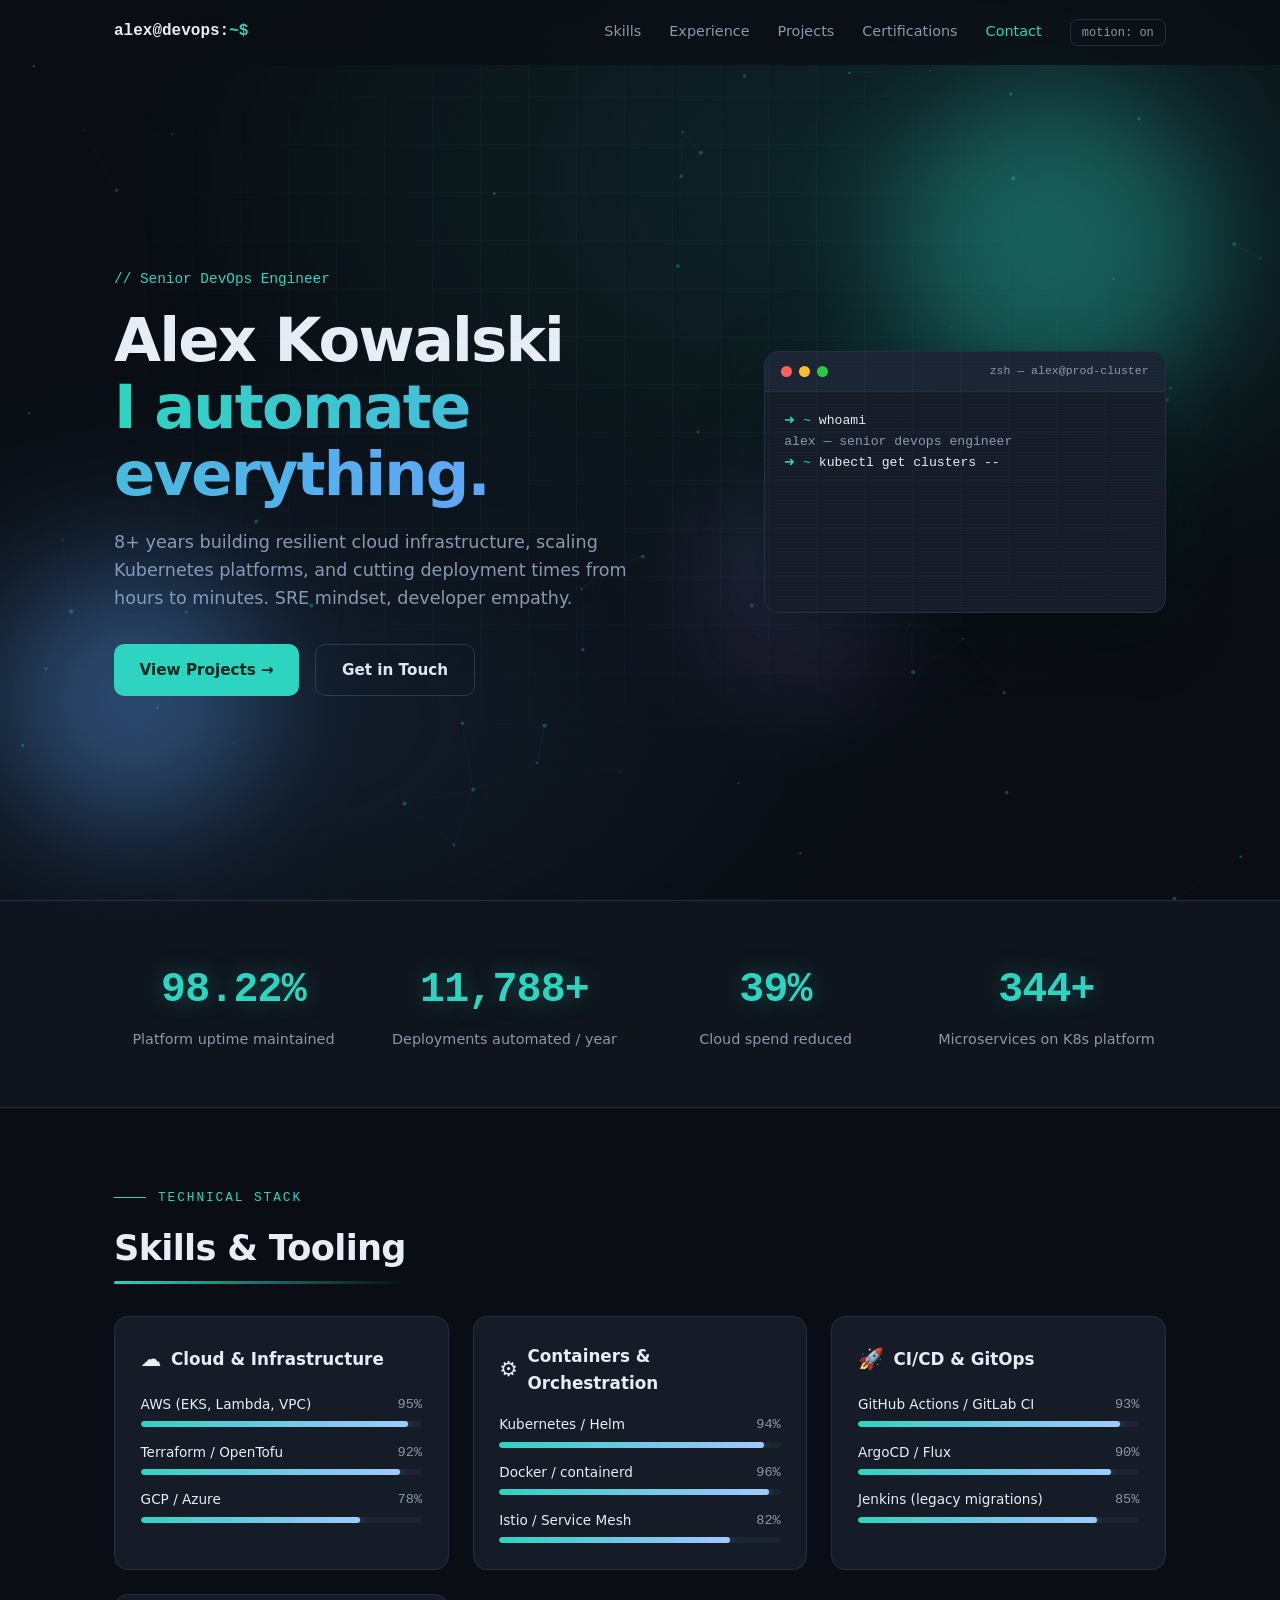
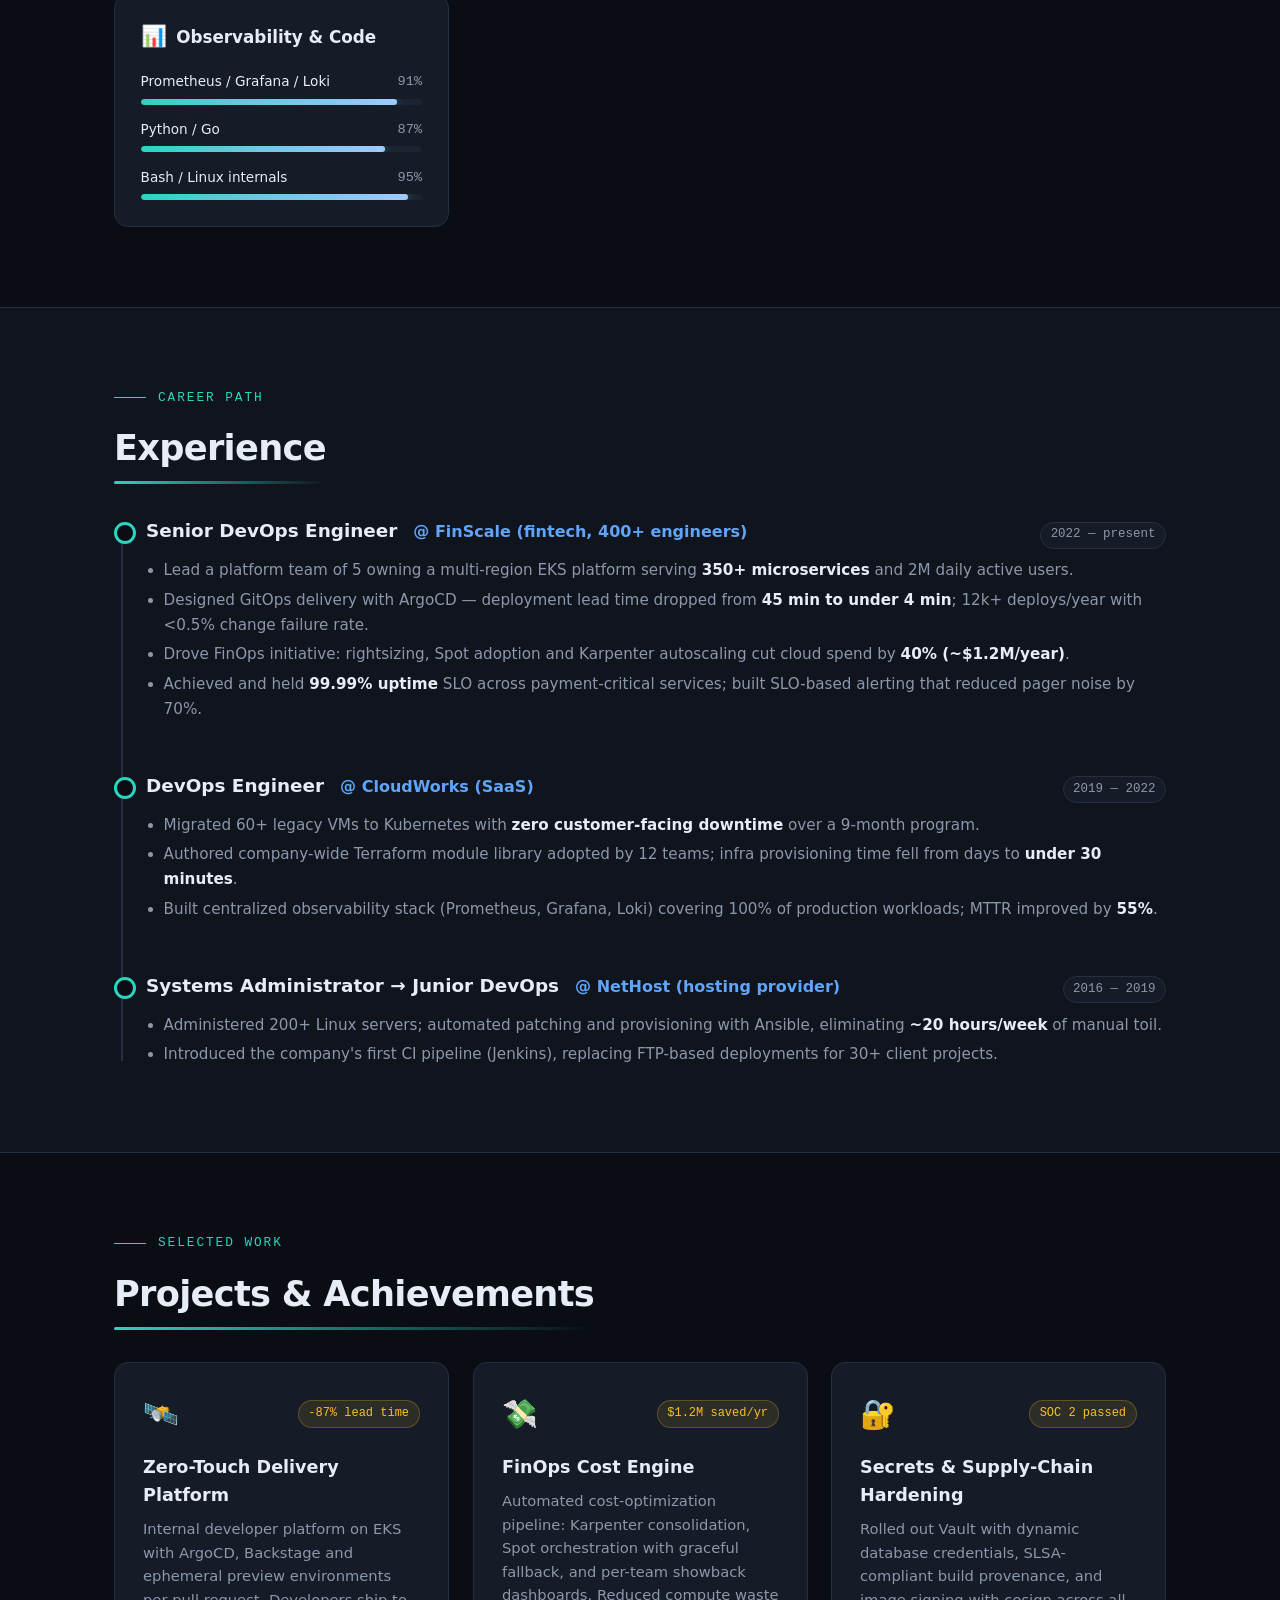
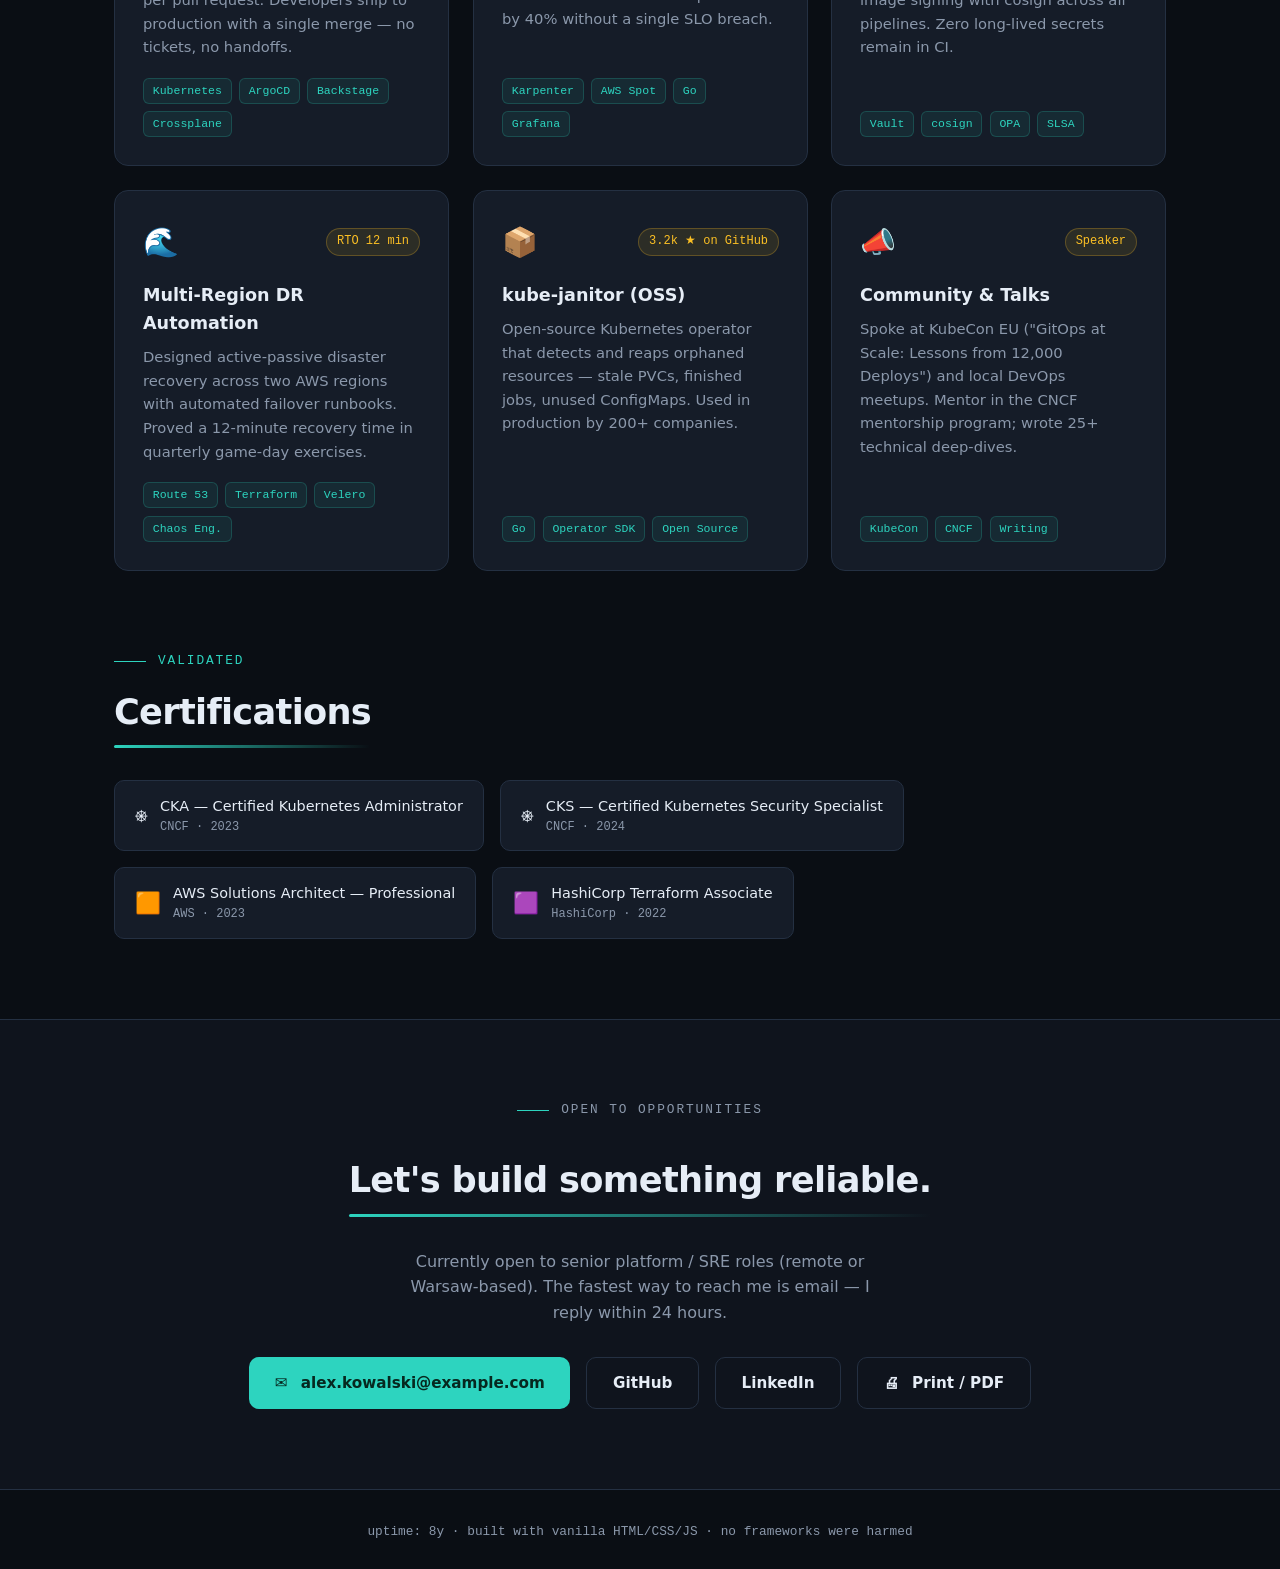
==== commit 37887ffd: "Claude Fable 5 Medium 3rd iteration" ====
--- a/devops-resume.html
+++ b/devops-resume.html
@@ -6,6 +6,7 @@
   <meta name="viewport" content="width=device-width, initial-scale=1.0" />
   <meta name="description"
     content="Alex Kowalski — Senior DevOps Engineer. Cloud infrastructure, Kubernetes, CI/CD, SRE." />
+  <meta name="theme-color" content="#0a0e14" />
   <title>Alex Kowalski — Senior DevOps Engineer</title>
   <style>
     /* ============ Design tokens ============ */
@@ -85,6 +86,19 @@
       border-radius: 4px;
     }
 
+    /* Visually hidden but available to assistive tech */
+    .sr-only {
+      position: absolute;
+      width: 1px;
+      height: 1px;
+      padding: 0;
+      margin: -1px;
+      overflow: hidden;
+      clip: rect(0, 0, 0, 0);
+      white-space: nowrap;
+      border: 0;
+    }
+
     .skip-link {
       position: absolute;
       left: -999px;
@@ -1030,6 +1044,66 @@
       }
     }
 
+    /* User-controlled motion off (WCAG 2.2.2 pause/stop/hide) */
+    body.no-motion *,
+    body.no-motion *::before,
+    body.no-motion *::after {
+      animation: none !important;
+      transition: none !important;
+    }
+
+    body.no-motion .reveal {
+      opacity: 1;
+      transform: none;
+    }
+
+    body.no-motion h2::after {
+      transform: scaleX(1);
+    }
+
+    body.no-motion #particles {
+      display: none;
+    }
+
+    .motion-toggle {
+      background: none;
+      border: 1px solid var(--border);
+      color: var(--text-dim);
+      border-radius: 8px;
+      padding: .35rem .7rem;
+      font-family: var(--font-mono);
+      font-size: .75rem;
+      cursor: pointer;
+      transition: color .2s, border-color .2s;
+    }
+
+    .motion-toggle:hover,
+    .motion-toggle[aria-pressed="true"] {
+      color: var(--accent);
+      border-color: var(--accent);
+    }
+
+    /* High-contrast / forced-colors mode */
+    @media (forced-colors: active) {
+
+      .bar .fill,
+      #scrollProgress {
+        background: CanvasText;
+      }
+
+      .orb,
+      #particles {
+        display: none;
+      }
+    }
+
+    /* Certifications as semantic list */
+    ul.certs {
+      list-style: none;
+      margin: 0;
+      padding: 0;
+    }
+
     /* ============ Responsive ============ */
     @media (max-width: 860px) {
       .hero-grid {
@@ -1118,13 +1192,15 @@
   <nav id="nav" aria-label="Main navigation">
     <div class="container nav-inner">
       <a href="#" class="logo">alex@devops:<span>~$</span></a>
-      <button class="nav-toggle" id="navToggle" aria-label="Toggle menu" aria-expanded="false">☰</button>
+      <button class="nav-toggle" id="navToggle" aria-label="Toggle navigation menu" aria-expanded="false"
+        aria-controls="navLinks">☰</button>
       <ul class="nav-links" id="navLinks">
         <li><a href="#skills">Skills</a></li>
         <li><a href="#experience">Experience</a></li>
         <li><a href="#projects">Projects</a></li>
         <li><a href="#certs">Certifications</a></li>
         <li><a href="#contact">Contact</a></li>
+        <li><button class="motion-toggle" id="motionToggle" type="button" aria-pressed="false">motion: on</button></li>
       </ul>
     </div>
   </nav>
@@ -1164,19 +1240,23 @@
     <section class="stats" aria-label="Career statistics">
       <div class="container stats-grid">
         <div class="reveal">
-          <div class="stat-value" data-count="99.99" data-decimals="2" data-suffix="%">0</div>
+          <span class="sr-only">99.99%</span>
+          <div class="stat-value" aria-hidden="true" data-count="99.99" data-decimals="2" data-suffix="%">0</div>
           <div class="stat-label">Platform uptime maintained</div>
         </div>
         <div class="reveal">
-          <div class="stat-value" data-count="12000" data-suffix="+">0</div>
+          <span class="sr-only">12,000+</span>
+          <div class="stat-value" aria-hidden="true" data-count="12000" data-suffix="+">0</div>
           <div class="stat-label">Deployments automated / year</div>
         </div>
         <div class="reveal">
-          <div class="stat-value" data-count="40" data-suffix="%">0</div>
+          <span class="sr-only">40%</span>
+          <div class="stat-value" aria-hidden="true" data-count="40" data-suffix="%">0</div>
           <div class="stat-label">Cloud spend reduced</div>
         </div>
         <div class="reveal">
-          <div class="stat-value" data-count="350" data-suffix="+">0</div>
+          <span class="sr-only">350+</span>
+          <div class="stat-value" aria-hidden="true" data-count="350" data-suffix="+">0</div>
           <div class="stat-label">Microservices on K8s platform</div>
         </div>
       </div>
@@ -1189,85 +1269,85 @@
         <h2>Skills &amp; Tooling</h2>
         <div class="skills-grid">
           <div class="skill-card spotlight reveal">
-            <h3><span class="icon">☁️</span> Cloud &amp; Infrastructure</h3>
+            <h3><span class="icon" aria-hidden="true">☁️</span> Cloud &amp; Infrastructure</h3>
             <div class="skill-row">
               <div class="meta"><span>AWS (EKS, Lambda, VPC)</span><span class="pct">95%</span></div>
-              <div class="bar">
+              <div class="bar" aria-hidden="true">
                 <div class="fill" data-width="95"></div>
               </div>
             </div>
             <div class="skill-row">
               <div class="meta"><span>Terraform / OpenTofu</span><span class="pct">92%</span></div>
-              <div class="bar">
+              <div class="bar" aria-hidden="true">
                 <div class="fill" data-width="92"></div>
               </div>
             </div>
             <div class="skill-row">
               <div class="meta"><span>GCP / Azure</span><span class="pct">78%</span></div>
-              <div class="bar">
+              <div class="bar" aria-hidden="true">
                 <div class="fill" data-width="78"></div>
               </div>
             </div>
           </div>
           <div class="skill-card spotlight reveal">
-            <h3><span class="icon">⚙️</span> Containers &amp; Orchestration</h3>
+            <h3><span class="icon" aria-hidden="true">⚙️</span> Containers &amp; Orchestration</h3>
             <div class="skill-row">
               <div class="meta"><span>Kubernetes / Helm</span><span class="pct">94%</span></div>
-              <div class="bar">
+              <div class="bar" aria-hidden="true">
                 <div class="fill" data-width="94"></div>
               </div>
             </div>
             <div class="skill-row">
               <div class="meta"><span>Docker / containerd</span><span class="pct">96%</span></div>
-              <div class="bar">
+              <div class="bar" aria-hidden="true">
                 <div class="fill" data-width="96"></div>
               </div>
             </div>
             <div class="skill-row">
               <div class="meta"><span>Istio / Service Mesh</span><span class="pct">82%</span></div>
-              <div class="bar">
+              <div class="bar" aria-hidden="true">
                 <div class="fill" data-width="82"></div>
               </div>
             </div>
           </div>
           <div class="skill-card spotlight reveal">
-            <h3><span class="icon">🚀</span> CI/CD &amp; GitOps</h3>
+            <h3><span class="icon" aria-hidden="true">🚀</span> CI/CD &amp; GitOps</h3>
             <div class="skill-row">
               <div class="meta"><span>GitHub Actions / GitLab CI</span><span class="pct">93%</span></div>
-              <div class="bar">
+              <div class="bar" aria-hidden="true">
                 <div class="fill" data-width="93"></div>
               </div>
             </div>
             <div class="skill-row">
               <div class="meta"><span>ArgoCD / Flux</span><span class="pct">90%</span></div>
-              <div class="bar">
+              <div class="bar" aria-hidden="true">
                 <div class="fill" data-width="90"></div>
               </div>
             </div>
             <div class="skill-row">
               <div class="meta"><span>Jenkins (legacy migrations)</span><span class="pct">85%</span></div>
-              <div class="bar">
+              <div class="bar" aria-hidden="true">
                 <div class="fill" data-width="85"></div>
               </div>
             </div>
           </div>
           <div class="skill-card spotlight reveal">
-            <h3><span class="icon">📊</span> Observability &amp; Code</h3>
+            <h3><span class="icon" aria-hidden="true">📊</span> Observability &amp; Code</h3>
             <div class="skill-row">
               <div class="meta"><span>Prometheus / Grafana / Loki</span><span class="pct">91%</span></div>
-              <div class="bar">
+              <div class="bar" aria-hidden="true">
                 <div class="fill" data-width="91"></div>
               </div>
             </div>
             <div class="skill-row">
               <div class="meta"><span>Python / Go</span><span class="pct">87%</span></div>
-              <div class="bar">
+              <div class="bar" aria-hidden="true">
                 <div class="fill" data-width="87"></div>
               </div>
             </div>
             <div class="skill-row">
               <div class="meta"><span>Bash / Linux internals</span><span class="pct">95%</span></div>
-              <div class="bar">
+              <div class="bar" aria-hidden="true">
                 <div class="fill" data-width="95"></div>
               </div>
             </div>
@@ -1340,7 +1420,8 @@
         <h2>Projects &amp; Achievements</h2>
         <div class="projects-grid">
           <article class="project-card spotlight reveal">
-            <div class="head"><span class="icon">🛰️</span><span class="impact">-87% lead time</span></div>
+            <div class="head"><span class="icon" aria-hidden="true">🛰️</span><span class="impact">-87% lead time</span>
+            </div>
             <h3>Zero-Touch Delivery Platform</h3>
             <p>Internal developer platform on EKS with ArgoCD, Backstage and ephemeral preview environments per pull
               request. Developers ship to production with a single merge — no tickets, no handoffs.</p>
@@ -1350,7 +1431,8 @@
             </div>
           </article>
           <article class="project-card spotlight reveal">
-            <div class="head"><span class="icon">💸</span><span class="impact">$1.2M saved/yr</span></div>
+            <div class="head"><span class="icon" aria-hidden="true">💸</span><span class="impact">$1.2M saved/yr</span>
+            </div>
             <h3>FinOps Cost Engine</h3>
             <p>Automated cost-optimization pipeline: Karpenter consolidation, Spot orchestration with graceful fallback,
               and per-team showback dashboards. Reduced compute waste by 40% without a single SLO breach.</p>
@@ -1360,7 +1442,8 @@
             </div>
           </article>
           <article class="project-card spotlight reveal">
-            <div class="head"><span class="icon">🔐</span><span class="impact">SOC 2 passed</span></div>
+            <div class="head"><span class="icon" aria-hidden="true">🔐</span><span class="impact">SOC 2 passed</span>
+            </div>
             <h3>Secrets &amp; Supply-Chain Hardening</h3>
             <p>Rolled out Vault with dynamic database credentials, SLSA-compliant build provenance, and image signing
               with cosign across all pipelines. Zero long-lived secrets remain in CI.</p>
@@ -1370,7 +1453,8 @@
             </div>
           </article>
           <article class="project-card spotlight reveal">
-            <div class="head"><span class="icon">🌊</span><span class="impact">RTO 12 min</span></div>
+            <div class="head"><span class="icon" aria-hidden="true">🌊</span><span class="impact">RTO 12 min</span>
+            </div>
             <h3>Multi-Region DR Automation</h3>
             <p>Designed active-passive disaster recovery across two AWS regions with automated failover runbooks. Proved
               a 12-minute recovery time in quarterly game-day exercises.</p>
@@ -1380,7 +1464,8 @@
             </div>
           </article>
           <article class="project-card spotlight reveal">
-            <div class="head"><span class="icon">📦</span><span class="impact">3.2k ★ on GitHub</span></div>
+            <div class="head"><span class="icon" aria-hidden="true">📦</span><span class="impact">3.2k ★ on
+                GitHub</span></div>
             <h3>kube-janitor (OSS)</h3>
             <p>Open-source Kubernetes operator that detects and reaps orphaned resources — stale PVCs, finished jobs,
               unused ConfigMaps. Used in production by 200+ companies.</p>
@@ -1389,7 +1474,7 @@
             </div>
           </article>
           <article class="project-card spotlight reveal">
-            <div class="head"><span class="icon">📣</span><span class="impact">Speaker</span></div>
+            <div class="head"><span class="icon" aria-hidden="true">📣</span><span class="impact">Speaker</span></div>
             <h3>Community &amp; Talks</h3>
             <p>Spoke at KubeCon EU ("GitOps at Scale: Lessons from 12,000 Deploys") and local DevOps meetups. Mentor in
               the CNCF mentorship program; wrote 25+ technical deep-dives.</p>
@@ -1406,16 +1491,16 @@
       <div class="container">
         <p class="section-label">Validated</p>
         <h2>Certifications</h2>
-        <div class="certs">
-          <div class="cert reveal"><span class="badge">⎈</span><span>CKA — Certified Kubernetes Administrator<span
-                class="sub">CNCF · 2023</span></span></div>
-          <div class="cert reveal"><span class="badge">⎈</span><span>CKS — Certified Kubernetes Security Specialist<span
-                class="sub">CNCF · 2024</span></span></div>
-          <div class="cert reveal"><span class="badge">🟧</span><span>AWS Solutions Architect — Professional<span
-                class="sub">AWS · 2023</span></span></div>
-          <div class="cert reveal"><span class="badge">🟪</span><span>HashiCorp Terraform Associate<span
-                class="sub">HashiCorp · 2022</span></span></div>
-        </div>
+        <ul class="certs">
+          <li class="cert reveal"><span class="badge" aria-hidden="true">⎈</span><span>CKA — Certified Kubernetes
+              Administrator<span class="sub">CNCF · 2023</span></span></li>
+          <li class="cert reveal"><span class="badge" aria-hidden="true">⎈</span><span>CKS — Certified Kubernetes
+              Security Specialist<span class="sub">CNCF · 2024</span></span></li>
+          <li class="cert reveal"><span class="badge" aria-hidden="true">🟧</span><span>AWS Solutions Architect —
+              Professional<span class="sub">AWS · 2023</span></span></li>
+          <li class="cert reveal"><span class="badge" aria-hidden="true">🟪</span><span>HashiCorp Terraform
+              Associate<span class="sub">HashiCorp · 2022</span></span></li>
+        </ul>
       </div>
     </section>
 
@@ -1427,11 +1512,14 @@
         <p>Currently open to senior platform / SRE roles (remote or Warsaw-based). The fastest way to reach me is email
           — I reply within 24 hours.</p>
         <div class="contact-links">
-          <a class="btn btn-primary" href="mailto:alex.kowalski@example.com">✉ alex.kowalski@example.com</a>
-          <a class="btn btn-ghost" href="https://github.com/" target="_blank" rel="noopener noreferrer">GitHub</a>
+          <a class="btn btn-primary" href="mailto:alex.kowalski@example.com"><span
+              aria-hidden="true">✉</span>&nbsp;alex.kowalski@example.com</a>
+          <a class="btn btn-ghost" href="https://github.com/" target="_blank" rel="noopener noreferrer">GitHub<span
+              class="sr-only"> (opens in a new tab)</span></a>
           <a class="btn btn-ghost" href="https://www.linkedin.com/" target="_blank"
-            rel="noopener noreferrer">LinkedIn</a>
-          <button class="btn btn-ghost" id="printBtn" type="button">🖨 Print / PDF</button>
+            rel="noopener noreferrer">LinkedIn<span class="sr-only"> (opens in a new tab)</span></a>
+          <button class="btn btn-ghost" id="printBtn" type="button"><span aria-hidden="true">🖨</span>&nbsp;Print /
+            PDF</button>
         </div>
       </div>
     </section>
@@ -1447,6 +1535,16 @@
       "use strict";
 
       var prefersReducedMotion = window.matchMedia("(prefers-reduced-motion: reduce)").matches;
+
+      /* ---- Motion preference (WCAG 2.2.2 pause/stop/hide) ---- */
+      var MOTION_KEY = "resume-motion-off";
+      try {
+        if (localStorage.getItem(MOTION_KEY) === "1") document.body.classList.add("no-motion");
+      } catch (err) { /* storage unavailable */ }
+      function motionOff() {
+        return prefersReducedMotion || document.body.classList.contains("no-motion");
+      }
+      var startParticles = function () { };
 
       /* ---- Nav: scrolled state + mobile toggle + active link ---- */
       var nav = document.getElementById("nav");
@@ -1467,6 +1565,28 @@
           navToggle.setAttribute("aria-expanded", "false");
         }
       });
+      document.addEventListener("keydown", function (e) {
+        if (e.key === "Escape" && navLinks.classList.contains("open")) {
+          navLinks.classList.remove("open");
+          navToggle.setAttribute("aria-expanded", "false");
+          navToggle.focus();
+        }
+      });
+
+      /* ---- Motion toggle button ---- */
+      var motionToggle = document.getElementById("motionToggle");
+      function syncMotionUI() {
+        var off = document.body.classList.contains("no-motion");
+        motionToggle.setAttribute("aria-pressed", off ? "true" : "false");
+        motionToggle.textContent = off ? "motion: off" : "motion: on";
+      }
+      motionToggle.addEventListener("click", function () {
+        var off = document.body.classList.toggle("no-motion");
+        try { localStorage.setItem(MOTION_KEY, off ? "1" : "0"); } catch (err) { /* ignore */ }
+        syncMotionUI();
+        if (!off) startParticles();
+      });
+      syncMotionUI();
 
       var sections = Array.prototype.slice.call(document.querySelectorAll("section[id], header.hero"));
       var linkMap = {};
@@ -1478,8 +1598,12 @@
           var link = linkMap[entry.target.id];
           if (!link) return;
           if (entry.isIntersecting) {
-            Object.keys(linkMap).forEach(function (k) { linkMap[k].classList.remove("active"); });
+            Object.keys(linkMap).forEach(function (k) {
+              linkMap[k].classList.remove("active");
+              linkMap[k].removeAttribute("aria-current");
+            });
             link.classList.add("active");
+            link.setAttribute("aria-current", "true");
           }
         });
       }, { rootMargin: "-40% 0px -55% 0px" });
@@ -1501,7 +1625,7 @@
         var target = parseFloat(el.dataset.count);
         var decimals = parseInt(el.dataset.decimals || "0", 10);
         var suffix = el.dataset.suffix || "";
-        if (prefersReducedMotion) {
+        if (motionOff()) {
           el.textContent = target.toLocaleString("en-US", { minimumFractionDigits: decimals, maximumFractionDigits: decimals }) + suffix;
           return;
         }
@@ -1573,7 +1697,7 @@
       }
 
       function playTerminal() {
-        if (prefersReducedMotion) {
+        if (motionOff()) {
           script.forEach(function (entry) {
             var el = renderLine(entry, termBody);
             el.textContent = entry.text;
@@ -1660,6 +1784,7 @@
           card.addEventListener("mousemove", function (e) {
             if (raf) return;
             raf = requestAnimationFrame(function () {
+              if (motionOff()) { raf = null; return; }
               var rect = card.getBoundingClientRect();
               var px = (e.clientX - rect.left) / rect.width - 0.5;
               var py = (e.clientY - rect.top) / rect.height - 0.5;
@@ -1682,6 +1807,7 @@
         var mouse = { x: -9999, y: -9999 };
         var DPR = Math.min(window.devicePixelRatio || 1, 2);
         var LINK_DIST = 130;
+        var particlesRunning = false;
 
         function resize() {
           canvas.width = window.innerWidth * DPR;
@@ -1713,6 +1839,11 @@
         }, { passive: true });
 
         function tick() {
+          if (motionOff()) {
+            particlesRunning = false;
+            ctx.clearRect(0, 0, window.innerWidth, window.innerHeight);
+            return;
+          }
           var w = window.innerWidth, h = window.innerHeight;
           ctx.clearRect(0, 0, w, h);
 
@@ -1753,8 +1884,14 @@
           requestAnimationFrame(tick);
         }
 
+        startParticles = function () {
+          if (particlesRunning || motionOff()) return;
+          particlesRunning = true;
+          requestAnimationFrame(tick);
+        };
+
         resize();
-        tick();
+        startParticles();
       }
     })();
   </script>
